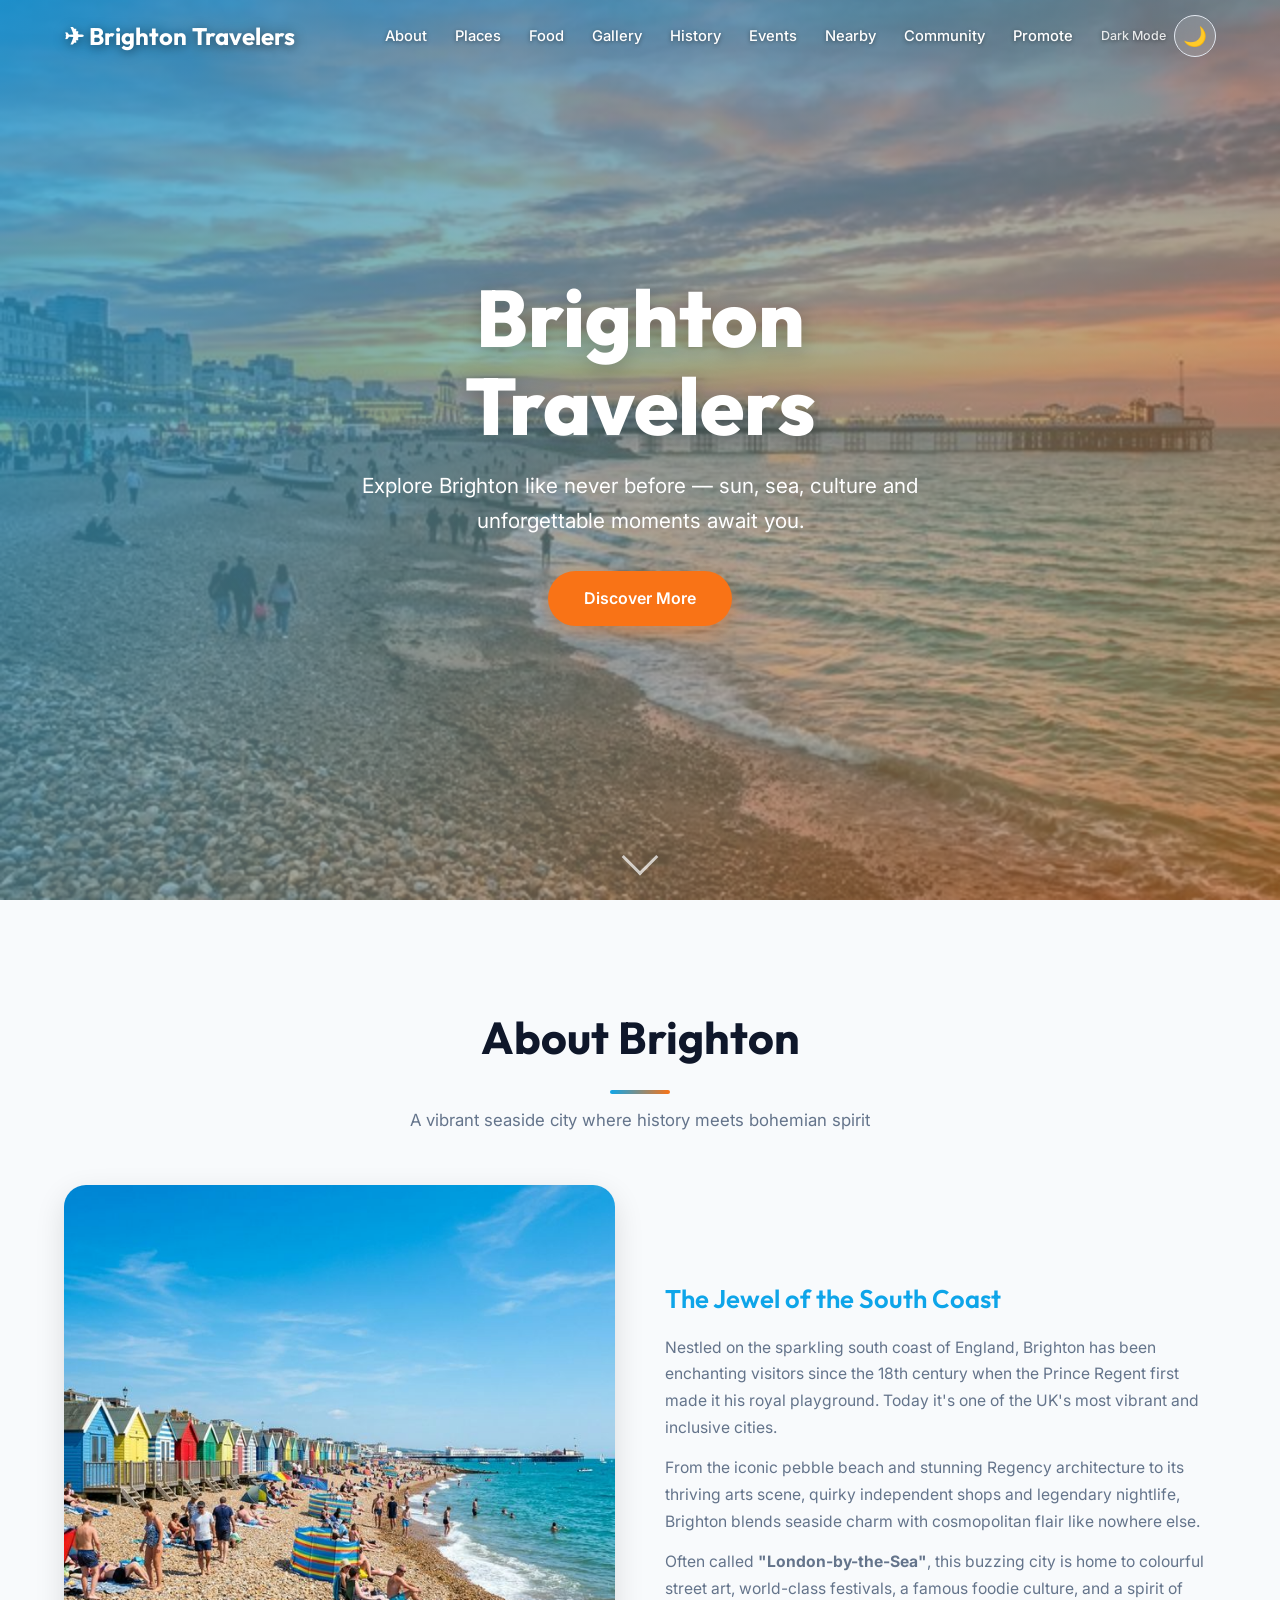
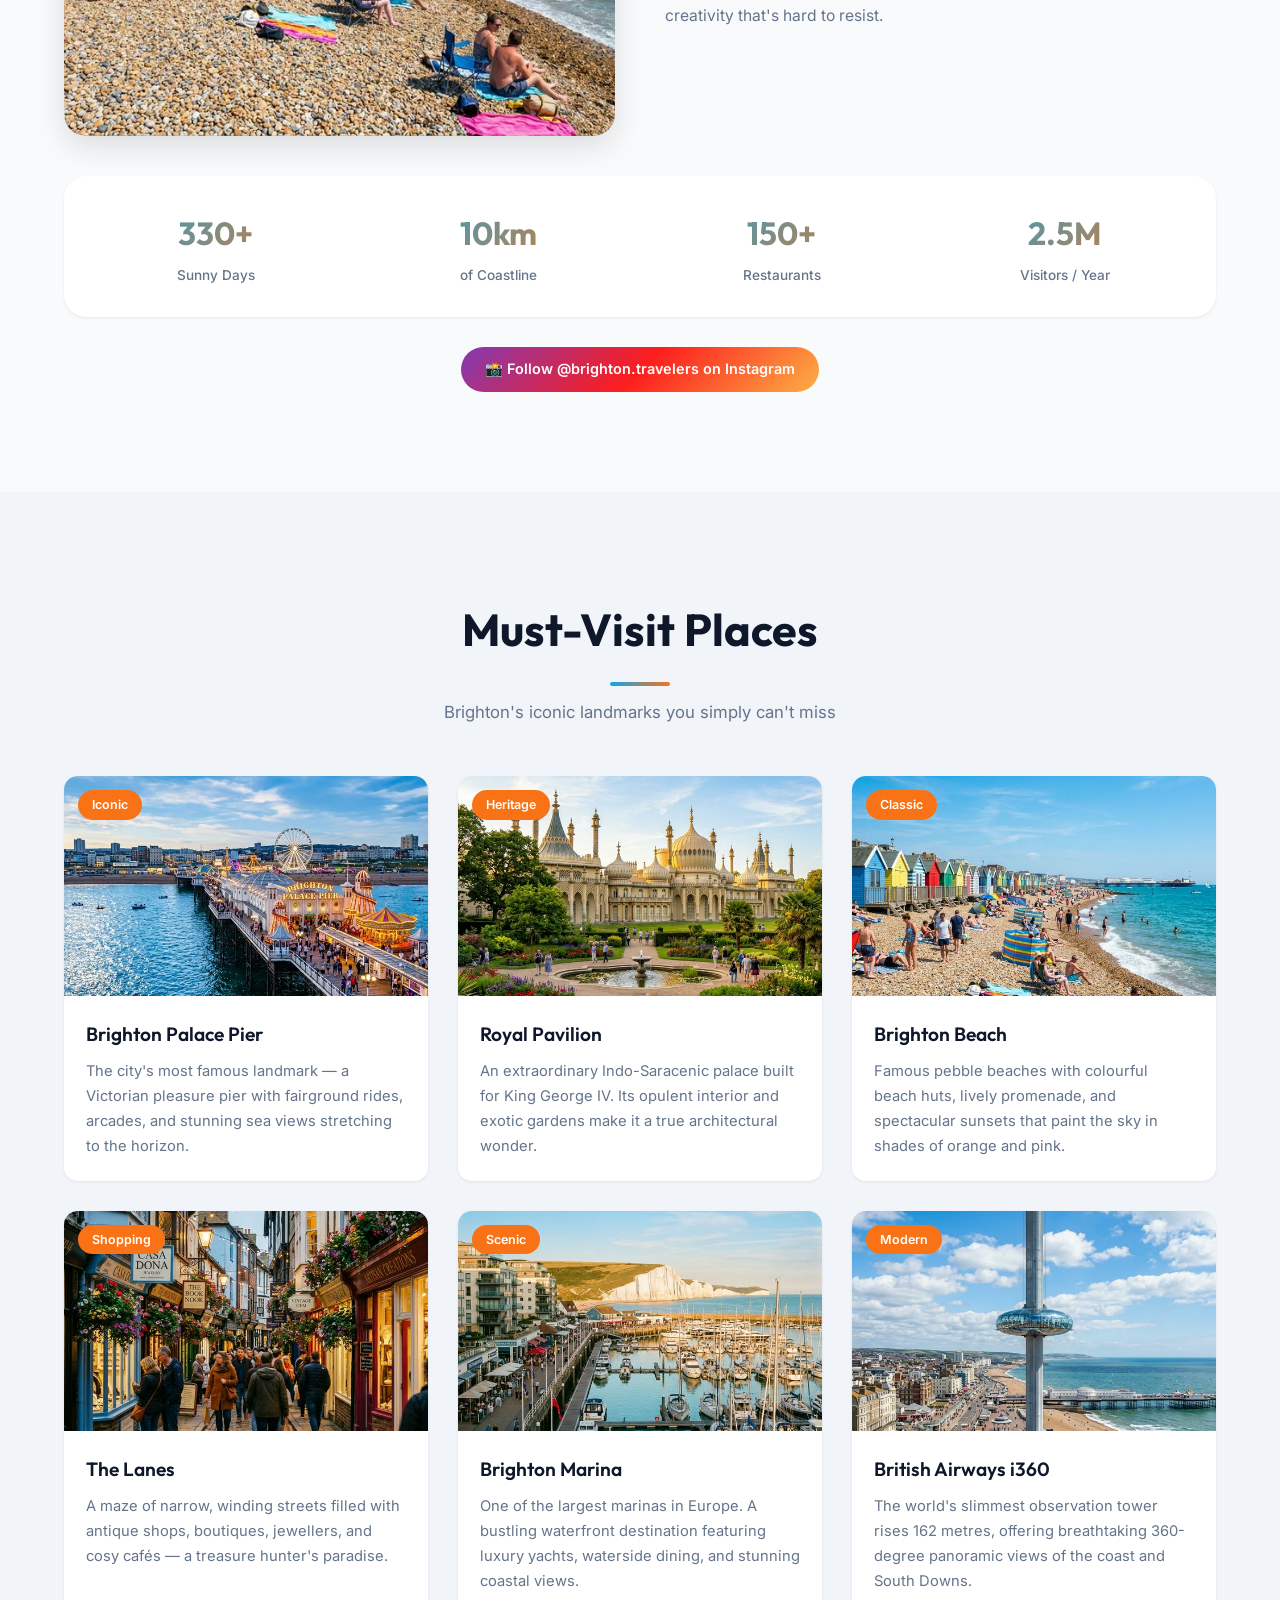
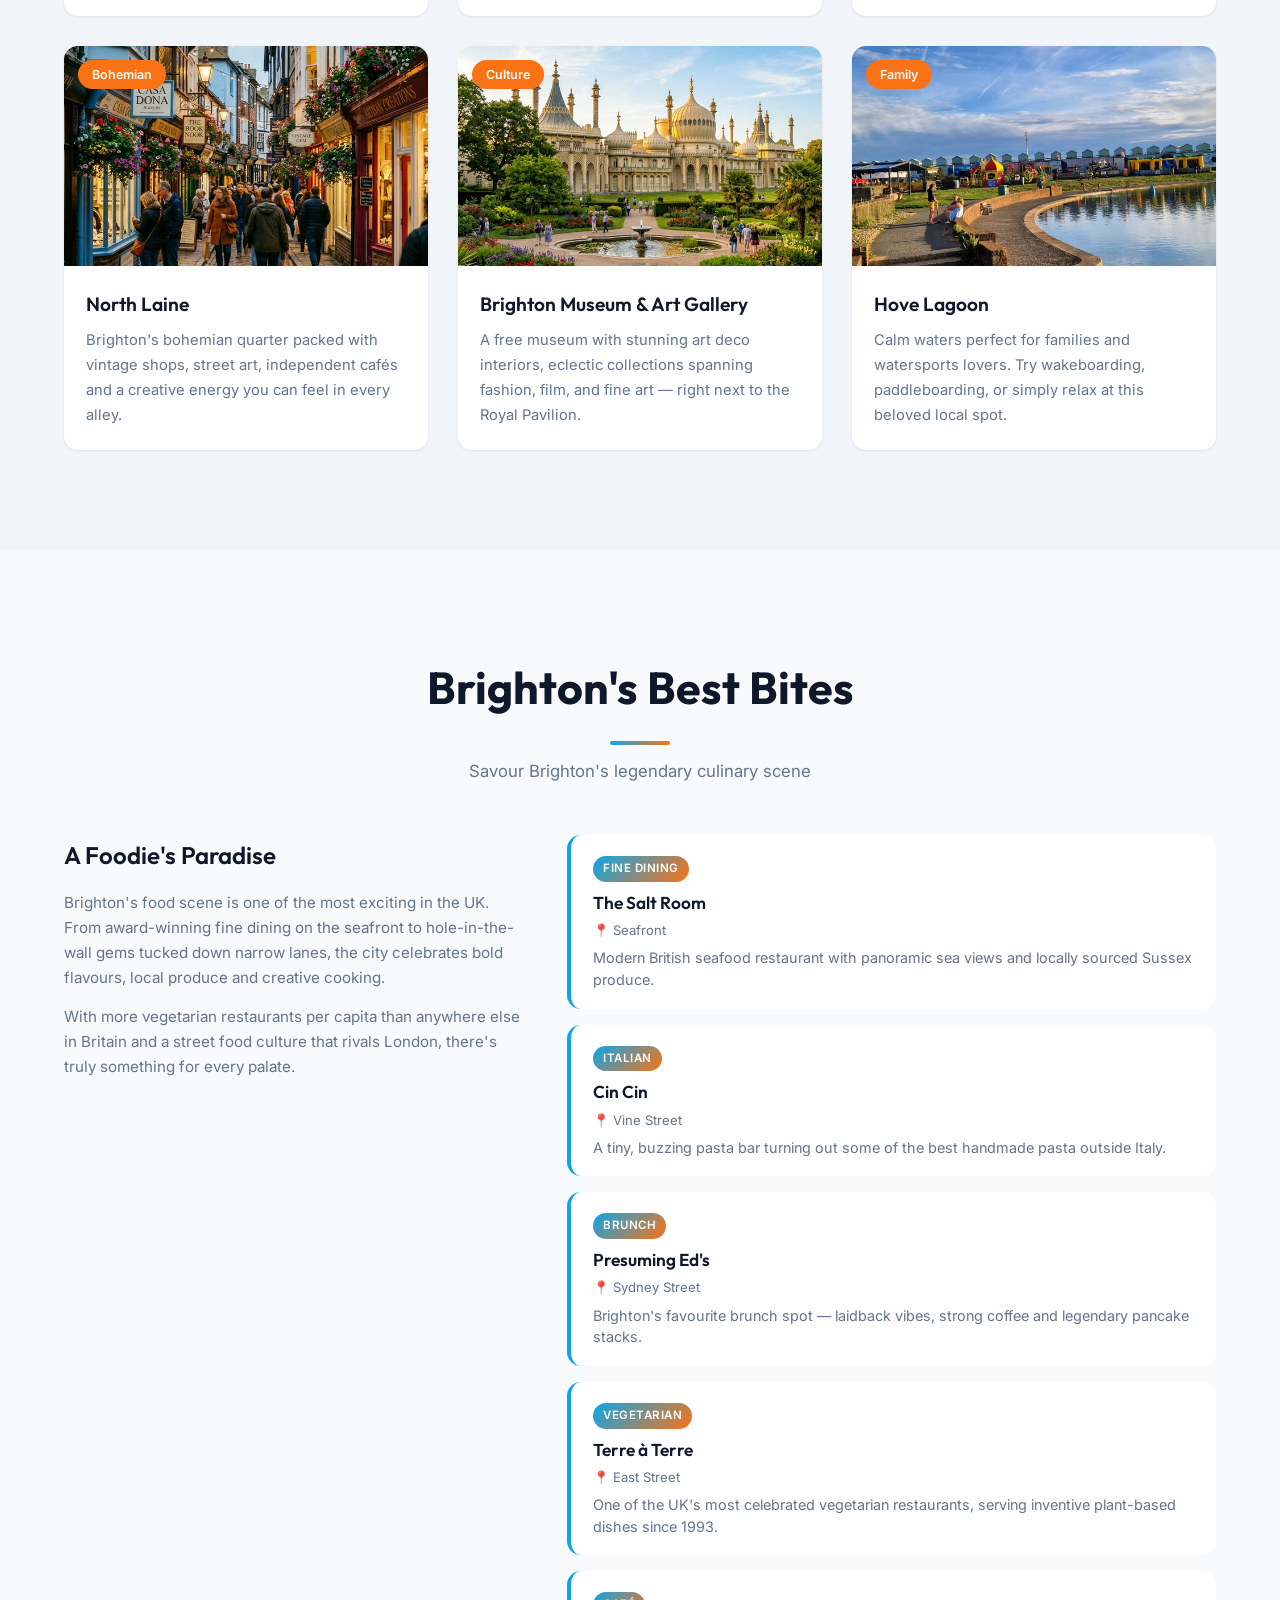
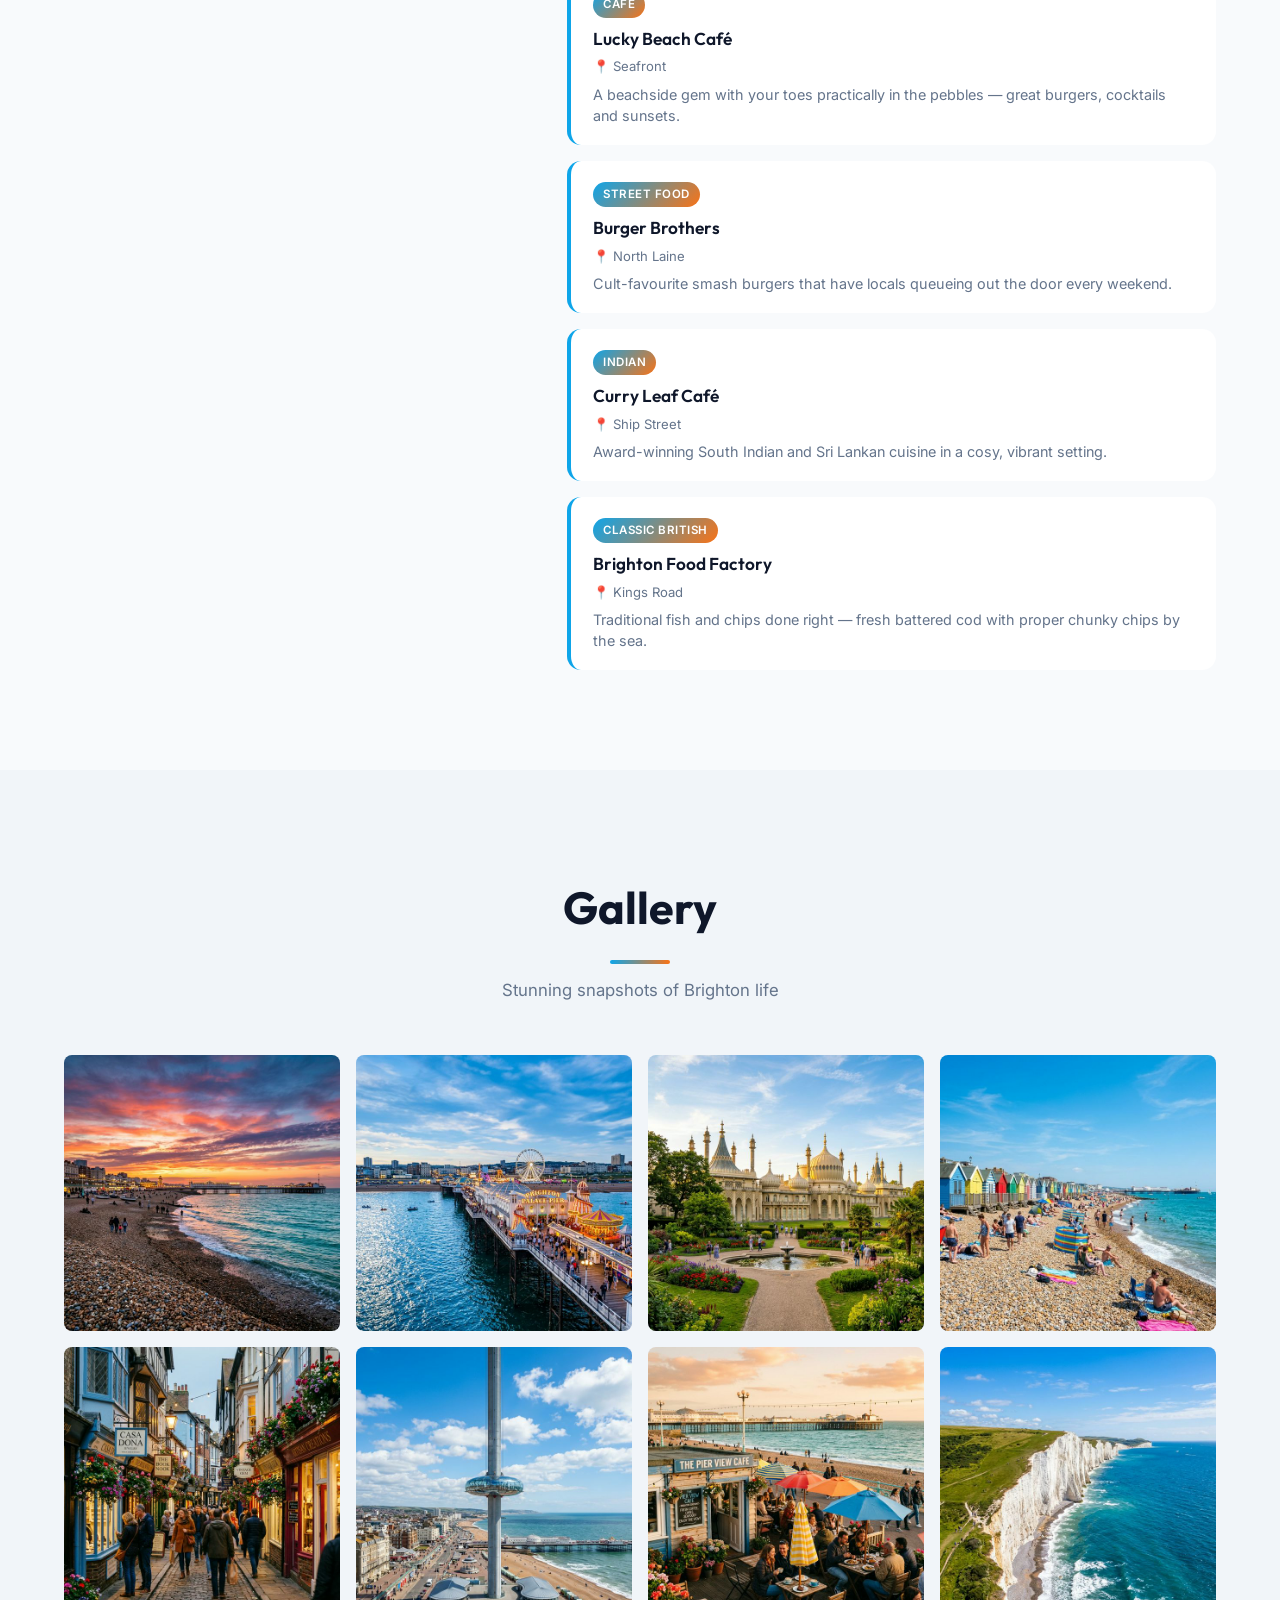
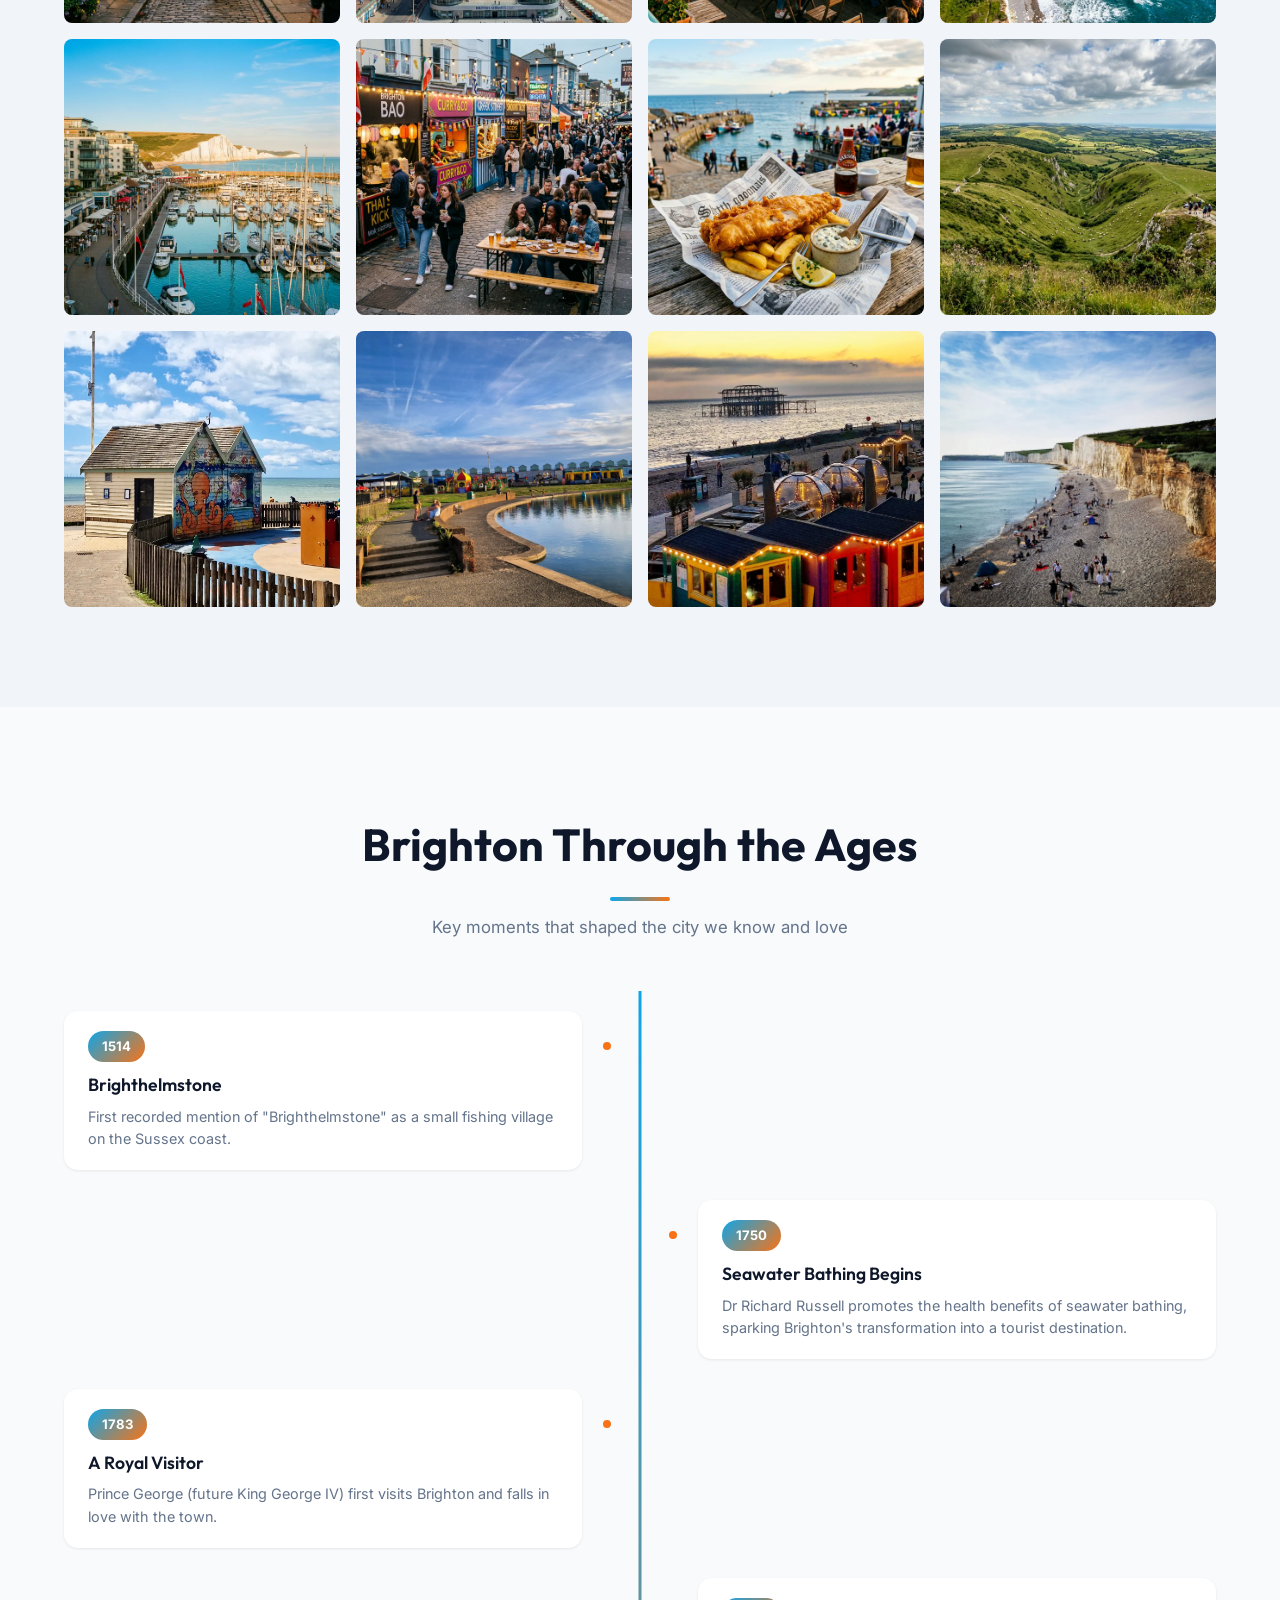
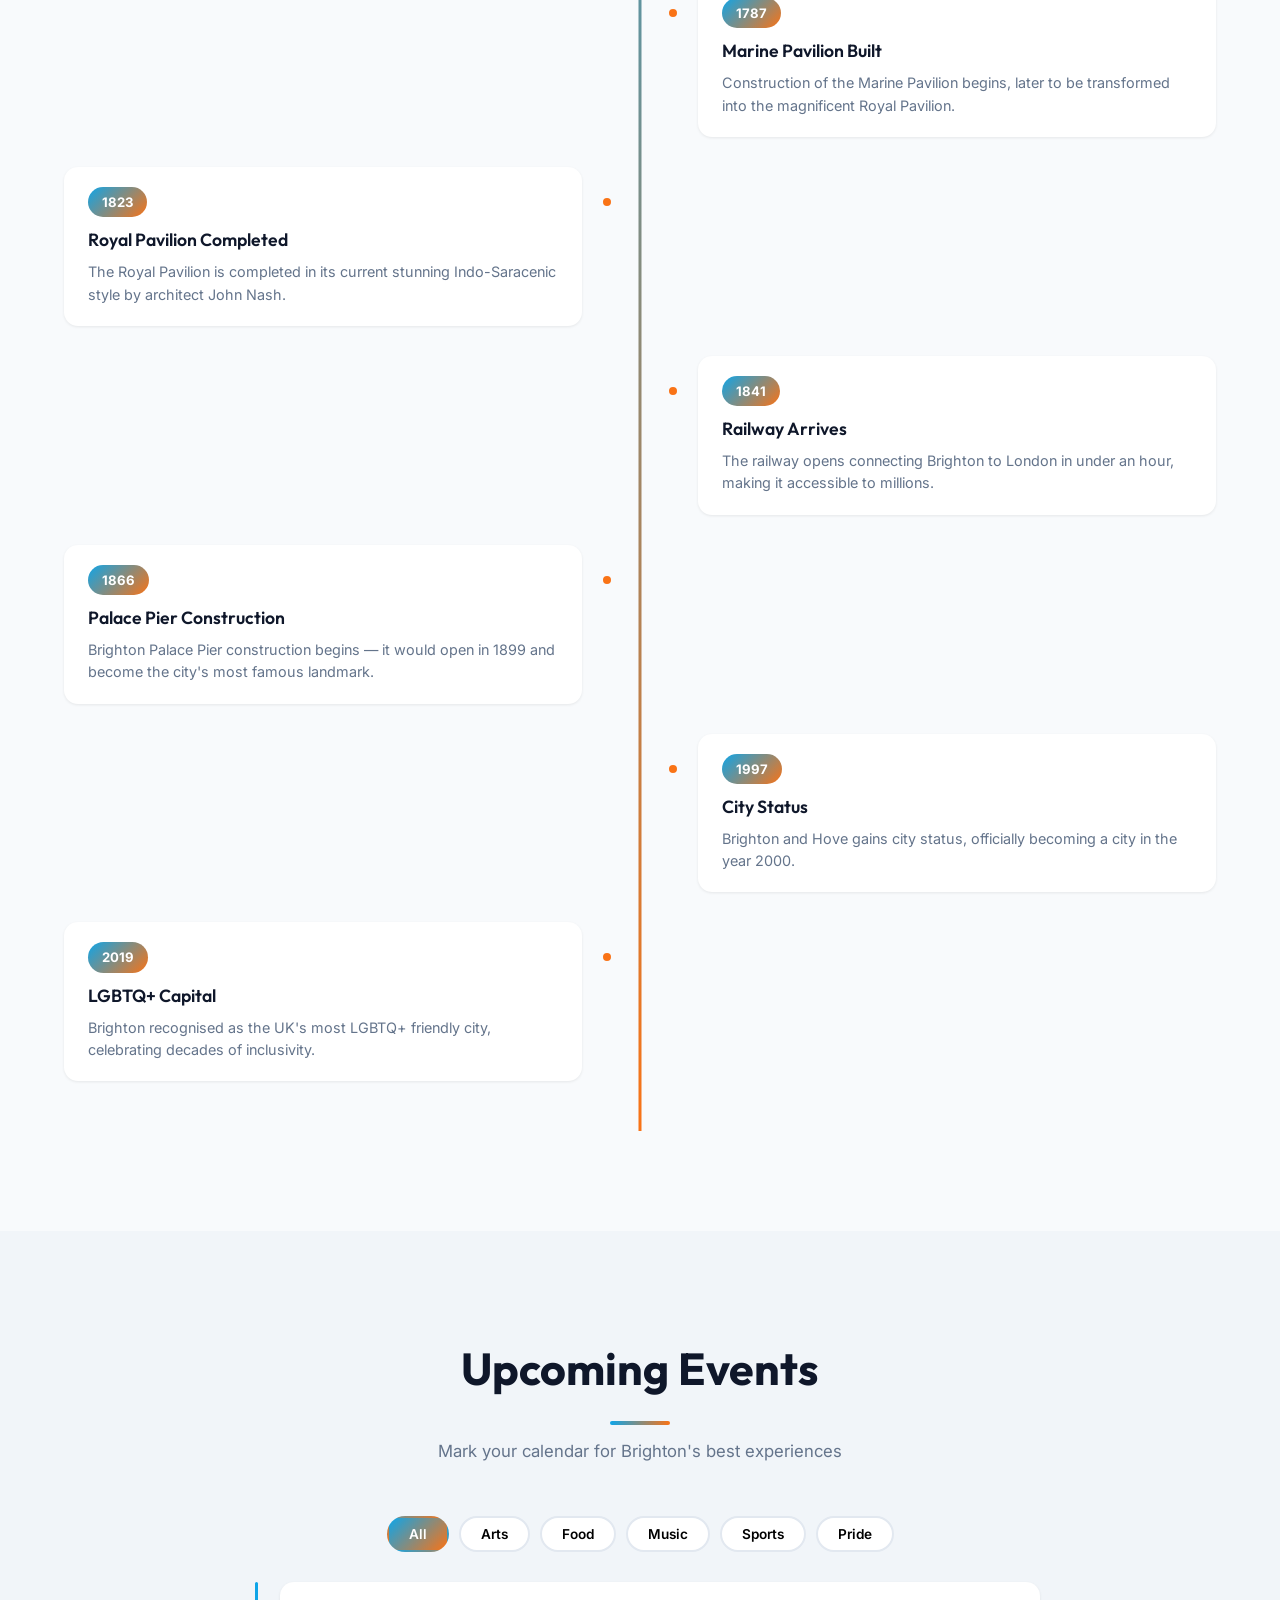
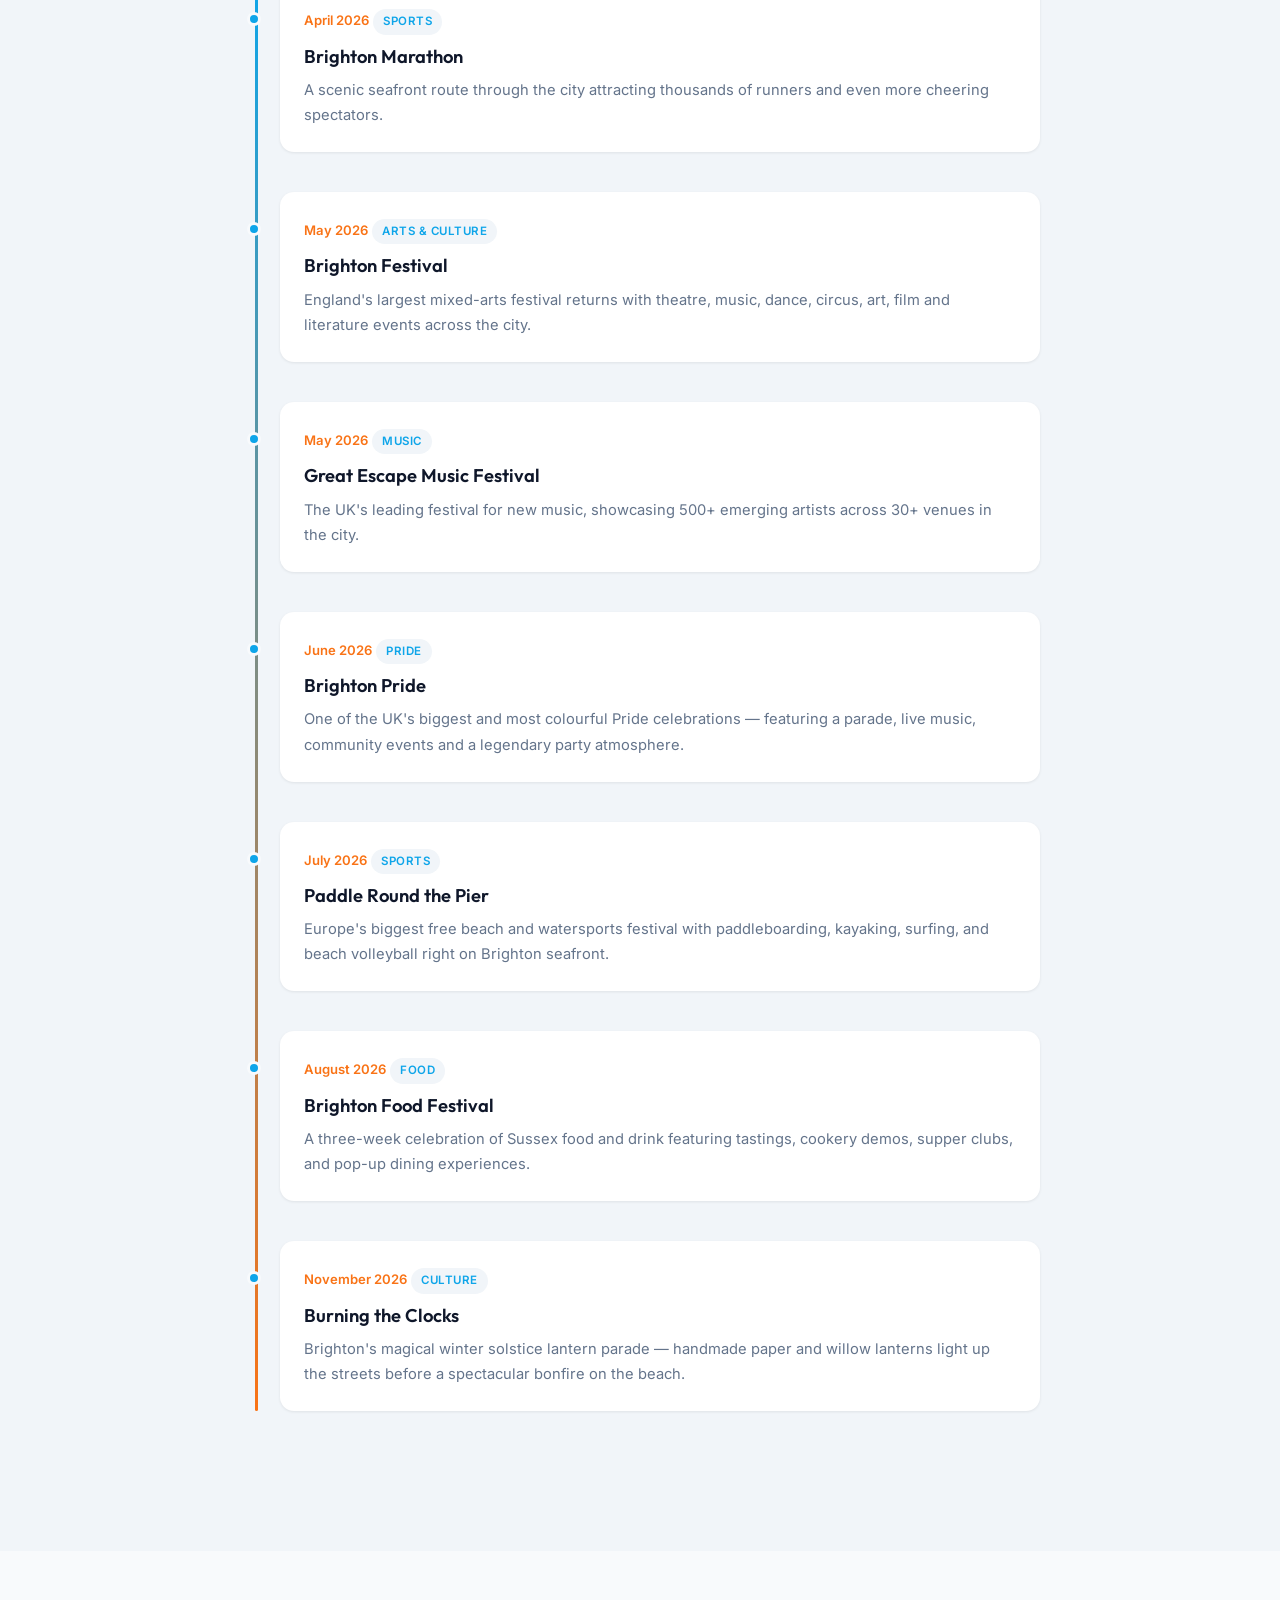
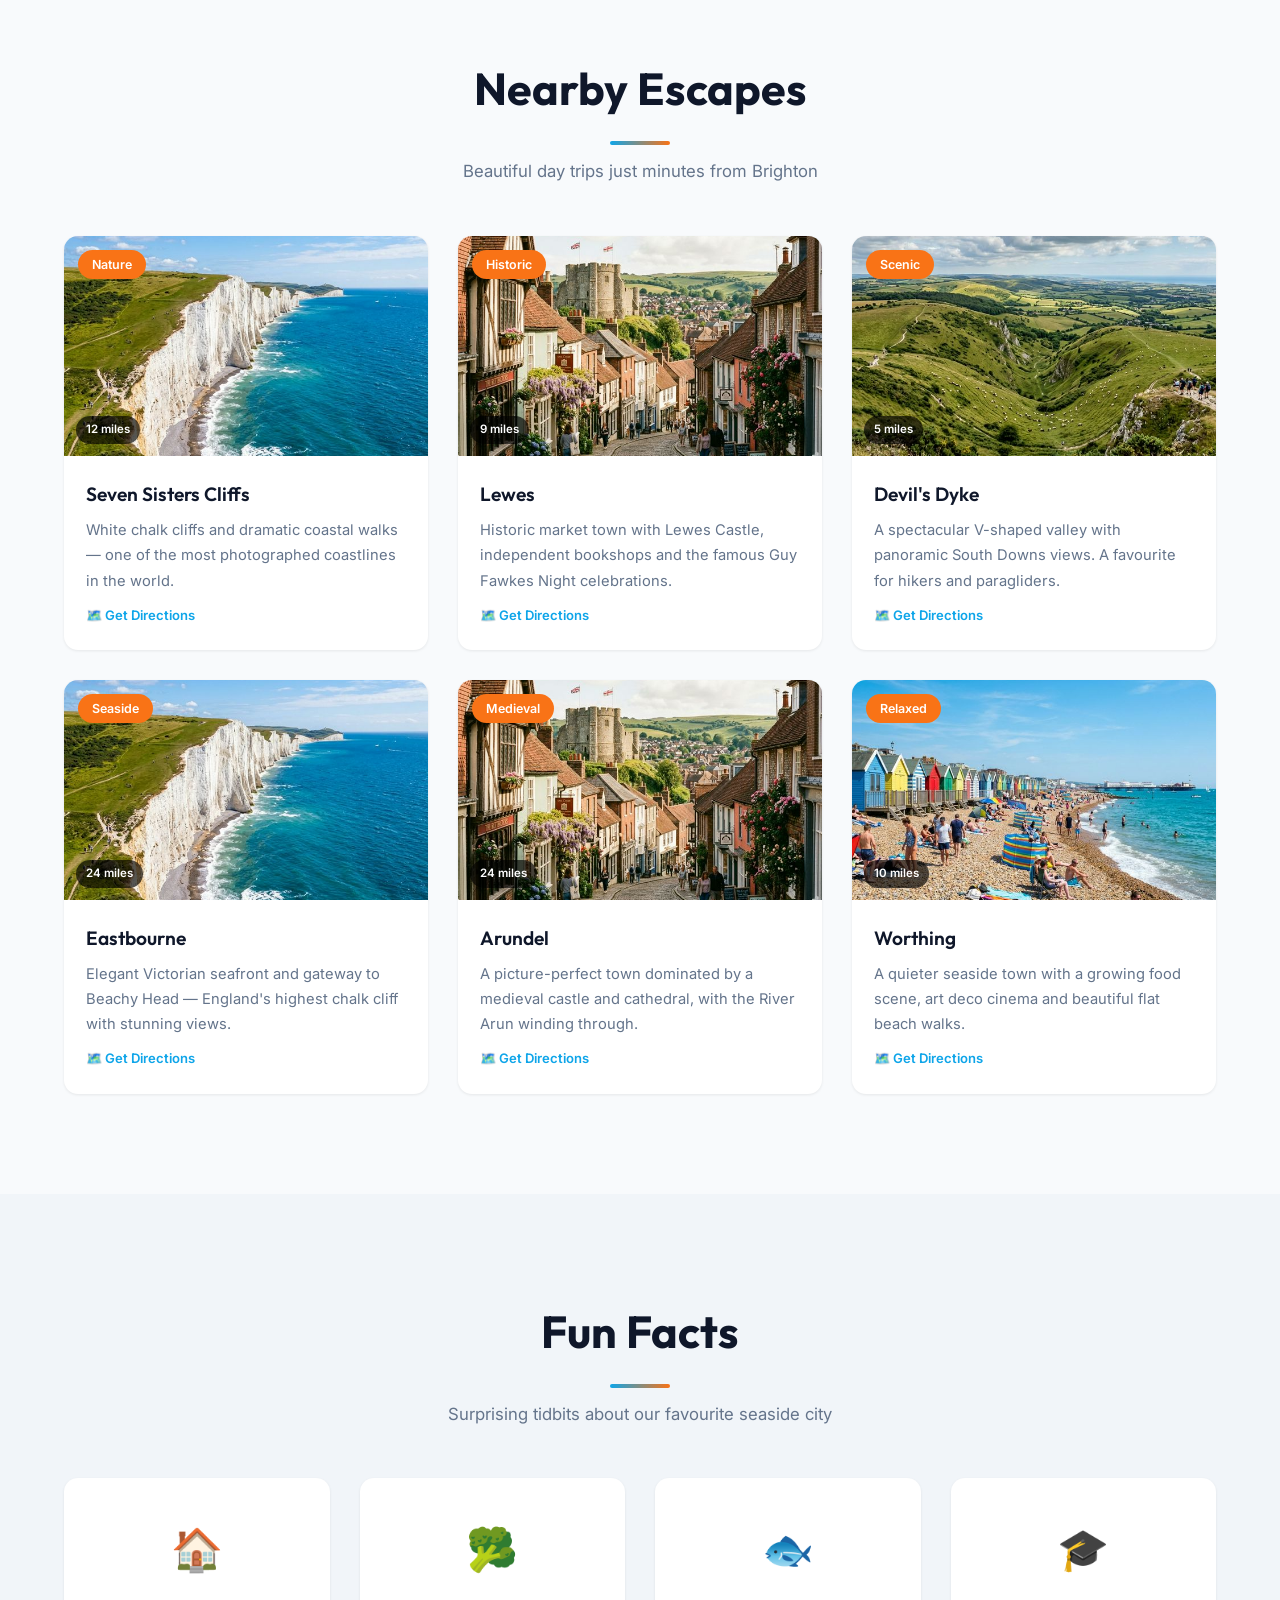
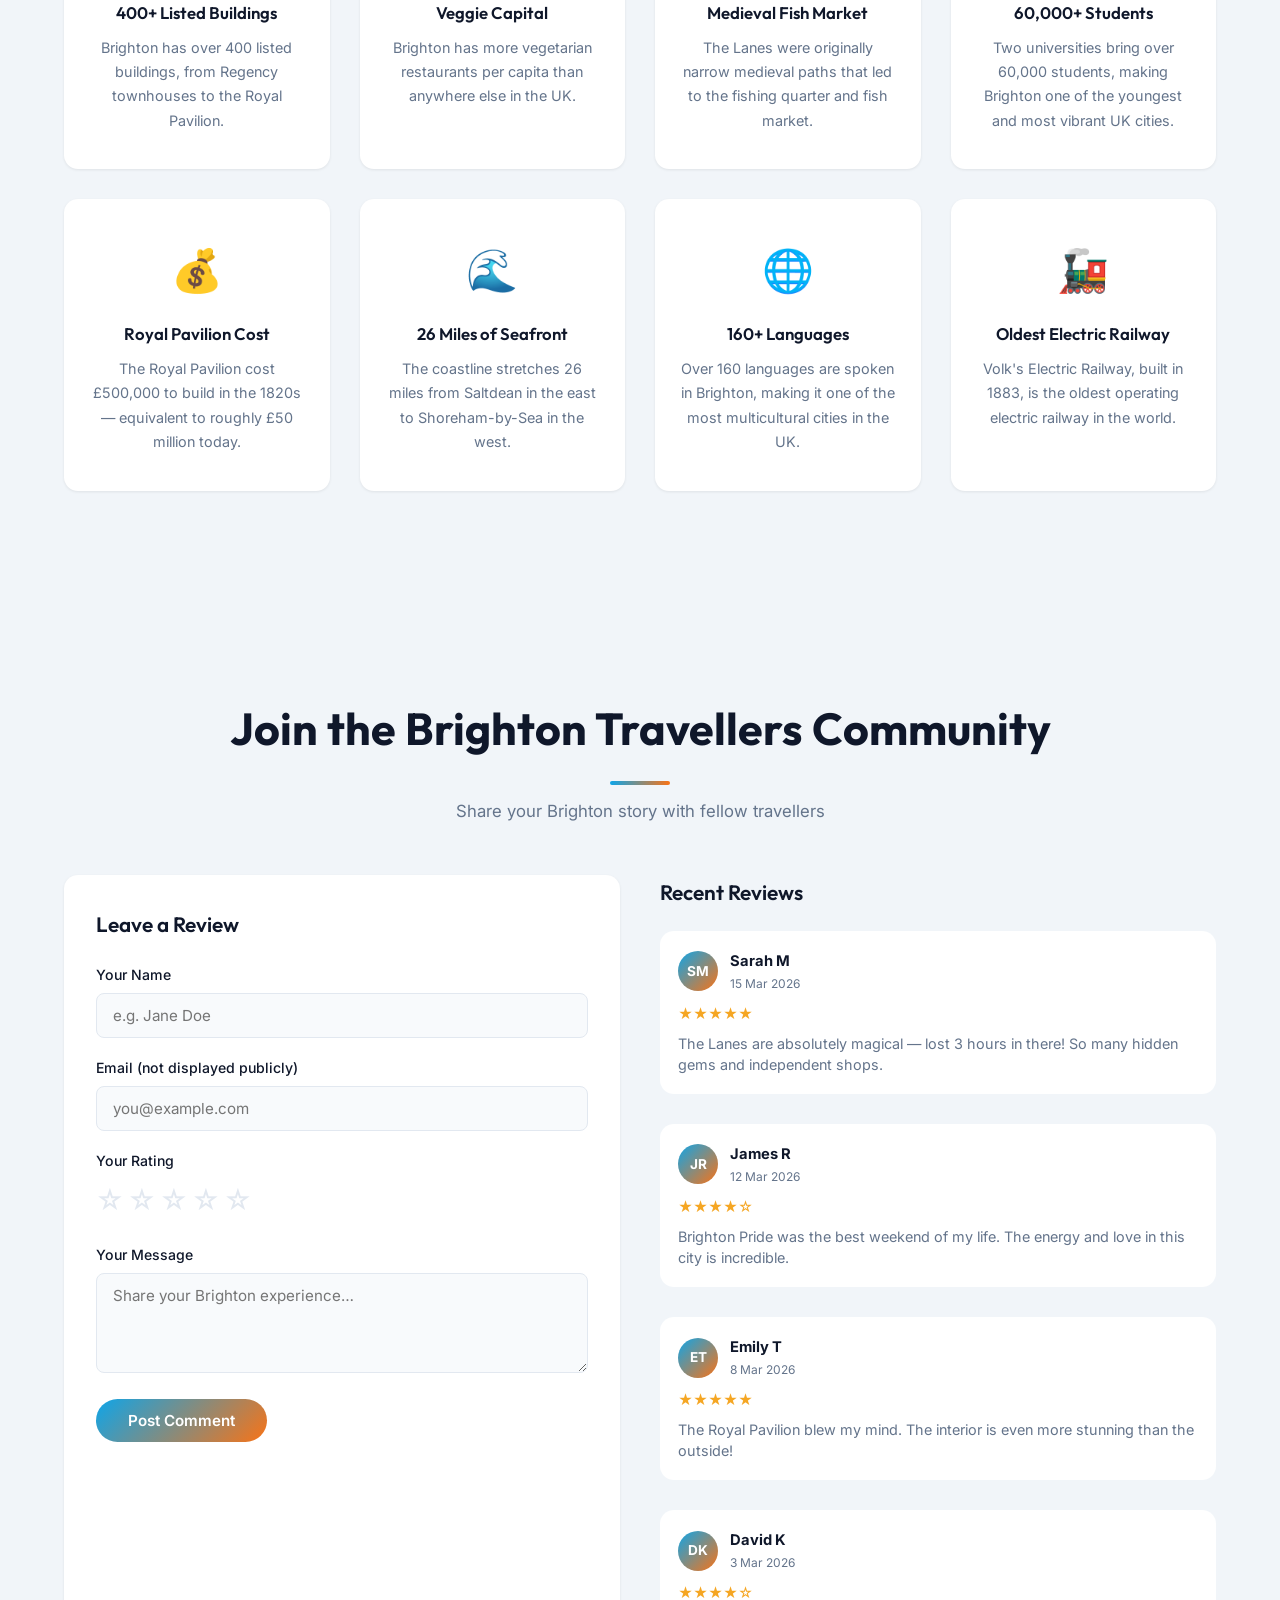
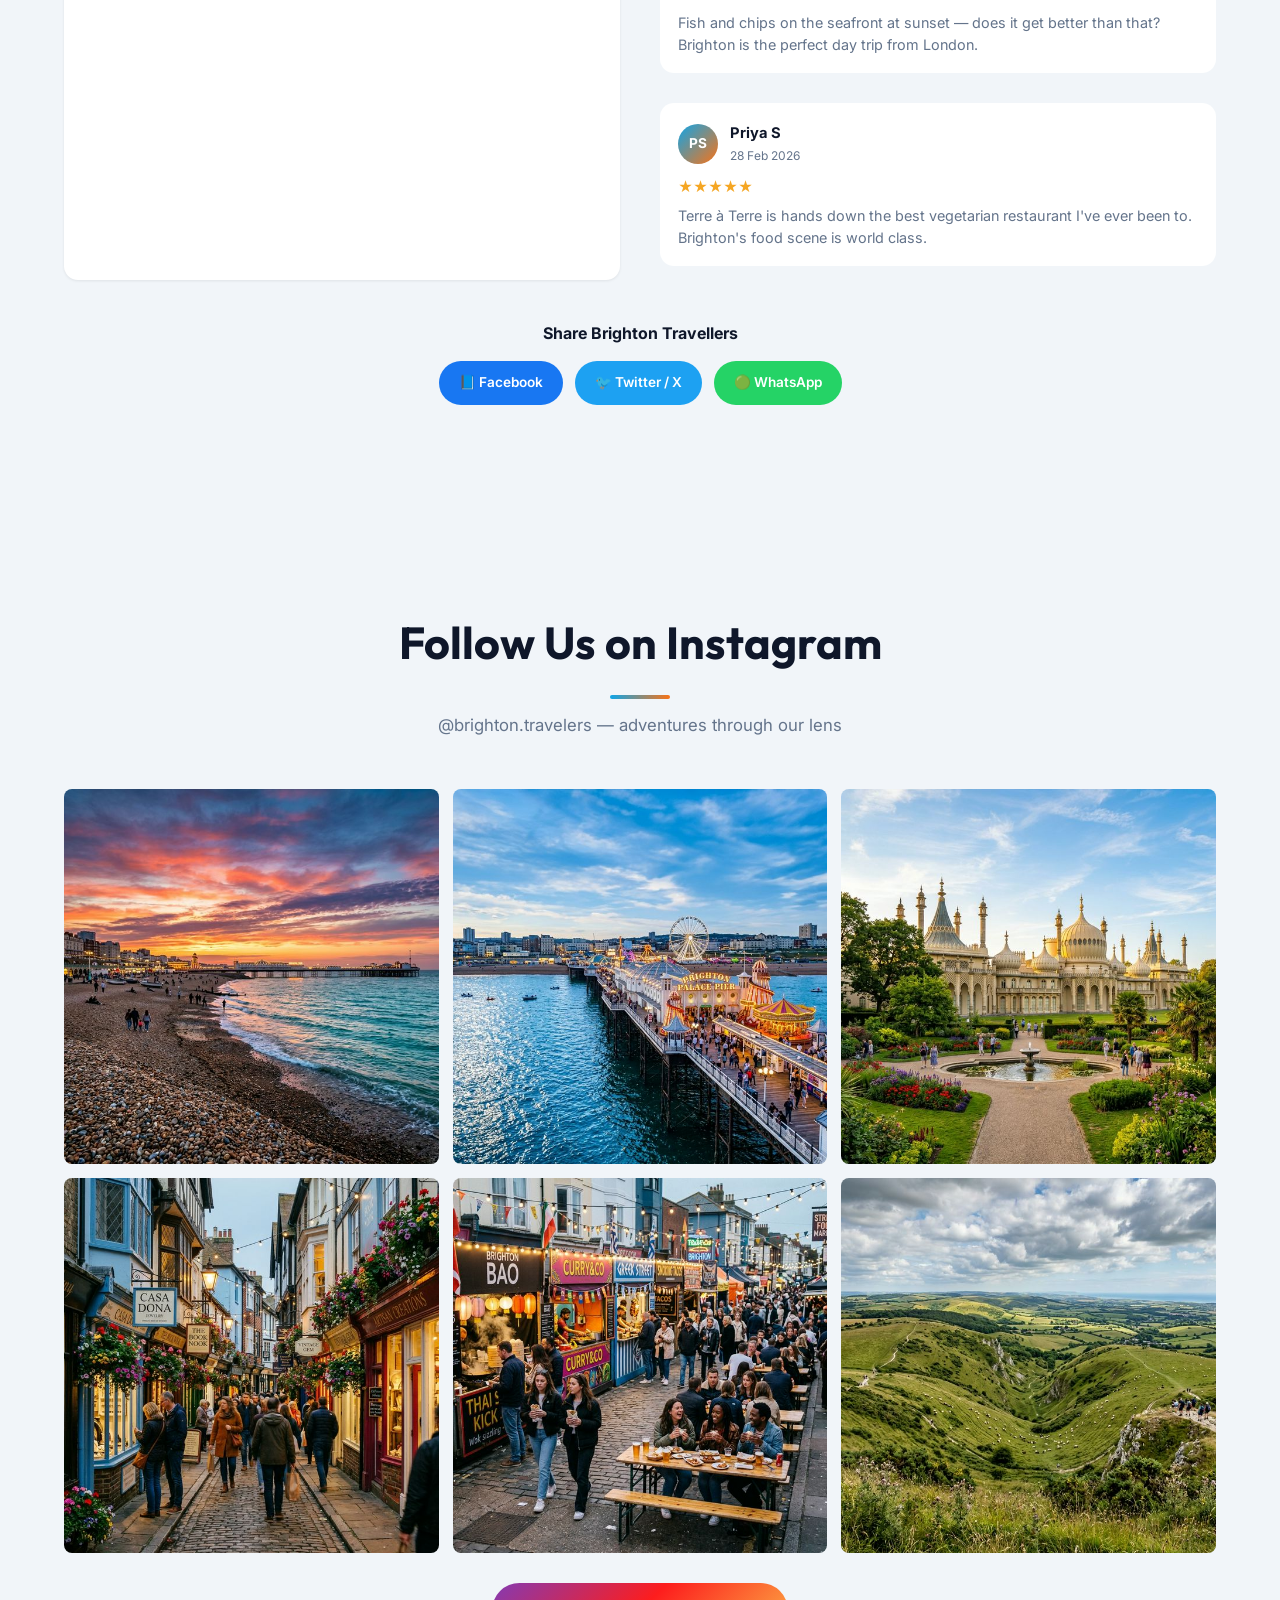
==== index.html @ 4d553f80 "Add remaining features from prompt and fix image grid/badges" ====
<!DOCTYPE html>
<html lang="en" data-theme="light">

<head>
  <meta charset="UTF-8" />
  <meta name="viewport" content="width=device-width, initial-scale=1.0" />

  <!-- SEO Meta -->
  <title>Brighton Travelers — Explore Brighton Like Never Before</title>
  <meta name="description"
    content="Discover Brighton's best destinations, food spots, events and hidden gems with Brighton Travelers. Plan your perfect seaside getaway today." />
  <meta property="og:title" content="Brighton Travelers — Explore Brighton Like Never Before" />
  <meta property="og:description"
    content="Your ultimate guide to Brighton's best places, food, events and hidden gems." />
  <meta property="og:image" content="images/hero.png" />
  <meta property="og:url" content="https://arifkhan1001.github.io/brighton-travelers-website/" />
  <meta property="og:type" content="website" />
  <link rel="icon"
    href="data:image/svg+xml,<svg xmlns='http://www.w3.org/2000/svg' viewBox='0 0 100 100'><text y='.9em' font-size='90'>🌊</text></svg>" />

  <!-- Stylesheet -->
  <link rel="stylesheet" href="style.css" />

  <!-- Google tag (gtag.js) -->
  <script async src="https://www.googletagmanager.com/gtag/js?id=G-B1YFMBLGFS"></script>
  <script>
    window.dataLayer = window.dataLayer || [];
    function gtag() { dataLayer.push(arguments); }
    gtag('js', new Date());

    gtag('config', 'G-B1YFMBLGFS');
  </script>
</head>

<body>

  <!-- ==================== LOADING SCREEN ==================== -->
  <div id="loader">
    <div class="loader-spinner"></div>
    <span class="loader-text">Brighton Travelers</span>
  </div>

  <!-- ==================== NAVBAR ==================== -->
  <nav class="navbar" id="navbar">
    <div class="container">
      <a href="#" class="nav-logo">✈ Brighton Travelers</a>

      <ul class="nav-links" id="navLinks">
        <li><a href="#about">About</a></li>
        <li><a href="#places">Places</a></li>
        <li><a href="#food">Food</a></li>
        <li><a href="#gallery">Gallery</a></li>
        <li><a href="#history">History</a></li>
        <li><a href="#events">Events</a></li>
        <li><a href="#nearby">Nearby</a></li>
        <li><a href="#community">Community</a></li>
        <li><a href="#promote">Promote</a></li>
        <!-- Dark mode toggle inside nav -->
        <li>
          <div class="theme-toggle-wrapper">
            <span class="theme-label" id="themeLabel">Dark Mode</span>
            <button class="theme-toggle" id="themeToggle" aria-label="Toggle dark mode">🌙</button>
          </div>
        </li>
      </ul>

      <!-- Hamburger for mobile -->
      <button class="nav-hamburger" id="hamburger" aria-label="Toggle menu">
        <span></span><span></span><span></span>
      </button>
    </div>
  </nav>

  <!-- ==================== 1. HERO SECTION ==================== -->
  <section class="hero" id="hero">
    <div class="hero-bg"></div>
    <div class="hero-overlay"></div>
    <div class="hero-content">
      <h1>Brighton Travelers</h1>
      <p>Explore Brighton like never before — sun, sea, culture and unforgettable moments await you.</p>
      <a href="#about" class="btn-hero">Discover More</a>
    </div>
    <div class="scroll-indicator"><span></span></div>
  </section>

  <!-- ==================== 2. ABOUT BRIGHTON ==================== -->
  <section class="section" id="about">
    <div class="container">
      <h2 class="section-title reveal">About Brighton</h2>
      <p class="section-subtitle reveal">A vibrant seaside city where history meets bohemian spirit</p>

      <div class="about-grid">
        <div class="about-image reveal">
          <img src="images/brighton-beach.png" alt="Brighton Beach with colourful beach huts" />
        </div>
        <div class="about-text reveal">
          <h3>The Jewel of the South Coast</h3>
          <p>
            Nestled on the sparkling south coast of England, Brighton has been enchanting visitors since the 18th
            century when the Prince Regent first made it his royal playground. Today it's one of the UK's most vibrant
            and inclusive cities.
          </p>
          <p>
            From the iconic pebble beach and stunning Regency architecture to its thriving arts scene, quirky
            independent shops and legendary nightlife, Brighton blends seaside charm with cosmopolitan flair like
            nowhere else.
          </p>
          <p>
            Often called <strong>"London-by-the-Sea"</strong>, this buzzing city is home to colourful street art,
            world-class festivals, a famous foodie culture, and a spirit of creativity that's hard to resist.
          </p>
        </div>
      </div>

      <!-- Stats Bar -->
      <div class="stats-bar reveal">
        <div class="stat-item">
          <span class="stat-number">330+</span>
          <span class="stat-label">Sunny Days</span>
        </div>
        <div class="stat-item">
          <span class="stat-number">10km</span>
          <span class="stat-label">of Coastline</span>
        </div>
        <div class="stat-item">
          <span class="stat-number">150+</span>
          <span class="stat-label">Restaurants</span>
        </div>
        <div class="stat-item">
          <span class="stat-number">2.5M</span>
          <span class="stat-label">Visitors / Year</span>
        </div>
      </div>

      <!-- Instagram follow CTA -->
      <div class="about-insta reveal" style="text-align:center; margin-top:30px;">
        <a href="https://www.instagram.com/brighton.travelers/" target="_blank" rel="noopener" class="btn-insta"
          style="font-size:.9rem; padding:10px 24px;">
          📸 Follow @brighton.travelers on Instagram
        </a>
      </div>
    </div>
  </section>

  <!-- ==================== 3. MUST VISIT PLACES ==================== -->
  <section class="section" id="places" style="background: var(--clr-bg-alt);">
    <div class="container">
      <h2 class="section-title reveal">Must-Visit Places</h2>
      <p class="section-subtitle reveal">Brighton's iconic landmarks you simply can't miss</p>

      <div class="card-grid">
        <!-- Brighton Palace Pier -->
        <div class="card reveal">
          <div class="card-img">
            <img src="images/palace-pier.png" alt="Brighton Palace Pier" />
            <span class="card-badge">Iconic</span>
          </div>
          <div class="card-body">
            <h3>Brighton Palace Pier</h3>
            <p>The city's most famous landmark — a Victorian pleasure pier with fairground rides, arcades, and stunning
              sea views stretching to the horizon.</p>
          </div>
        </div>

        <!-- Royal Pavilion -->
        <div class="card reveal">
          <div class="card-img">
            <img src="images/royal-pavilion.png" alt="Royal Pavilion" />
            <span class="card-badge">Heritage</span>
          </div>
          <div class="card-body">
            <h3>Royal Pavilion</h3>
            <p>An extraordinary Indo-Saracenic palace built for King George IV. Its opulent interior and exotic gardens
              make it a true architectural wonder.</p>
          </div>
        </div>

        <!-- Brighton Beach -->
        <div class="card reveal">
          <div class="card-img">
            <img src="images/brighton-beach.png" alt="Brighton Beach" />
            <span class="card-badge">Classic</span>
          </div>
          <div class="card-body">
            <h3>Brighton Beach</h3>
            <p>Famous pebble beaches with colourful beach huts, lively promenade, and spectacular sunsets that paint the
              sky in shades of orange and pink.</p>
          </div>
        </div>

        <!-- The Lanes -->
        <div class="card reveal">
          <div class="card-img">
            <img src="images/the-lanes.png" alt="The Lanes Brighton" />
            <span class="card-badge">Shopping</span>
          </div>
          <div class="card-body">
            <h3>The Lanes</h3>
            <p>A maze of narrow, winding streets filled with antique shops, boutiques, jewellers, and cosy cafés — a
              treasure hunter's paradise.</p>
          </div>
        </div>

        <!-- Brighton Marina -->
        <div class="card reveal">
          <div class="card-img">
            <img src="images/brighton-marina.png" alt="Brighton Marina" />
            <span class="card-badge">Scenic</span>
          </div>
          <div class="card-body">
            <h3>Brighton Marina</h3>
            <p>One of the largest marinas in Europe. A bustling waterfront destination featuring luxury yachts,
              waterside dining, and stunning coastal views.</p>
          </div>
        </div>

        <!-- British Airways i360 -->
        <div class="card reveal">
          <div class="card-img">
            <img src="images/i360.png" alt="British Airways i360" loading="lazy" />
            <span class="card-badge">Modern</span>
          </div>
          <div class="card-body">
            <h3>British Airways i360</h3>
            <p>The world's slimmest observation tower rises 162 metres, offering breathtaking 360-degree panoramic views
              of the coast and South Downs.</p>
          </div>
        </div>

        <!-- North Laine -->
        <div class="card reveal">
          <div class="card-img">
            <img src="images/the-lanes.png" alt="North Laine Brighton" loading="lazy" />
            <span class="card-badge">Bohemian</span>
          </div>
          <div class="card-body">
            <h3>North Laine</h3>
            <p>Brighton's bohemian quarter packed with vintage shops, street art, independent cafés and a creative
              energy you can feel in every alley.</p>
          </div>
        </div>

        <!-- Brighton Museum & Art Gallery -->
        <div class="card reveal">
          <div class="card-img">
            <img src="images/royal-pavilion.png" alt="Brighton Museum & Art Gallery" loading="lazy" />
            <span class="card-badge">Culture</span>
          </div>
          <div class="card-body">
            <h3>Brighton Museum & Art Gallery</h3>
            <p>A free museum with stunning art deco interiors, eclectic collections spanning fashion, film, and fine art
              — right next to the Royal Pavilion.</p>
          </div>
        </div>

        <!-- Hove Lagoon -->
        <div class="card reveal">
          <div class="card-img">
            <img src="images/hove-lagoon.jpg" alt="Hove Lagoon" loading="lazy" />
            <span class="card-badge">Family</span>
          </div>
          <div class="card-body">
            <h3>Hove Lagoon</h3>
            <p>Calm waters perfect for families and watersports lovers. Try wakeboarding, paddleboarding, or simply
              relax at this beloved local spot.</p>
          </div>
        </div>
      </div>
    </div>
  </section>

  <!-- ==================== 4. FOOD & DRINK SPOTS ==================== -->
  <section class="section" id="food">
    <div class="container">
      <h2 class="section-title reveal">Brighton's Best Bites</h2>
      <p class="section-subtitle reveal">Savour Brighton's legendary culinary scene</p>

      <div class="food-layout reveal">
        <div class="food-intro">
          <h3>A Foodie's Paradise</h3>
          <p>Brighton's food scene is one of the most exciting in the UK. From award-winning fine dining on the seafront
            to hole-in-the-wall gems tucked down narrow lanes, the city celebrates bold flavours, local produce and
            creative cooking.</p>
          <p>With more vegetarian restaurants per capita than anywhere else in Britain and a street food culture that
            rivals London, there's truly something for every palate.</p>
        </div>
        <div class="food-list">
          <div class="food-item reveal">
            <span class="food-badge">Fine Dining</span>
            <h4>The Salt Room</h4>
            <p class="food-location">📍 Seafront</p>
            <p>Modern British seafood restaurant with panoramic sea views and locally sourced Sussex produce.</p>
          </div>
          <div class="food-item reveal">
            <span class="food-badge">Italian</span>
            <h4>Cin Cin</h4>
            <p class="food-location">📍 Vine Street</p>
            <p>A tiny, buzzing pasta bar turning out some of the best handmade pasta outside Italy.</p>
          </div>
          <div class="food-item reveal">
            <span class="food-badge">Brunch</span>
            <h4>Presuming Ed's</h4>
            <p class="food-location">📍 Sydney Street</p>
            <p>Brighton's favourite brunch spot — laidback vibes, strong coffee and legendary pancake stacks.</p>
          </div>
          <div class="food-item reveal">
            <span class="food-badge">Vegetarian</span>
            <h4>Terre à Terre</h4>
            <p class="food-location">📍 East Street</p>
            <p>One of the UK's most celebrated vegetarian restaurants, serving inventive plant-based dishes since 1993.
            </p>
          </div>
          <div class="food-item reveal">
            <span class="food-badge">Café</span>
            <h4>Lucky Beach Café</h4>
            <p class="food-location">📍 Seafront</p>
            <p>A beachside gem with your toes practically in the pebbles — great burgers, cocktails and sunsets.</p>
          </div>
          <div class="food-item reveal">
            <span class="food-badge">Street Food</span>
            <h4>Burger Brothers</h4>
            <p class="food-location">📍 North Laine</p>
            <p>Cult-favourite smash burgers that have locals queueing out the door every weekend.</p>
          </div>
          <div class="food-item reveal">
            <span class="food-badge">Indian</span>
            <h4>Curry Leaf Café</h4>
            <p class="food-location">📍 Ship Street</p>
            <p>Award-winning South Indian and Sri Lankan cuisine in a cosy, vibrant setting.</p>
          </div>
          <div class="food-item reveal">
            <span class="food-badge">Classic British</span>
            <h4>Brighton Food Factory</h4>
            <p class="food-location">📍 Kings Road</p>
            <p>Traditional fish and chips done right — fresh battered cod with proper chunky chips by the sea.</p>
          </div>
        </div>
      </div>
    </div>
  </section>

  <!-- ==================== 5. GALLERY ==================== -->
  <section class="section" id="gallery" style="background: var(--clr-bg-alt);">
    <div class="container">
      <h2 class="section-title reveal">Gallery</h2>
      <p class="section-subtitle reveal">Stunning snapshots of Brighton life</p>

      <div class="gallery-grid reveal">
        <div class="gallery-item" data-full="images/hero.png">
          <img src="images/hero.png" alt="Brighton sunset" loading="lazy" />
          <span class="gallery-caption">Brighton Seafront</span>
        </div>
        <div class="gallery-item" data-full="images/palace-pier.png">
          <img src="images/palace-pier.png" alt="Palace Pier" loading="lazy" />
          <span class="gallery-caption">Palace Pier</span>
        </div>
        <div class="gallery-item" data-full="images/royal-pavilion.png">
          <img src="images/royal-pavilion.png" alt="Royal Pavilion" loading="lazy" />
          <span class="gallery-caption">Royal Pavilion</span>
        </div>
        <div class="gallery-item" data-full="images/brighton-beach.png">
          <img src="images/brighton-beach.png" alt="Brighton Beach" loading="lazy" />
          <span class="gallery-caption">Brighton Beach</span>
        </div>
        <div class="gallery-item" data-full="images/the-lanes.png">
          <img src="images/the-lanes.png" alt="The Lanes" loading="lazy" />
          <span class="gallery-caption">The Lanes</span>
        </div>
        <div class="gallery-item" data-full="images/i360.png">
          <img src="images/i360.png" alt="i360 Tower" loading="lazy" />
          <span class="gallery-caption">British Airways i360</span>
        </div>
        <div class="gallery-item" data-full="images/seafront-cafe.png">
          <img src="images/seafront-cafe.png" alt="Seafront Café" loading="lazy" />
          <span class="gallery-caption">Seafront Cafés</span>
        </div>
        <div class="gallery-item" data-full="images/seven-sisters.png">
          <img src="images/seven-sisters.png" alt="Seven Sisters" loading="lazy" />
          <span class="gallery-caption">Seven Sisters</span>
        </div>
        <div class="gallery-item" data-full="images/brighton-marina.png">
          <img src="images/brighton-marina.png" alt="Brighton Marina" loading="lazy" />
          <span class="gallery-caption">Brighton Marina</span>
        </div>
        <div class="gallery-item" data-full="images/street-food.png">
          <img src="images/street-food.png" alt="Street Food" loading="lazy" />
          <span class="gallery-caption">Street Food Markets</span>
        </div>
        <div class="gallery-item" data-full="images/fish-and-chips.png">
          <img src="images/fish-and-chips.png" alt="Fish and Chips" loading="lazy" />
          <span class="gallery-caption">Fish & Chips</span>
        </div>
        <div class="gallery-item" data-full="images/devils-dyke.png">
          <img src="images/devils-dyke.png" alt="Devil's Dyke" loading="lazy" />
          <span class="gallery-caption">Devil's Dyke</span>
        </div>
        <div class="gallery-item" data-full="images/Brighton-Beach-park.jpg">
          <img src="images/Brighton-Beach-park.jpg" alt="Brighton Beach Park" loading="lazy" />
          <span class="gallery-caption">Brighton Beach Park</span>
        </div>
        <div class="gallery-item" data-full="images/hove-lagoon.jpg">
          <img src="images/hove-lagoon.jpg" alt="Hove Lagoon" loading="lazy" />
          <span class="gallery-caption">Hove Lagoon</span>
        </div>
        <div class="gallery-item" data-full="images/west-pier.png">
          <img src="images/west-pier.png" alt="West Pier" loading="lazy" />
          <span class="gallery-caption">West Pier</span>
        </div>
        <div class="gallery-item" data-full="images/seven-sister.png">
          <img src="images/seven-sister.png" alt="Seven Sisters" loading="lazy" />
          <span class="gallery-caption">Seven Sisters Coastal Walk</span>
        </div>
      </div>
    </div>
  </section>

  <!-- ==================== LIGHTBOX (hidden by default) ==================== -->
  <div class="lightbox" id="lightbox">
    <button class="lightbox-close" id="lightboxClose">&times;</button>
    <img src="" alt="Full-size preview" id="lightboxImg" />
  </div>

  <!-- ==================== HISTORY OF BRIGHTON ==================== -->
  <section class="section" id="history">
    <div class="container">
      <h2 class="section-title reveal">Brighton Through the Ages</h2>
      <p class="section-subtitle reveal">Key moments that shaped the city we know and love</p>

      <div class="history-timeline reveal">
        <div class="history-item">
          <span class="history-year">1514</span>
          <h4>Brighthelmstone</h4>
          <p>First recorded mention of "Brighthelmstone" as a small fishing village on the Sussex coast.</p>
        </div>
        <div class="history-item">
          <span class="history-year">1750</span>
          <h4>Seawater Bathing Begins</h4>
          <p>Dr Richard Russell promotes the health benefits of seawater bathing, sparking Brighton's transformation
            into a tourist destination.</p>
        </div>
        <div class="history-item">
          <span class="history-year">1783</span>
          <h4>A Royal Visitor</h4>
          <p>Prince George (future King George IV) first visits Brighton and falls in love with the town.</p>
        </div>
        <div class="history-item">
          <span class="history-year">1787</span>
          <h4>Marine Pavilion Built</h4>
          <p>Construction of the Marine Pavilion begins, later to be transformed into the magnificent Royal Pavilion.
          </p>
        </div>
        <div class="history-item">
          <span class="history-year">1823</span>
          <h4>Royal Pavilion Completed</h4>
          <p>The Royal Pavilion is completed in its current stunning Indo-Saracenic style by architect John Nash.</p>
        </div>
        <div class="history-item">
          <span class="history-year">1841</span>
          <h4>Railway Arrives</h4>
          <p>The railway opens connecting Brighton to London in under an hour, making it accessible to millions.</p>
        </div>
        <div class="history-item">
          <span class="history-year">1866</span>
          <h4>Palace Pier Construction</h4>
          <p>Brighton Palace Pier construction begins — it would open in 1899 and become the city's most famous
            landmark.</p>
        </div>
        <div class="history-item">
          <span class="history-year">1997</span>
          <h4>City Status</h4>
          <p>Brighton and Hove gains city status, officially becoming a city in the year 2000.</p>
        </div>
        <div class="history-item">
          <span class="history-year">2019</span>
          <h4>LGBTQ+ Capital</h4>
          <p>Brighton recognised as the UK's most LGBTQ+ friendly city, celebrating decades of inclusivity.</p>
        </div>
      </div>
    </div>
  </section>

  <!-- ==================== 6. UPCOMING EVENTS ==================== -->
  <section class="section" id="events" style="background: var(--clr-bg-alt);">
    <div class="container">
      <h2 class="section-title reveal">Upcoming Events</h2>
      <p class="section-subtitle reveal">Mark your calendar for Brighton's best experiences</p>

      <!-- Filter buttons -->
      <div class="event-filters reveal">
        <button class="filter-btn active" data-filter="all">All</button>
        <button class="filter-btn" data-filter="arts">Arts</button>
        <button class="filter-btn" data-filter="food">Food</button>
        <button class="filter-btn" data-filter="music">Music</button>
        <button class="filter-btn" data-filter="sports">Sports</button>
        <button class="filter-btn" data-filter="pride">Pride</button>
      </div>

      <div class="timeline reveal">
        <div class="timeline-item" data-category="sports">
          <span class="timeline-date">April 2026</span>
          <span class="event-tag">Sports</span>
          <h3>Brighton Marathon</h3>
          <p>A scenic seafront route through the city attracting thousands of runners and even more cheering spectators.
          </p>
        </div>
        <div class="timeline-item" data-category="arts">
          <span class="timeline-date">May 2026</span>
          <span class="event-tag">Arts & Culture</span>
          <h3>Brighton Festival</h3>
          <p>England's largest mixed-arts festival returns with theatre, music, dance, circus, art, film and literature
            events across the city.</p>
        </div>
        <div class="timeline-item" data-category="music">
          <span class="timeline-date">May 2026</span>
          <span class="event-tag">Music</span>
          <h3>Great Escape Music Festival</h3>
          <p>The UK's leading festival for new music, showcasing 500+ emerging artists across 30+ venues in the city.
          </p>
        </div>
        <div class="timeline-item" data-category="pride">
          <span class="timeline-date">June 2026</span>
          <span class="event-tag">Pride</span>
          <h3>Brighton Pride</h3>
          <p>One of the UK's biggest and most colourful Pride celebrations — featuring a parade, live music, community
            events and a legendary party atmosphere.</p>
        </div>
        <div class="timeline-item" data-category="sports">
          <span class="timeline-date">July 2026</span>
          <span class="event-tag">Sports</span>
          <h3>Paddle Round the Pier</h3>
          <p>Europe's biggest free beach and watersports festival with paddleboarding, kayaking, surfing, and beach
            volleyball right on Brighton seafront.</p>
        </div>
        <div class="timeline-item" data-category="food">
          <span class="timeline-date">August 2026</span>
          <span class="event-tag">Food</span>
          <h3>Brighton Food Festival</h3>
          <p>A three-week celebration of Sussex food and drink featuring tastings, cookery demos, supper clubs, and
            pop-up dining experiences.</p>
        </div>
        <div class="timeline-item" data-category="arts">
          <span class="timeline-date">November 2026</span>
          <span class="event-tag">Culture</span>
          <h3>Burning the Clocks</h3>
          <p>Brighton's magical winter solstice lantern parade — handmade paper and willow lanterns light up the streets
            before a spectacular bonfire on the beach.</p>
        </div>
      </div>
    </div>
  </section>

  <!-- ==================== 7. NEARBY PLACES ==================== -->
  <section class="section" id="nearby">
    <div class="container">
      <h2 class="section-title reveal">Nearby Escapes</h2>
      <p class="section-subtitle reveal">Beautiful day trips just minutes from Brighton</p>

      <div class="card-grid">
        <!-- Seven Sisters -->
        <div class="card reveal">
          <div class="card-img">
            <img src="images/seven-sisters.png" alt="Seven Sisters Cliffs" loading="lazy" />
            <span class="card-badge">Nature</span>
            <span class="distance-badge">12 miles</span>
          </div>
          <div class="card-body">
            <h3>Seven Sisters Cliffs</h3>
            <p>White chalk cliffs and dramatic coastal walks — one of the most photographed coastlines in the world.</p>
            <a href="https://www.google.com/maps/dir//Seven+Sisters+Country+Park" target="_blank" rel="noopener"
              class="btn-directions">🗺️ Get Directions</a>
          </div>
        </div>

        <!-- Lewes -->
        <div class="card reveal">
          <div class="card-img">
            <img src="images/lewes.png" alt="Lewes Town" loading="lazy" />
            <span class="card-badge">Historic</span>
            <span class="distance-badge">9 miles</span>
          </div>
          <div class="card-body">
            <h3>Lewes</h3>
            <p>Historic market town with Lewes Castle, independent bookshops and the famous Guy Fawkes Night
              celebrations.</p>
            <a href="https://www.google.com/maps/dir//Lewes,+East+Sussex" target="_blank" rel="noopener"
              class="btn-directions">🗺️ Get Directions</a>
          </div>
        </div>

        <!-- Devil's Dyke -->
        <div class="card reveal">
          <div class="card-img">
            <img src="images/devils-dyke.png" alt="Devil's Dyke" loading="lazy" />
            <span class="card-badge">Scenic</span>
            <span class="distance-badge">5 miles</span>
          </div>
          <div class="card-body">
            <h3>Devil's Dyke</h3>
            <p>A spectacular V-shaped valley with panoramic South Downs views. A favourite for hikers and paragliders.
            </p>
            <a href="https://www.google.com/maps/dir//Devil's+Dyke,+Brighton" target="_blank" rel="noopener"
              class="btn-directions">🗺️ Get Directions</a>
          </div>
        </div>

        <!-- Eastbourne -->
        <div class="card reveal">
          <div class="card-img">
            <img src="images/seven-sisters.png" alt="Eastbourne seafront" loading="lazy" />
            <span class="card-badge">Seaside</span>
            <span class="distance-badge">24 miles</span>
          </div>
          <div class="card-body">
            <h3>Eastbourne</h3>
            <p>Elegant Victorian seafront and gateway to Beachy Head — England's highest chalk cliff with stunning
              views.</p>
            <a href="https://www.google.com/maps/dir//Eastbourne,+East+Sussex" target="_blank" rel="noopener"
              class="btn-directions">🗺️ Get Directions</a>
          </div>
        </div>

        <!-- Arundel -->
        <div class="card reveal">
          <div class="card-img">
            <img src="images/lewes.png" alt="Arundel Castle" loading="lazy" />
            <span class="card-badge">Medieval</span>
            <span class="distance-badge">24 miles</span>
          </div>
          <div class="card-body">
            <h3>Arundel</h3>
            <p>A picture-perfect town dominated by a medieval castle and cathedral, with the River Arun winding through.
            </p>
            <a href="https://www.google.com/maps/dir//Arundel,+West+Sussex" target="_blank" rel="noopener"
              class="btn-directions">🗺️ Get Directions</a>
          </div>
        </div>

        <!-- Worthing -->
        <div class="card reveal">
          <div class="card-img">
            <img src="images/brighton-beach.png" alt="Worthing seafront" loading="lazy" />
            <span class="card-badge">Relaxed</span>
            <span class="distance-badge">10 miles</span>
          </div>
          <div class="card-body">
            <h3>Worthing</h3>
            <p>A quieter seaside town with a growing food scene, art deco cinema and beautiful flat beach walks.</p>
            <a href="https://www.google.com/maps/dir//Worthing,+West+Sussex" target="_blank" rel="noopener"
              class="btn-directions">🗺️ Get Directions</a>
          </div>
        </div>
      </div>
    </div>
  </section>

  <!-- ==================== 8. FUN FACTS ==================== -->
  <section class="section" id="facts" style="background: var(--clr-bg-alt);">
    <div class="container">
      <h2 class="section-title reveal">Fun Facts</h2>
      <p class="section-subtitle reveal">Surprising tidbits about our favourite seaside city</p>

      <div class="facts-grid">
        <div class="fact-card reveal">
          <span class="fact-icon">🏠</span>
          <h4>400+ Listed Buildings</h4>
          <p>Brighton has over 400 listed buildings, from Regency townhouses to the Royal Pavilion.</p>
        </div>
        <div class="fact-card reveal">
          <span class="fact-icon">🥦</span>
          <h4>Veggie Capital</h4>
          <p>Brighton has more vegetarian restaurants per capita than anywhere else in the UK.</p>
        </div>
        <div class="fact-card reveal">
          <span class="fact-icon">🐟</span>
          <h4>Medieval Fish Market</h4>
          <p>The Lanes were originally narrow medieval paths that led to the fishing quarter and fish market.</p>
        </div>
        <div class="fact-card reveal">
          <span class="fact-icon">🎓</span>
          <h4>60,000+ Students</h4>
          <p>Two universities bring over 60,000 students, making Brighton one of the youngest and most vibrant UK
            cities.</p>
        </div>
        <div class="fact-card reveal">
          <span class="fact-icon">💰</span>
          <h4>Royal Pavilion Cost</h4>
          <p>The Royal Pavilion cost £500,000 to build in the 1820s — equivalent to roughly £50 million today.</p>
        </div>
        <div class="fact-card reveal">
          <span class="fact-icon">🌊</span>
          <h4>26 Miles of Seafront</h4>
          <p>The coastline stretches 26 miles from Saltdean in the east to Shoreham-by-Sea in the west.</p>
        </div>
        <div class="fact-card reveal">
          <span class="fact-icon">🌐</span>
          <h4>160+ Languages</h4>
          <p>Over 160 languages are spoken in Brighton, making it one of the most multicultural cities in the UK.</p>
        </div>
        <div class="fact-card reveal">
          <span class="fact-icon">🚂</span>
          <h4>Oldest Electric Railway</h4>
          <p>Volk's Electric Railway, built in 1883, is the oldest operating electric railway in the world.</p>
        </div>
      </div>
    </div>
  </section>

  <!-- ==================== 9. COMMUNITY ==================== -->
  <section class="section" id="community" style="background: var(--clr-bg-alt);">
    <div class="container">
      <h2 class="section-title reveal">Join the Brighton Travellers Community</h2>
      <p class="section-subtitle reveal">Share your Brighton story with fellow travellers</p>

      <div class="community-wrapper reveal">
        <!-- Comment Form -->
        <div class="comment-form">
          <h3>Leave a Review</h3>
          <form id="commentForm">
            <div class="form-group">
              <label for="commentName">Your Name</label>
              <input type="text" id="commentName" placeholder="e.g. Jane Doe" required />
            </div>
            <div class="form-group">
              <label for="commentEmail">Email (not displayed publicly)</label>
              <input type="email" id="commentEmail" placeholder="you@example.com" required />
            </div>
            <div class="form-group">
              <label>Your Rating</label>
              <div class="star-rating" id="starRating">
                <span class="star" data-value="1">☆</span>
                <span class="star" data-value="2">☆</span>
                <span class="star" data-value="3">☆</span>
                <span class="star" data-value="4">☆</span>
                <span class="star" data-value="5">☆</span>
              </div>
              <input type="hidden" id="commentRating" value="0" />
            </div>
            <div class="form-group">
              <label for="commentMessage">Your Message</label>
              <textarea id="commentMessage" placeholder="Share your Brighton experience…" required></textarea>
            </div>
            <button type="submit" class="btn-submit">Post Comment</button>
          </form>
        </div>

        <!-- Comments List -->
        <div class="comments-list" id="commentsList">
          <h3>Recent Reviews</h3>
          <p class="no-comments" id="noComments" style="display:none;">No comments yet — be the first! 💬</p>
        </div>
      </div>

      <!-- Social Sharing -->
      <div class="social-sharing reveal" style="text-align:center; margin-top:40px;">
        <h4 style="margin-bottom:14px;">Share Brighton Travellers</h4>
        <div class="share-buttons">
          <a href="https://www.facebook.com/sharer/sharer.php?u=https://arifkhan1001.github.io/brighton-travelers-website/"
            target="_blank" rel="noopener" class="share-btn share-fb" aria-label="Share on Facebook">📘 Facebook</a>
          <a href="https://twitter.com/intent/tweet?url=https://arifkhan1001.github.io/brighton-travelers-website/&text=Check%20out%20Brighton%20Travellers!"
            target="_blank" rel="noopener" class="share-btn share-tw" aria-label="Share on Twitter">🐦 Twitter / X</a>
          <a href="https://wa.me/?text=Check%20out%20Brighton%20Travellers%20https://arifkhan1001.github.io/brighton-travelers-website/"
            target="_blank" rel="noopener" class="share-btn share-wa" aria-label="Share on WhatsApp">🟢 WhatsApp</a>
        </div>
      </div>
    </div>
  </section>


  <!-- ==================== 11. INSTAGRAM ==================== -->
  <section class="section" id="instagram" style="background: var(--clr-bg-alt);">
    <div class="container">
      <h2 class="section-title reveal">Follow Us on Instagram</h2>
      <p class="section-subtitle reveal">@brighton.travelers — adventures through our lens</p>

      <div class="insta-grid reveal">
        <a class="insta-item" href="https://www.instagram.com/brighton.travelers/" target="_blank" rel="noopener">
          <img src="images/hero.png" alt="Brighton sunset" />
        </a>
        <a class="insta-item" href="https://www.instagram.com/brighton.travelers/" target="_blank" rel="noopener">
          <img src="images/palace-pier.png" alt="Palace Pier" />
        </a>
        <a class="insta-item" href="https://www.instagram.com/brighton.travelers/" target="_blank" rel="noopener">
          <img src="images/royal-pavilion.png" alt="Royal Pavilion" />
        </a>
        <a class="insta-item" href="https://www.instagram.com/brighton.travelers/" target="_blank" rel="noopener">
          <img src="images/the-lanes.png" alt="The Lanes" />
        </a>
        <a class="insta-item" href="https://www.instagram.com/brighton.travelers/" target="_blank" rel="noopener">
          <img src="images/street-food.png" alt="Street food" />
        </a>
        <a class="insta-item" href="https://www.instagram.com/brighton.travelers/" target="_blank" rel="noopener">
          <img src="images/devils-dyke.png" alt="Devil's Dyke" />
        </a>
      </div>

      <div class="insta-follow reveal">
        <a href="https://www.instagram.com/brighton.travelers/" target="_blank" rel="noopener" class="btn-insta">
          📸 Follow @brighton.travelers
        </a>
      </div>
    </div>
  </section>

  <!-- ==================== 12. GET FEATURED — Promotion ==================== -->
  <section class="section" id="promote">
    <div class="container">
      <h2 class="section-title reveal">Get Featured</h2>
      <p class="section-subtitle reveal">Grow your Brighton business with a targeted audience that loves to explore</p>

      <!-- Promo hero banner -->
      <div class="promote-hero reveal">
        <h3>🌟 Promote Your Business with Brighton Travelers</h3>
        <p>Reach thousands of locals, tourists and travel enthusiasts. Whether you run a restaurant, tour, shop or event
          — we can put your brand in front of the right people.</p>
      </div>

      <!-- Benefit cards -->
      <div class="promo-cards">
        <div class="promo-card reveal">
          <span class="promo-card-icon">📸</span>
          <h4>Social Media Shoutout</h4>
          <p>Get featured in a dedicated Instagram post or story reaching our growing audience of Brighton explorers.
          </p>
        </div>
        <div class="promo-card reveal">
          <span class="promo-card-icon">🌐</span>
          <h4>Website Feature</h4>
          <p>Your business listed on the Brighton Travelers website with a description, photos and direct link —
            permanent visibility.</p>
        </div>
        <div class="promo-card reveal">
          <span class="promo-card-icon">🎉</span>
          <h4>Event Promotion</h4>
          <p>Launching an event? We'll help spread the word to our community through posts, stories and website
            listings.</p>
        </div>
      </div>

      <!-- Enquiry form -->
      <div class="promo-form-wrapper reveal">
        <h3>Send Us an Enquiry</h3>
        <p>Fill in the form below and we'll get back to you within 48 hours.</p>
        <form id="promoForm">
          <div class="form-group">
            <label for="promoName">Business Name</label>
            <input type="text" id="promoName" placeholder="e.g. The Lanes Bakery" />
            <span class="error-msg" id="promoNameError">Please enter your business name.</span>
          </div>
          <div class="form-group">
            <label for="promoEmail">Your Email</label>
            <input type="email" id="promoEmail" placeholder="hello@yourbusiness.com" />
            <span class="error-msg" id="promoEmailError">Please enter a valid email address.</span>
          </div>
          <div class="form-group">
            <label for="promoWebsite">Website / Instagram (optional)</label>
            <input type="text" id="promoWebsite" placeholder="https://yourbusiness.com or @handle" />
          </div>
          <div class="form-group">
            <label for="promoMsg">Tell Us About Your Business</label>
            <textarea id="promoMsg"
              placeholder="What you offer, what you're looking for, any other details…"></textarea>
            <span class="error-msg" id="promoMsgError">Please include a brief message.</span>
          </div>
          <button type="submit" class="btn-submit">Send Enquiry 🚀</button>
        </form>
      </div>
    </div>
  </section>

  <!-- ==================== 13. FOOTER ==================== -->
  <footer class="footer" id="footer">
    <div class="container">
      <div class="footer-grid">
        <div class="footer-brand">
          <a href="#" class="nav-logo">✈ Brighton Travelers</a>
          <p>Your ultimate guide to exploring Brighton and the stunning Sussex coast. Discover, experience, and share
            the magic.</p>
        </div>
        <div>
          <h4>Quick Links</h4>
          <ul>
            <li><a href="#about">About</a></li>
            <li><a href="#places">Places</a></li>
            <li><a href="#food">Food & Drink</a></li>
            <li><a href="#events">Events</a></li>
          </ul>
        </div>
        <div>
          <h4>Connect</h4>
          <div class="social-links">
            <a href="https://www.instagram.com/brighton.travelers/" target="_blank" rel="noopener"
              aria-label="Instagram">📸</a>
            <a href="#" aria-label="Twitter">🐦</a>
            <a href="#" aria-label="Facebook">📘</a>
            <a href="#" aria-label="YouTube">🎥</a>
          </div>
          <p style="margin-top:14px; font-size:.88rem; color:var(--clr-text-muted);">✉️ <a
              href="mailto:brighton.travelers@gmail.com"
              style="color:var(--clr-primary);">brighton.travelers@gmail.com</a></p>
        </div>
      </div>
      <div class="footer-bottom">
        &copy; 2026 Brighton Travelers. All rights reserved. Made with ❤️ for the love of travel.
      </div>
    </div>
  </footer>

  <!-- ==================== SCROLL-TO-TOP ==================== -->
  <button class="scroll-top" id="scrollTop" aria-label="Scroll to top">↑</button>

  <!-- ==================== SUCCESS TOAST ==================== -->
  <div class="success-toast" id="successToast">✅ Message sent successfully!</div>

  <!-- JavaScript -->
  <script src="script.js"></script>
</body>

</html>
---- style.css ----
/* ==========================================================
   Brighton Travelers — Style Sheet
   Modern, vibrant, travel-focused design with dark mode support
   ========================================================== */

/* ---------- Google Fonts ---------- */
@import url('https://fonts.googleapis.com/css2?family=Outfit:wght@300;400;500;600;700;800&family=Inter:wght@300;400;500;600&display=swap');

/* ==========================================================
   1. CSS CUSTOM PROPERTIES — DESIGN TOKENS
   ========================================================== */
:root {
  /* ---- Colour palette (light mode) ---- */
  --clr-primary: #0ea5e9;
  /* sky-500 */
  --clr-primary-dk: #0284c7;
  --clr-accent: #f97316;
  /* orange-500 */
  --clr-accent-dk: #ea580c;

  --clr-bg: #f8fafc;
  --clr-bg-alt: #f1f5f9;
  --clr-surface: #ffffff;
  --clr-text: #0f172a;
  --clr-text-muted: #64748b;
  --clr-border: #e2e8f0;

  /* Gradient hero overlay */
  --hero-overlay: linear-gradient(135deg,
      rgba(14, 165, 233, .75) 0%,
      rgba(249, 115, 22, .55) 100%);

  /* Glass effect */
  --glass-bg: rgba(255, 255, 255, .15);
  --glass-blur: blur(12px);

  /* Shadows */
  --shadow-sm: 0 1px 3px rgba(0, 0, 0, .08);
  --shadow-md: 0 4px 14px rgba(0, 0, 0, .1);
  --shadow-lg: 0 10px 30px rgba(0, 0, 0, .12);
  --shadow-xl: 0 20px 50px rgba(0, 0, 0, .15);

  /* Typography */
  --font-display: 'Outfit', sans-serif;
  --font-body: 'Inter', sans-serif;

  /* Transitions */
  --ease: cubic-bezier(.4, 0, .2, 1);

  /* Radius */
  --radius-sm: 8px;
  --radius-md: 14px;
  --radius-lg: 22px;
  --radius-full: 9999px;

  /* Navbar height */
  --nav-h: 72px;
}

/* ---- Dark mode tokens ---- */
[data-theme="dark"] {
  --clr-bg: #0f172a;
  --clr-bg-alt: #1e293b;
  --clr-surface: #1e293b;
  --clr-text: #f1f5f9;
  --clr-text-muted: #94a3b8;
  --clr-border: #334155;

  --hero-overlay: linear-gradient(135deg,
      rgba(14, 165, 233, .8) 0%,
      rgba(249, 115, 22, .6) 100%);

  --glass-bg: rgba(30, 41, 59, .45);

  --shadow-sm: 0 1px 3px rgba(0, 0, 0, .3);
  --shadow-md: 0 4px 14px rgba(0, 0, 0, .35);
  --shadow-lg: 0 10px 30px rgba(0, 0, 0, .4);
  --shadow-xl: 0 20px 50px rgba(0, 0, 0, .5);
}

/* ==========================================================
   2. RESET & BASE STYLES
   ========================================================== */
*,
*::before,
*::after {
  box-sizing: border-box;
  margin: 0;
  padding: 0;
}

html {
  scroll-behavior: smooth;
  scroll-padding-top: var(--nav-h);
}

body {
  font-family: var(--font-body);
  background: var(--clr-bg);
  color: var(--clr-text);
  line-height: 1.7;
  transition: background .4s var(--ease), color .4s var(--ease);
  overflow-x: hidden;
}

img {
  max-width: 100%;
  display: block;
}

a {
  text-decoration: none;
  color: inherit;
}

ul {
  list-style: none;
}

button {
  cursor: pointer;
  border: none;
  font-family: inherit;
}

/* Utility */
.container {
  width: 90%;
  max-width: 1200px;
  margin: 0 auto;
}

/* Section base */
.section {
  padding: 100px 0;
}

.section-title {
  font-family: var(--font-display);
  font-size: clamp(2rem, 4vw, 2.8rem);
  font-weight: 700;
  text-align: center;
  margin-bottom: 12px;
  position: relative;
}

.section-subtitle {
  text-align: center;
  color: var(--clr-text-muted);
  font-size: 1.05rem;
  margin-bottom: 50px;
}

.section-title::after {
  content: '';
  display: block;
  width: 60px;
  height: 4px;
  border-radius: var(--radius-full);
  background: linear-gradient(90deg, var(--clr-primary), var(--clr-accent));
  margin: 14px auto 0;
}

/* ==========================================================
   3. LOADING SCREEN
   ========================================================== */
#loader {
  position: fixed;
  inset: 0;
  z-index: 10000;
  background: var(--clr-bg);
  display: flex;
  flex-direction: column;
  align-items: center;
  justify-content: center;
  transition: opacity .6s var(--ease), visibility .6s;
}

#loader.hidden {
  opacity: 0;
  visibility: hidden;
  pointer-events: none;
}

.loader-spinner {
  width: 48px;
  height: 48px;
  border: 4px solid var(--clr-border);
  border-top-color: var(--clr-primary);
  border-radius: 50%;
  animation: spin .8s linear infinite;
}

.loader-text {
  margin-top: 16px;
  font-family: var(--font-display);
  font-weight: 600;
  font-size: 1.1rem;
  background: linear-gradient(90deg, var(--clr-primary), var(--clr-accent));
  -webkit-background-clip: text;
  -webkit-text-fill-color: transparent;
}

@keyframes spin {
  to {
    transform: rotate(360deg);
  }
}

/* ==========================================================
   4. NAVBAR
   ========================================================== */
.navbar {
  position: fixed;
  top: 0;
  left: 0;
  width: 100%;
  height: var(--nav-h);
  display: flex;
  align-items: center;
  z-index: 1000;
  transition: background .35s var(--ease), box-shadow .35s var(--ease);
}

.navbar.scrolled {
  background: var(--clr-surface);
  box-shadow: var(--shadow-md);
}

.navbar .container {
  display: flex;
  align-items: center;
  justify-content: space-between;
}

.nav-logo {
  font-family: var(--font-display);
  font-size: 1.5rem;
  font-weight: 700;
  background: linear-gradient(90deg, var(--clr-primary), var(--clr-accent));
  -webkit-background-clip: text;
  -webkit-text-fill-color: transparent;
  transition: filter .35s var(--ease);
}

/* Hero state: force logo white so it pops against the background photo */
.navbar:not(.scrolled) .nav-logo {
  background: none;
  -webkit-background-clip: unset;
  background-clip: unset;
  -webkit-text-fill-color: #ffffff;
  filter: drop-shadow(0 2px 6px rgba(0, 0, 0, .55));
  color: #ffffff;
}

/* Nav links also white on hero */
.navbar:not(.scrolled) .nav-links a {
  color: #ffffff;
  text-shadow: 0 1px 4px rgba(0, 0, 0, .45);
}

.navbar:not(.scrolled) .nav-links a:hover {
  color: rgba(255, 255, 255, .75);
}

.nav-links {
  display: flex;
  gap: 28px;
  align-items: center;
}

.nav-links a {
  font-size: .92rem;
  font-weight: 500;
  position: relative;
  transition: color .3s var(--ease);
}

.nav-links a::after {
  content: '';
  position: absolute;
  bottom: -4px;
  left: 0;
  width: 0;
  height: 2px;
  background: var(--clr-primary);
  transition: width .3s var(--ease);
}

.nav-links a:hover::after {
  width: 100%;
}

.nav-links a:hover {
  color: var(--clr-primary);
}

/* Dark mode toggle in nav */
.theme-toggle {
  background: var(--glass-bg);
  backdrop-filter: var(--glass-blur);
  border: 1px solid var(--clr-border);
  width: 42px;
  height: 42px;
  border-radius: 50%;
  display: flex;
  align-items: center;
  justify-content: center;
  font-size: 1.2rem;
  transition: transform .3s var(--ease), background .3s;
}

.theme-toggle:hover {
  transform: rotate(30deg) scale(1.1);
}

.theme-toggle-wrapper {
  display: flex;
  align-items: center;
  gap: 8px;
}

.theme-label {
  font-size: .78rem;
  font-weight: 500;
  color: var(--clr-text-muted);
  white-space: nowrap;
  transition: color .3s var(--ease);
}

.navbar:not(.scrolled) .theme-label {
  color: rgba(255, 255, 255, .85);
  text-shadow: 0 1px 4px rgba(0, 0, 0, .45);
}

/* Hamburger */
.nav-hamburger {
  display: none;
  flex-direction: column;
  gap: 5px;
  background: none;
  padding: 4px;
}

.nav-hamburger span {
  display: block;
  width: 24px;
  height: 2.5px;
  background: var(--clr-text);
  border-radius: 2px;
  transition: transform .3s var(--ease), opacity .3s;
}

.nav-hamburger.open span:nth-child(1) {
  transform: translateY(7.5px) rotate(45deg);
}

.nav-hamburger.open span:nth-child(2) {
  opacity: 0;
}

.nav-hamburger.open span:nth-child(3) {
  transform: translateY(-7.5px) rotate(-45deg);
}

/* ==========================================================
   5. HERO
   ========================================================== */
.hero {
  position: relative;
  height: 100vh;
  min-height: 600px;
  display: flex;
  align-items: center;
  justify-content: center;
  text-align: center;
  color: #fff;
  overflow: hidden;
}

.hero-bg {
  position: absolute;
  inset: 0;
  background: url('images/hero.png') center/cover no-repeat;
  transform: scale(1.05);
  transition: transform 8s ease-out;
}

.hero.loaded .hero-bg {
  transform: scale(1);
}

.hero-overlay {
  position: absolute;
  inset: 0;
  background: var(--hero-overlay);
}

.hero-content {
  position: relative;
  z-index: 2;
  max-width: 700px;
  padding: 0 20px;
}

.hero-content h1 {
  font-family: var(--font-display);
  font-size: clamp(2.8rem, 7vw, 5rem);
  font-weight: 800;
  line-height: 1.1;
  margin-bottom: 18px;
  text-shadow: 0 4px 20px rgba(0, 0, 0, .25);
  animation: fadeUp .8s var(--ease) both;
}

.hero-content p {
  font-size: clamp(1.05rem, 2.5vw, 1.3rem);
  margin-bottom: 32px;
  opacity: .92;
  animation: fadeUp .8s .2s var(--ease) both;
}

.btn-hero {
  display: inline-block;
  padding: 14px 36px;
  background: var(--clr-accent);
  color: #fff;
  font-weight: 600;
  font-size: 1rem;
  border-radius: var(--radius-full);
  box-shadow: 0 6px 20px rgba(249, 115, 22, .4);
  transition: transform .3s var(--ease), box-shadow .3s;
  animation: fadeUp .8s .4s var(--ease) both;
}

.btn-hero:hover {
  transform: translateY(-3px);
  box-shadow: 0 10px 30px rgba(249, 115, 22, .5);
}

/* Scroll indicator */
.scroll-indicator {
  position: absolute;
  bottom: 30px;
  left: 50%;
  transform: translateX(-50%);
  z-index: 2;
  animation: bounce 2s infinite;
}

.scroll-indicator span {
  display: block;
  width: 26px;
  height: 26px;
  border-right: 3px solid #fff;
  border-bottom: 3px solid #fff;
  transform: rotate(45deg);
  opacity: .7;
}

@keyframes bounce {

  0%,
  20%,
  50%,
  80%,
  100% {
    transform: translateX(-50%) translateY(0);
  }

  40% {
    transform: translateX(-50%) translateY(-12px);
  }

  60% {
    transform: translateX(-50%) translateY(-6px);
  }
}

@keyframes fadeUp {
  from {
    opacity: 0;
    transform: translateY(30px);
  }

  to {
    opacity: 1;
    transform: translateY(0);
  }
}

/* ==========================================================
   6. ABOUT SECTION
   ========================================================== */
.about-grid {
  display: grid;
  grid-template-columns: 1fr 1fr;
  gap: 50px;
  align-items: center;
}

.about-image {
  border-radius: var(--radius-lg);
  overflow: hidden;
  box-shadow: var(--shadow-lg);
}

.about-image img {
  width: 100%;
  height: 100%;
  object-fit: cover;
  transition: transform .6s var(--ease);
}

.about-image:hover img {
  transform: scale(1.05);
}

.about-text h3 {
  font-family: var(--font-display);
  font-size: 1.6rem;
  font-weight: 600;
  margin-bottom: 14px;
  color: var(--clr-primary);
}

.about-text p {
  color: var(--clr-text-muted);
  margin-bottom: 14px;
  font-size: .98rem;
}

/* ==========================================================
   7. CARDS — Places / Food / Nearby / Events
   ========================================================== */
.card-grid {
  display: grid;
  grid-template-columns: repeat(auto-fill, minmax(280px, 1fr));
  gap: 30px;
}

.card {
  background: var(--clr-surface);
  border-radius: var(--radius-md);
  overflow: hidden;
  box-shadow: var(--shadow-sm);
  transition: transform .35s var(--ease), box-shadow .35s var(--ease);
}

.card:hover {
  transform: translateY(-8px);
  box-shadow: var(--shadow-lg);
}

.card-img {
  position: relative;
  height: 220px;
  overflow: hidden;
}

.card-img img {
  width: 100%;
  height: 100%;
  object-fit: cover;
  transition: transform .5s var(--ease);
}

.card:hover .card-img img {
  transform: scale(1.1);
}

.card-img .card-badge {
  position: absolute;
  top: 14px;
  left: 14px;
  padding: 4px 14px;
  background: var(--clr-accent);
  color: #fff;
  font-size: .78rem;
  font-weight: 600;
  border-radius: var(--radius-full);
}

.card-body {
  padding: 22px;
}

.card-body h3 {
  font-family: var(--font-display);
  font-size: 1.2rem;
  font-weight: 600;
  margin-bottom: 8px;
}

.card-body p {
  color: var(--clr-text-muted);
  font-size: .92rem;
}

/* ==========================================================
   8. GALLERY
   ========================================================== */
.gallery-grid {
  display: grid;
  grid-template-columns: repeat(4, 1fr);
  gap: 16px;
}

.gallery-item {
  position: relative;
  border-radius: var(--radius-sm);
  overflow: hidden;
  cursor: pointer;
  aspect-ratio: 1 / 1;
}

.gallery-item img {
  width: 100%;
  height: 100%;
  object-fit: cover;
  transition: transform .5s var(--ease);
}

.gallery-item:hover img {
  transform: scale(1.12);
}

.gallery-item::after {
  content: '🔍';
  position: absolute;
  inset: 0;
  display: flex;
  align-items: center;
  justify-content: center;
  font-size: 2rem;
  background: rgba(0, 0, 0, .35);
  opacity: 0;
  transition: opacity .35s var(--ease);
}

.gallery-item:hover::after {
  opacity: 1;
}

/* Lightbox */
.lightbox {
  position: fixed;
  inset: 0;
  z-index: 9999;
  background: rgba(0, 0, 0, .88);
  display: flex;
  align-items: center;
  justify-content: center;
  opacity: 0;
  visibility: hidden;
  transition: opacity .35s var(--ease), visibility .35s;
}

.lightbox.active {
  opacity: 1;
  visibility: visible;
}

.lightbox img {
  max-width: 90%;
  max-height: 85vh;
  border-radius: var(--radius-md);
  box-shadow: 0 0 40px rgba(0, 0, 0, .5);
  animation: zoomIn .35s var(--ease) both;
}

.lightbox-close {
  position: absolute;
  top: 20px;
  right: 30px;
  background: none;
  color: #fff;
  font-size: 2.2rem;
  font-weight: 300;
}

@keyframes zoomIn {
  from {
    transform: scale(.85);
    opacity: 0;
  }

  to {
    transform: scale(1);
    opacity: 1;
  }
}

/* ==========================================================
   9. EVENTS TIMELINE
   ========================================================== */
.timeline {
  position: relative;
  max-width: 800px;
  margin: 0 auto;
  padding-left: 40px;
}

.timeline::before {
  content: '';
  position: absolute;
  top: 0;
  bottom: 0;
  left: 15px;
  width: 3px;
  background: linear-gradient(180deg, var(--clr-primary), var(--clr-accent));
  border-radius: var(--radius-full);
}

.timeline-item {
  position: relative;
  margin-bottom: 40px;
  padding: 24px;
  background: var(--clr-surface);
  border-radius: var(--radius-md);
  box-shadow: var(--shadow-sm);
  transition: transform .35s var(--ease), box-shadow .35s;
}

.timeline-item:hover {
  transform: translateX(6px);
  box-shadow: var(--shadow-md);
}

.timeline-item::before {
  content: '';
  position: absolute;
  top: 30px;
  left: -33px;
  width: 14px;
  height: 14px;
  background: var(--clr-primary);
  border: 3px solid var(--clr-bg);
  border-radius: 50%;
}

.timeline-date {
  font-size: .82rem;
  font-weight: 600;
  color: var(--clr-accent);
  margin-bottom: 6px;
}

.timeline-item h3 {
  font-family: var(--font-display);
  font-size: 1.15rem;
  font-weight: 600;
  margin-bottom: 6px;
}

.timeline-item p {
  color: var(--clr-text-muted);
  font-size: .92rem;
}

/* ==========================================================
   10. FUN FACTS
   ========================================================== */
.facts-grid {
  display: grid;
  grid-template-columns: repeat(auto-fill, minmax(260px, 1fr));
  gap: 30px;
}

.fact-card {
  text-align: center;
  padding: 36px 24px;
  background: var(--clr-surface);
  border-radius: var(--radius-md);
  box-shadow: var(--shadow-sm);
  transition: transform .35s var(--ease), box-shadow .35s;
}

.fact-card:hover {
  transform: translateY(-6px);
  box-shadow: var(--shadow-md);
}

.fact-icon {
  font-size: 2.6rem;
  margin-bottom: 14px;
  display: inline-block;
  animation: float 3s ease-in-out infinite;
}

.fact-card h4 {
  font-family: var(--font-display);
  font-size: 1.05rem;
  font-weight: 600;
  margin-bottom: 8px;
}

.fact-card p {
  color: var(--clr-text-muted);
  font-size: .9rem;
}

@keyframes float {

  0%,
  100% {
    transform: translateY(0);
  }

  50% {
    transform: translateY(-8px);
  }
}

/* ==========================================================
   11. COMMUNITY
   ========================================================== */
.community-wrapper {
  display: grid;
  grid-template-columns: 1fr 1fr;
  gap: 40px;
}

.comment-form {
  background: var(--clr-surface);
  padding: 32px;
  border-radius: var(--radius-md);
  box-shadow: var(--shadow-sm);
}

.comment-form h3 {
  font-family: var(--font-display);
  font-size: 1.3rem;
  font-weight: 600;
  margin-bottom: 20px;
}

.form-group {
  margin-bottom: 18px;
}

.form-group label {
  display: block;
  font-size: .88rem;
  font-weight: 500;
  margin-bottom: 6px;
}

.form-group input,
.form-group textarea {
  width: 100%;
  padding: 12px 16px;
  border: 1.5px solid var(--clr-border);
  border-radius: var(--radius-sm);
  background: var(--clr-bg);
  color: var(--clr-text);
  font-family: var(--font-body);
  font-size: .95rem;
  transition: border-color .3s var(--ease), box-shadow .3s;
}

.form-group input:focus,
.form-group textarea:focus {
  outline: none;
  border-color: var(--clr-primary);
  box-shadow: 0 0 0 3px rgba(14, 165, 233, .15);
}

.form-group textarea {
  resize: vertical;
  min-height: 100px;
}

.btn-submit {
  display: inline-block;
  padding: 12px 32px;
  background: linear-gradient(135deg, var(--clr-primary), var(--clr-accent));
  color: #fff;
  font-weight: 600;
  font-size: .95rem;
  border-radius: var(--radius-full);
  transition: transform .3s var(--ease), box-shadow .3s;
}

.btn-submit:hover {
  transform: translateY(-2px);
  box-shadow: 0 6px 20px rgba(14, 165, 233, .35);
}

.comments-list {
  display: flex;
  flex-direction: column;
  gap: 16px;
}

.comments-list h3 {
  font-family: var(--font-display);
  font-size: 1.3rem;
  font-weight: 600;
  margin-bottom: 4px;
}

.comment-bubble {
  background: var(--clr-surface);
  padding: 18px 22px;
  border-radius: var(--radius-md);
  box-shadow: var(--shadow-sm);
  border-left: 4px solid var(--clr-primary);
  animation: fadeUp .4s var(--ease) both;
}

.comment-bubble .comment-name {
  font-weight: 600;
  font-size: .92rem;
  color: var(--clr-primary);
  margin-bottom: 4px;
}

.comment-bubble .comment-text {
  color: var(--clr-text-muted);
  font-size: .9rem;
}

.comment-bubble .comment-time {
  font-size: .76rem;
  color: var(--clr-text-muted);
  margin-top: 6px;
  opacity: .7;
}

.no-comments {
  color: var(--clr-text-muted);
  font-style: italic;
  font-size: .92rem;
}

/* ==========================================================
   12. CONTACT FORM
   ========================================================== */
.contact-wrapper {
  max-width: 620px;
  margin: 0 auto;
  background: var(--clr-surface);
  padding: 40px;
  border-radius: var(--radius-lg);
  box-shadow: var(--shadow-md);
}

.contact-wrapper .form-group input.error,
.contact-wrapper .form-group textarea.error {
  border-color: #ef4444;
  box-shadow: 0 0 0 3px rgba(239, 68, 68, .15);
}

.error-msg {
  color: #ef4444;
  font-size: .8rem;
  margin-top: 4px;
  display: none;
}

.error-msg.show {
  display: block;
}

.success-toast {
  position: fixed;
  bottom: 30px;
  right: 30px;
  padding: 16px 28px;
  background: linear-gradient(135deg, var(--clr-primary), var(--clr-accent));
  color: #fff;
  font-weight: 600;
  border-radius: var(--radius-md);
  box-shadow: var(--shadow-lg);
  transform: translateY(100px);
  opacity: 0;
  transition: transform .4s var(--ease), opacity .4s;
  z-index: 9000;
}

.success-toast.show {
  transform: translateY(0);
  opacity: 1;
}

/* ==========================================================
   13. PROMOTION SECTION — Get Featured
   ========================================================== */
.promote-hero {
  text-align: center;
  padding: 60px 20px 40px;
  background: linear-gradient(135deg, var(--clr-primary) 0%, var(--clr-accent) 100%);
  border-radius: var(--radius-lg);
  color: #fff;
  margin-bottom: 50px;
}

.promote-hero h3 {
  font-family: var(--font-display);
  font-size: clamp(1.6rem, 3.5vw, 2.2rem);
  font-weight: 700;
  margin-bottom: 12px;
}

.promote-hero p {
  font-size: 1.05rem;
  opacity: .92;
  max-width: 560px;
  margin: 0 auto;
}

.promo-cards {
  display: grid;
  grid-template-columns: repeat(3, 1fr);
  gap: 28px;
  margin-bottom: 50px;
}

.promo-card {
  background: var(--clr-surface);
  border-radius: var(--radius-md);
  padding: 32px 26px;
  text-align: center;
  box-shadow: var(--shadow-sm);
  transition: transform .35s var(--ease), box-shadow .35s;
  border-top: 4px solid transparent;
  border-image: linear-gradient(90deg, var(--clr-primary), var(--clr-accent)) 1;
}

.promo-card:hover {
  transform: translateY(-6px);
  box-shadow: var(--shadow-md);
}

.promo-card-icon {
  font-size: 2.4rem;
  margin-bottom: 14px;
  display: inline-block;
}

.promo-card h4 {
  font-family: var(--font-display);
  font-size: 1.15rem;
  font-weight: 600;
  margin-bottom: 10px;
}

.promo-card p {
  color: var(--clr-text-muted);
  font-size: .92rem;
}

.promo-form-wrapper {
  max-width: 640px;
  margin: 0 auto;
  background: var(--clr-surface);
  padding: 40px;
  border-radius: var(--radius-lg);
  box-shadow: var(--shadow-md);
}

.promo-form-wrapper h3 {
  font-family: var(--font-display);
  font-size: 1.4rem;
  font-weight: 600;
  margin-bottom: 6px;
}

.promo-form-wrapper>p {
  color: var(--clr-text-muted);
  font-size: .93rem;
  margin-bottom: 24px;
}

/* ==========================================================
   13b. INSTAGRAM SECTION
   ========================================================== */
.insta-grid {
  display: grid;
  grid-template-columns: repeat(3, 1fr);
  gap: 14px;
  margin-bottom: 30px;
}

.insta-item {
  position: relative;
  border-radius: var(--radius-sm);
  overflow: hidden;
  aspect-ratio: 1;
  cursor: pointer;
}

.insta-item img {
  width: 100%;
  height: 100%;
  object-fit: cover;
  transition: transform .5s var(--ease), filter .5s;
}

.insta-item:hover img {
  transform: scale(1.08);
  filter: brightness(1.1);
}

.insta-item::after {
  content: '❤️';
  position: absolute;
  inset: 0;
  display: flex;
  align-items: center;
  justify-content: center;
  font-size: 1.6rem;
  background: rgba(0, 0, 0, .3);
  opacity: 0;
  transition: opacity .35s var(--ease);
}

.insta-item:hover::after {
  opacity: 1;
}

.insta-follow {
  text-align: center;
}

.btn-insta {
  display: inline-flex;
  align-items: center;
  gap: 10px;
  padding: 14px 32px;
  background: linear-gradient(135deg, #833ab4, #fd1d1d, #fcb045);
  color: #fff;
  font-weight: 600;
  font-size: 1rem;
  border-radius: var(--radius-full);
  transition: transform .3s var(--ease), box-shadow .3s;
}

.btn-insta:hover {
  transform: translateY(-3px);
  box-shadow: 0 8px 24px rgba(131, 58, 180, .4);
}

/* ==========================================================
   14. FOOTER
   ========================================================== */
.footer {
  background: var(--clr-bg-alt);
  padding: 50px 0 30px;
  border-top: 1px solid var(--clr-border);
}

.footer-grid {
  display: grid;
  grid-template-columns: 2fr 1fr 1fr;
  gap: 40px;
  margin-bottom: 30px;
}

.footer-brand .nav-logo {
  margin-bottom: 12px;
  display: inline-block;
}

.footer-brand p {
  color: var(--clr-text-muted);
  font-size: .9rem;
  max-width: 320px;
}

.footer h4 {
  font-family: var(--font-display);
  font-size: 1rem;
  font-weight: 600;
  margin-bottom: 14px;
}

.footer ul li {
  margin-bottom: 8px;
}

.footer ul a {
  color: var(--clr-text-muted);
  font-size: .9rem;
  transition: color .3s var(--ease);
}

.footer ul a:hover {
  color: var(--clr-primary);
}

.social-links {
  display: flex;
  gap: 12px;
}

.social-links a {
  width: 40px;
  height: 40px;
  display: flex;
  align-items: center;
  justify-content: center;
  background: var(--clr-surface);
  border-radius: 50%;
  font-size: 1.1rem;
  box-shadow: var(--shadow-sm);
  transition: transform .3s var(--ease), background .3s;
}

.social-links a:hover {
  transform: translateY(-3px);
  background: var(--clr-primary);
  color: #fff;
}

.footer-bottom {
  text-align: center;
  padding-top: 20px;
  border-top: 1px solid var(--clr-border);
  color: var(--clr-text-muted);
  font-size: .85rem;
}

/* ==========================================================
   15. SCROLL-TO-TOP BUTTON
   ========================================================== */
.scroll-top {
  position: fixed;
  bottom: 30px;
  right: 30px;
  width: 48px;
  height: 48px;
  background: linear-gradient(135deg, var(--clr-primary), var(--clr-accent));
  color: #fff;
  border-radius: 50%;
  display: flex;
  align-items: center;
  justify-content: center;
  font-size: 1.3rem;
  box-shadow: var(--shadow-md);
  opacity: 0;
  transform: translateY(20px);
  transition: opacity .35s var(--ease), transform .35s;
  z-index: 900;
}

.scroll-top.show {
  opacity: 1;
  transform: translateY(0);
}

.scroll-top:hover {
  transform: translateY(-3px);
}

/* ==========================================================
   16. SCROLL REVEAL ANIMATIONS
   ========================================================== */
.reveal {
  opacity: 0;
  transform: translateY(40px);
  transition: opacity .7s var(--ease), transform .7s var(--ease);
}

.reveal.visible {
  opacity: 1;
  transform: translateY(0);
}

/* ==========================================================
   17. RESPONSIVE
   ========================================================== */
@media (max-width: 992px) {
  .about-grid {
    grid-template-columns: 1fr;
  }

  .community-wrapper {
    grid-template-columns: 1fr;
  }

  .footer-grid {
    grid-template-columns: 1fr 1fr;
  }
}

@media (max-width: 768px) {

  /* Mobile nav */
  .nav-links {
    position: fixed;
    top: 0;
    right: -100%;
    width: 280px;
    height: 100vh;
    flex-direction: column;
    background: var(--clr-surface);
    padding: 100px 40px 40px;
    box-shadow: var(--shadow-xl);
    transition: right .4s var(--ease);
    gap: 22px;
  }

  .nav-links.open {
    right: 0;
  }

  .nav-hamburger {
    display: flex;
  }

  .section {
    padding: 70px 0;
  }

  .card-grid {
    grid-template-columns: 1fr 1fr;
  }

  .gallery-grid {
    grid-template-columns: 1fr 1fr;
  }

  .insta-grid {
    grid-template-columns: 1fr 1fr 1fr;
  }

  .footer-grid {
    grid-template-columns: 1fr;
  }

  .timeline {
    padding-left: 30px;
  }
}

@media (max-width: 480px) {
  .card-grid {
    grid-template-columns: 1fr;
  }

  .gallery-grid {
    grid-template-columns: 1fr 1fr;
  }

  .insta-grid {
    grid-template-columns: 1fr 1fr;
  }

  .facts-grid {
    grid-template-columns: 1fr;
  }

  .contact-wrapper {
    padding: 24px;
  }

  .food-layout {
    grid-template-columns: 1fr;
  }

  .history-timeline::before {
    left: 18px;
  }

  .history-item {
    padding-left: 50px;
  }

  .history-item::before {
    left: 7px;
  }

  .history-year {
    position: relative;
    top: 0;
    left: 0;
    margin-bottom: 6px;
  }

  .event-filters {
    flex-wrap: wrap;
  }

  .share-buttons {
    flex-direction: column;
    align-items: center;
  }
}

/* ==========================================================
   STATS BAR
   ========================================================== */
.stats-bar {
  display: grid;
  grid-template-columns: repeat(4, 1fr);
  gap: 20px;
  margin-top: 40px;
  padding: 30px 20px;
  background: var(--clr-surface);
  border-radius: var(--radius-lg);
  box-shadow: var(--shadow-sm);
  text-align: center;
}

.stat-item {
  display: flex;
  flex-direction: column;
  gap: 4px;
}

.stat-number {
  font-family: var(--font-display);
  font-size: 2rem;
  font-weight: 700;
  background: linear-gradient(135deg, var(--clr-primary), var(--clr-accent));
  -webkit-background-clip: text;
  background-clip: text;
  -webkit-text-fill-color: transparent;
}

.stat-label {
  font-size: .85rem;
  color: var(--clr-text-muted);
  font-weight: 500;
}

@media (max-width: 600px) {
  .stats-bar {
    grid-template-columns: 1fr 1fr;
  }
}

/* ==========================================================
   FOOD LAYOUT — two-column with restaurant list
   ========================================================== */
.food-layout {
  display: grid;
  grid-template-columns: 1fr 1.4fr;
  gap: 40px;
  align-items: start;
}

.food-intro h3 {
  font-family: var(--font-display);
  font-size: 1.5rem;
  font-weight: 600;
  margin-bottom: 14px;
}

.food-intro p {
  color: var(--clr-text-muted);
  font-size: .95rem;
  line-height: 1.65;
  margin-bottom: 14px;
}

.food-list {
  display: flex;
  flex-direction: column;
  gap: 16px;
}

.food-item {
  background: var(--clr-surface);
  border-radius: var(--radius-md);
  padding: 18px 22px;
  box-shadow: var(--shadow-xs);
  transition: transform .3s var(--ease), box-shadow .3s;
  border-left: 4px solid var(--clr-primary);
}

.food-item:hover {
  transform: translateX(6px);
  box-shadow: var(--shadow-sm);
}

.food-badge {
  display: inline-block;
  background: linear-gradient(135deg, var(--clr-primary), var(--clr-accent));
  color: #fff;
  font-size: .72rem;
  font-weight: 600;
  padding: 3px 10px;
  border-radius: var(--radius-full);
  text-transform: uppercase;
  letter-spacing: .5px;
  margin-bottom: 6px;
}

.food-item h4 {
  font-family: var(--font-display);
  font-size: 1.08rem;
  font-weight: 600;
  margin-bottom: 2px;
}

.food-location {
  font-size: .82rem;
  color: var(--clr-text-muted);
  margin-bottom: 6px;
}

.food-item>p:last-child {
  font-size: .9rem;
  color: var(--clr-text-muted);
  line-height: 1.5;
}

/* ==========================================================
   HISTORY TIMELINE
   ========================================================== */
.history-timeline {
  position: relative;
  padding: 20px 0;
}

.history-timeline::before {
  content: '';
  position: absolute;
  left: 50%;
  top: 0;
  bottom: 0;
  width: 3px;
  background: linear-gradient(to bottom, var(--clr-primary), var(--clr-accent));
  transform: translateX(-50%);
}

.history-item {
  position: relative;
  width: 45%;
  padding: 20px 24px;
  background: var(--clr-surface);
  border-radius: var(--radius-md);
  box-shadow: var(--shadow-sm);
  margin-bottom: 30px;
  transition: transform .3s var(--ease);
}

.history-item:hover {
  transform: translateY(-4px);
}

.history-item:nth-child(odd) {
  margin-left: 0;
}

.history-item:nth-child(even) {
  margin-left: auto;
}

.history-item::before {
  content: '';
  position: absolute;
  top: 28px;
  width: 14px;
  height: 14px;
  background: var(--clr-accent);
  border-radius: 50%;
  border: 3px solid var(--clr-bg);
}

.history-item:nth-child(odd)::before {
  right: -32px;
}

.history-item:nth-child(even)::before {
  left: -32px;
}

.history-year {
  display: inline-block;
  background: linear-gradient(135deg, var(--clr-primary), var(--clr-accent));
  color: #fff;
  font-size: .82rem;
  font-weight: 700;
  padding: 4px 14px;
  border-radius: var(--radius-full);
  margin-bottom: 8px;
}

.history-item h4 {
  font-family: var(--font-display);
  font-size: 1.1rem;
  font-weight: 600;
  margin-bottom: 6px;
}

.history-item p {
  color: var(--clr-text-muted);
  font-size: .9rem;
  line-height: 1.55;
}

@media (max-width: 768px) {
  .history-timeline::before {
    left: 18px;
  }

  .history-item {
    width: calc(100% - 50px);
    margin-left: 50px !important;
    padding-left: 20px;
  }

  .history-item::before {
    left: -38px !important;
    right: auto !important;
  }
}

/* ==========================================================
   EVENT FILTERS & TAGS
   ========================================================== */
.event-filters {
  display: flex;
  gap: 10px;
  justify-content: center;
  margin-bottom: 30px;
  flex-wrap: wrap;
}

.filter-btn {
  padding: 8px 20px;
  border-radius: var(--radius-full);
  border: 2px solid var(--clr-border);
  background: var(--clr-surface);
  font-size: .85rem;
  font-weight: 600;
  cursor: pointer;
  transition: all .3s var(--ease);
}

.filter-btn:hover,
.filter-btn.active {
  background: linear-gradient(135deg, var(--clr-primary), var(--clr-accent));
  color: #fff;
  border-color: transparent;
}

.event-tag {
  display: inline-block;
  background: var(--clr-bg-alt);
  color: var(--clr-primary);
  font-size: .72rem;
  font-weight: 600;
  padding: 3px 10px;
  border-radius: var(--radius-full);
  text-transform: uppercase;
  letter-spacing: .5px;
  margin-bottom: 6px;
}

/* ==========================================================
   DISTANCE BADGE & DIRECTIONS BUTTON
   ========================================================== */
.distance-badge {
  position: absolute;
  bottom: 12px;
  left: 12px;
  background: rgba(0, 0, 0, .65);
  color: #fff;
  font-size: .72rem;
  font-weight: 600;
  padding: 4px 10px;
  border-radius: var(--radius-full);
  z-index: 2;
}

.btn-directions {
  display: inline-block;
  margin-top: 10px;
  font-size: .82rem;
  font-weight: 600;
  color: var(--clr-primary);
  text-decoration: none;
  transition: color .3s;
}

.btn-directions:hover {
  color: var(--clr-accent);
}

/* ==========================================================
   GALLERY CAPTIONS
   ========================================================== */
.gallery-caption {
  display: block;
  text-align: center;
  font-size: .78rem;
  color: var(--clr-text-muted);
  padding: 6px 0;
  font-weight: 500;
}

/* ==========================================================
   STAR RATING
   ========================================================== */
.star-rating {
  display: flex;
  gap: 4px;
}

.star-rating .star {
  font-size: 1.7rem;
  cursor: pointer;
  color: var(--clr-border);
  transition: color .2s, transform .2s;
  user-select: none;
}

.star-rating .star:hover,
.star-rating .star.active {
  color: #f5a623;
  transform: scale(1.15);
}

/* ==========================================================
   SOCIAL SHARING BUTTONS
   ========================================================== */
.share-buttons {
  display: flex;
  gap: 12px;
  justify-content: center;
  flex-wrap: wrap;
}

.share-btn {
  display: inline-flex;
  align-items: center;
  gap: 6px;
  padding: 10px 20px;
  border-radius: var(--radius-full);
  font-size: .85rem;
  font-weight: 600;
  text-decoration: none;
  color: #fff;
  transition: transform .3s var(--ease), box-shadow .3s;
}

.share-btn:hover {
  transform: translateY(-2px);
  box-shadow: var(--shadow-md);
}

.share-fb {
  background: #1877f2;
}

.share-tw {
  background: #1da1f2;
}

.share-wa {
  background: #25d366;
}

/* ==========================================================
   COMMUNITY POST CARD (for seeded & new comments)
   ========================================================== */
.comment-card {
  background: var(--clr-surface);
  border-radius: var(--radius-md);
  padding: 18px;
  margin-bottom: 14px;
  box-shadow: var(--shadow-xs);
}

.comment-header {
  display: flex;
  align-items: center;
  gap: 12px;
  margin-bottom: 8px;
}

.comment-avatar {
  width: 40px;
  height: 40px;
  border-radius: 50%;
  background: linear-gradient(135deg, var(--clr-primary), var(--clr-accent));
  color: #fff;
  display: flex;
  align-items: center;
  justify-content: center;
  font-weight: 700;
  font-size: .85rem;
  flex-shrink: 0;
}

.comment-meta {
  display: flex;
  flex-direction: column;
}

.comment-meta strong {
  font-size: .92rem;
}

.comment-meta small {
  font-size: .75rem;
  color: var(--clr-text-muted);
}

.comment-stars {
  color: #f5a623;
  font-size: .9rem;
  margin-bottom: 6px;
}

.comment-card p:last-child {
  color: var(--clr-text-muted);
  font-size: .9rem;
  line-height: 1.5;
}
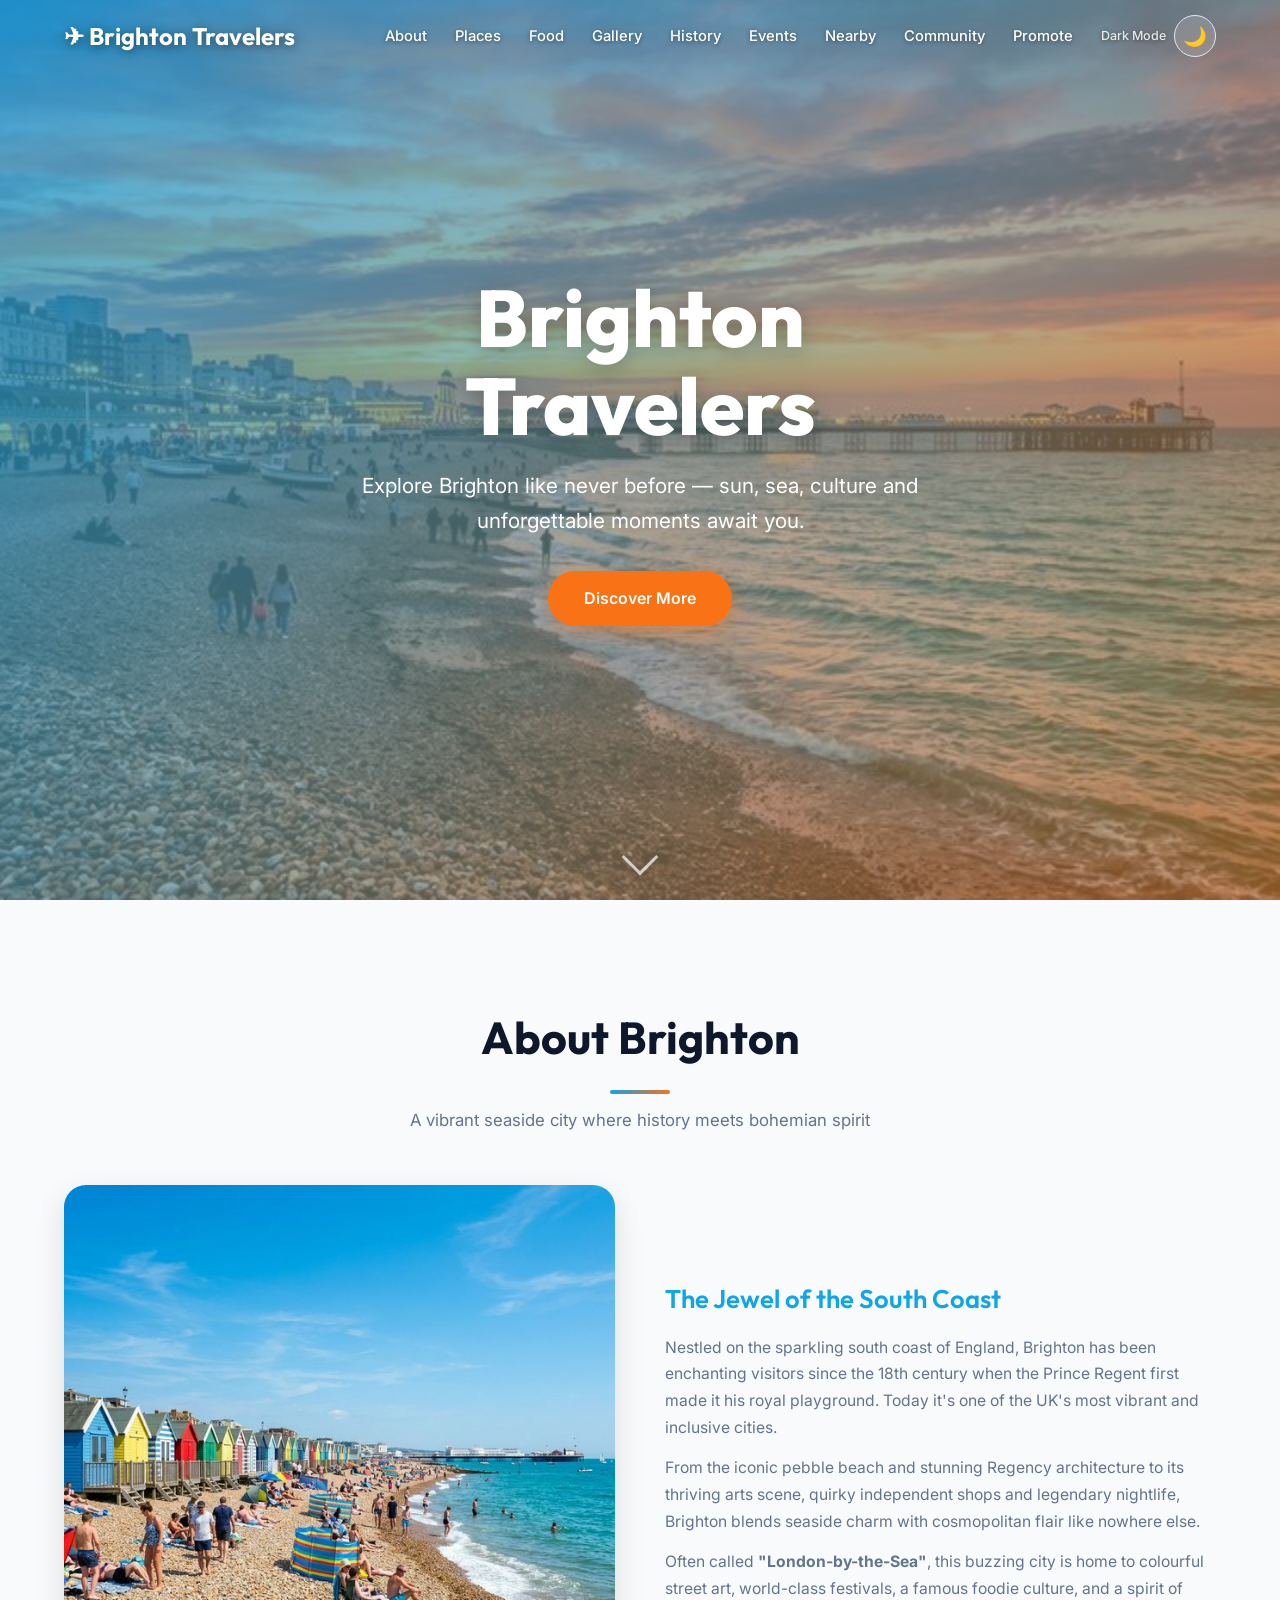
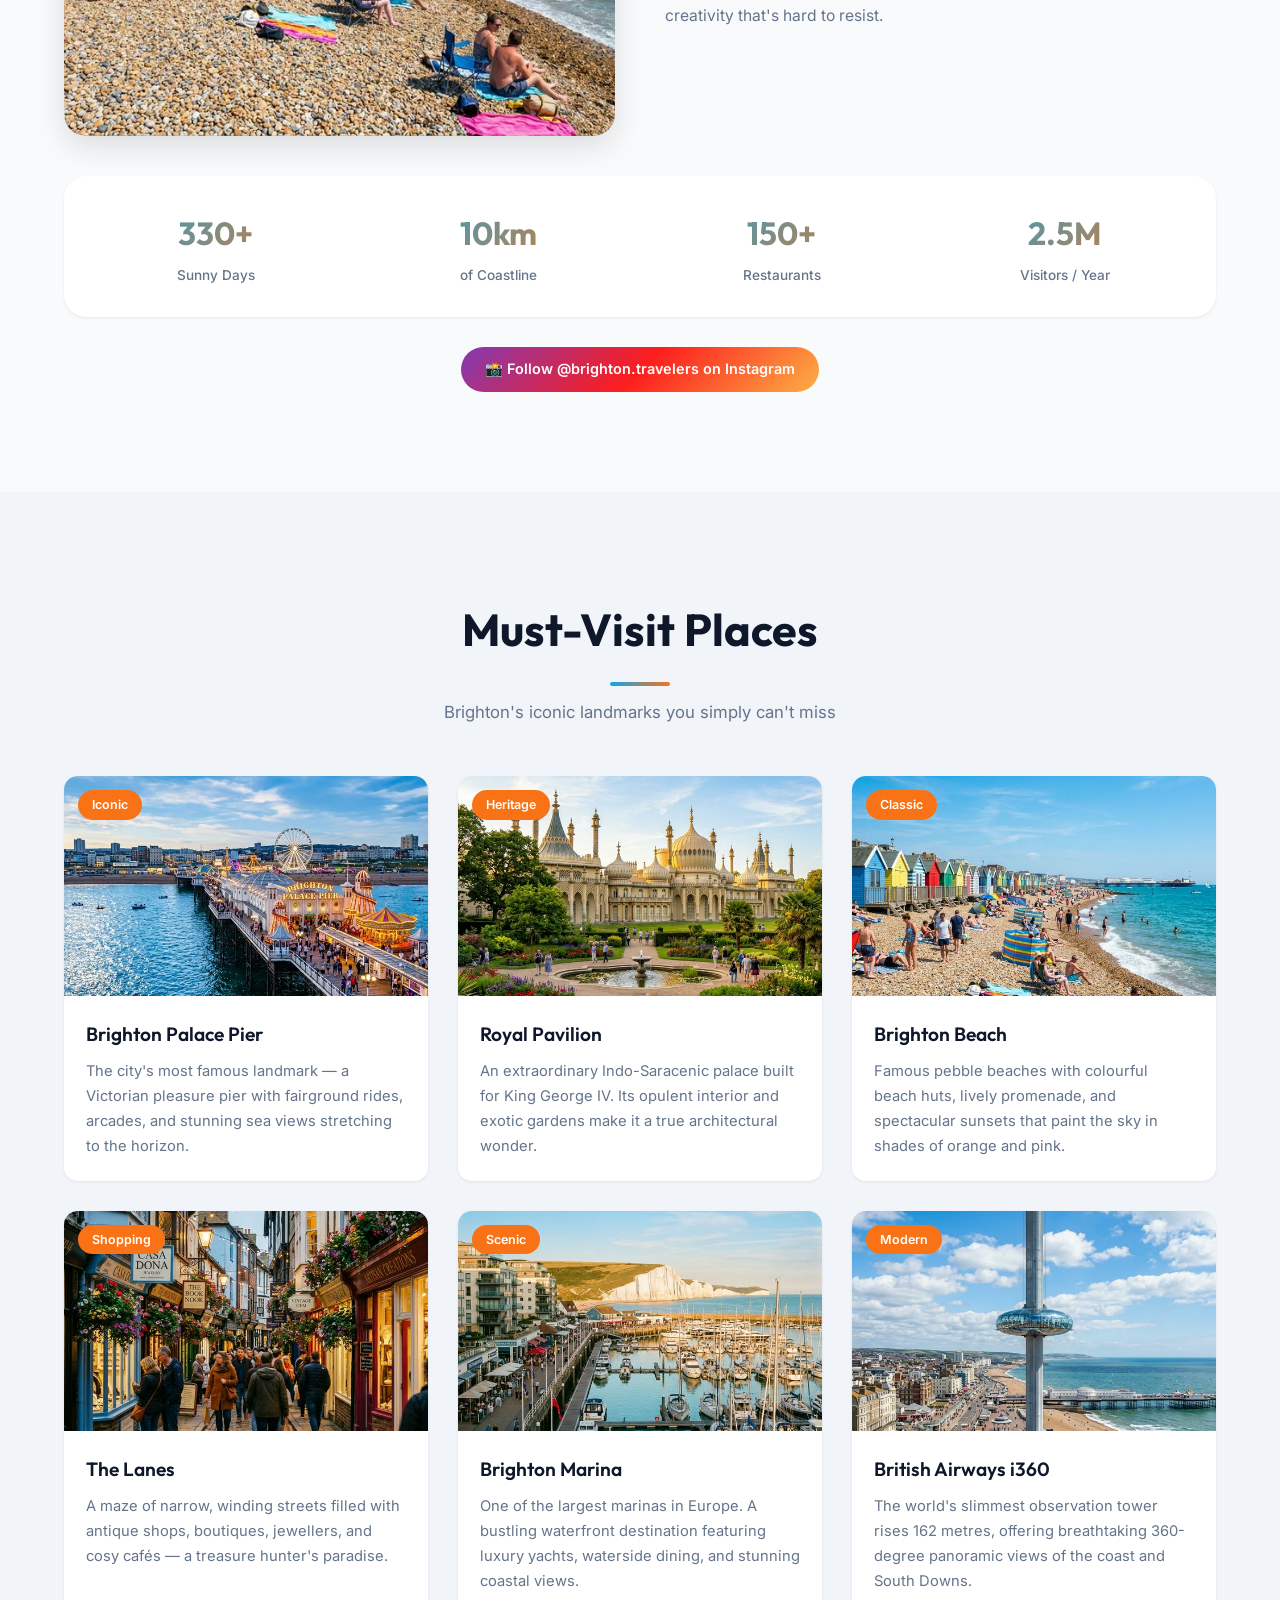
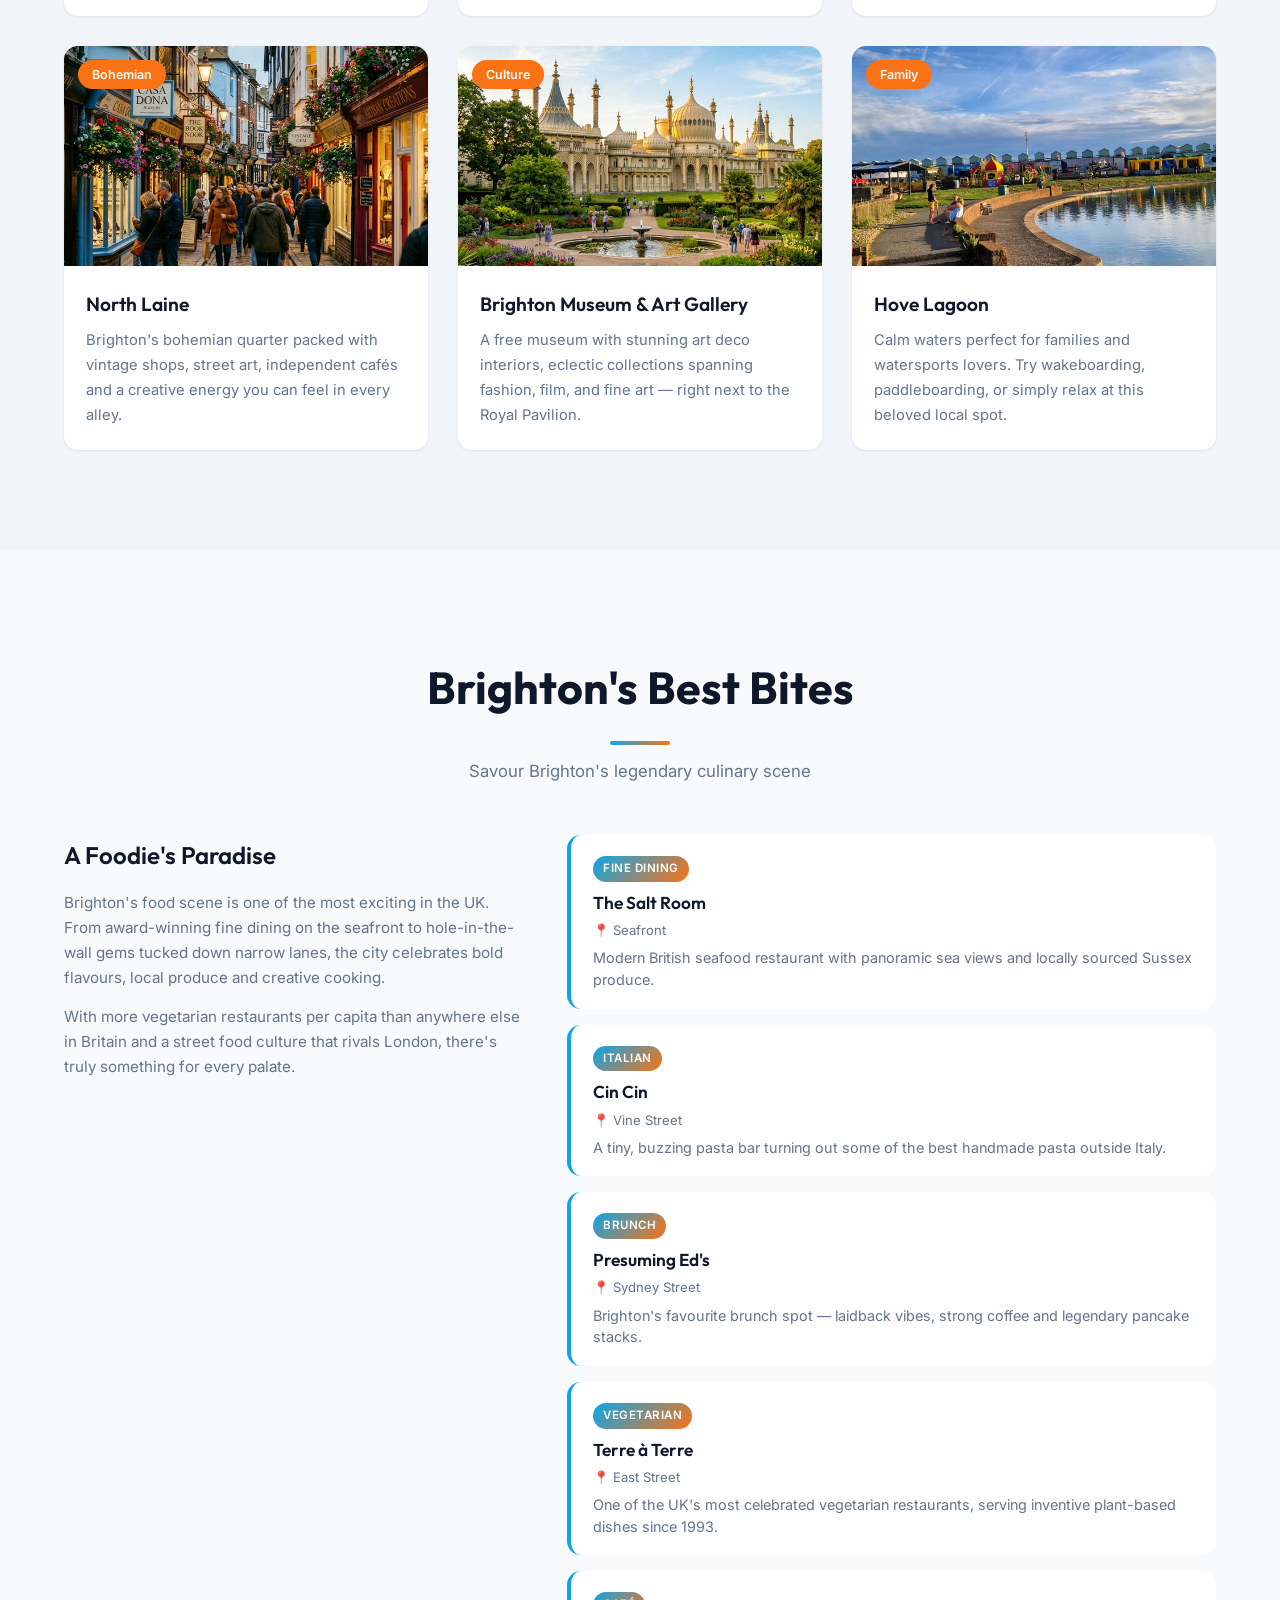
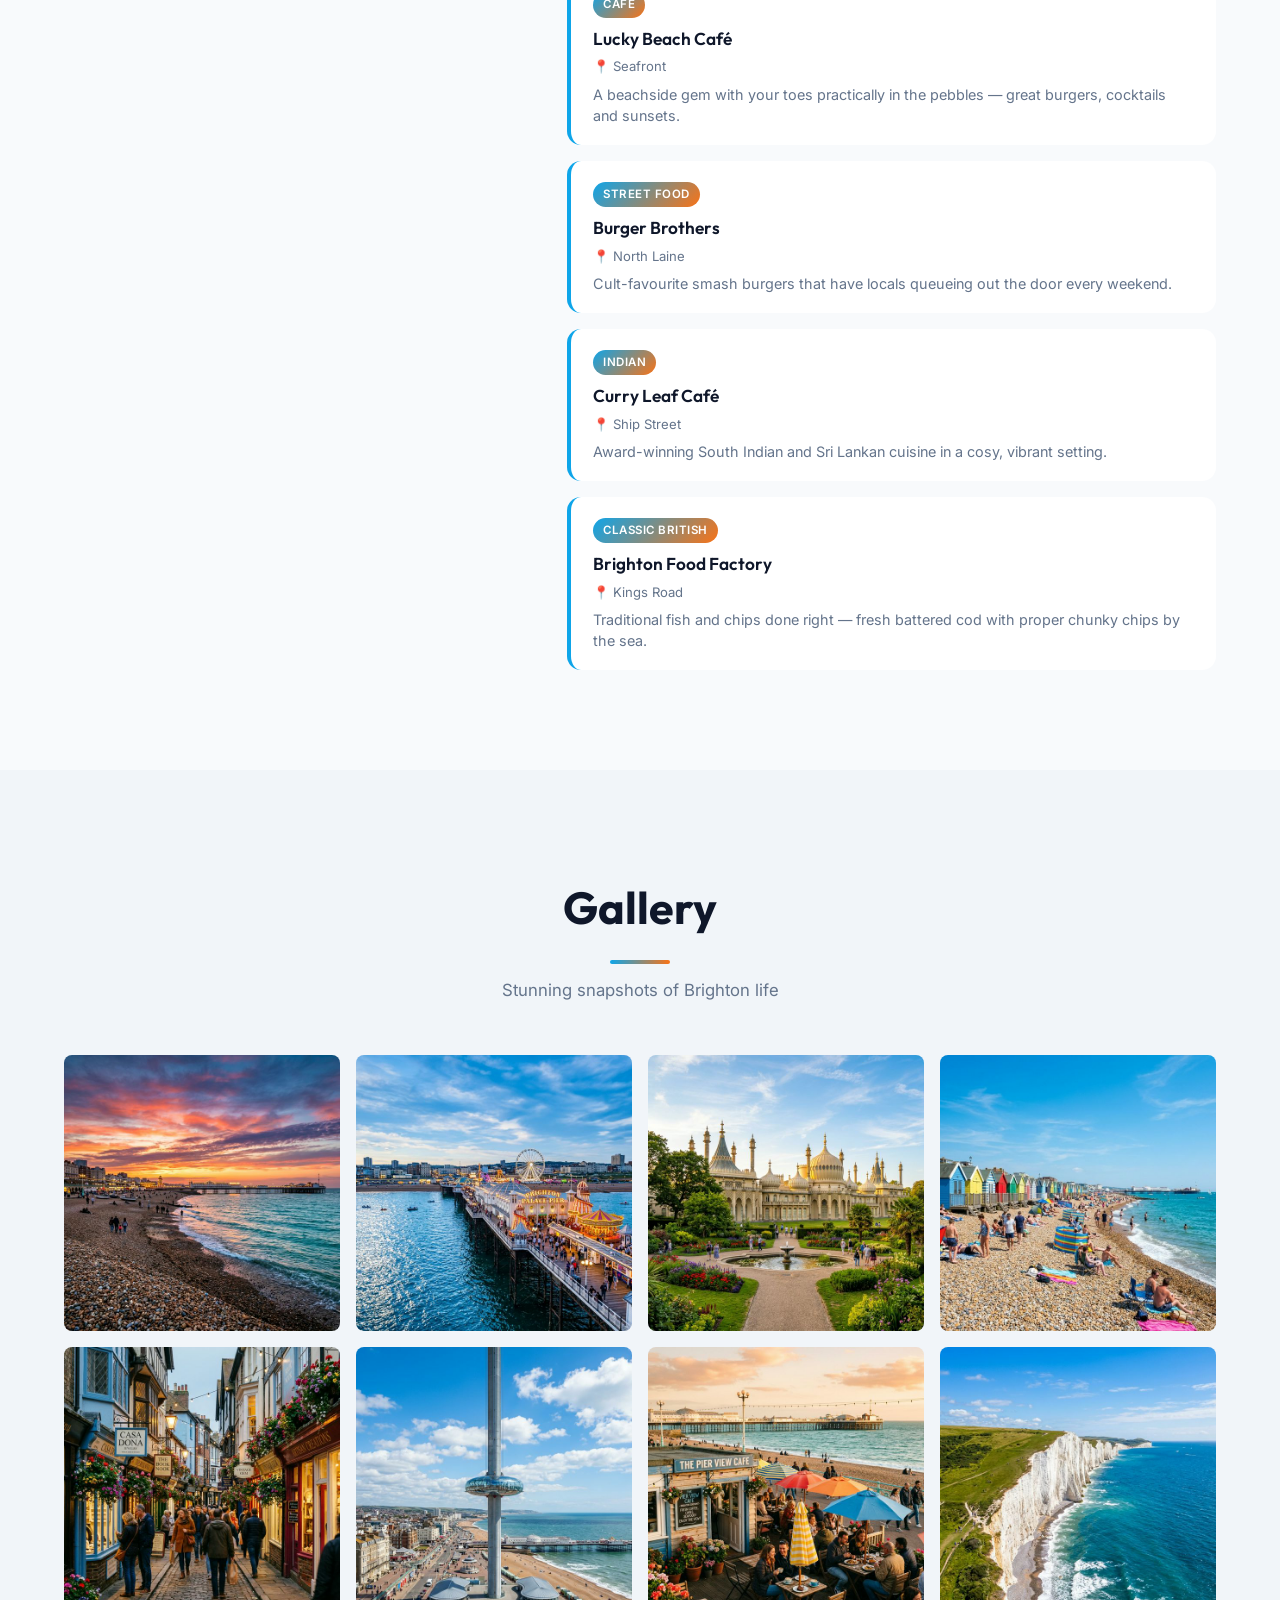
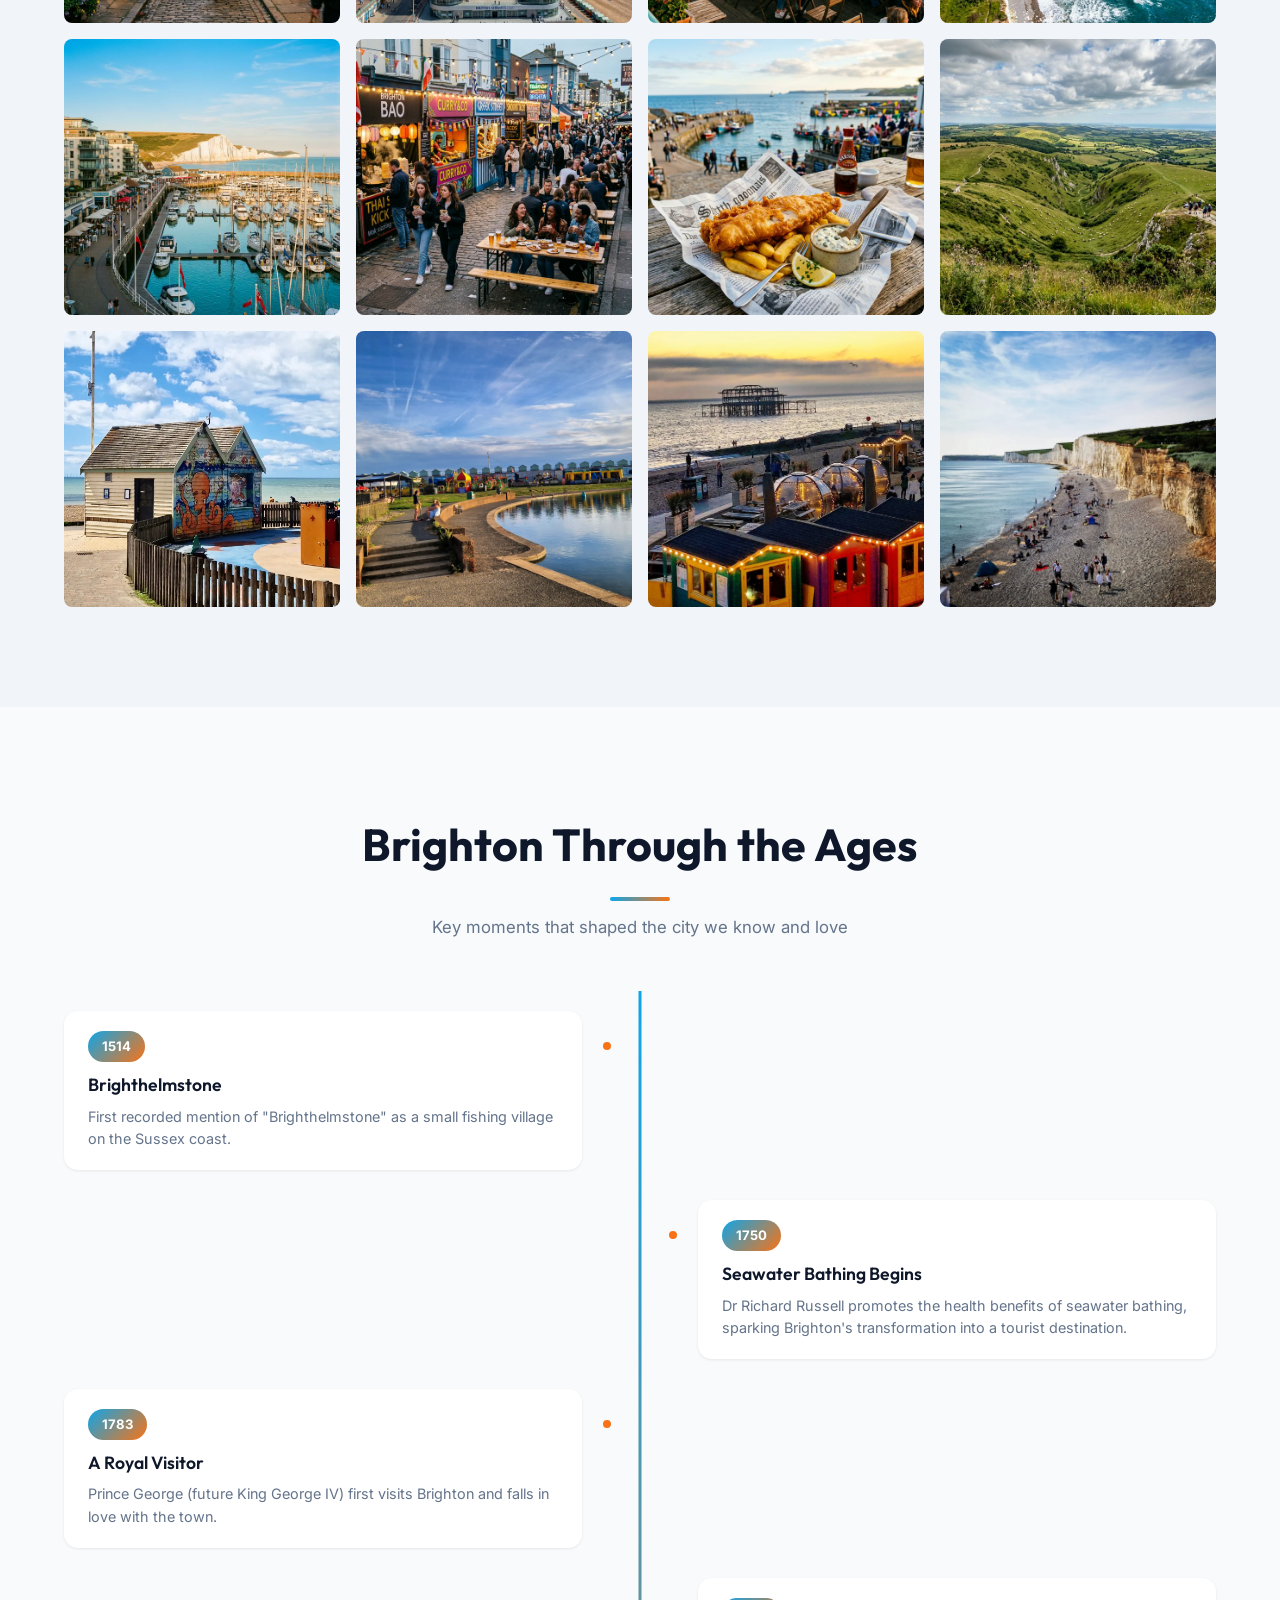
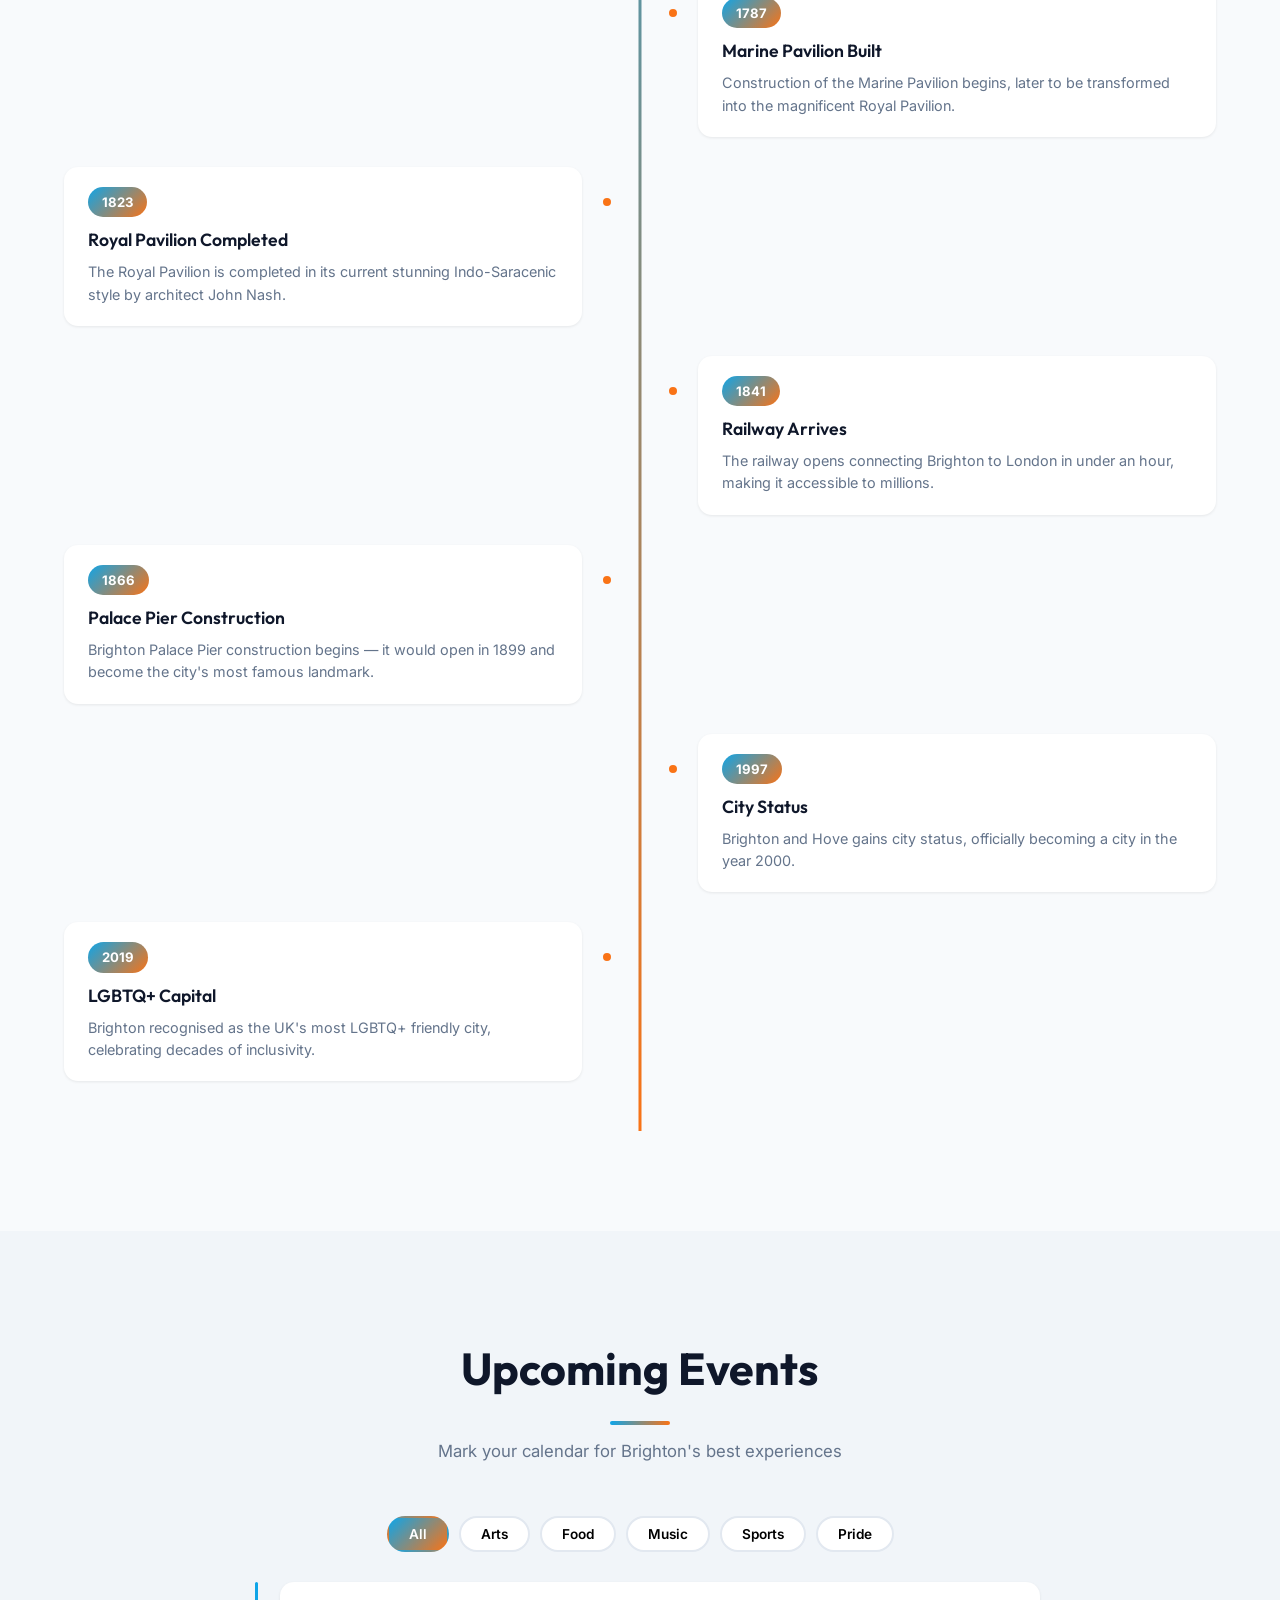
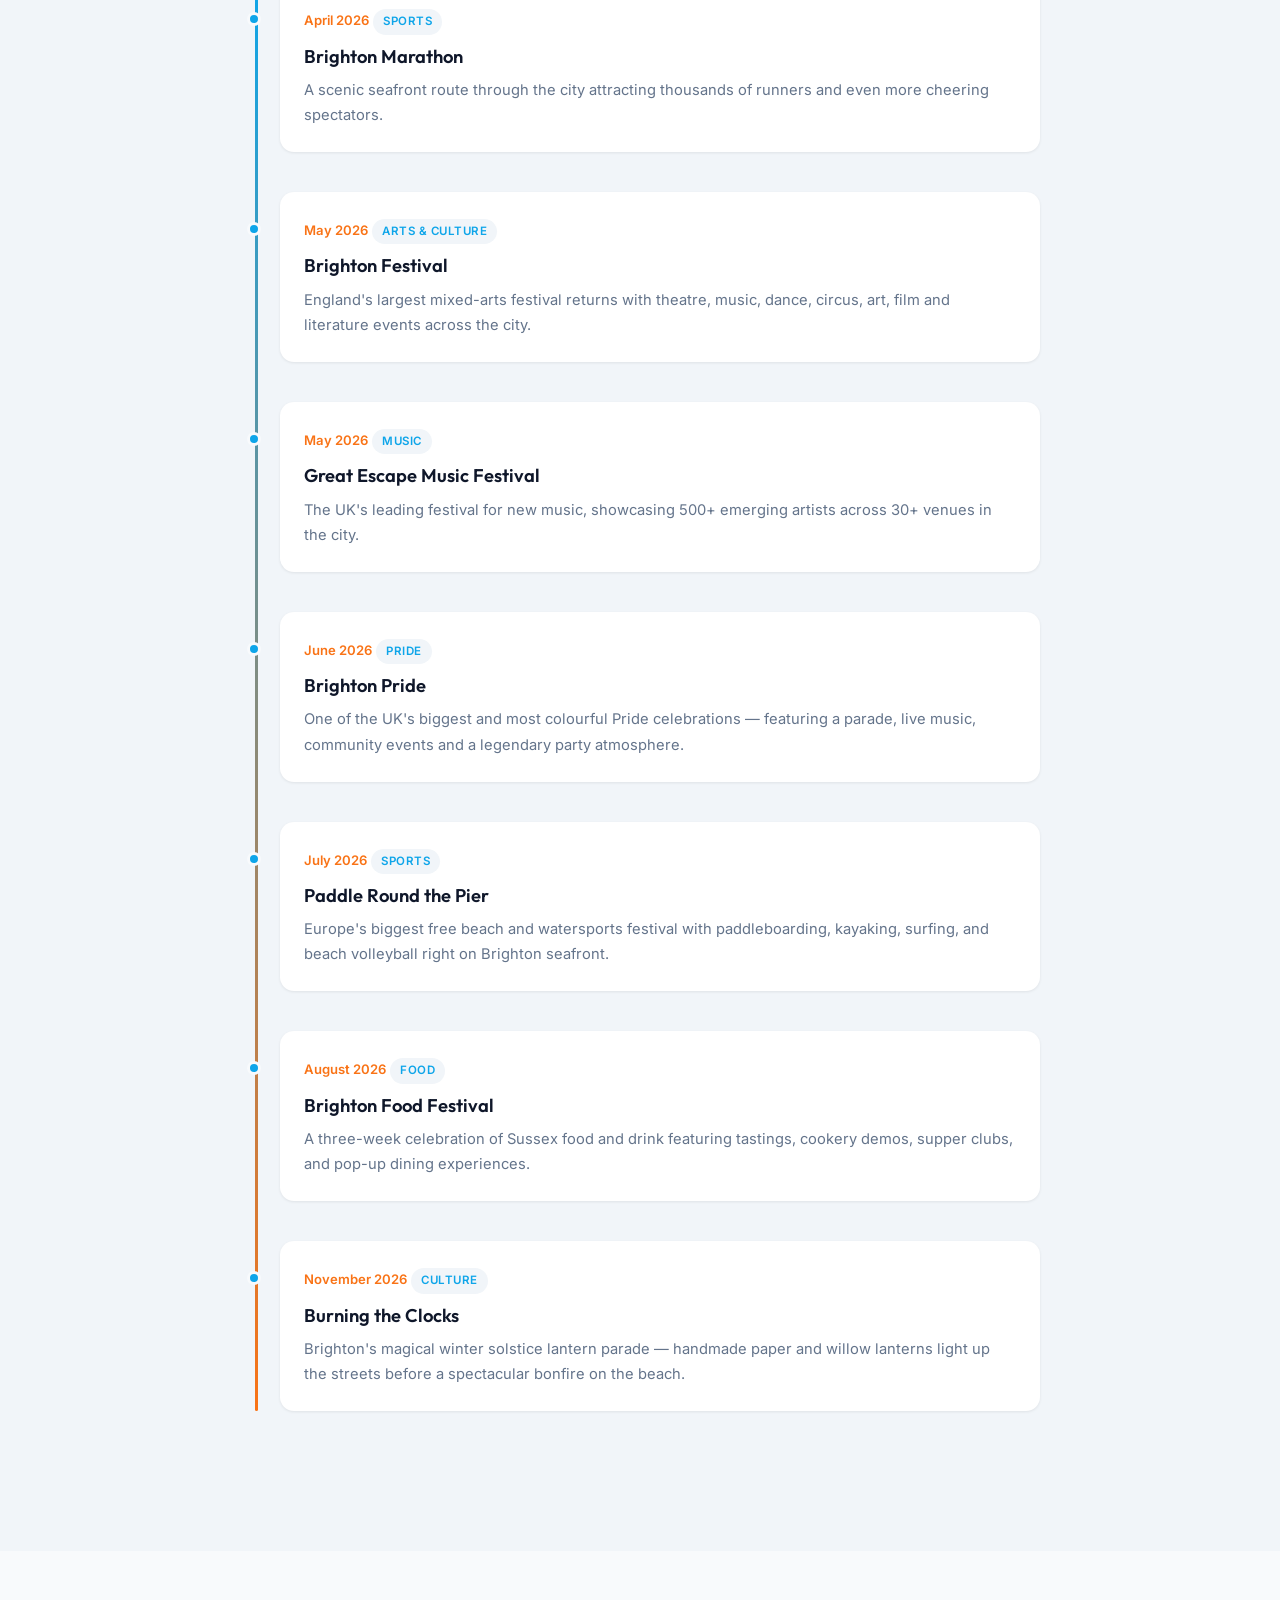
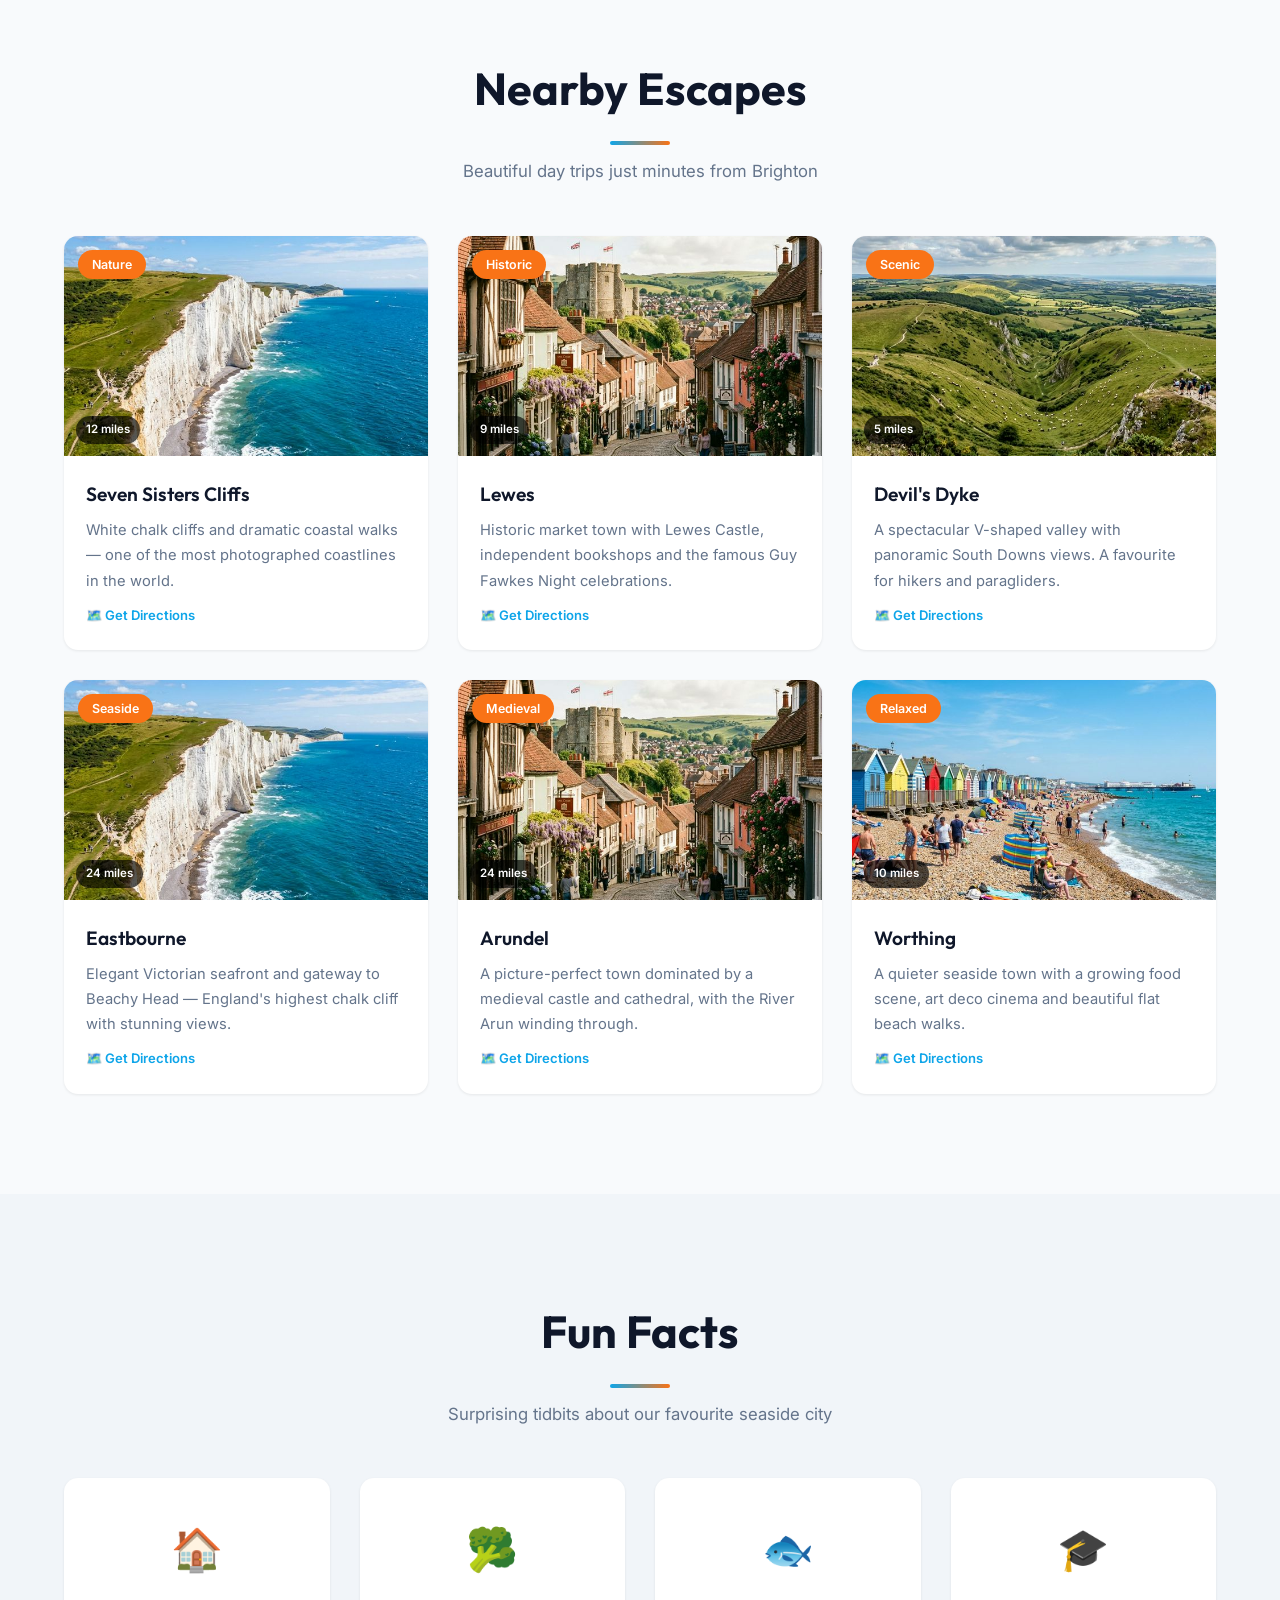
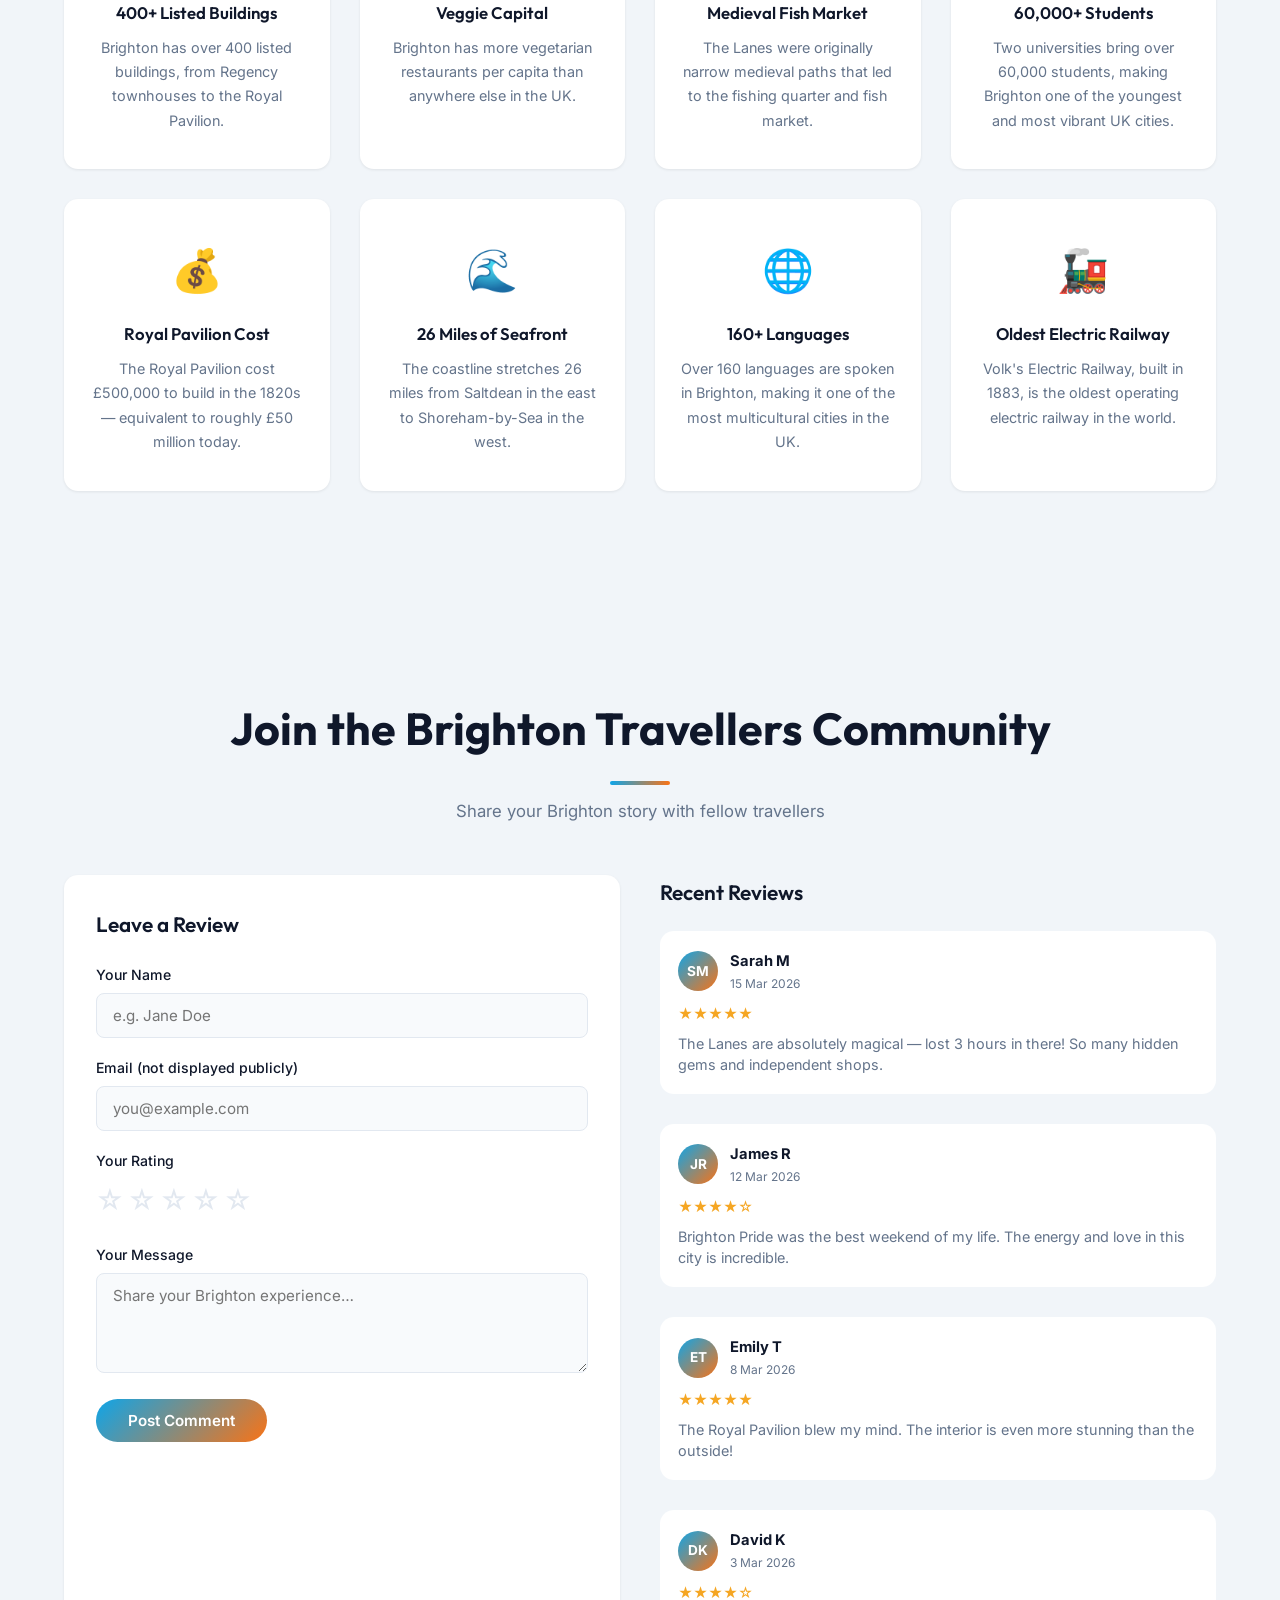
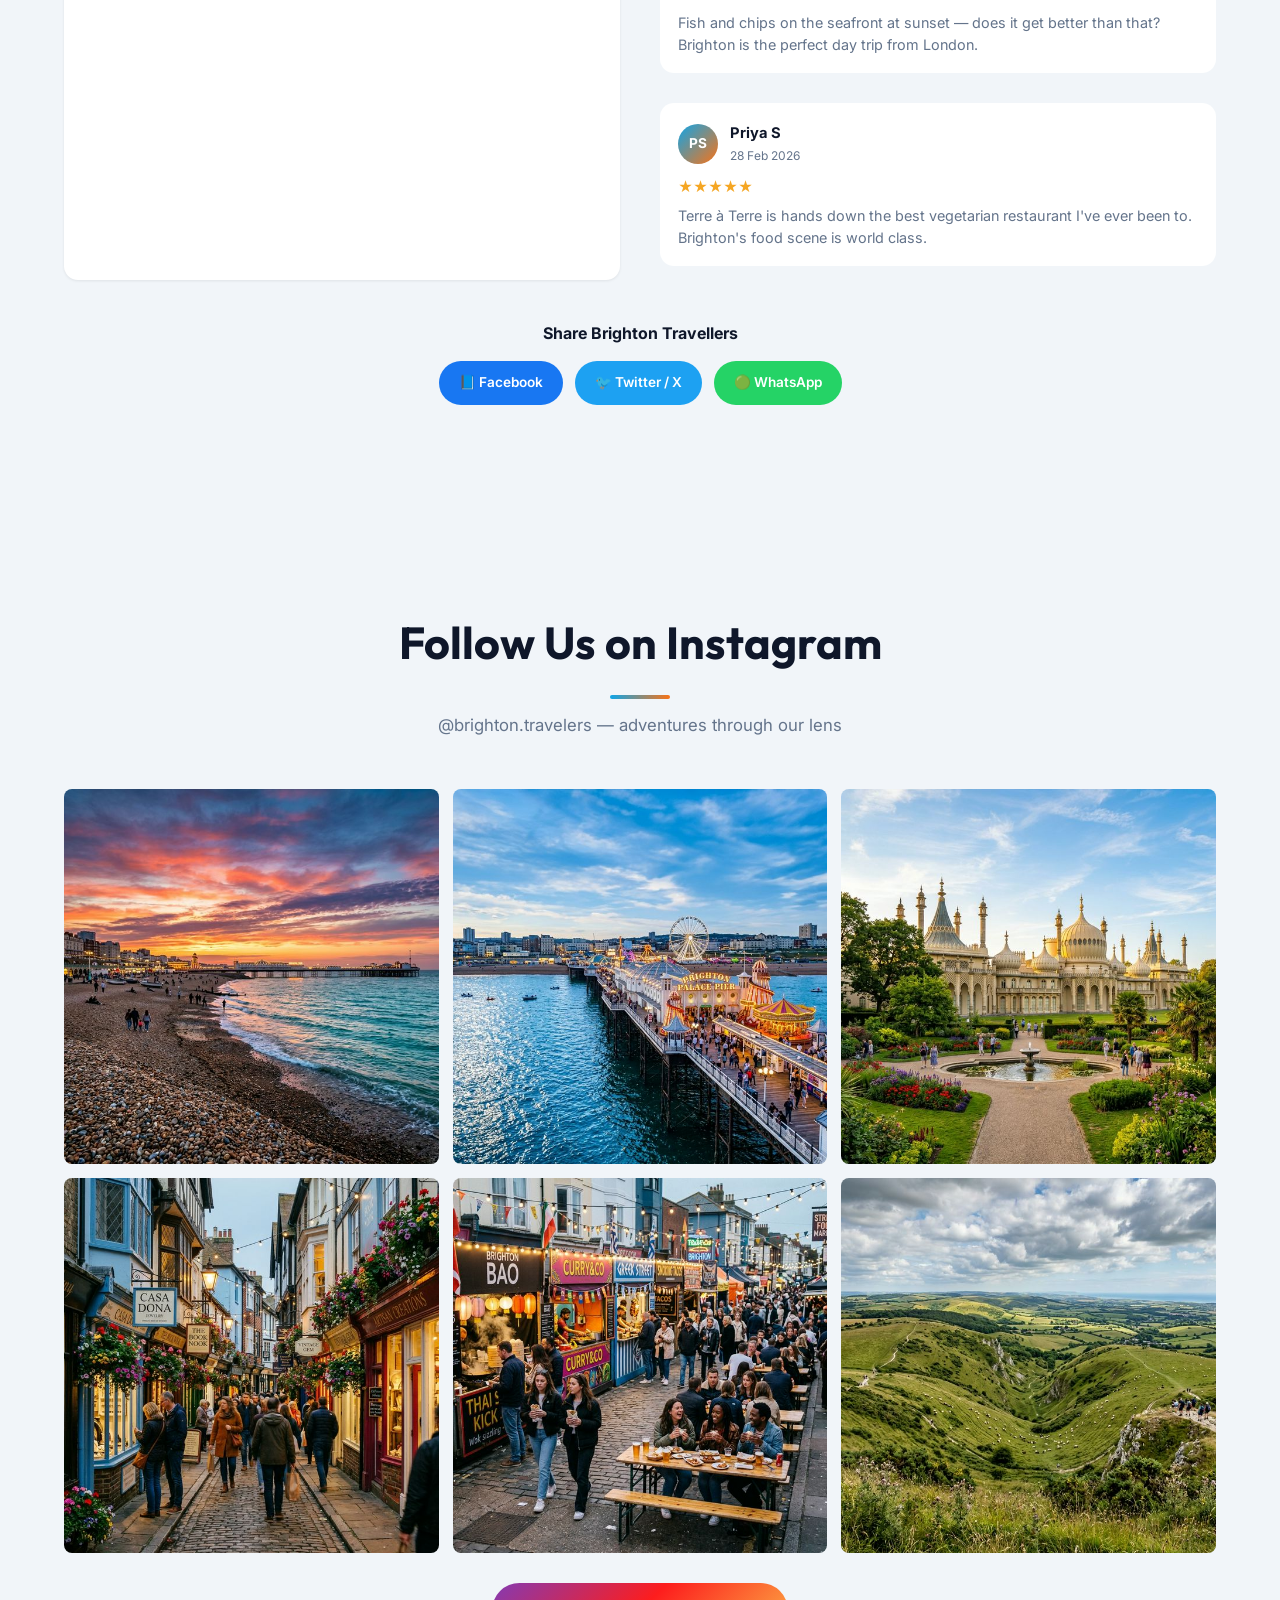
==== commit 49012de8: "feat: add visitor counter with 'Ripples' label" ====
--- a/index.html
+++ b/index.html
@@ -900,7 +900,12 @@
         </div>
       </div>
       <div class="footer-bottom">
-        &copy; 2026 Brighton Travelers. All rights reserved. Made with ❤️ for the love of travel.
+        <div class="visitor-counter" style="margin-bottom: 12px;">
+          <img src="https://img.shields.io/endpoint?url=https://hits.dwyl.com/arifkhan1001/brighton-travelers-website.json&label=Ripples&color=0ea5e9&style=flat-square" alt="Ripples Visitor Counter">
+        </div>
+        &copy; 2026 Brighton Travelers. All rights reserved. Made with ❤️ for the love of travel.<br>
+        Developed by <strong>Zayntic Labs</strong>. Email: <a href="mailto:zaynticlabs@gmail.com"
+          style="color:var(--clr-primary);">zaynticlabs@gmail.com</a>
       </div>
     </div>
   </footer>
--- a/style.css
+++ b/style.css
@@ -1220,6 +1220,18 @@
   border-top: 1px solid var(--clr-border);
   color: var(--clr-text-muted);
   font-size: .85rem;
+}
+
+/* Visitor counter badge */
+.visitor-counter {
+  display: flex;
+  justify-content: center;
+  align-items: center;
+  margin-bottom: 12px;
+}
+
+.visitor-counter img {
+  border-radius: 4px;
 }
 
 /* ==========================================================
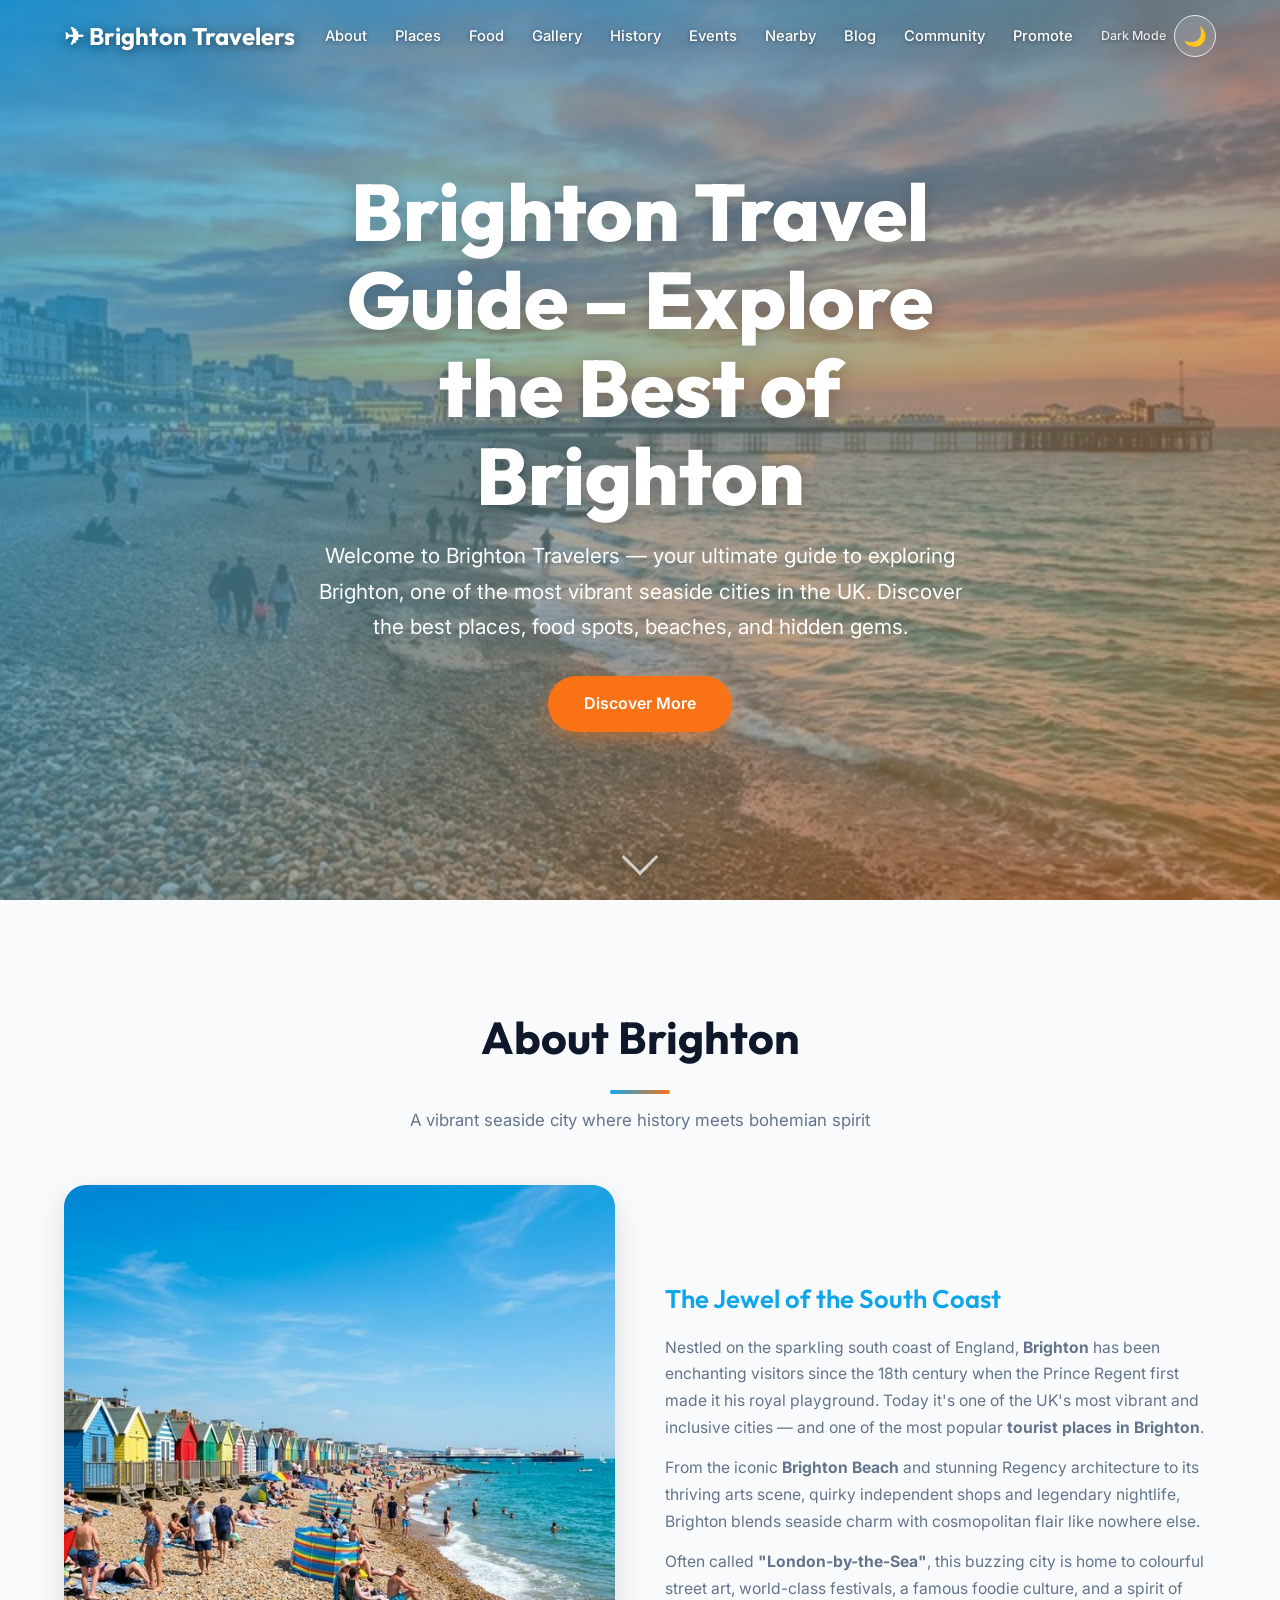
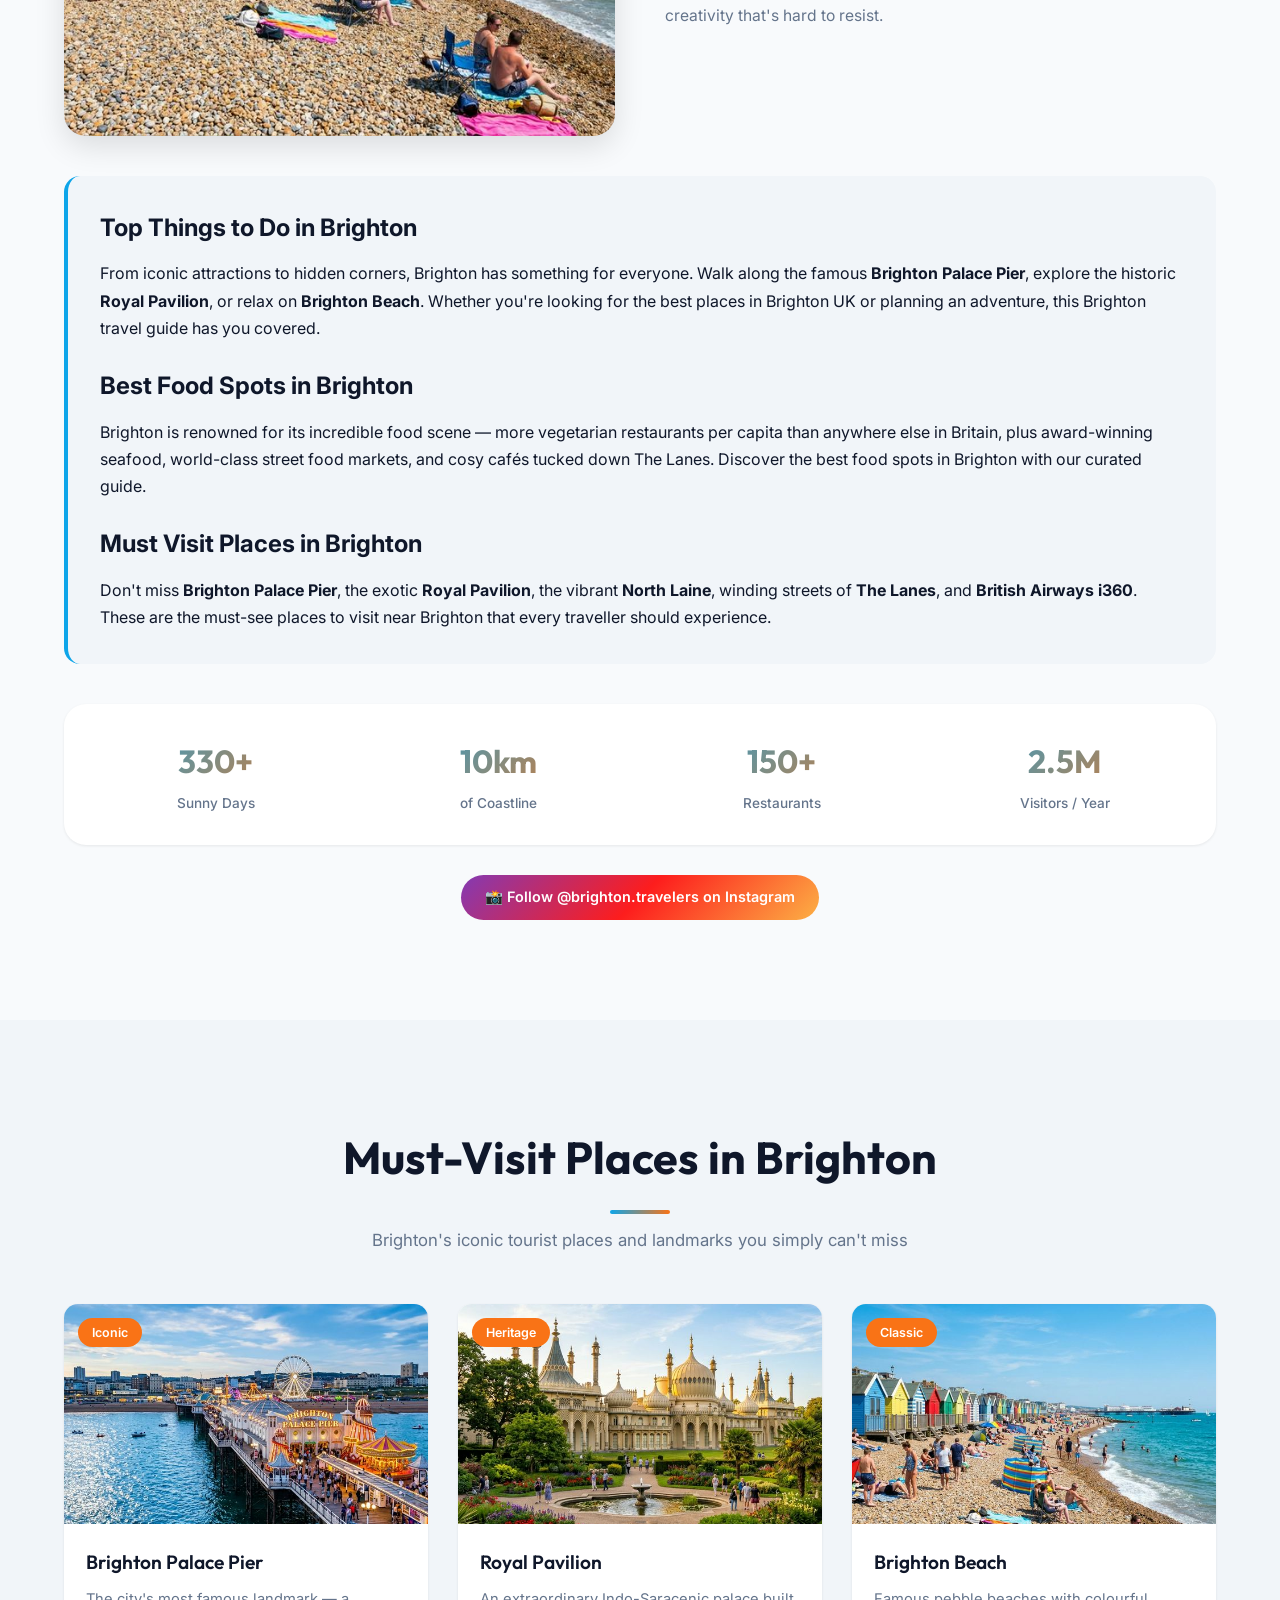
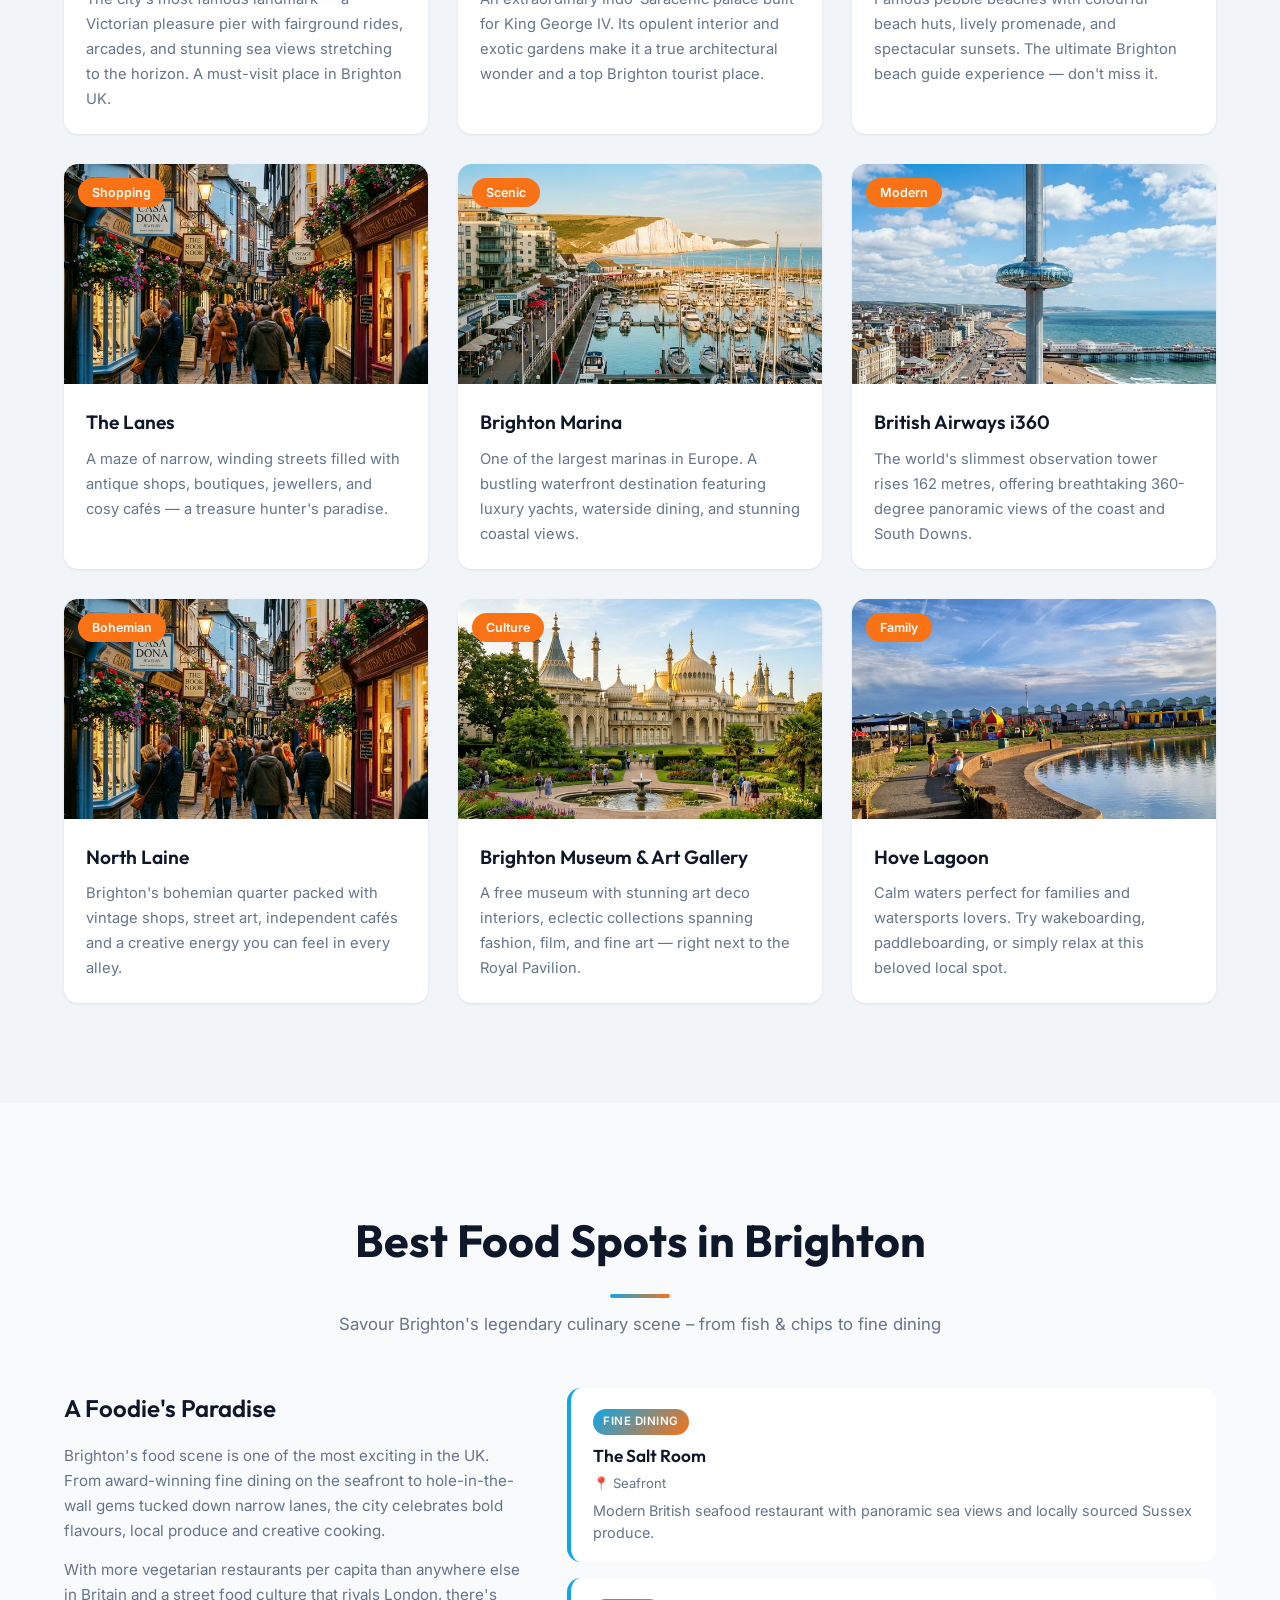
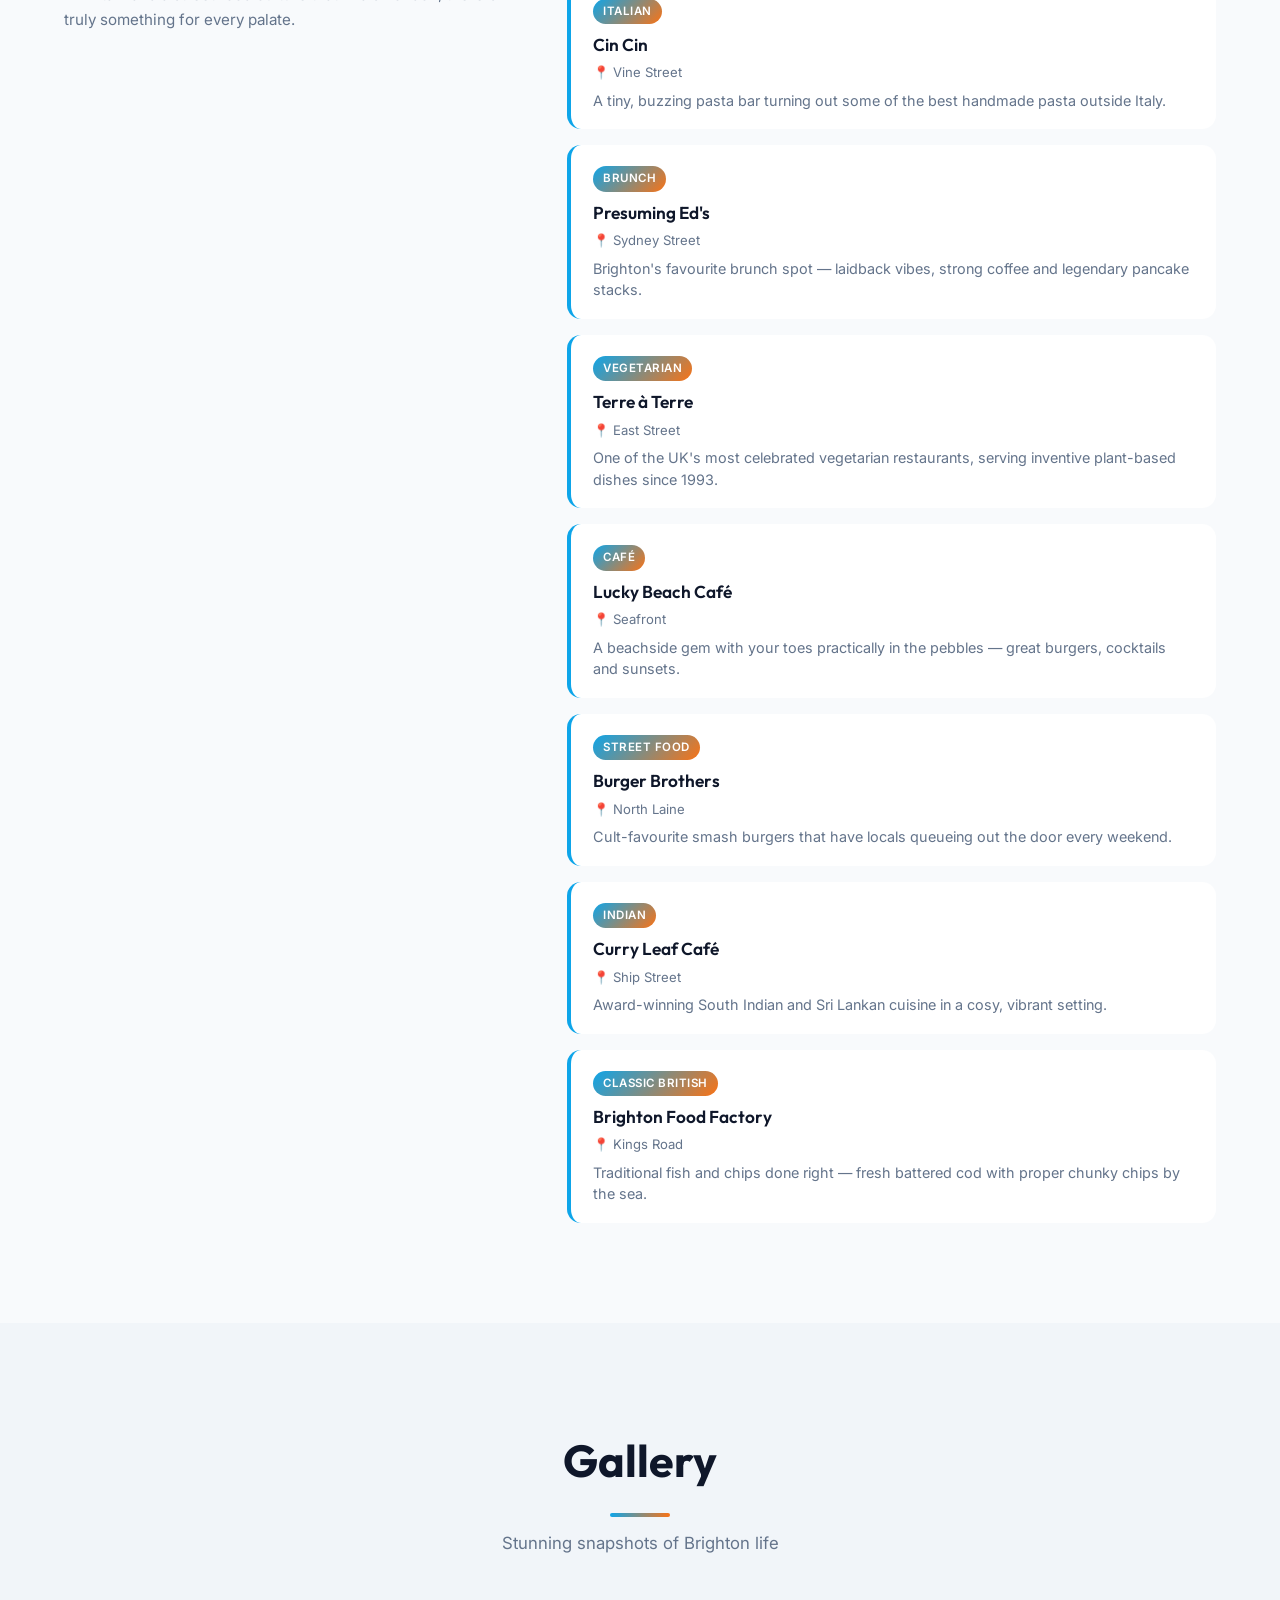
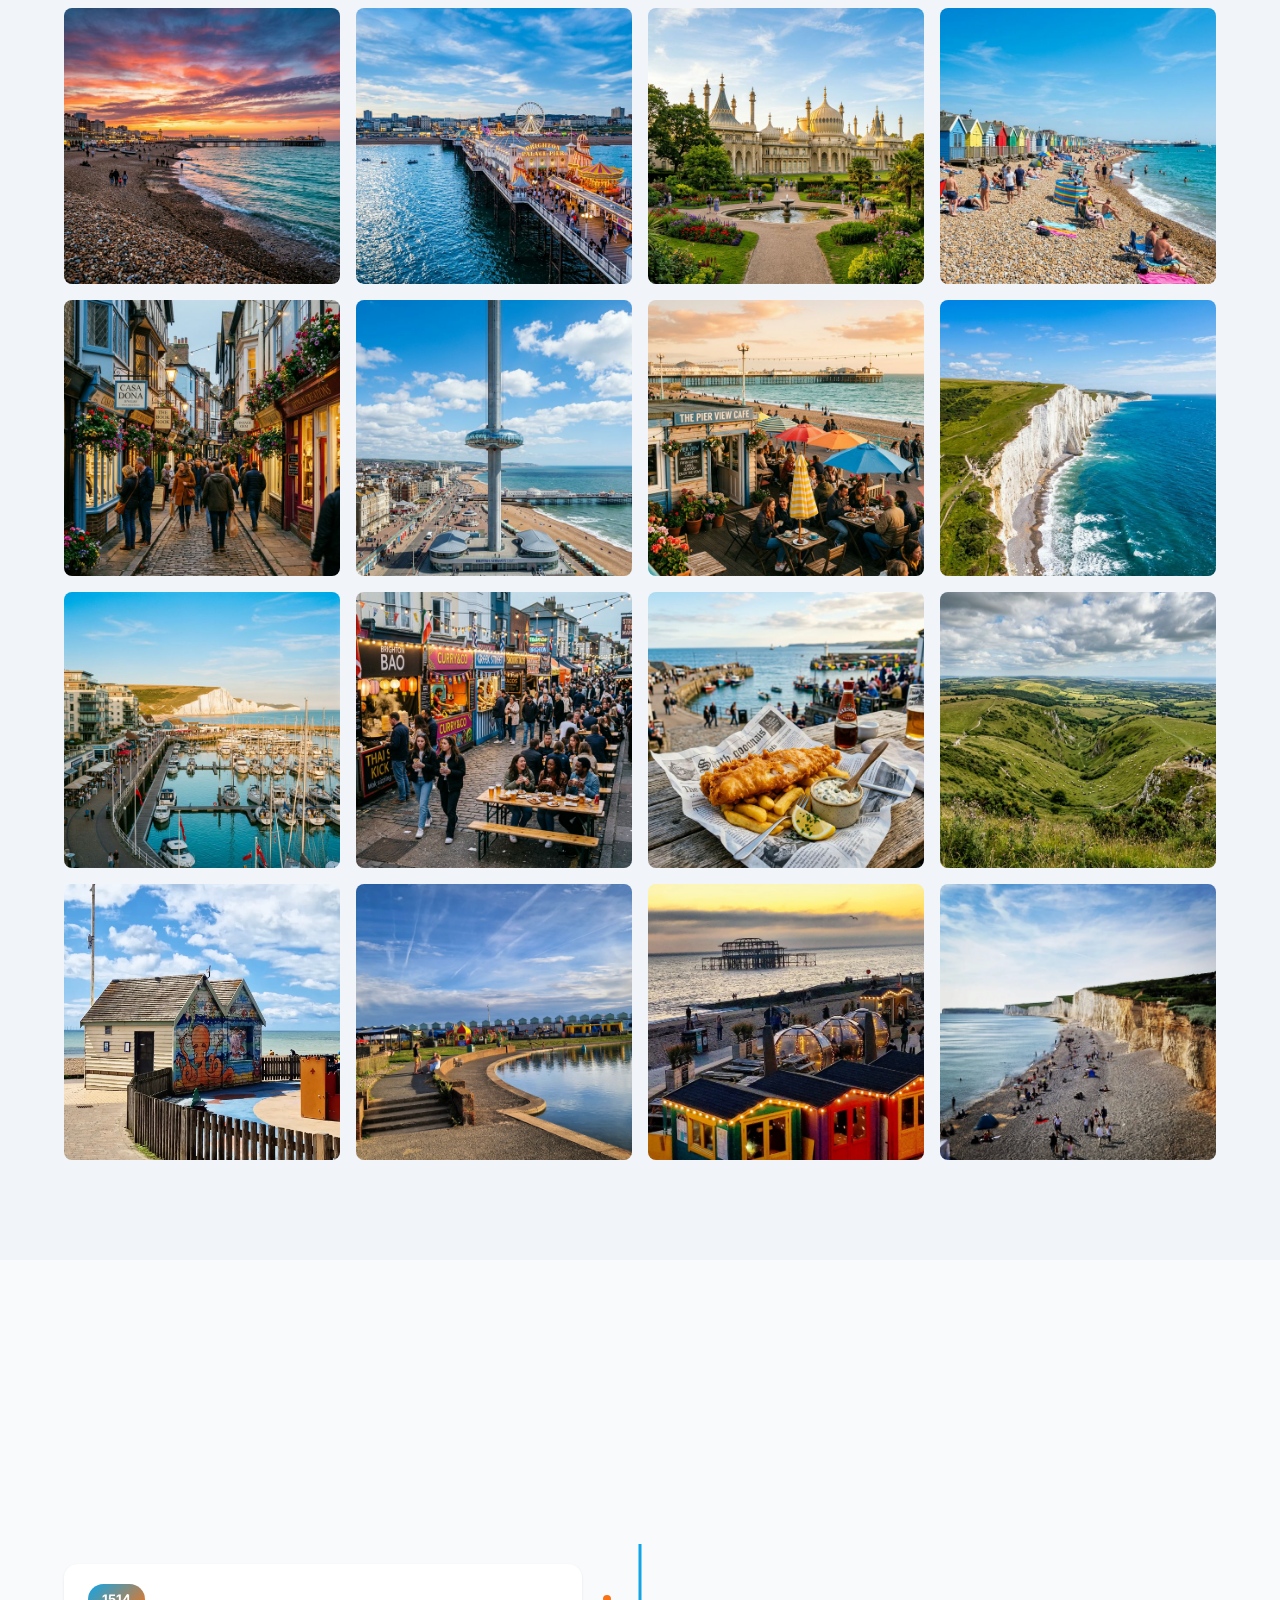
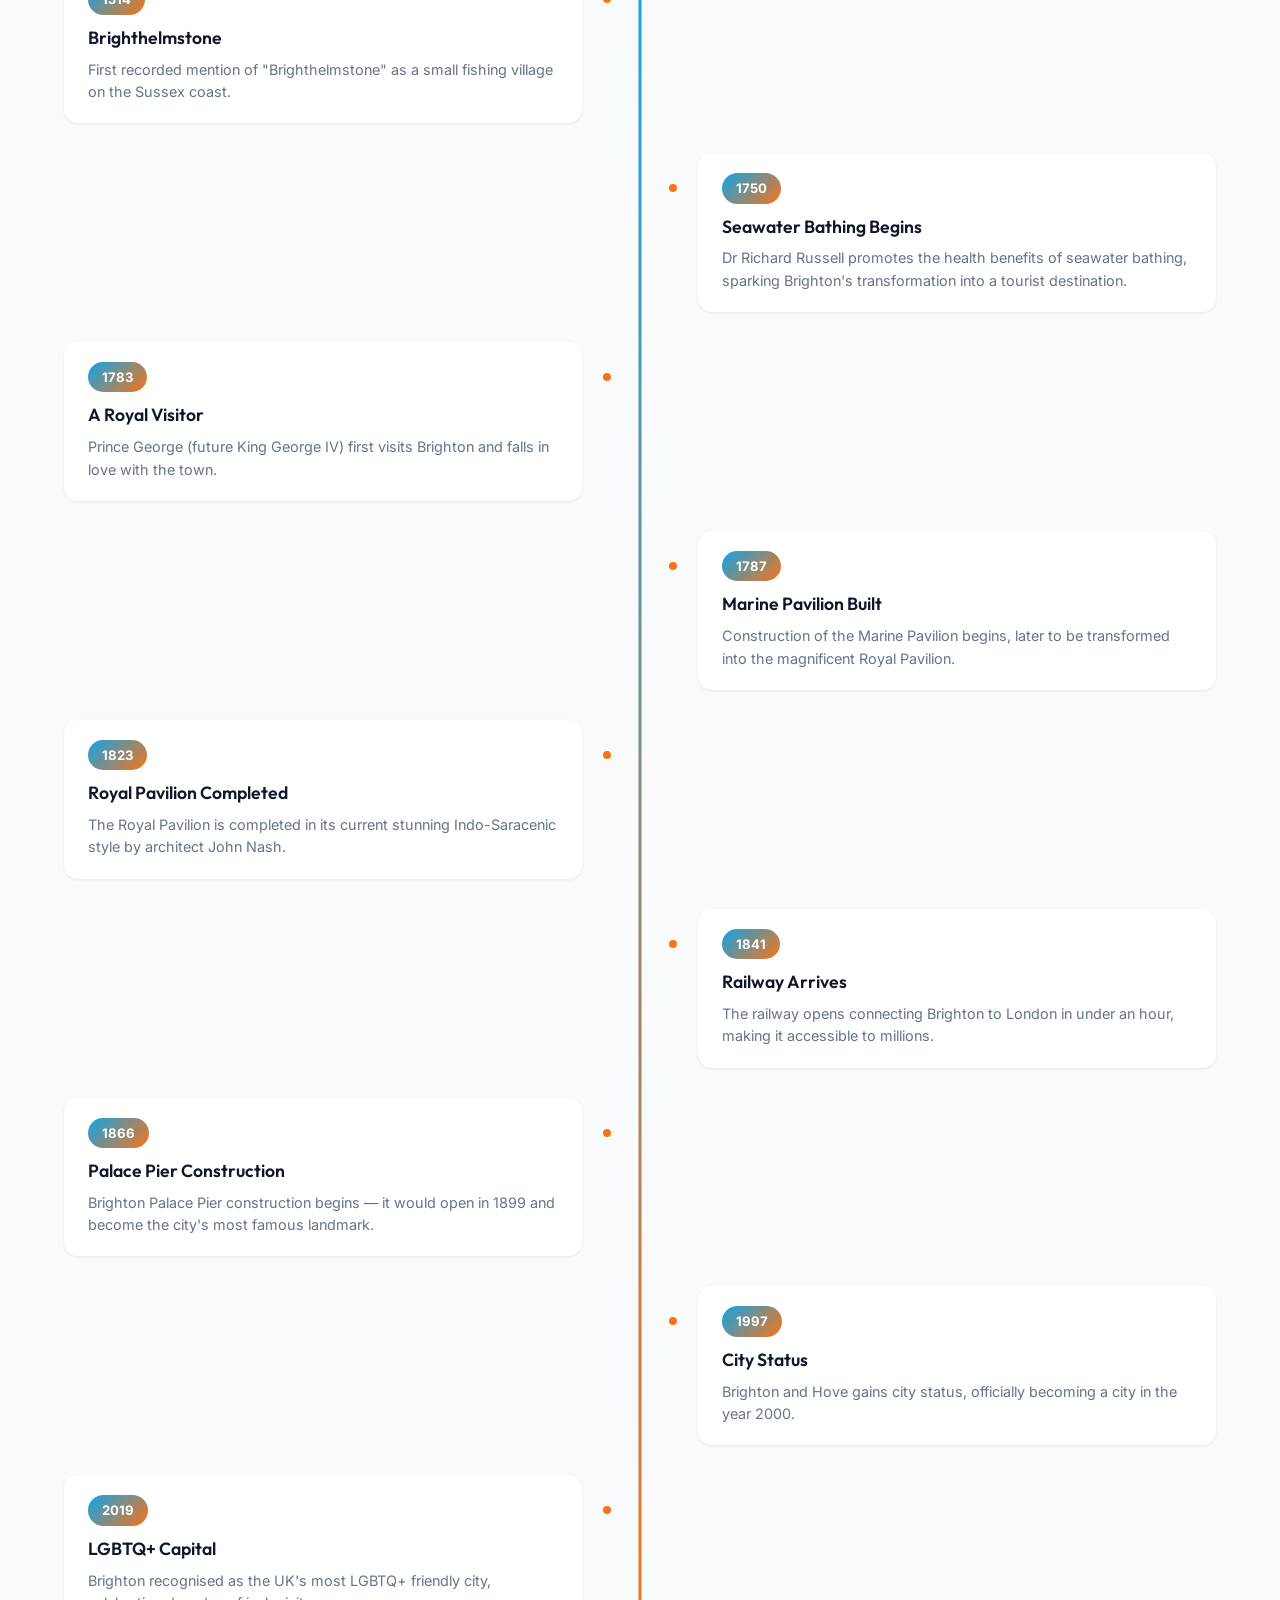
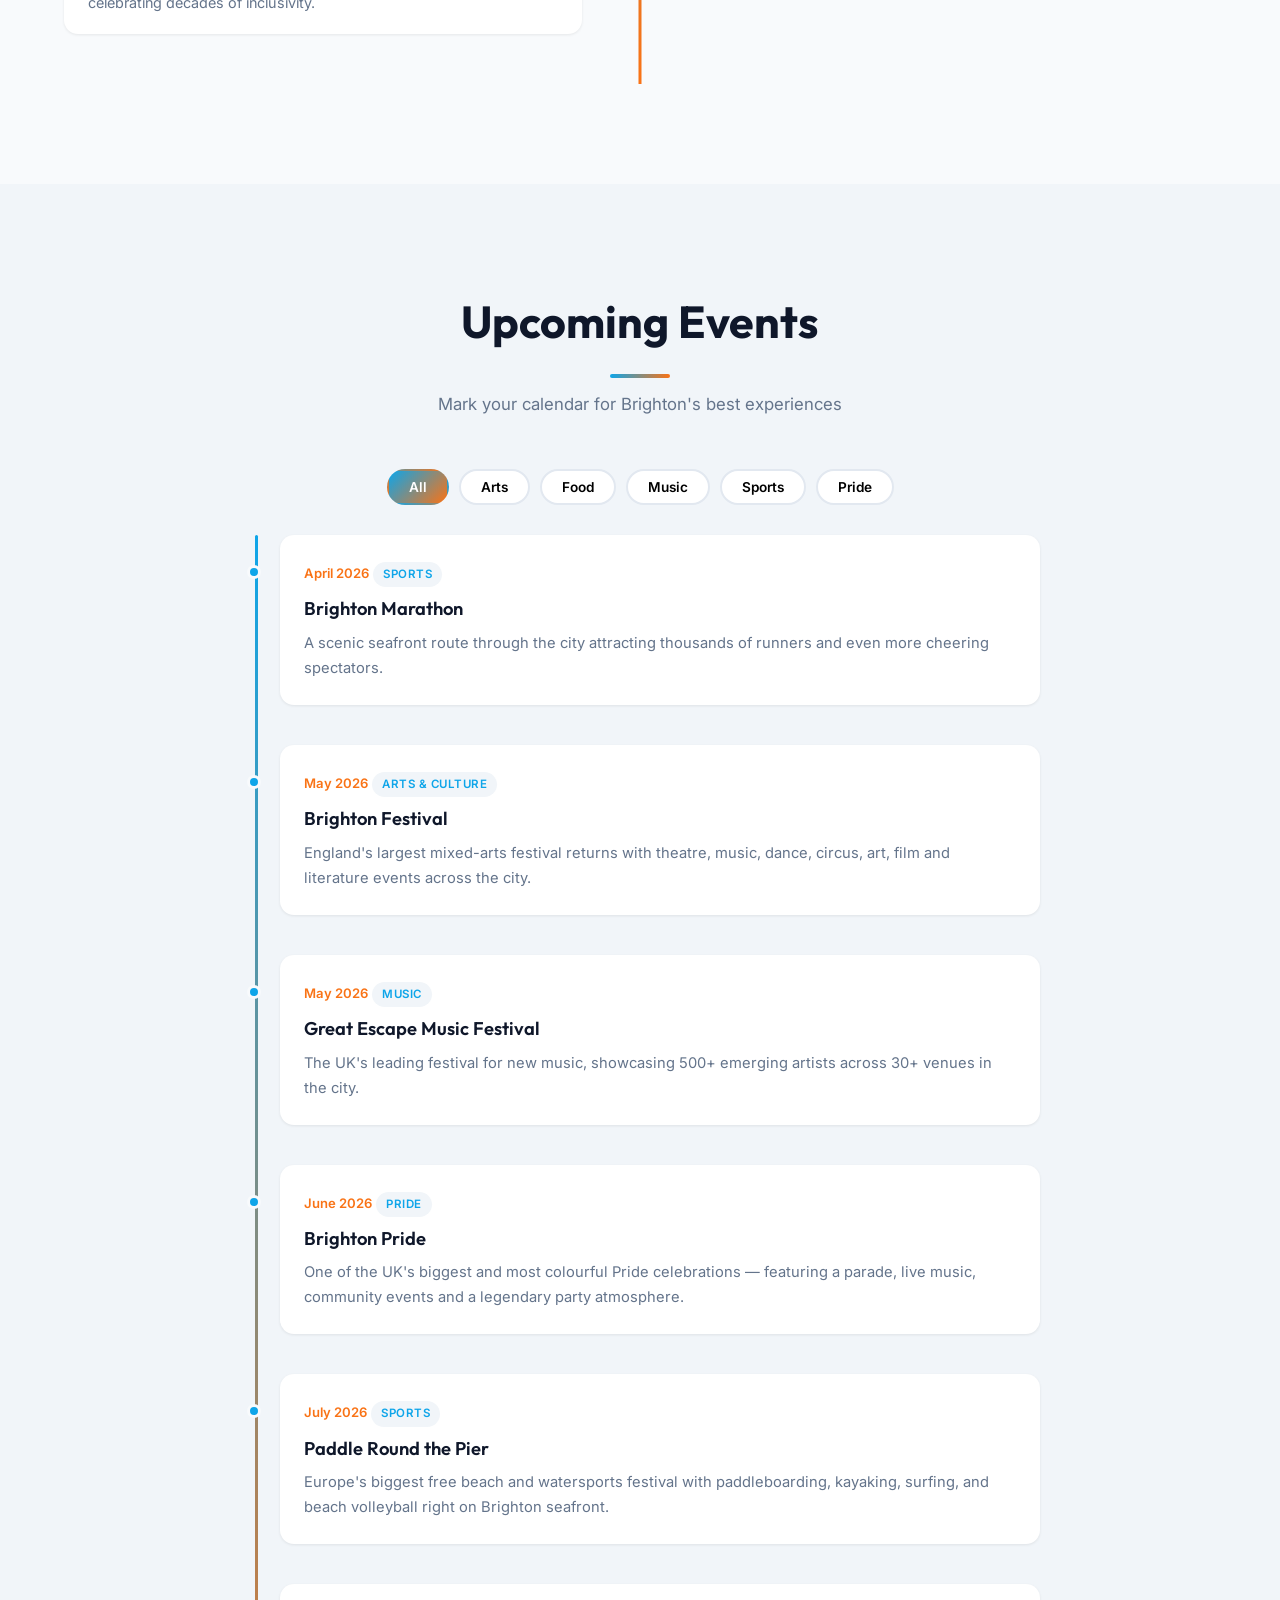
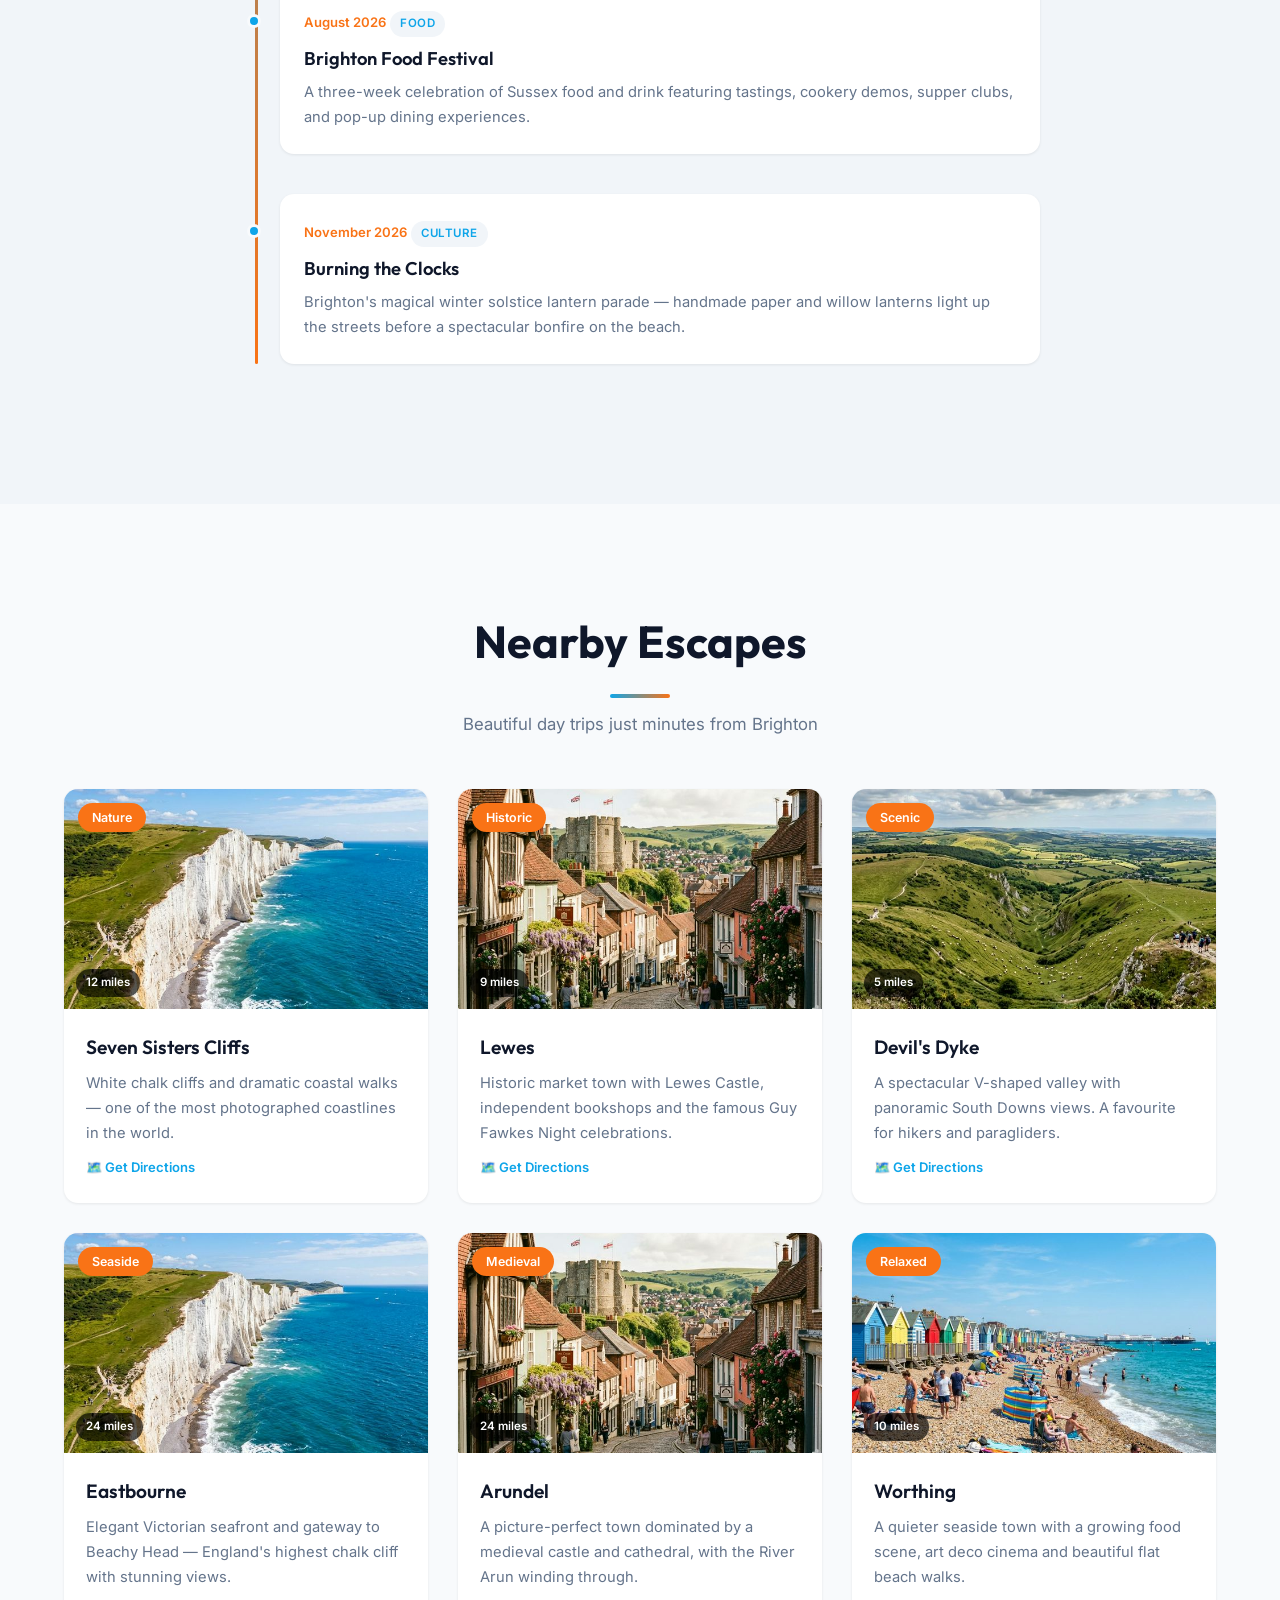
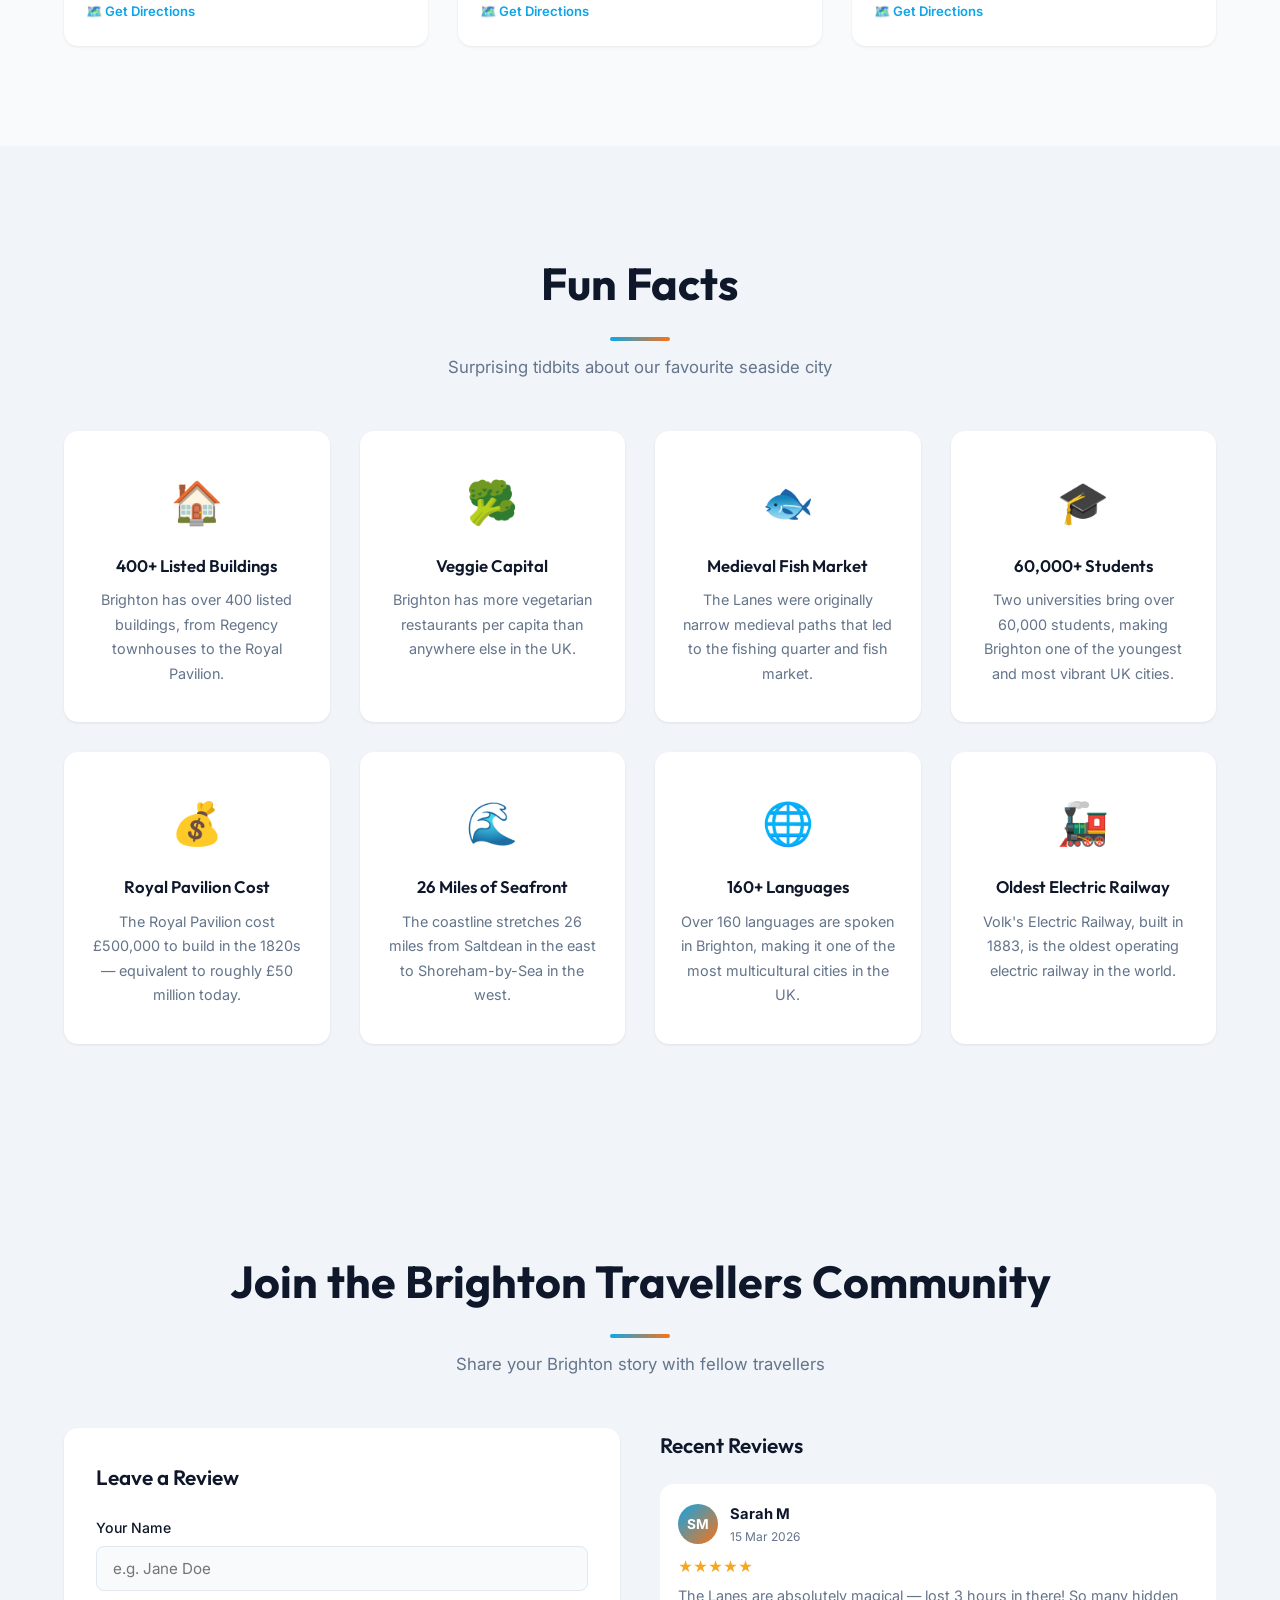
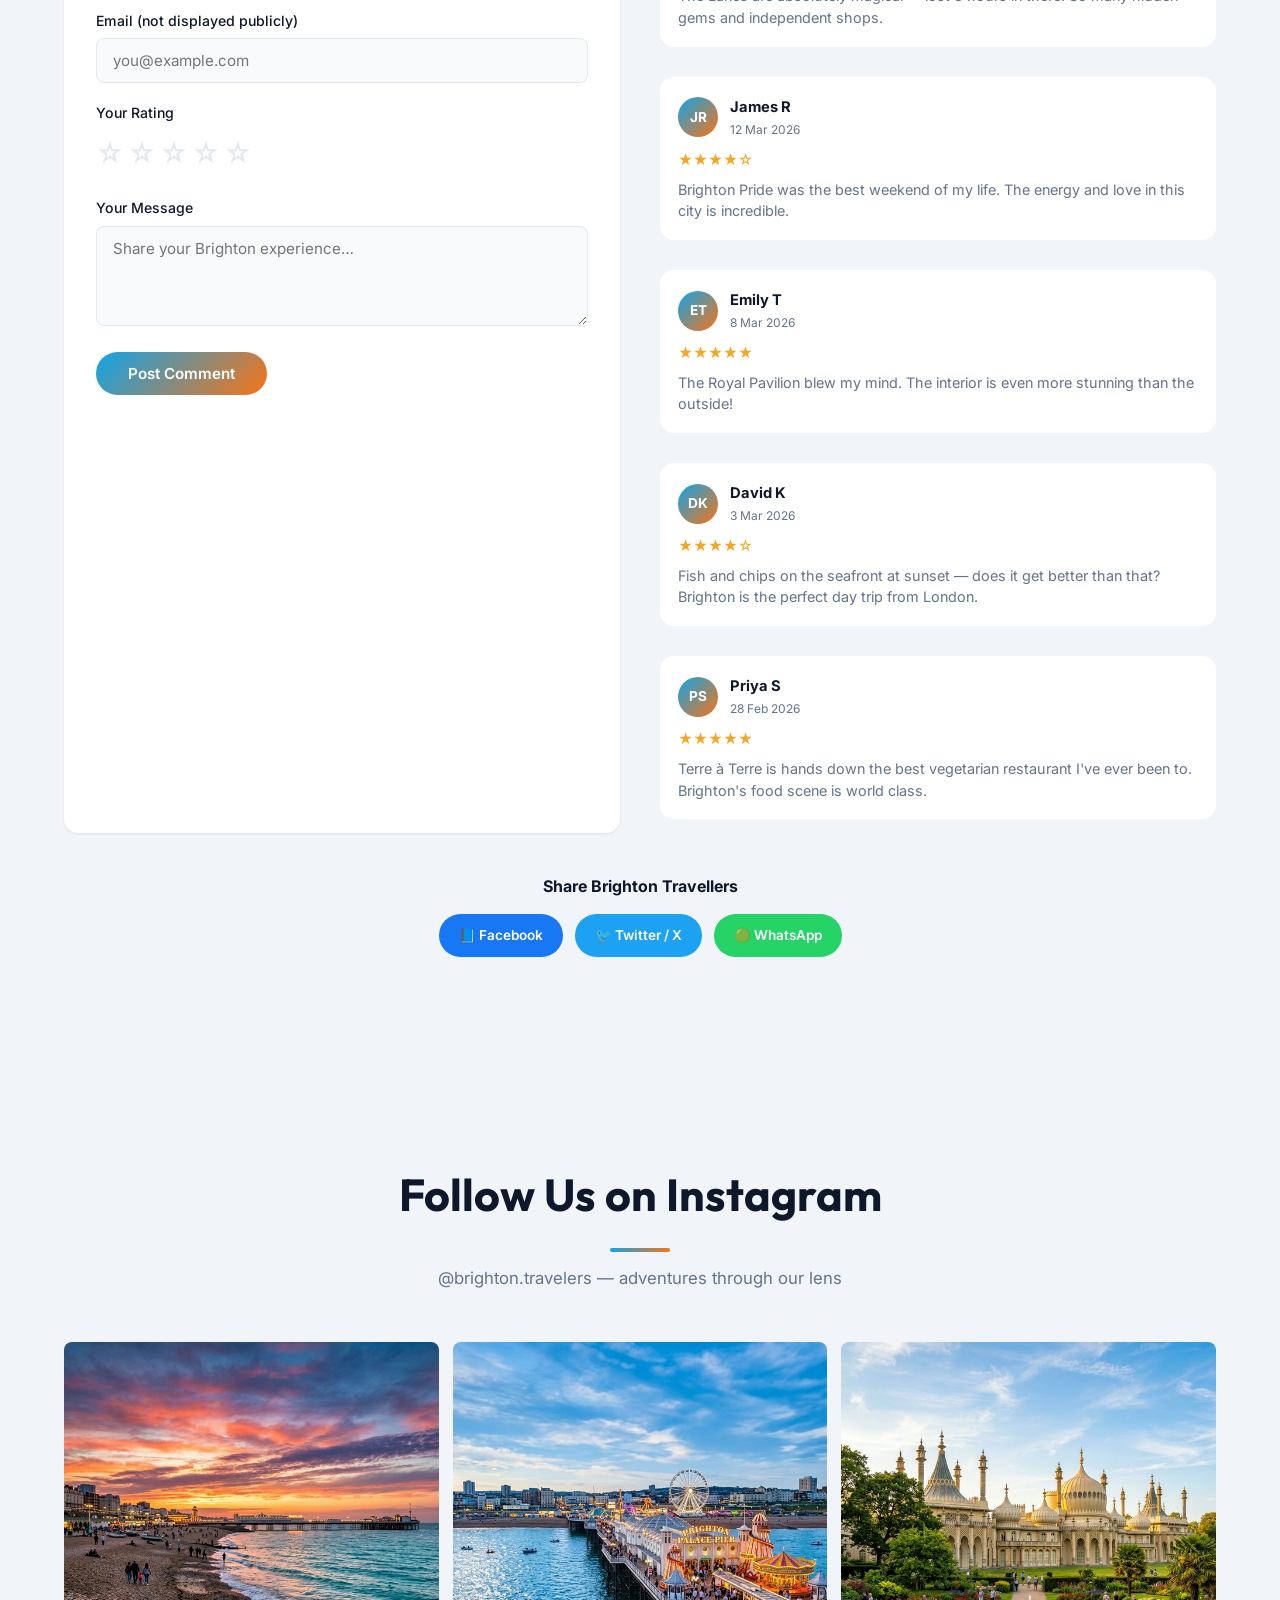
==== commit ad37a4ba: "SEO: Google verification, sitemap.xml, 3 blog pages, comprehensive on-page SEO - Add google8b5c5c6ae" ====
--- a/index.html
+++ b/index.html
@@ -6,15 +6,48 @@
   <meta name="viewport" content="width=device-width, initial-scale=1.0" />
 
   <!-- SEO Meta -->
-  <title>Brighton Travelers — Explore Brighton Like Never Before</title>
+  <title>Brighton Travel Guide | Best Places, Food &amp; Things to Do in Brighton</title>
   <meta name="description"
-    content="Discover Brighton's best destinations, food spots, events and hidden gems with Brighton Travelers. Plan your perfect seaside getaway today." />
-  <meta property="og:title" content="Brighton Travelers — Explore Brighton Like Never Before" />
+    content="Explore Brighton with our complete travel guide. Discover the best places, food spots, beaches, and hidden gems in Brighton, UK. Plan your perfect seaside getaway today." />
+  <meta name="keywords"
+    content="Brighton travel guide, things to do in Brighton, Brighton food spots, Brighton beach, places to visit Brighton UK, Brighton tourist places, best places in Brighton UK" />
+  <meta name="robots" content="index, follow" />
+  <link rel="canonical" href="https://brightontravelers.co.uk/" />
+  <link rel="sitemap" type="application/xml" title="Sitemap" href="/sitemap.xml" />
+
+  <!-- Open Graph -->
+  <meta property="og:title" content="Brighton Travel Guide | Best Places, Food &amp; Things to Do in Brighton" />
   <meta property="og:description"
-    content="Your ultimate guide to Brighton's best places, food, events and hidden gems." />
-  <meta property="og:image" content="images/hero.png" />
-  <meta property="og:url" content="https://arifkhan1001.github.io/brighton-travelers-website/" />
+    content="Explore Brighton with our complete travel guide. Discover the best places, food spots, beaches, and hidden gems in Brighton, UK." />
+  <meta property="og:image" content="https://brightontravelers.co.uk/images/hero.png" />
+  <meta property="og:url" content="https://brightontravelers.co.uk/" />
   <meta property="og:type" content="website" />
+  <meta property="og:site_name" content="Brighton Travelers" />
+
+  <!-- Twitter Card -->
+  <meta name="twitter:card" content="summary_large_image" />
+  <meta name="twitter:title" content="Brighton Travel Guide | Best Places, Food &amp; Things to Do in Brighton" />
+  <meta name="twitter:description" content="Explore Brighton with our complete travel guide. Discover the best places, food spots, beaches, and hidden gems in Brighton, UK." />
+  <meta name="twitter:image" content="https://brightontravelers.co.uk/images/hero.png" />
+
+  <!-- Structured Data -->
+  <script type="application/ld+json">
+  {
+    "@context": "https://schema.org",
+    "@type": "TouristDestination",
+    "name": "Brighton, UK",
+    "description": "Brighton is a vibrant seaside city on the south coast of England, famous for its Palace Pier, Royal Pavilion, eclectic food scene, and beautiful beaches.",
+    "url": "https://brightontravelers.co.uk/",
+    "touristType": ["Beach", "Culture", "Food", "History", "Nature"],
+    "publisher": {
+      "@type": "Organization",
+      "name": "Brighton Travelers",
+      "url": "https://brightontravelers.co.uk/",
+      "sameAs": ["https://www.instagram.com/brighton.travelers/"]
+    }
+  }
+  </script>
+
   <link rel="icon"
     href="data:image/svg+xml,<svg xmlns='http://www.w3.org/2000/svg' viewBox='0 0 100 100'><text y='.9em' font-size='90'>🌊</text></svg>" />
 
@@ -53,6 +86,7 @@
         <li><a href="#history">History</a></li>
         <li><a href="#events">Events</a></li>
         <li><a href="#nearby">Nearby</a></li>
+        <li><a href="#blog">Blog</a></li>
         <li><a href="#community">Community</a></li>
         <li><a href="#promote">Promote</a></li>
         <!-- Dark mode toggle inside nav -->
@@ -76,8 +110,8 @@
     <div class="hero-bg"></div>
     <div class="hero-overlay"></div>
     <div class="hero-content">
-      <h1>Brighton Travelers</h1>
-      <p>Explore Brighton like never before — sun, sea, culture and unforgettable moments await you.</p>
+      <h1>Brighton Travel Guide – Explore the Best of Brighton</h1>
+      <p>Welcome to Brighton Travelers — your ultimate guide to exploring Brighton, one of the most vibrant seaside cities in the UK. Discover the best places, food spots, beaches, and hidden gems.</p>
       <a href="#about" class="btn-hero">Discover More</a>
     </div>
     <div class="scroll-indicator"><span></span></div>
@@ -91,17 +125,17 @@
 
       <div class="about-grid">
         <div class="about-image reveal">
-          <img src="images/brighton-beach.png" alt="Brighton Beach with colourful beach huts" />
+          <img src="images/brighton-beach.png" alt="Brighton Beach with colourful beach huts and pebble shore UK" />
         </div>
         <div class="about-text reveal">
           <h3>The Jewel of the South Coast</h3>
           <p>
-            Nestled on the sparkling south coast of England, Brighton has been enchanting visitors since the 18th
+            Nestled on the sparkling south coast of England, <strong>Brighton</strong> has been enchanting visitors since the 18th
             century when the Prince Regent first made it his royal playground. Today it's one of the UK's most vibrant
-            and inclusive cities.
+            and inclusive cities — and one of the most popular <strong>tourist places in Brighton</strong>.
           </p>
           <p>
-            From the iconic pebble beach and stunning Regency architecture to its thriving arts scene, quirky
+            From the iconic <strong>Brighton Beach</strong> and stunning Regency architecture to its thriving arts scene, quirky
             independent shops and legendary nightlife, Brighton blends seaside charm with cosmopolitan flair like
             nowhere else.
           </p>
@@ -112,6 +146,18 @@
         </div>
       </div>
 
+      <!-- SEO Content Block -->
+      <div class="seo-intro reveal" style="margin-top:40px; padding:32px; background:var(--clr-bg-alt); border-radius:16px; border-left:4px solid var(--clr-primary);">
+        <h2 style="margin-bottom:12px;">Top Things to Do in Brighton</h2>
+        <p>From iconic attractions to hidden corners, Brighton has something for everyone. Walk along the famous <strong>Brighton Palace Pier</strong>, explore the historic <strong>Royal Pavilion</strong>, or relax on <strong>Brighton Beach</strong>. Whether you're looking for the best places in Brighton UK or planning an adventure, this Brighton travel guide has you covered.</p>
+
+        <h2 style="margin:24px 0 12px;">Best Food Spots in Brighton</h2>
+        <p>Brighton is renowned for its incredible food scene — more vegetarian restaurants per capita than anywhere else in Britain, plus award-winning seafood, world-class street food markets, and cosy cafés tucked down The Lanes. Discover the best food spots in Brighton with our curated guide.</p>
+
+        <h2 style="margin:24px 0 12px;">Must Visit Places in Brighton</h2>
+        <p>Don't miss <strong>Brighton Palace Pier</strong>, the exotic <strong>Royal Pavilion</strong>, the vibrant <strong>North Laine</strong>, winding streets of <strong>The Lanes</strong>, and <strong>British Airways i360</strong>. These are the must-see places to visit near Brighton that every traveller should experience.</p>
+      </div>
+
       <!-- Stats Bar -->
       <div class="stats-bar reveal">
         <div class="stat-item">
@@ -145,46 +191,45 @@
   <!-- ==================== 3. MUST VISIT PLACES ==================== -->
   <section class="section" id="places" style="background: var(--clr-bg-alt);">
     <div class="container">
-      <h2 class="section-title reveal">Must-Visit Places</h2>
-      <p class="section-subtitle reveal">Brighton's iconic landmarks you simply can't miss</p>
+      <h2 class="section-title reveal">Must-Visit Places in Brighton</h2>
+      <p class="section-subtitle reveal">Brighton's iconic tourist places and landmarks you simply can't miss</p>
 
       <div class="card-grid">
         <!-- Brighton Palace Pier -->
         <div class="card reveal">
           <div class="card-img">
-            <img src="images/palace-pier.png" alt="Brighton Palace Pier" />
+            <img src="images/palace-pier.png" alt="Brighton Palace Pier at sunset UK – iconic Victorian pleasure pier" />
             <span class="card-badge">Iconic</span>
           </div>
           <div class="card-body">
             <h3>Brighton Palace Pier</h3>
             <p>The city's most famous landmark — a Victorian pleasure pier with fairground rides, arcades, and stunning
-              sea views stretching to the horizon.</p>
+              sea views stretching to the horizon. A must-visit place in Brighton UK.</p>
           </div>
         </div>
 
         <!-- Royal Pavilion -->
         <div class="card reveal">
           <div class="card-img">
-            <img src="images/royal-pavilion.png" alt="Royal Pavilion" />
+            <img src="images/royal-pavilion.png" alt="Royal Pavilion Brighton – exotic Indo-Saracenic palace built for King George IV" />
             <span class="card-badge">Heritage</span>
           </div>
           <div class="card-body">
             <h3>Royal Pavilion</h3>
             <p>An extraordinary Indo-Saracenic palace built for King George IV. Its opulent interior and exotic gardens
-              make it a true architectural wonder.</p>
+              make it a true architectural wonder and a top Brighton tourist place.</p>
           </div>
         </div>
 
         <!-- Brighton Beach -->
         <div class="card reveal">
           <div class="card-img">
-            <img src="images/brighton-beach.png" alt="Brighton Beach" />
+            <img src="images/brighton-beach.png" alt="Brighton Beach guide – famous pebble shore with colourful beach huts UK" />
             <span class="card-badge">Classic</span>
           </div>
           <div class="card-body">
             <h3>Brighton Beach</h3>
-            <p>Famous pebble beaches with colourful beach huts, lively promenade, and spectacular sunsets that paint the
-              sky in shades of orange and pink.</p>
+            <p>Famous pebble beaches with colourful beach huts, lively promenade, and spectacular sunsets. The ultimate Brighton beach guide experience — don't miss it.</p>
           </div>
         </div>
 
@@ -272,8 +317,8 @@
   <!-- ==================== 4. FOOD & DRINK SPOTS ==================== -->
   <section class="section" id="food">
     <div class="container">
-      <h2 class="section-title reveal">Brighton's Best Bites</h2>
-      <p class="section-subtitle reveal">Savour Brighton's legendary culinary scene</p>
+      <h2 class="section-title reveal">Best Food Spots in Brighton</h2>
+      <p class="section-subtitle reveal">Savour Brighton's legendary culinary scene – from fish &amp; chips to fine dining</p>
 
       <div class="food-layout reveal">
         <div class="food-intro">
@@ -867,6 +912,66 @@
     </div>
   </section>
 
+  <!-- ==================== BLOG SECTION ==================== -->
+  <section class="section" id="blog">
+    <div class="container">
+      <h2 class="section-title reveal">Brighton Travel Blog</h2>
+      <p class="section-subtitle reveal">In-depth guides to help you get the most out of Brighton</p>
+
+      <div class="card-grid reveal">
+        <!-- Blog 1 -->
+        <div class="card">
+          <div class="card-img">
+            <img src="images/palace-pier.png" alt="Top 10 things to do in Brighton UK – Brighton Palace Pier" loading="lazy" />
+            <span class="card-badge">Guide</span>
+          </div>
+          <div class="card-body">
+            <h3>Top 10 Things to Do in Brighton</h3>
+            <p>From riding the Palace Pier to exploring the Royal Pavilion — your complete list of must-do activities in Brighton, UK.</p>
+            <a href="things-to-do.html" class="btn-directions" style="margin-top:12px; display:inline-block;">Read Guide →</a>
+          </div>
+        </div>
+
+        <!-- Blog 2 -->
+        <div class="card">
+          <div class="card-img">
+            <img src="images/street-food.png" alt="Best food spots in Brighton – street food markets and fish and chips" loading="lazy" />
+            <span class="card-badge">Food</span>
+          </div>
+          <div class="card-body">
+            <h3>Best Food Spots in Brighton</h3>
+            <p>Fish &amp; chips by the sea, vegan restaurants, street food markets and more — discover Brighton's incredible food scene.</p>
+            <a href="food-spots.html" class="btn-directions" style="margin-top:12px; display:inline-block;">Read Guide →</a>
+          </div>
+        </div>
+
+        <!-- Blog 3 -->
+        <div class="card">
+          <div class="card-img">
+            <img src="images/royal-pavilion.png" alt="One day Brighton itinerary – morning beach walk to Royal Pavilion sunset" loading="lazy" />
+            <span class="card-badge">Itinerary</span>
+          </div>
+          <div class="card-body">
+            <h3>One Day Brighton Itinerary</h3>
+            <p>Only 24 hours in Brighton? Make every moment count with our perfectly planned one-day itinerary for this stunning seaside city.</p>
+            <a href="one-day-itinerary.html" class="btn-directions" style="margin-top:12px; display:inline-block;">Read Guide →</a>
+          </div>
+        </div>
+      </div>
+    </div>
+  </section>
+
+  <!-- ==================== AGENCY CTA ==================== -->
+  <section class="section" id="agency" style="background: var(--clr-bg-alt);">
+    <div class="container">
+      <div class="promote-hero reveal" style="text-align:center;">
+        <h2 style="margin-bottom:12px;">Want a Website Like This?</h2>
+        <p style="max-width:600px; margin:0 auto 24px;">This Brighton travel website was built by <strong>Zayntic Labs</strong> — a modern web design agency creating stunning websites for businesses across the UK. Whether you need a travel site, restaurant website, or business landing page, we've got you covered.</p>
+        <a href="https://www.zaynticlabs.co.uk" target="_blank" rel="noopener" class="btn-hero" style="font-size:1rem;">🚀 Visit Zayntic Labs</a>
+      </div>
+    </div>
+  </section>
+
   <!-- ==================== 13. FOOTER ==================== -->
   <footer class="footer" id="footer">
     <div class="container">
@@ -879,10 +984,13 @@
         <div>
           <h4>Quick Links</h4>
           <ul>
-            <li><a href="#about">About</a></li>
-            <li><a href="#places">Places</a></li>
-            <li><a href="#food">Food & Drink</a></li>
+            <li><a href="#about">About Brighton</a></li>
+            <li><a href="#places">Must-Visit Places</a></li>
+            <li><a href="#food">Best Food Spots</a></li>
             <li><a href="#events">Events</a></li>
+            <li><a href="things-to-do.html">Top 10 Things To Do</a></li>
+            <li><a href="food-spots.html">Brighton Food Guide</a></li>
+            <li><a href="one-day-itinerary.html">1 Day Itinerary</a></li>
           </ul>
         </div>
         <div>
@@ -904,7 +1012,7 @@
           <img src="https://img.shields.io/endpoint?url=https://hits.dwyl.com/arifkhan1001/brighton-travelers-website.json&label=Ripples&color=0ea5e9&style=flat-square" alt="Ripples Visitor Counter">
         </div>
         &copy; 2026 Brighton Travelers. All rights reserved. Made with ❤️ for the love of travel.<br>
-        Developed by <strong>Zayntic Labs</strong>. Email: <a href="mailto:zaynticlabs@gmail.com"
+        Developed by <strong><a href="https://www.zaynticlabs.co.uk/" target="_blank" rel="noopener" style="color:var(--clr-text); text-decoration: underline; text-underline-offset: 3px;">Zayntic Labs</a></strong>. Email: <a href="mailto:zaynticlabs@gmail.com"
           style="color:var(--clr-primary);">zaynticlabs@gmail.com</a>
       </div>
     </div>
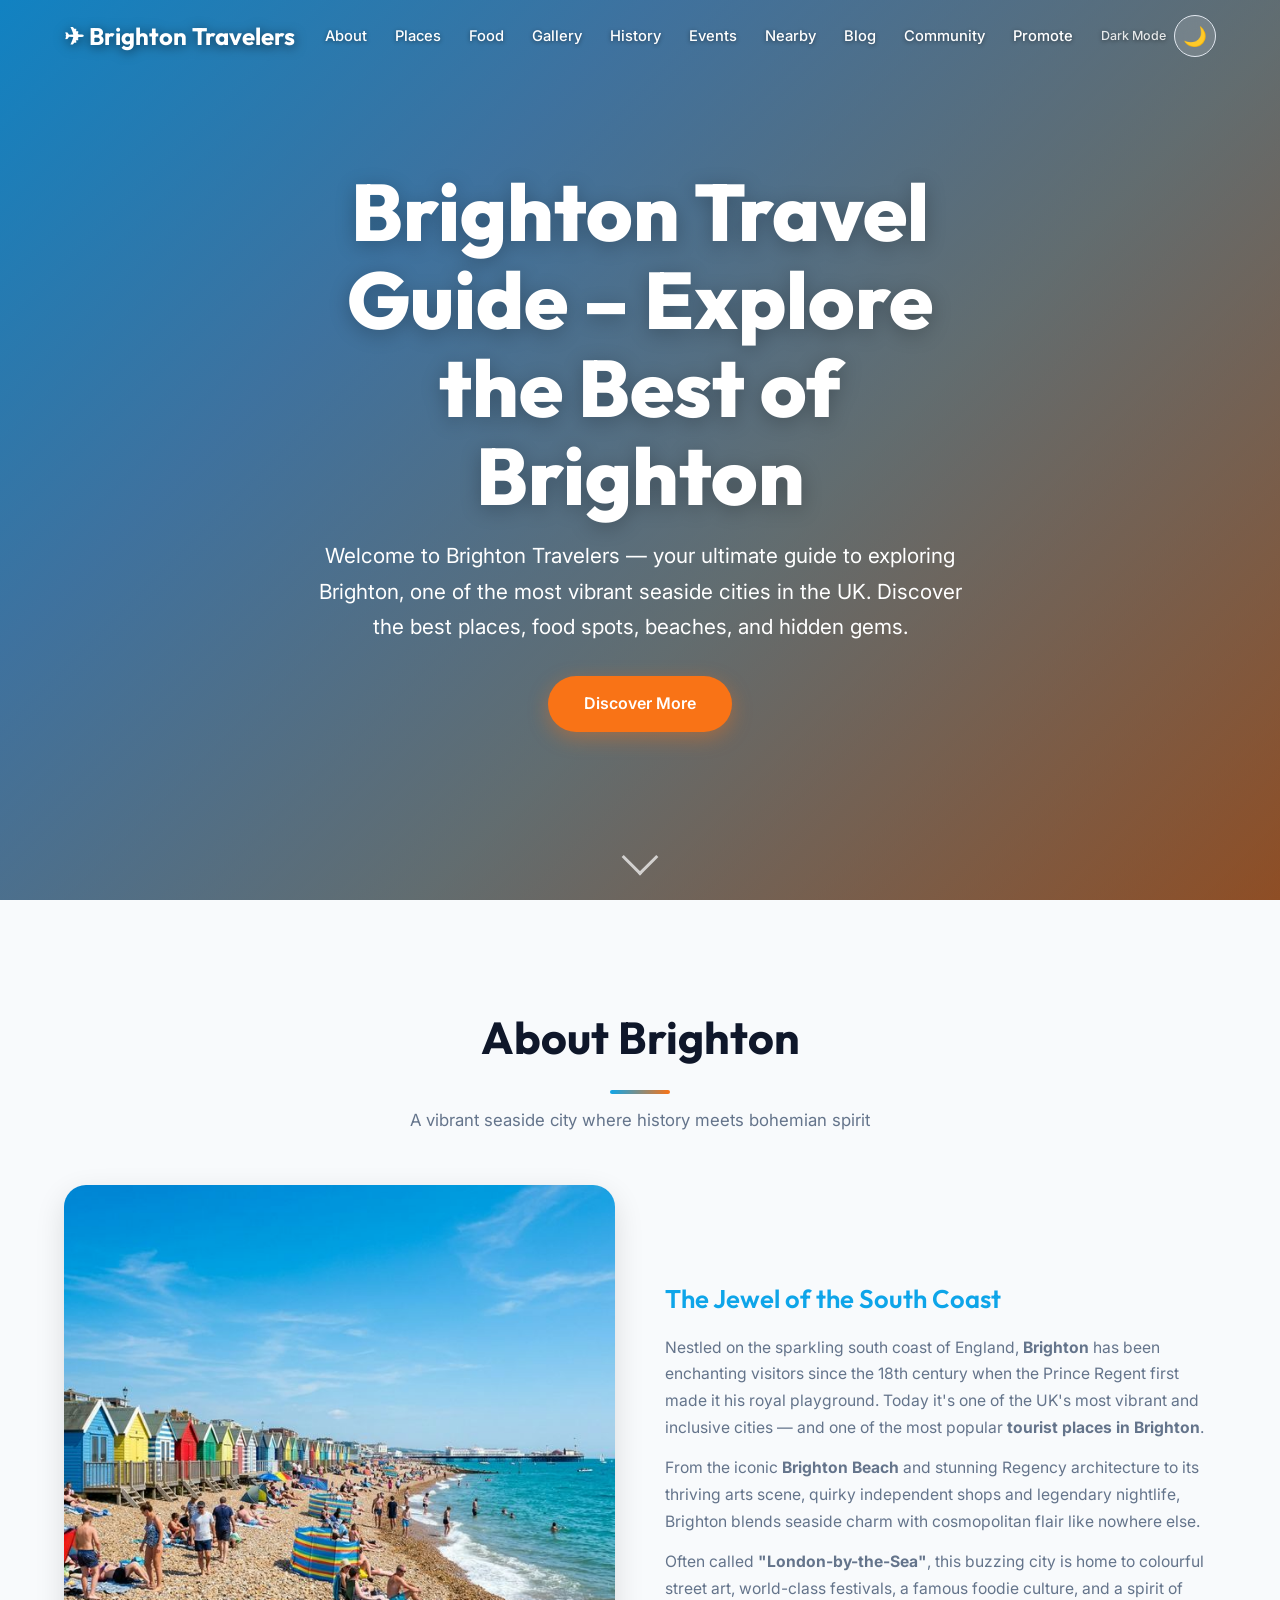
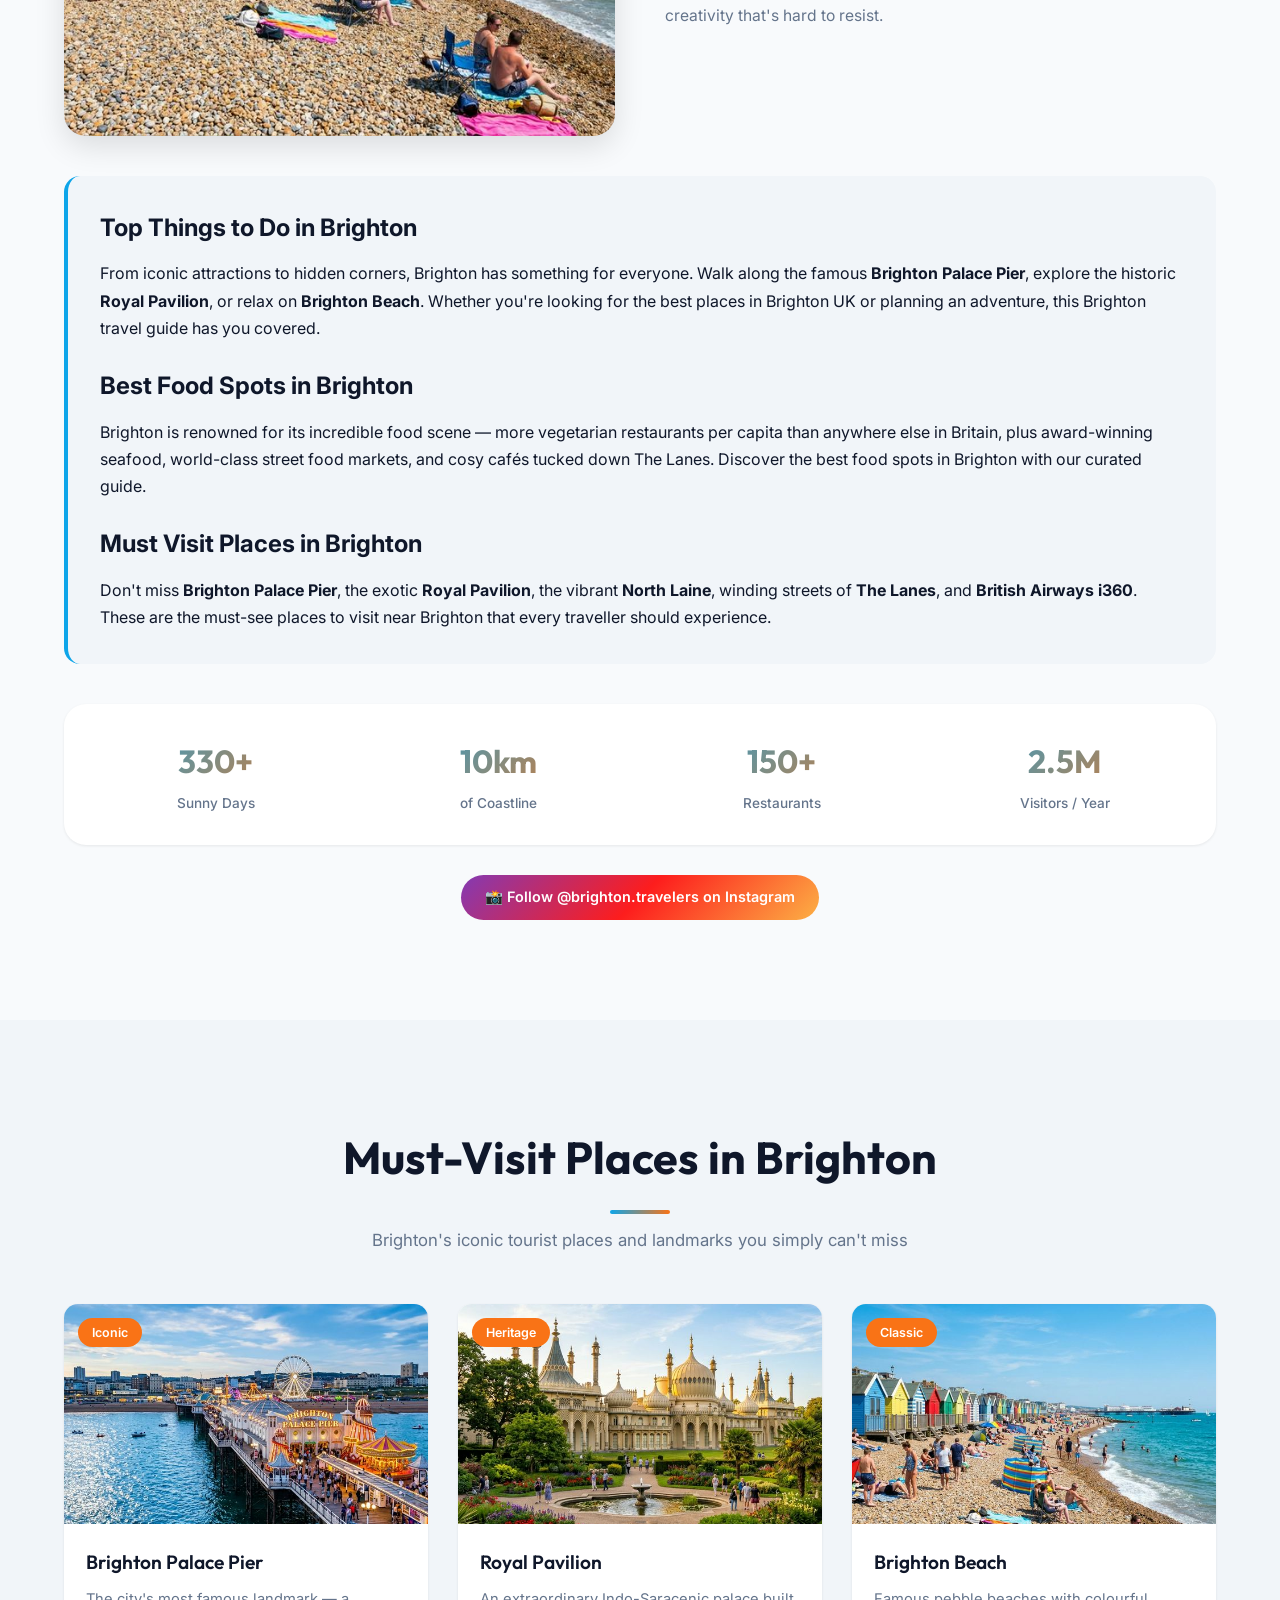
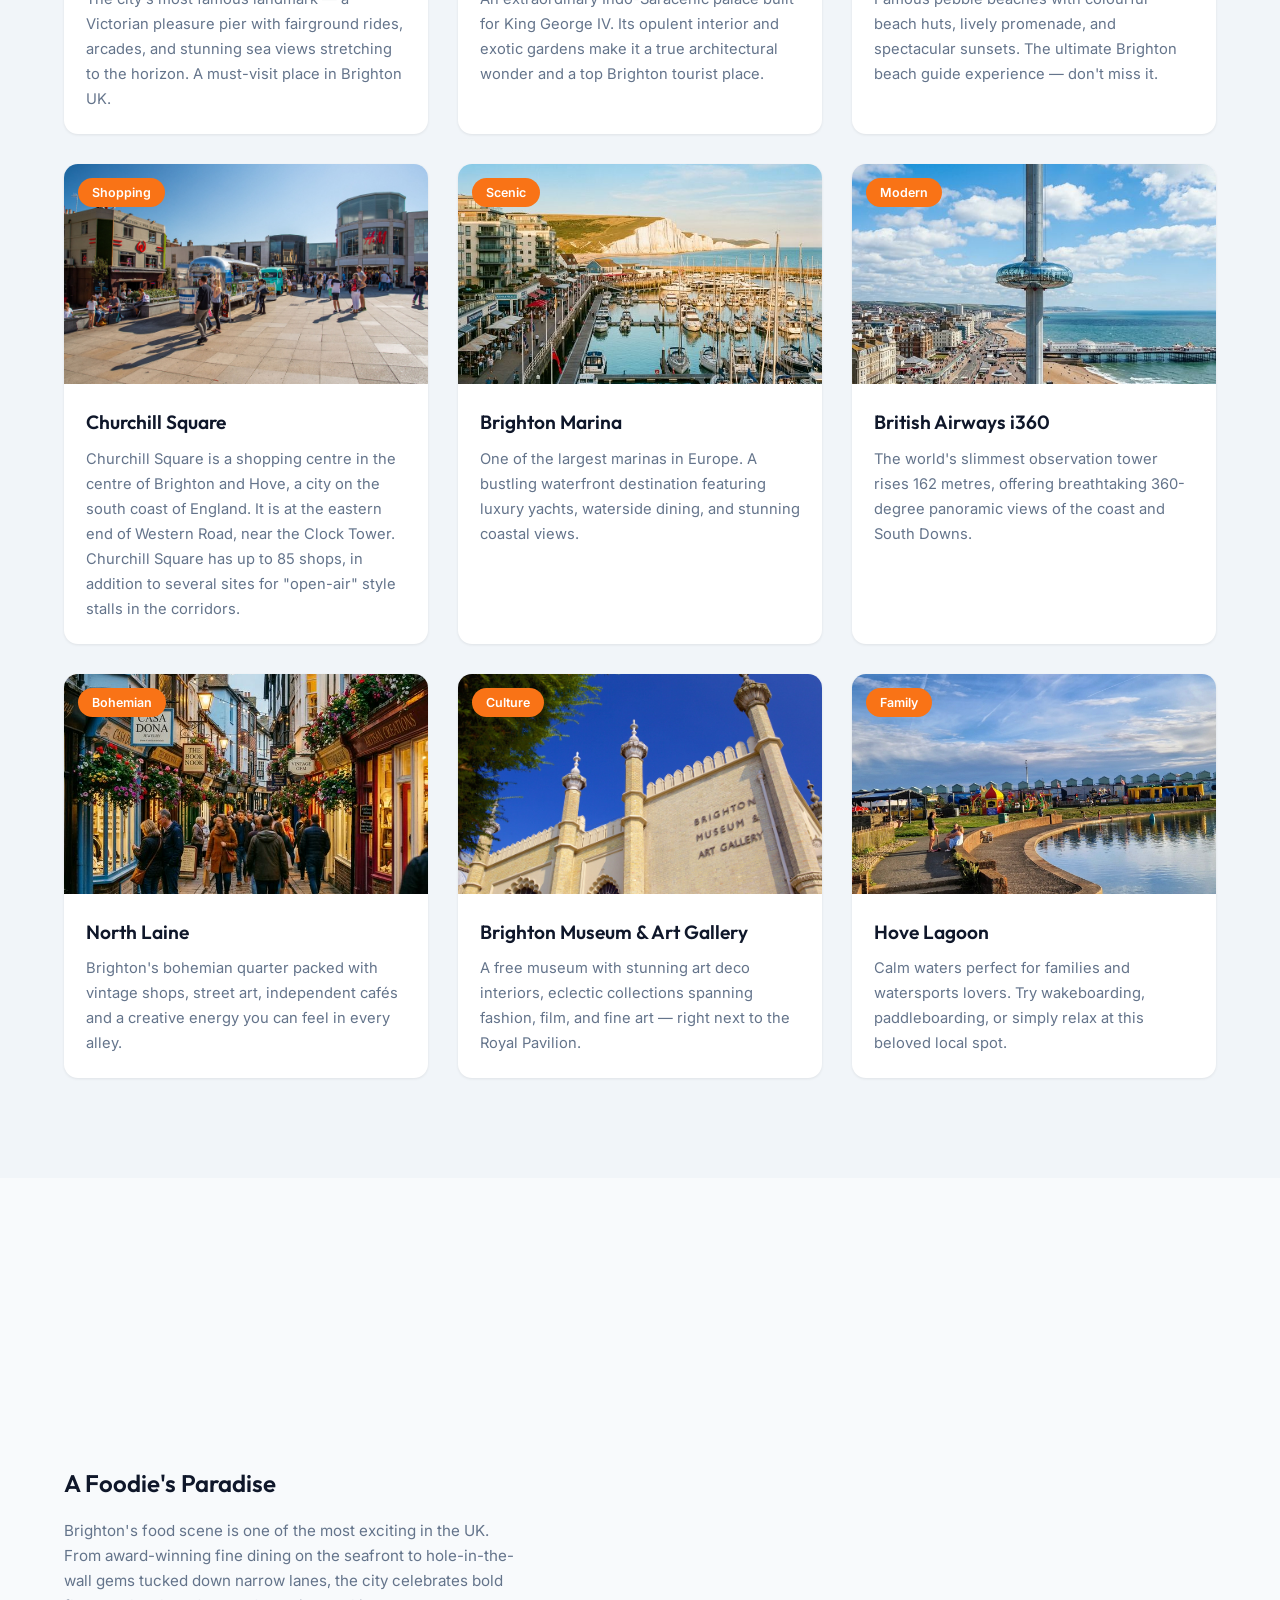
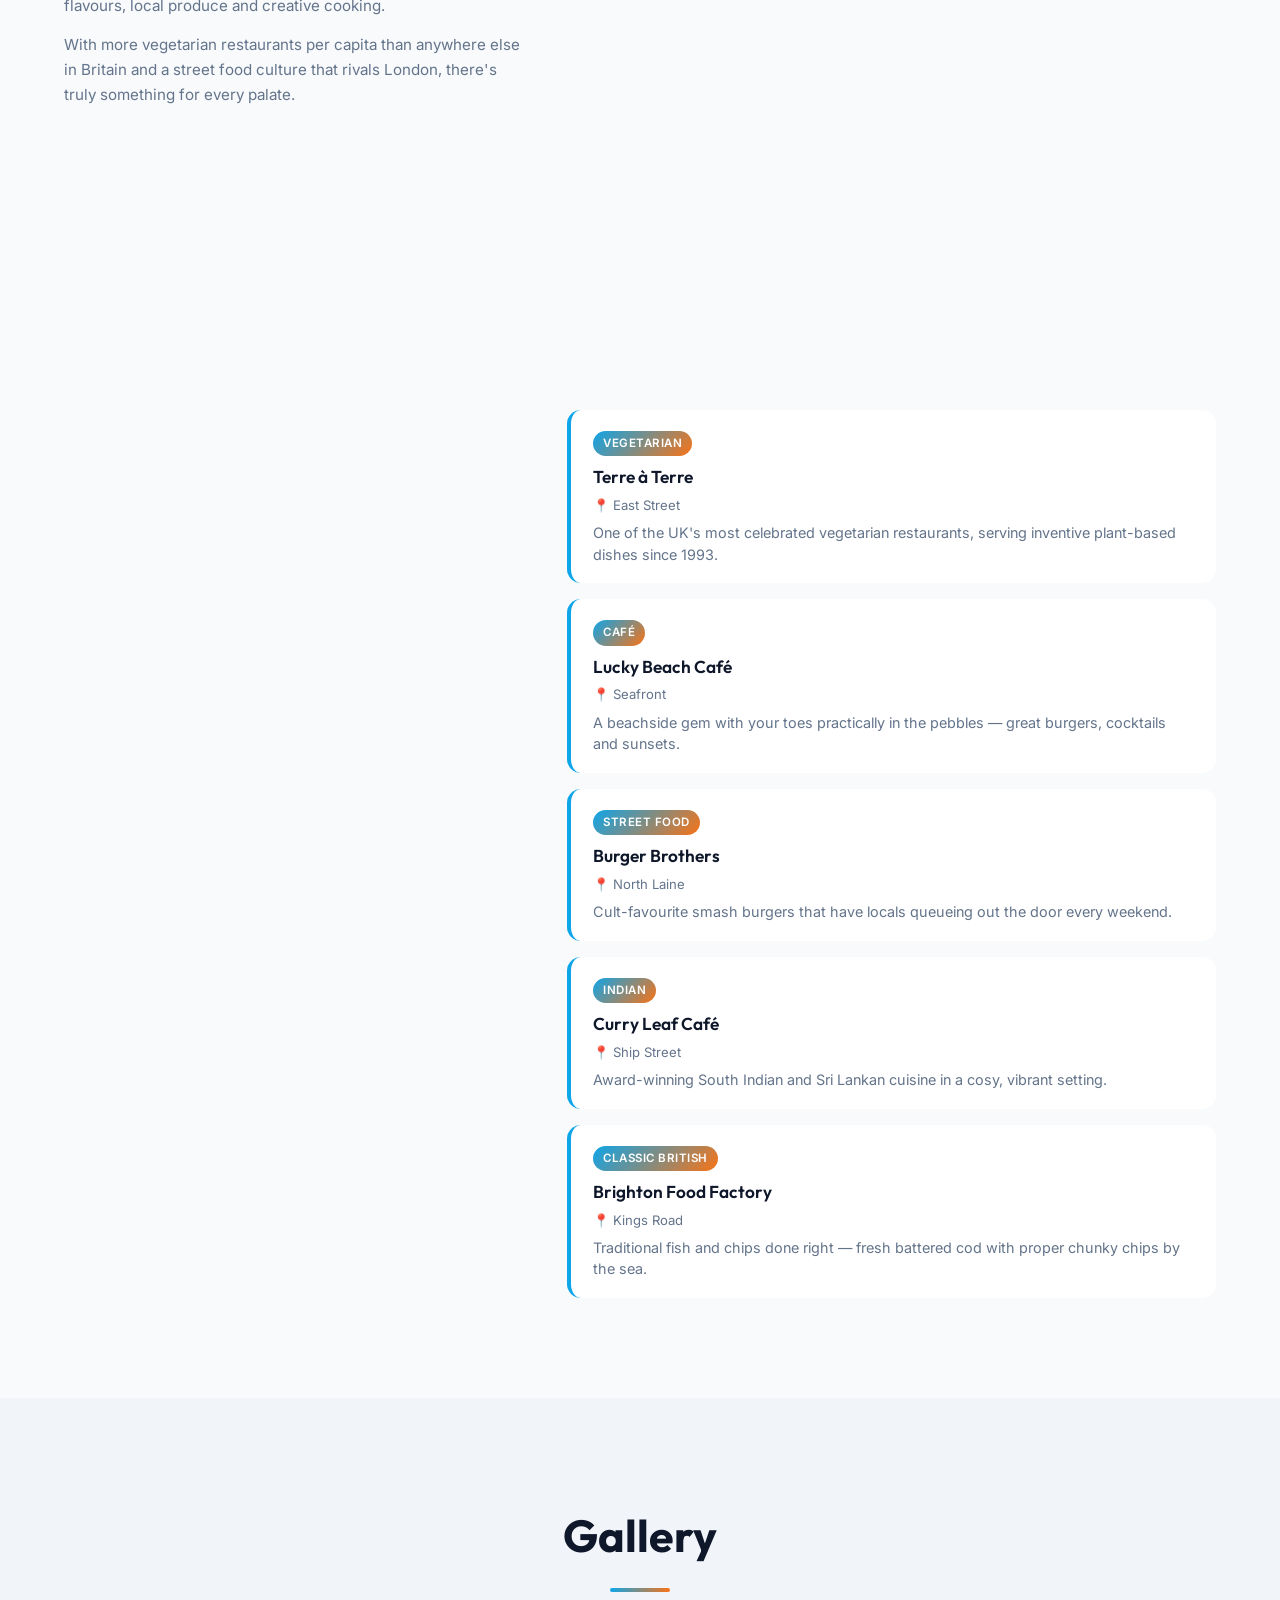
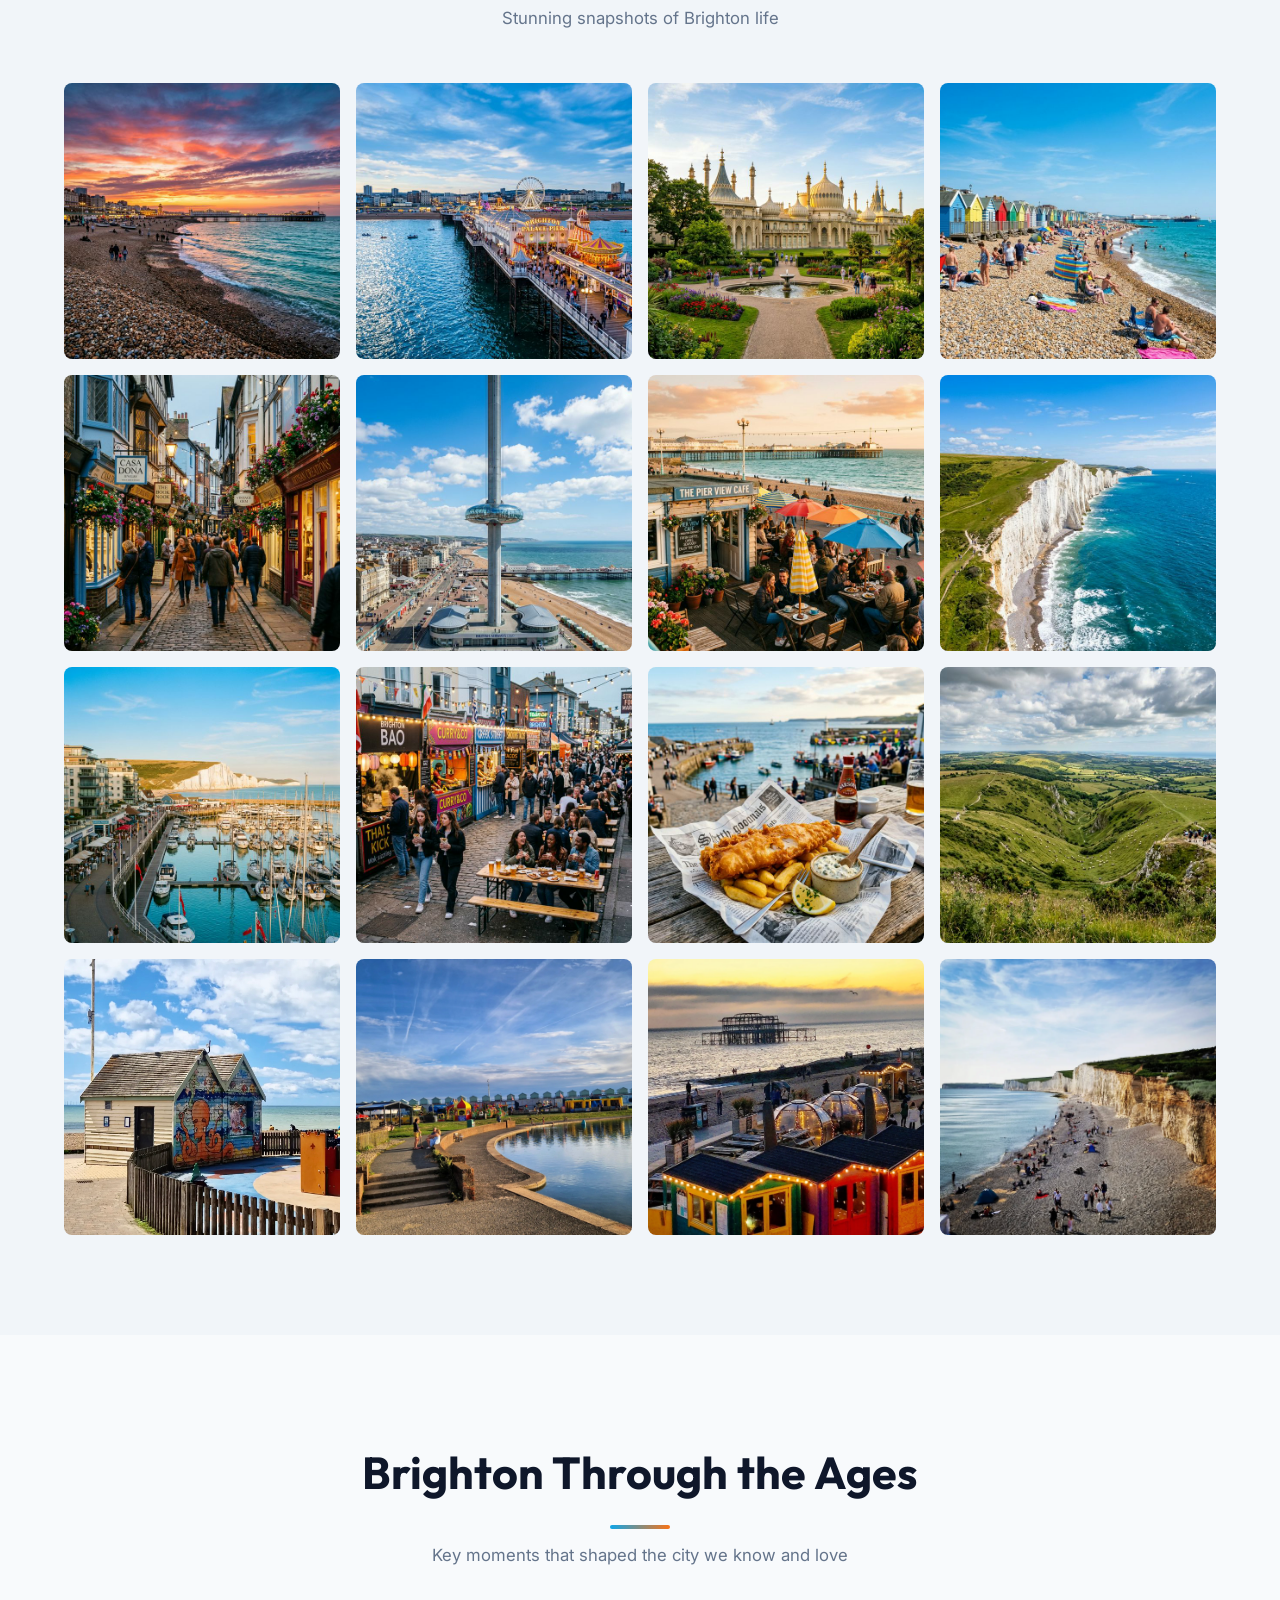
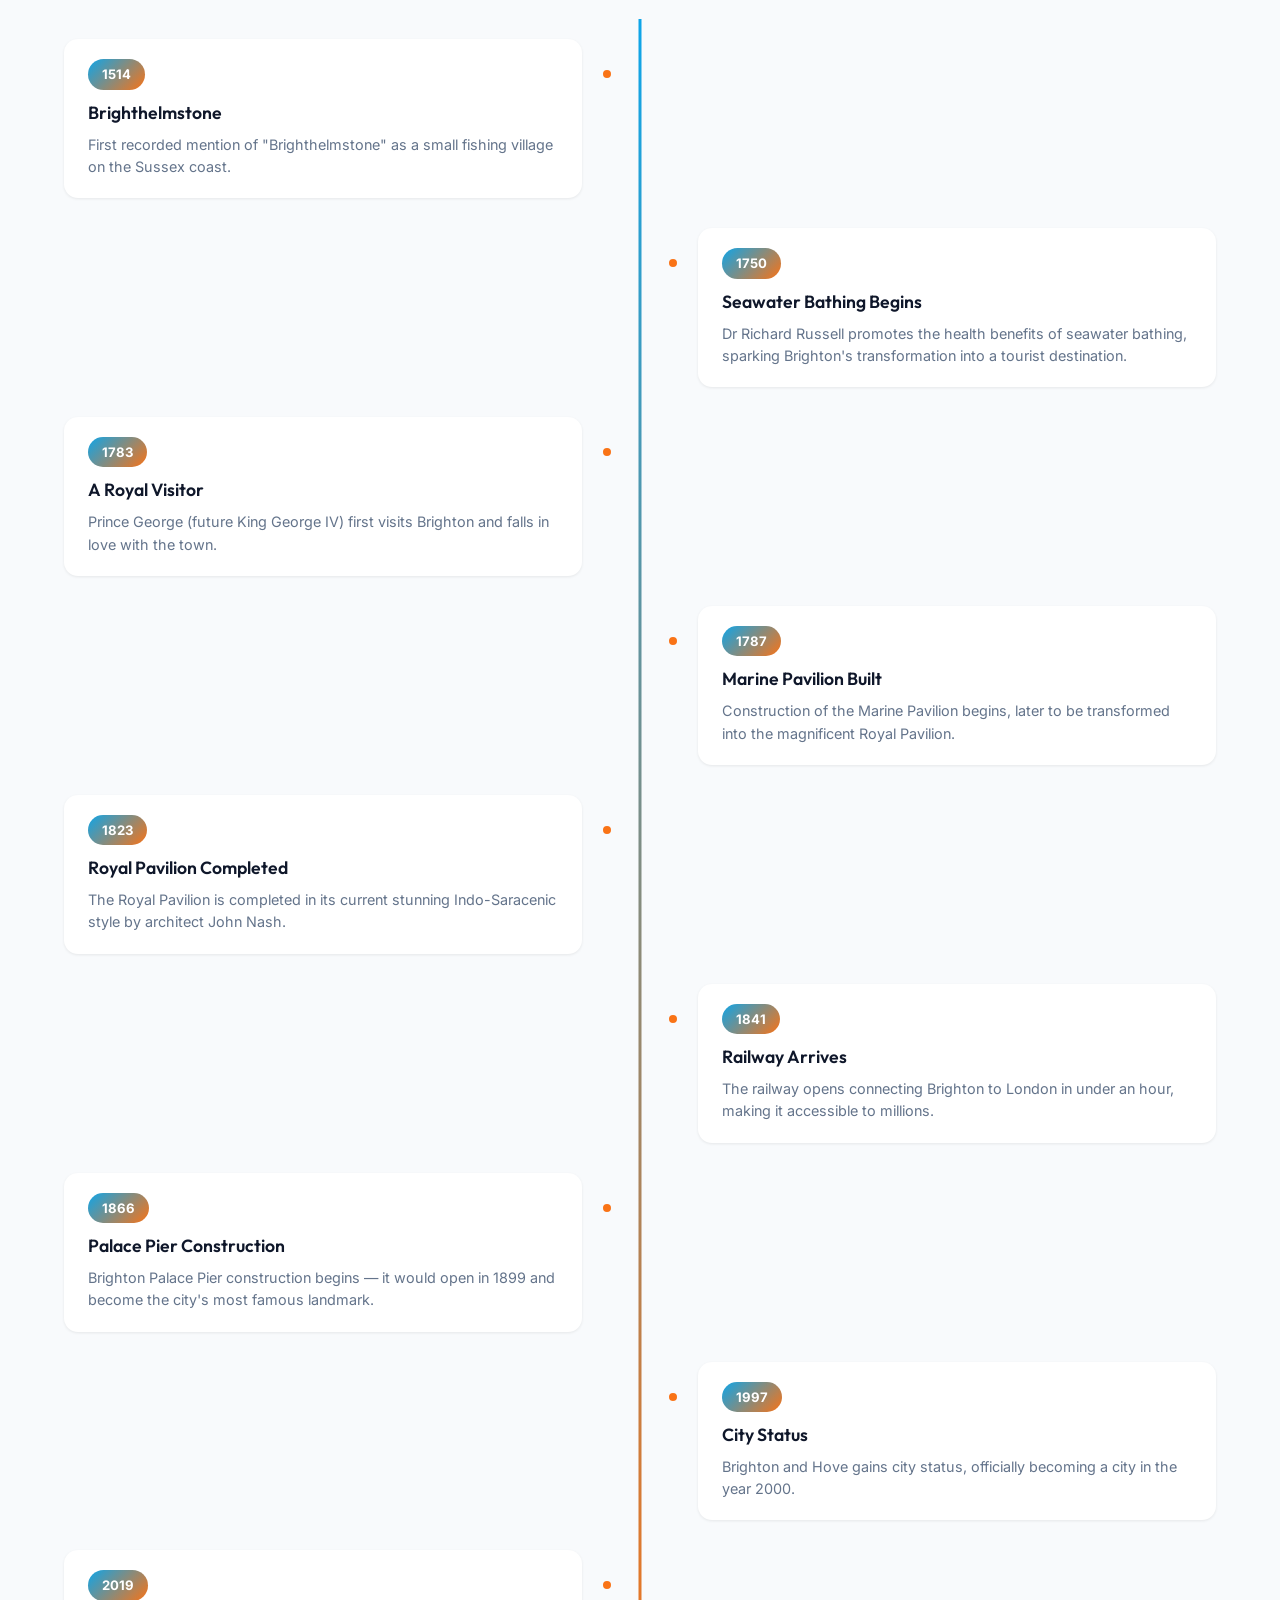
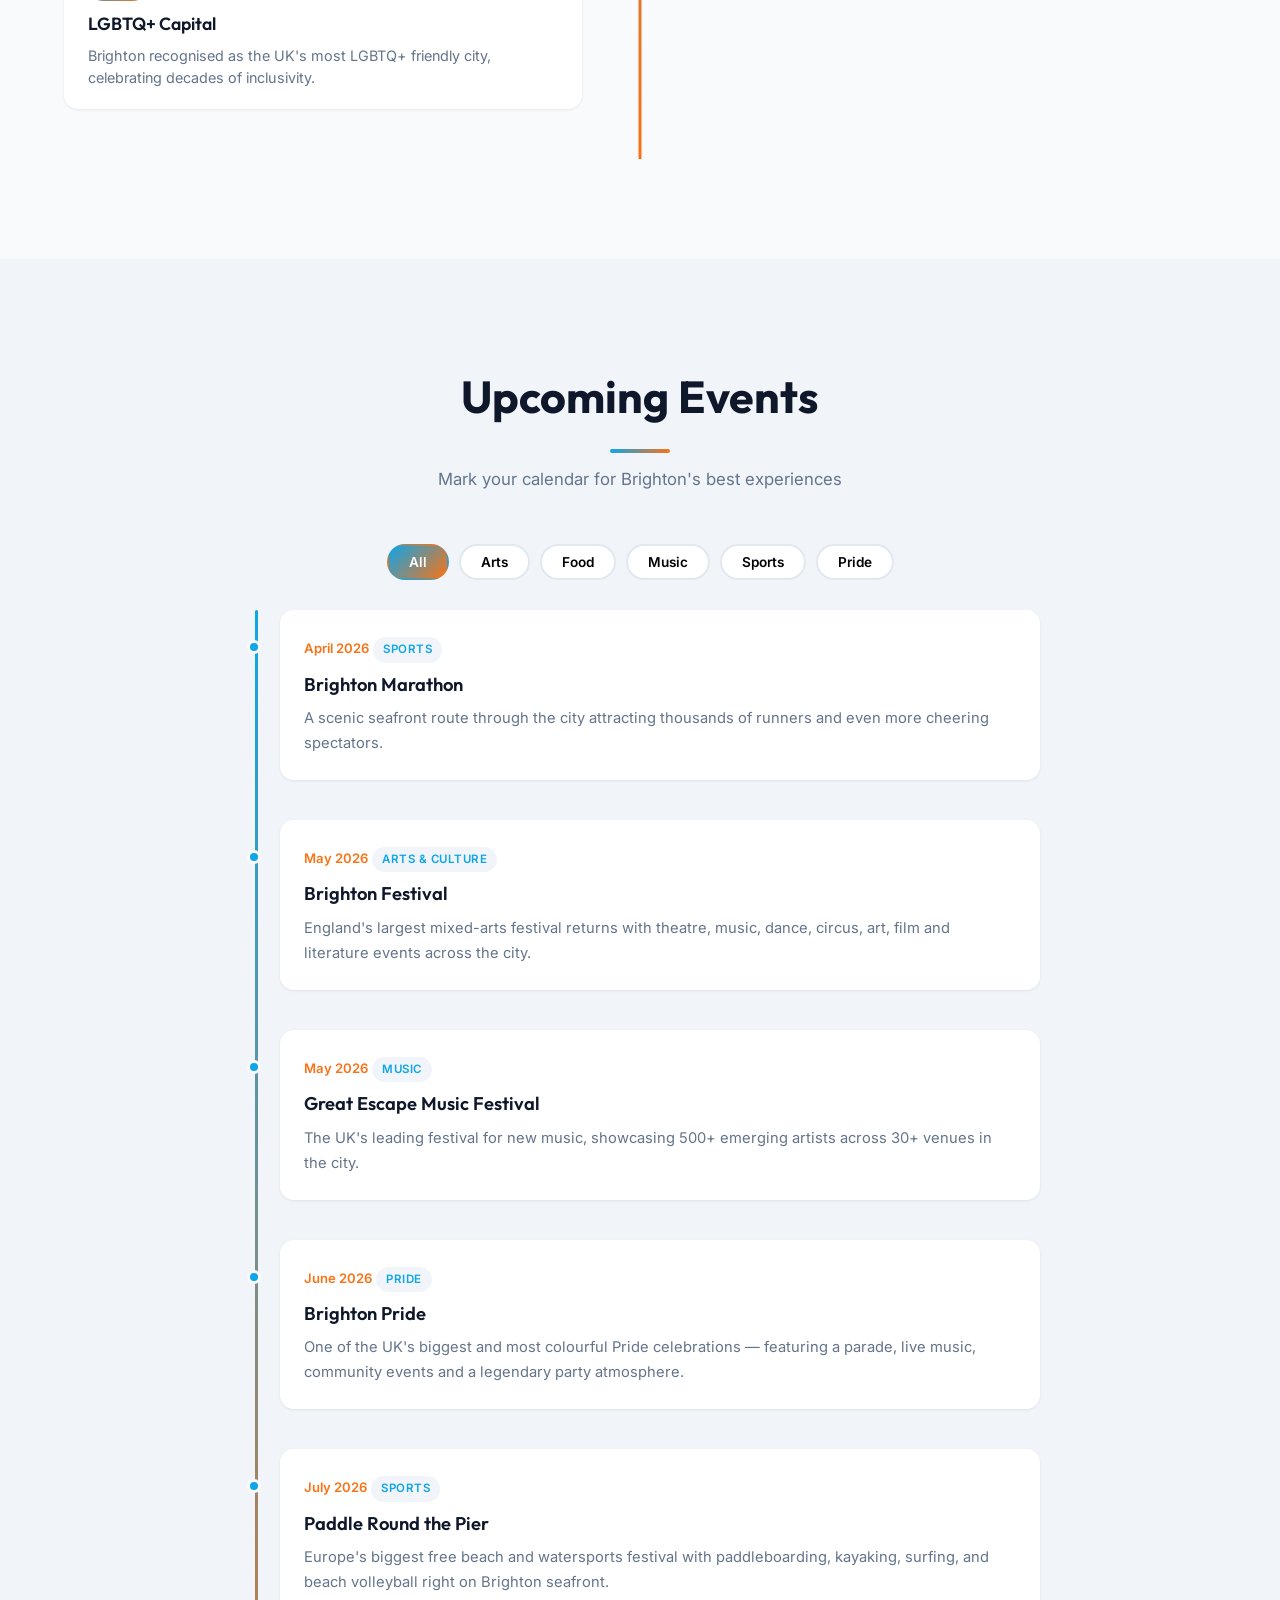
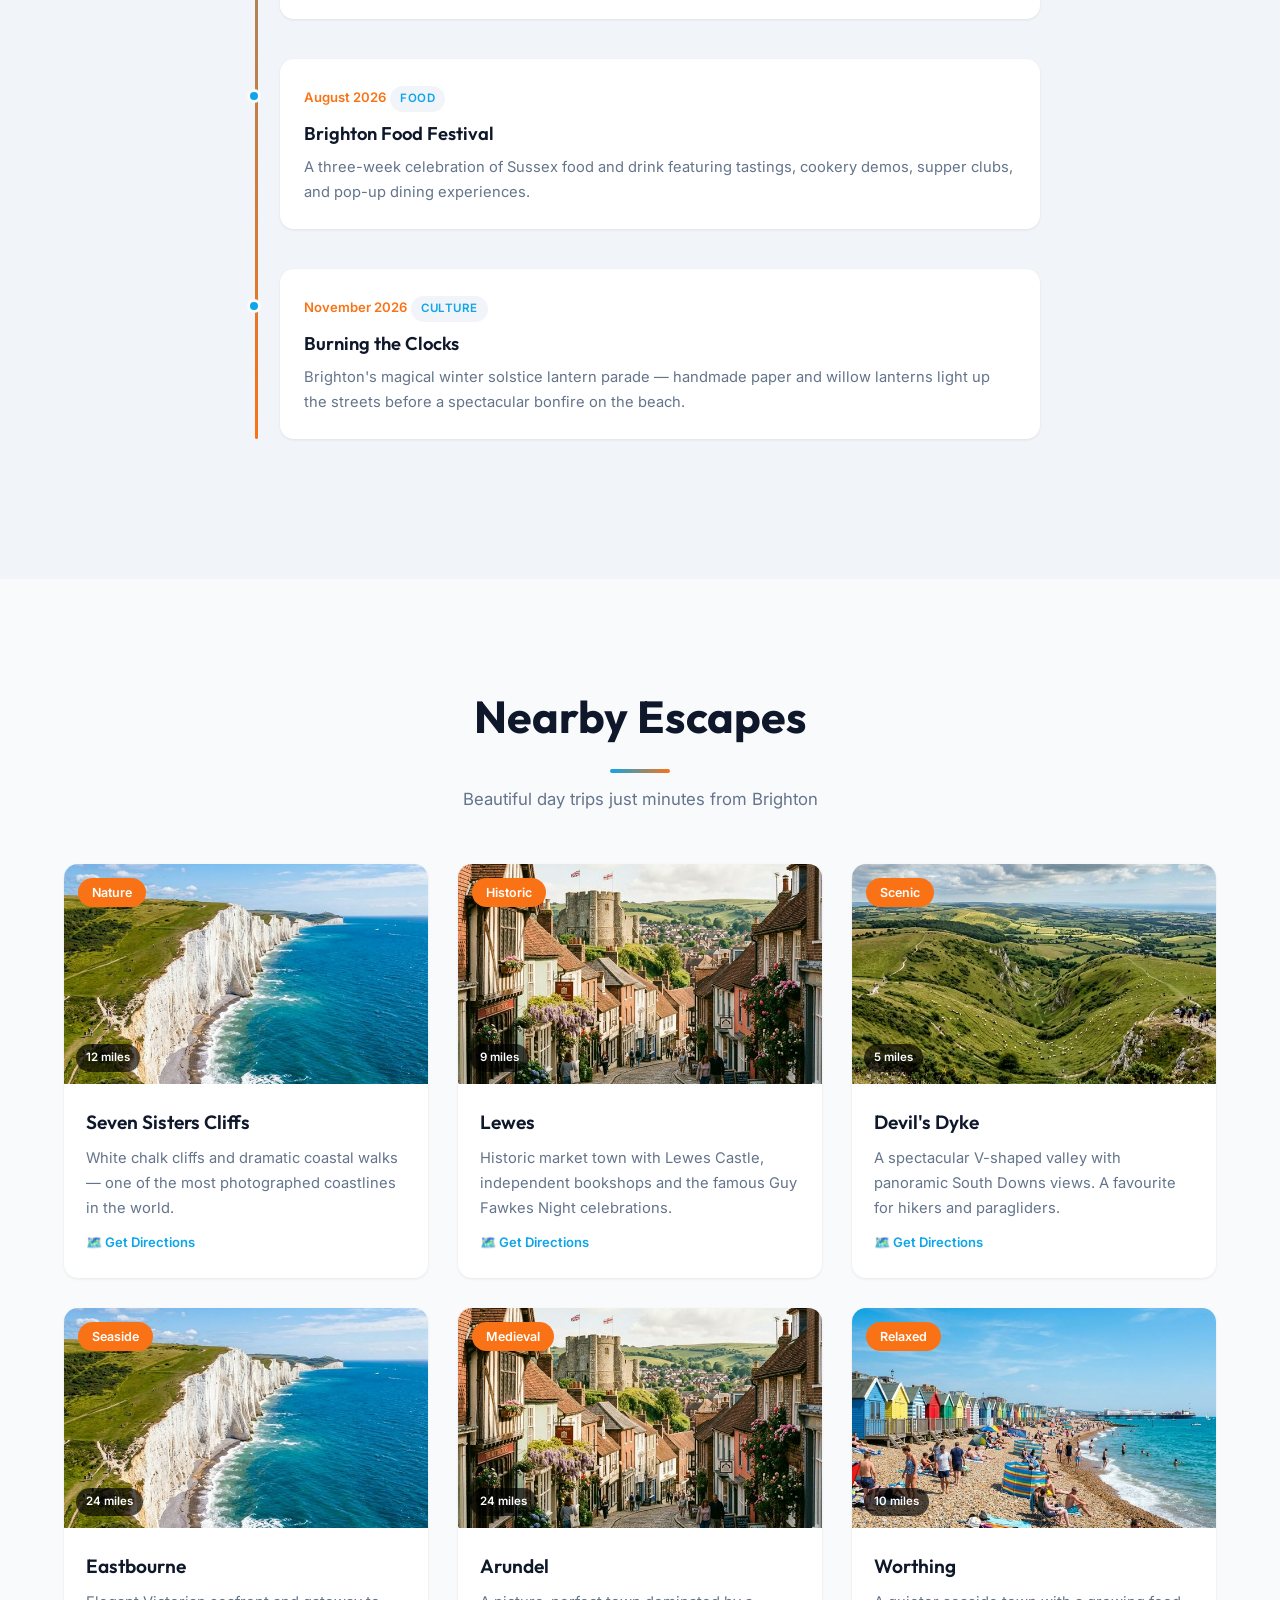
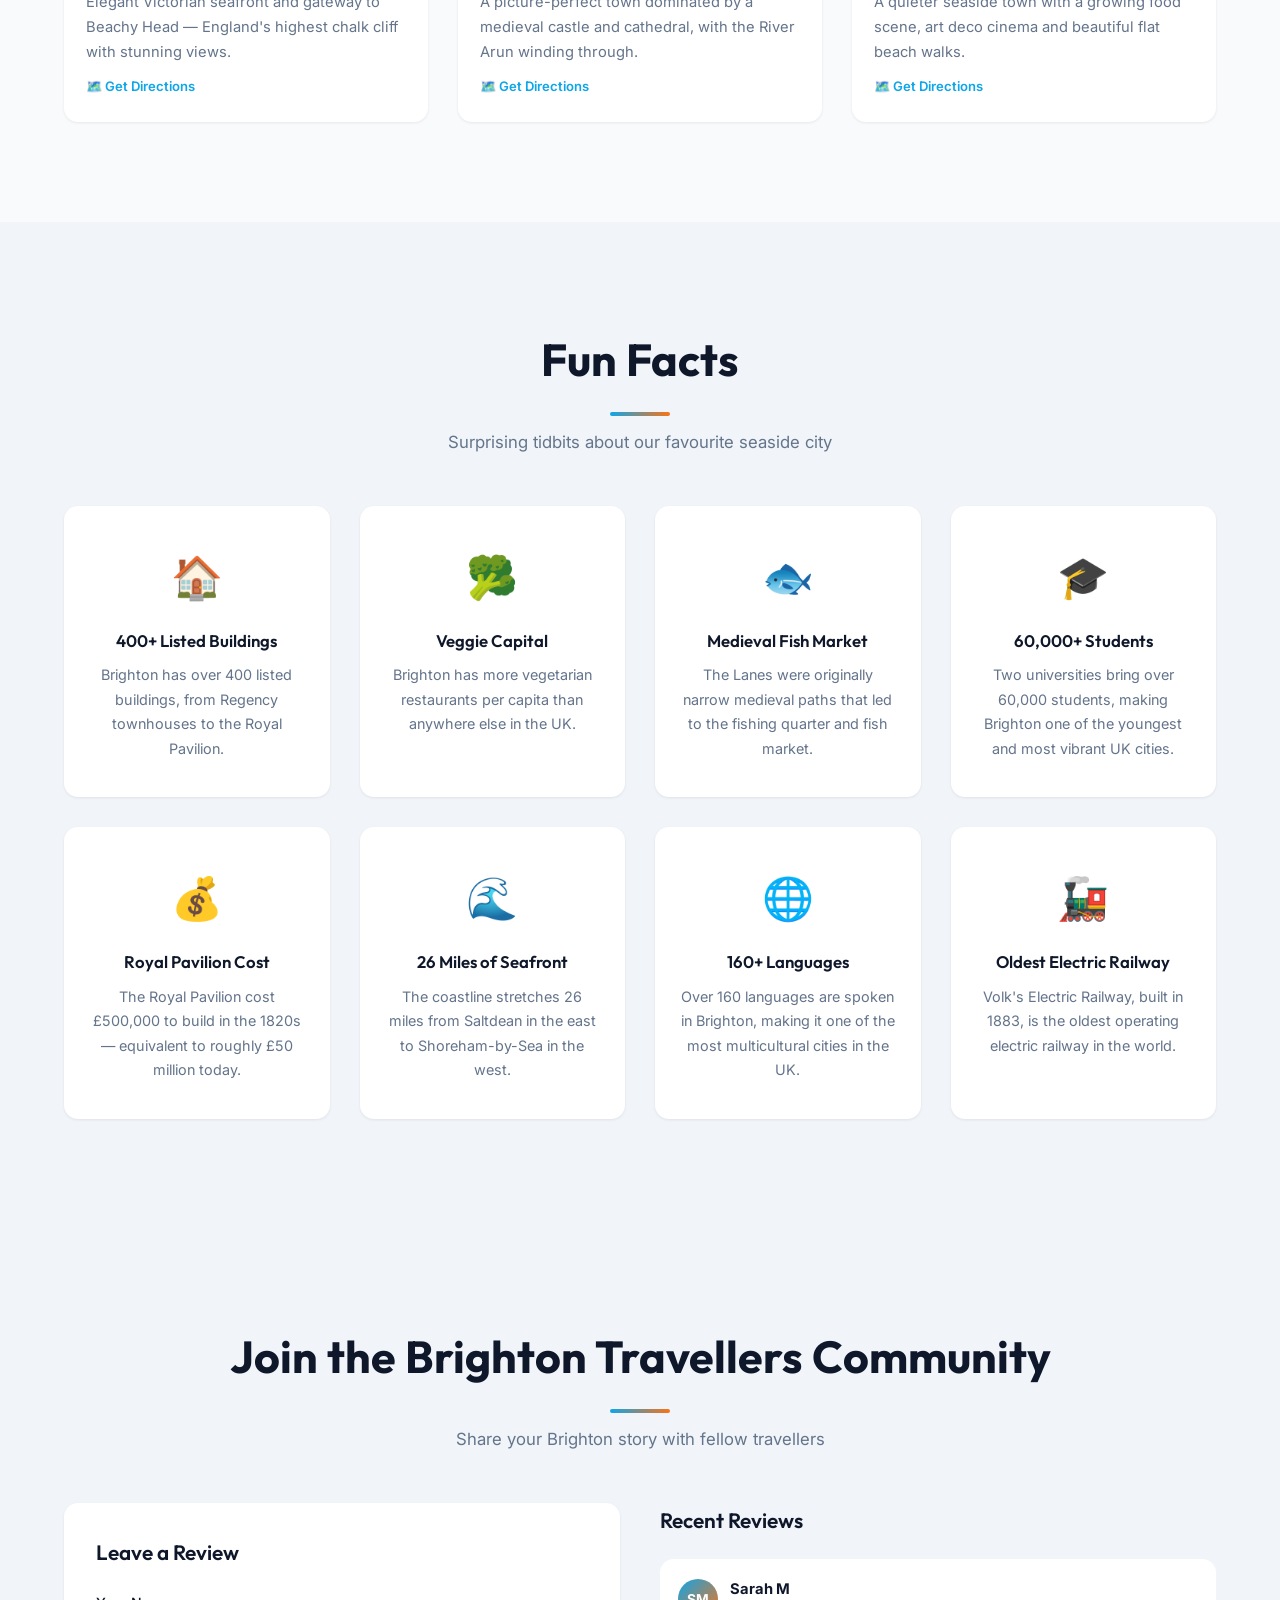
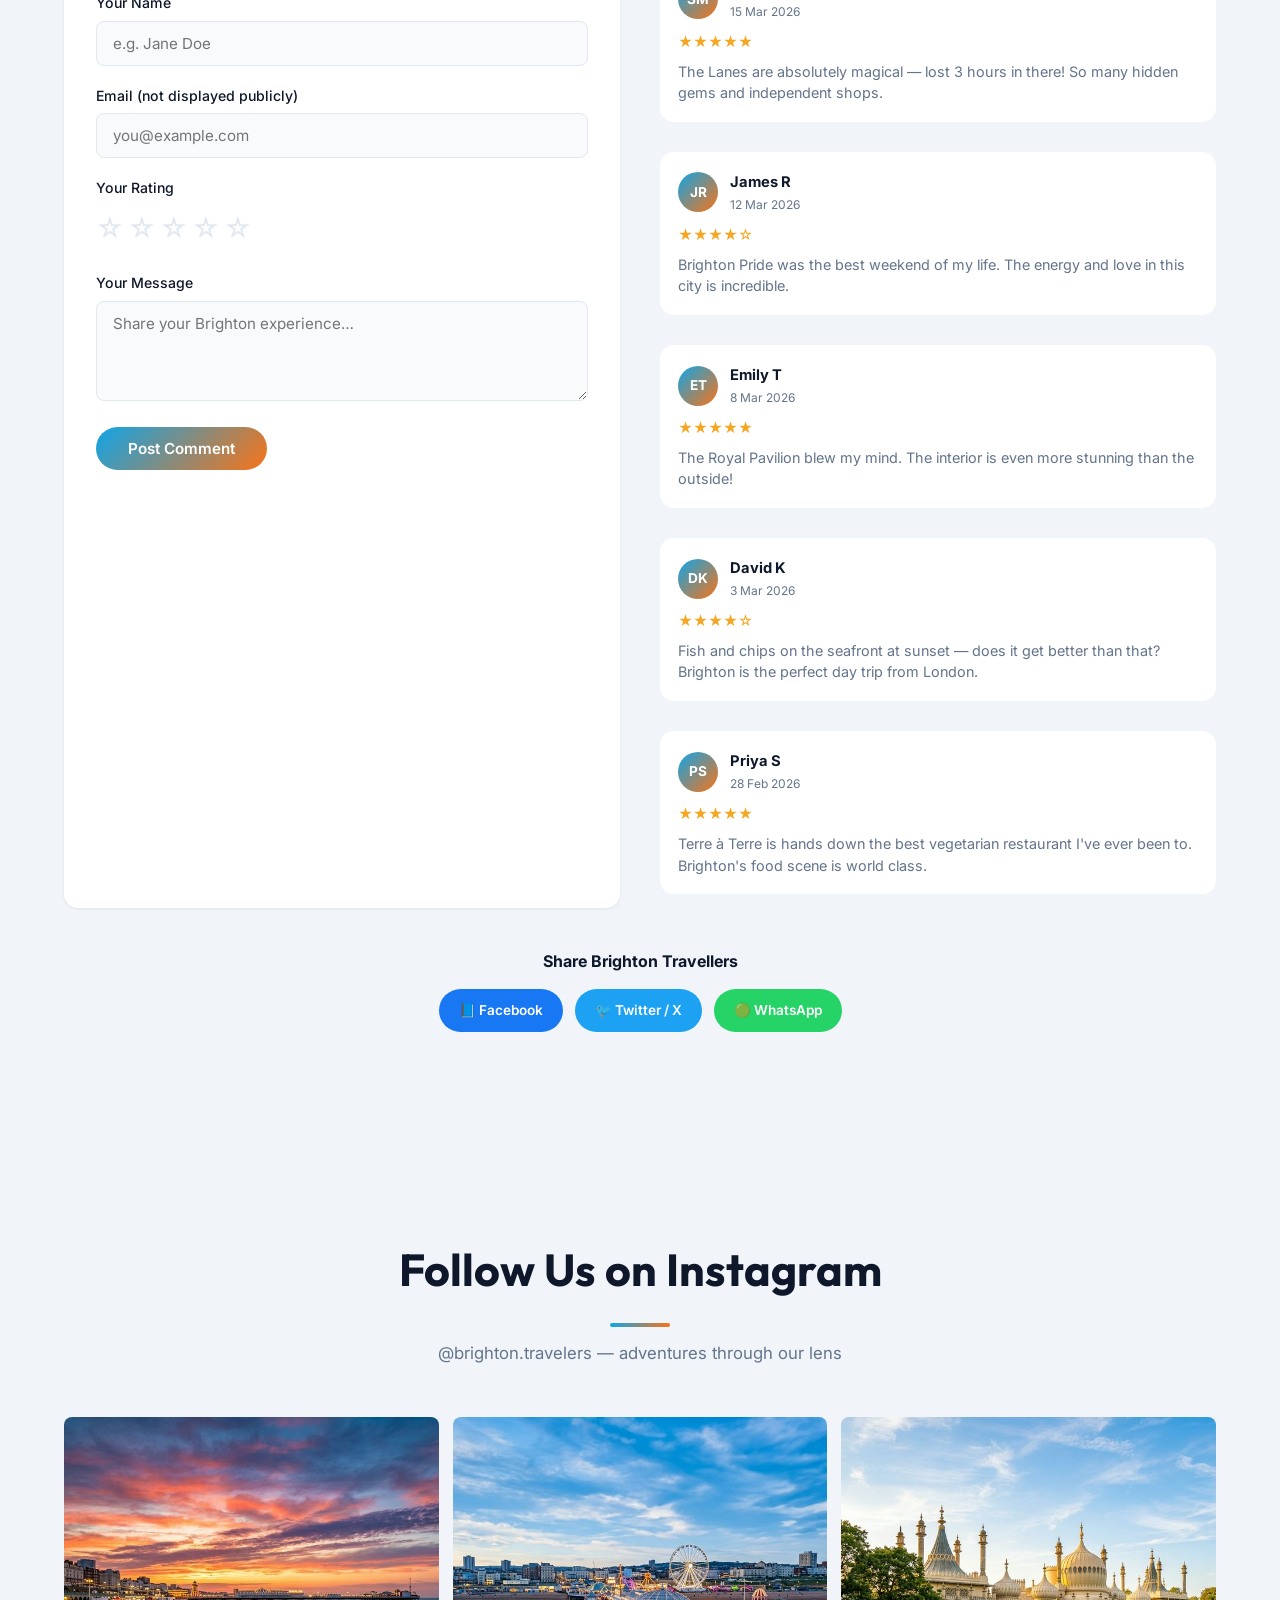
==== commit 34fa2d92: "Replace hero background with MP4 video, update Churchill Square & Museum images - Replaced static he" ====
--- a/index.html
+++ b/index.html
@@ -27,7 +27,8 @@
   <!-- Twitter Card -->
   <meta name="twitter:card" content="summary_large_image" />
   <meta name="twitter:title" content="Brighton Travel Guide | Best Places, Food &amp; Things to Do in Brighton" />
-  <meta name="twitter:description" content="Explore Brighton with our complete travel guide. Discover the best places, food spots, beaches, and hidden gems in Brighton, UK." />
+  <meta name="twitter:description"
+    content="Explore Brighton with our complete travel guide. Discover the best places, food spots, beaches, and hidden gems in Brighton, UK." />
   <meta name="twitter:image" content="https://brightontravelers.co.uk/images/hero.png" />
 
   <!-- Structured Data -->
@@ -107,11 +108,14 @@
 
   <!-- ==================== 1. HERO SECTION ==================== -->
   <section class="hero" id="hero">
-    <div class="hero-bg"></div>
+    <video id="hero-video" autoplay muted loop playsinline preload="auto" aria-hidden="true">
+      <source src="images/Brighton Sunset.mp4" type="video/mp4">
+    </video>
     <div class="hero-overlay"></div>
     <div class="hero-content">
       <h1>Brighton Travel Guide – Explore the Best of Brighton</h1>
-      <p>Welcome to Brighton Travelers — your ultimate guide to exploring Brighton, one of the most vibrant seaside cities in the UK. Discover the best places, food spots, beaches, and hidden gems.</p>
+      <p>Welcome to Brighton Travelers — your ultimate guide to exploring Brighton, one of the most vibrant seaside
+        cities in the UK. Discover the best places, food spots, beaches, and hidden gems.</p>
       <a href="#about" class="btn-hero">Discover More</a>
     </div>
     <div class="scroll-indicator"><span></span></div>
@@ -130,12 +134,14 @@
         <div class="about-text reveal">
           <h3>The Jewel of the South Coast</h3>
           <p>
-            Nestled on the sparkling south coast of England, <strong>Brighton</strong> has been enchanting visitors since the 18th
+            Nestled on the sparkling south coast of England, <strong>Brighton</strong> has been enchanting visitors
+            since the 18th
             century when the Prince Regent first made it his royal playground. Today it's one of the UK's most vibrant
             and inclusive cities — and one of the most popular <strong>tourist places in Brighton</strong>.
           </p>
           <p>
-            From the iconic <strong>Brighton Beach</strong> and stunning Regency architecture to its thriving arts scene, quirky
+            From the iconic <strong>Brighton Beach</strong> and stunning Regency architecture to its thriving arts
+            scene, quirky
             independent shops and legendary nightlife, Brighton blends seaside charm with cosmopolitan flair like
             nowhere else.
           </p>
@@ -147,15 +153,25 @@
       </div>
 
       <!-- SEO Content Block -->
-      <div class="seo-intro reveal" style="margin-top:40px; padding:32px; background:var(--clr-bg-alt); border-radius:16px; border-left:4px solid var(--clr-primary);">
+      <div class="seo-intro reveal"
+        style="margin-top:40px; padding:32px; background:var(--clr-bg-alt); border-radius:16px; border-left:4px solid var(--clr-primary);">
         <h2 style="margin-bottom:12px;">Top Things to Do in Brighton</h2>
-        <p>From iconic attractions to hidden corners, Brighton has something for everyone. Walk along the famous <strong>Brighton Palace Pier</strong>, explore the historic <strong>Royal Pavilion</strong>, or relax on <strong>Brighton Beach</strong>. Whether you're looking for the best places in Brighton UK or planning an adventure, this Brighton travel guide has you covered.</p>
+        <p>From iconic attractions to hidden corners, Brighton has something for everyone. Walk along the famous
+          <strong>Brighton Palace Pier</strong>, explore the historic <strong>Royal Pavilion</strong>, or relax on
+          <strong>Brighton Beach</strong>. Whether you're looking for the best places in Brighton UK or planning an
+          adventure, this Brighton travel guide has you covered.
+        </p>
 
         <h2 style="margin:24px 0 12px;">Best Food Spots in Brighton</h2>
-        <p>Brighton is renowned for its incredible food scene — more vegetarian restaurants per capita than anywhere else in Britain, plus award-winning seafood, world-class street food markets, and cosy cafés tucked down The Lanes. Discover the best food spots in Brighton with our curated guide.</p>
+        <p>Brighton is renowned for its incredible food scene — more vegetarian restaurants per capita than anywhere
+          else in Britain, plus award-winning seafood, world-class street food markets, and cosy cafés tucked down The
+          Lanes. Discover the best food spots in Brighton with our curated guide.</p>
 
         <h2 style="margin:24px 0 12px;">Must Visit Places in Brighton</h2>
-        <p>Don't miss <strong>Brighton Palace Pier</strong>, the exotic <strong>Royal Pavilion</strong>, the vibrant <strong>North Laine</strong>, winding streets of <strong>The Lanes</strong>, and <strong>British Airways i360</strong>. These are the must-see places to visit near Brighton that every traveller should experience.</p>
+        <p>Don't miss <strong>Brighton Palace Pier</strong>, the exotic <strong>Royal Pavilion</strong>, the vibrant
+          <strong>North Laine</strong>, winding streets of <strong>The Lanes</strong>, and <strong>British Airways
+            i360</strong>. These are the must-see places to visit near Brighton that every traveller should experience.
+        </p>
       </div>
 
       <!-- Stats Bar -->
@@ -198,7 +214,8 @@
         <!-- Brighton Palace Pier -->
         <div class="card reveal">
           <div class="card-img">
-            <img src="images/palace-pier.png" alt="Brighton Palace Pier at sunset UK – iconic Victorian pleasure pier" />
+            <img src="images/palace-pier.png"
+              alt="Brighton Palace Pier at sunset UK – iconic Victorian pleasure pier" />
             <span class="card-badge">Iconic</span>
           </div>
           <div class="card-body">
@@ -211,7 +228,8 @@
         <!-- Royal Pavilion -->
         <div class="card reveal">
           <div class="card-img">
-            <img src="images/royal-pavilion.png" alt="Royal Pavilion Brighton – exotic Indo-Saracenic palace built for King George IV" />
+            <img src="images/royal-pavilion.png"
+              alt="Royal Pavilion Brighton – exotic Indo-Saracenic palace built for King George IV" />
             <span class="card-badge">Heritage</span>
           </div>
           <div class="card-body">
@@ -224,25 +242,28 @@
         <!-- Brighton Beach -->
         <div class="card reveal">
           <div class="card-img">
-            <img src="images/brighton-beach.png" alt="Brighton Beach guide – famous pebble shore with colourful beach huts UK" />
+            <img src="images/brighton-beach.png"
+              alt="Brighton Beach guide – famous pebble shore with colourful beach huts UK" />
             <span class="card-badge">Classic</span>
           </div>
           <div class="card-body">
             <h3>Brighton Beach</h3>
-            <p>Famous pebble beaches with colourful beach huts, lively promenade, and spectacular sunsets. The ultimate Brighton beach guide experience — don't miss it.</p>
-          </div>
-        </div>
-
-        <!-- The Lanes -->
-        <div class="card reveal">
-          <div class="card-img">
-            <img src="images/the-lanes.png" alt="The Lanes Brighton" />
+            <p>Famous pebble beaches with colourful beach huts, lively promenade, and spectacular sunsets. The ultimate
+              Brighton beach guide experience — don't miss it.</p>
+          </div>
+        </div>
+
+        <!-- The Lane -->
+        <div class="card reveal">
+          <div class="card-img">
+            <img src="images/CS.jpg" alt="Churchill Square Brighton" />
             <span class="card-badge">Shopping</span>
           </div>
           <div class="card-body">
-            <h3>The Lanes</h3>
-            <p>A maze of narrow, winding streets filled with antique shops, boutiques, jewellers, and cosy cafés — a
-              treasure hunter's paradise.</p>
+            <h3>Churchill Square</h3>
+            <p>Churchill Square is a shopping centre in the centre of Brighton and Hove, a city on the south coast of
+              England. It is at the eastern end of Western Road, near the Clock Tower. Churchill Square has up to 85
+              shops, in addition to several sites for "open-air" style stalls in the corridors.</p>
           </div>
         </div>
 
@@ -288,7 +309,7 @@
         <!-- Brighton Museum & Art Gallery -->
         <div class="card reveal">
           <div class="card-img">
-            <img src="images/royal-pavilion.png" alt="Brighton Museum & Art Gallery" loading="lazy" />
+            <img src="images/Bm.jpg" alt="Brighton Museum & Art Gallery" loading="lazy" />
             <span class="card-badge">Culture</span>
           </div>
           <div class="card-body">
@@ -318,7 +339,8 @@
   <section class="section" id="food">
     <div class="container">
       <h2 class="section-title reveal">Best Food Spots in Brighton</h2>
-      <p class="section-subtitle reveal">Savour Brighton's legendary culinary scene – from fish &amp; chips to fine dining</p>
+      <p class="section-subtitle reveal">Savour Brighton's legendary culinary scene – from fish &amp; chips to fine
+        dining</p>
 
       <div class="food-layout reveal">
         <div class="food-intro">
@@ -922,39 +944,48 @@
         <!-- Blog 1 -->
         <div class="card">
           <div class="card-img">
-            <img src="images/palace-pier.png" alt="Top 10 things to do in Brighton UK – Brighton Palace Pier" loading="lazy" />
+            <img src="images/palace-pier.png" alt="Top 10 things to do in Brighton UK – Brighton Palace Pier"
+              loading="lazy" />
             <span class="card-badge">Guide</span>
           </div>
           <div class="card-body">
             <h3>Top 10 Things to Do in Brighton</h3>
-            <p>From riding the Palace Pier to exploring the Royal Pavilion — your complete list of must-do activities in Brighton, UK.</p>
-            <a href="things-to-do.html" class="btn-directions" style="margin-top:12px; display:inline-block;">Read Guide →</a>
+            <p>From riding the Palace Pier to exploring the Royal Pavilion — your complete list of must-do activities in
+              Brighton, UK.</p>
+            <a href="things-to-do.html" class="btn-directions" style="margin-top:12px; display:inline-block;">Read Guide
+              →</a>
           </div>
         </div>
 
         <!-- Blog 2 -->
         <div class="card">
           <div class="card-img">
-            <img src="images/street-food.png" alt="Best food spots in Brighton – street food markets and fish and chips" loading="lazy" />
+            <img src="images/street-food.png" alt="Best food spots in Brighton – street food markets and fish and chips"
+              loading="lazy" />
             <span class="card-badge">Food</span>
           </div>
           <div class="card-body">
             <h3>Best Food Spots in Brighton</h3>
-            <p>Fish &amp; chips by the sea, vegan restaurants, street food markets and more — discover Brighton's incredible food scene.</p>
-            <a href="food-spots.html" class="btn-directions" style="margin-top:12px; display:inline-block;">Read Guide →</a>
+            <p>Fish &amp; chips by the sea, vegan restaurants, street food markets and more — discover Brighton's
+              incredible food scene.</p>
+            <a href="food-spots.html" class="btn-directions" style="margin-top:12px; display:inline-block;">Read Guide
+              →</a>
           </div>
         </div>
 
         <!-- Blog 3 -->
         <div class="card">
           <div class="card-img">
-            <img src="images/royal-pavilion.png" alt="One day Brighton itinerary – morning beach walk to Royal Pavilion sunset" loading="lazy" />
+            <img src="images/royal-pavilion.png"
+              alt="One day Brighton itinerary – morning beach walk to Royal Pavilion sunset" loading="lazy" />
             <span class="card-badge">Itinerary</span>
           </div>
           <div class="card-body">
             <h3>One Day Brighton Itinerary</h3>
-            <p>Only 24 hours in Brighton? Make every moment count with our perfectly planned one-day itinerary for this stunning seaside city.</p>
-            <a href="one-day-itinerary.html" class="btn-directions" style="margin-top:12px; display:inline-block;">Read Guide →</a>
+            <p>Only 24 hours in Brighton? Make every moment count with our perfectly planned one-day itinerary for this
+              stunning seaside city.</p>
+            <a href="one-day-itinerary.html" class="btn-directions" style="margin-top:12px; display:inline-block;">Read
+              Guide →</a>
           </div>
         </div>
       </div>
@@ -966,8 +997,11 @@
     <div class="container">
       <div class="promote-hero reveal" style="text-align:center;">
         <h2 style="margin-bottom:12px;">Want a Website Like This?</h2>
-        <p style="max-width:600px; margin:0 auto 24px;">This Brighton travel website was built by <strong>Zayntic Labs</strong> — a modern web design agency creating stunning websites for businesses across the UK. Whether you need a travel site, restaurant website, or business landing page, we've got you covered.</p>
-        <a href="https://www.zaynticlabs.co.uk" target="_blank" rel="noopener" class="btn-hero" style="font-size:1rem;">🚀 Visit Zayntic Labs</a>
+        <p style="max-width:600px; margin:0 auto 24px;">This Brighton travel website was built by <strong>Zayntic
+            Labs</strong> — a modern web design agency creating stunning websites for businesses across the UK. Whether
+          you need a travel site, restaurant website, or business landing page, we've got you covered.</p>
+        <a href="https://www.zaynticlabs.co.uk" target="_blank" rel="noopener" class="btn-hero"
+          style="font-size:1rem;">🚀 Visit Zayntic Labs</a>
       </div>
     </div>
   </section>
@@ -1009,10 +1043,14 @@
       </div>
       <div class="footer-bottom">
         <div class="visitor-counter" style="margin-bottom: 12px;">
-          <img src="https://img.shields.io/endpoint?url=https://hits.dwyl.com/arifkhan1001/brighton-travelers-website.json&label=Ripples&color=0ea5e9&style=flat-square" alt="Ripples Visitor Counter">
+          <img
+            src="https://img.shields.io/endpoint?url=https://hits.dwyl.com/arifkhan1001/brighton-travelers-website.json&label=Ripples&color=0ea5e9&style=flat-square"
+            alt="Ripples Visitor Counter">
         </div>
         &copy; 2026 Brighton Travelers. All rights reserved. Made with ❤️ for the love of travel.<br>
-        Developed by <strong><a href="https://www.zaynticlabs.co.uk/" target="_blank" rel="noopener" style="color:var(--clr-text); text-decoration: underline; text-underline-offset: 3px;">Zayntic Labs</a></strong>. Email: <a href="mailto:zaynticlabs@gmail.com"
+        Developed by <strong><a href="https://www.zaynticlabs.co.uk/" target="_blank" rel="noopener"
+            style="color:var(--clr-text); text-decoration: underline; text-underline-offset: 3px;">Zayntic
+            Labs</a></strong>. Email: <a href="mailto:zaynticlabs@gmail.com"
           style="color:var(--clr-primary);">zaynticlabs@gmail.com</a>
       </div>
     </div>
--- a/style.css
+++ b/style.css
@@ -376,18 +376,25 @@
   text-align: center;
   color: #fff;
   overflow: hidden;
-}
-
-.hero-bg {
+  background: linear-gradient(
+    135deg,
+    #1a1a4e 0%,
+    #2d1b69 30%,
+    #1e3a5f 60%,
+    #0d2137 100%
+  );
+}
+
+#hero-video {
   position: absolute;
-  inset: 0;
-  background: url('images/hero.png') center/cover no-repeat;
-  transform: scale(1.05);
-  transition: transform 8s ease-out;
-}
-
-.hero.loaded .hero-bg {
-  transform: scale(1);
+  top: 0;
+  left: 0;
+  width: 100%;
+  height: 100%;
+  object-fit: cover;
+  object-position: center center;
+  z-index: 0;
+  pointer-events: none;
 }
 
 .hero-overlay {
@@ -1345,6 +1352,10 @@
   .timeline {
     padding-left: 30px;
   }
+
+  #hero-video {
+    object-position: 60% center;
+  }
 }
 
 @media (max-width: 480px) {
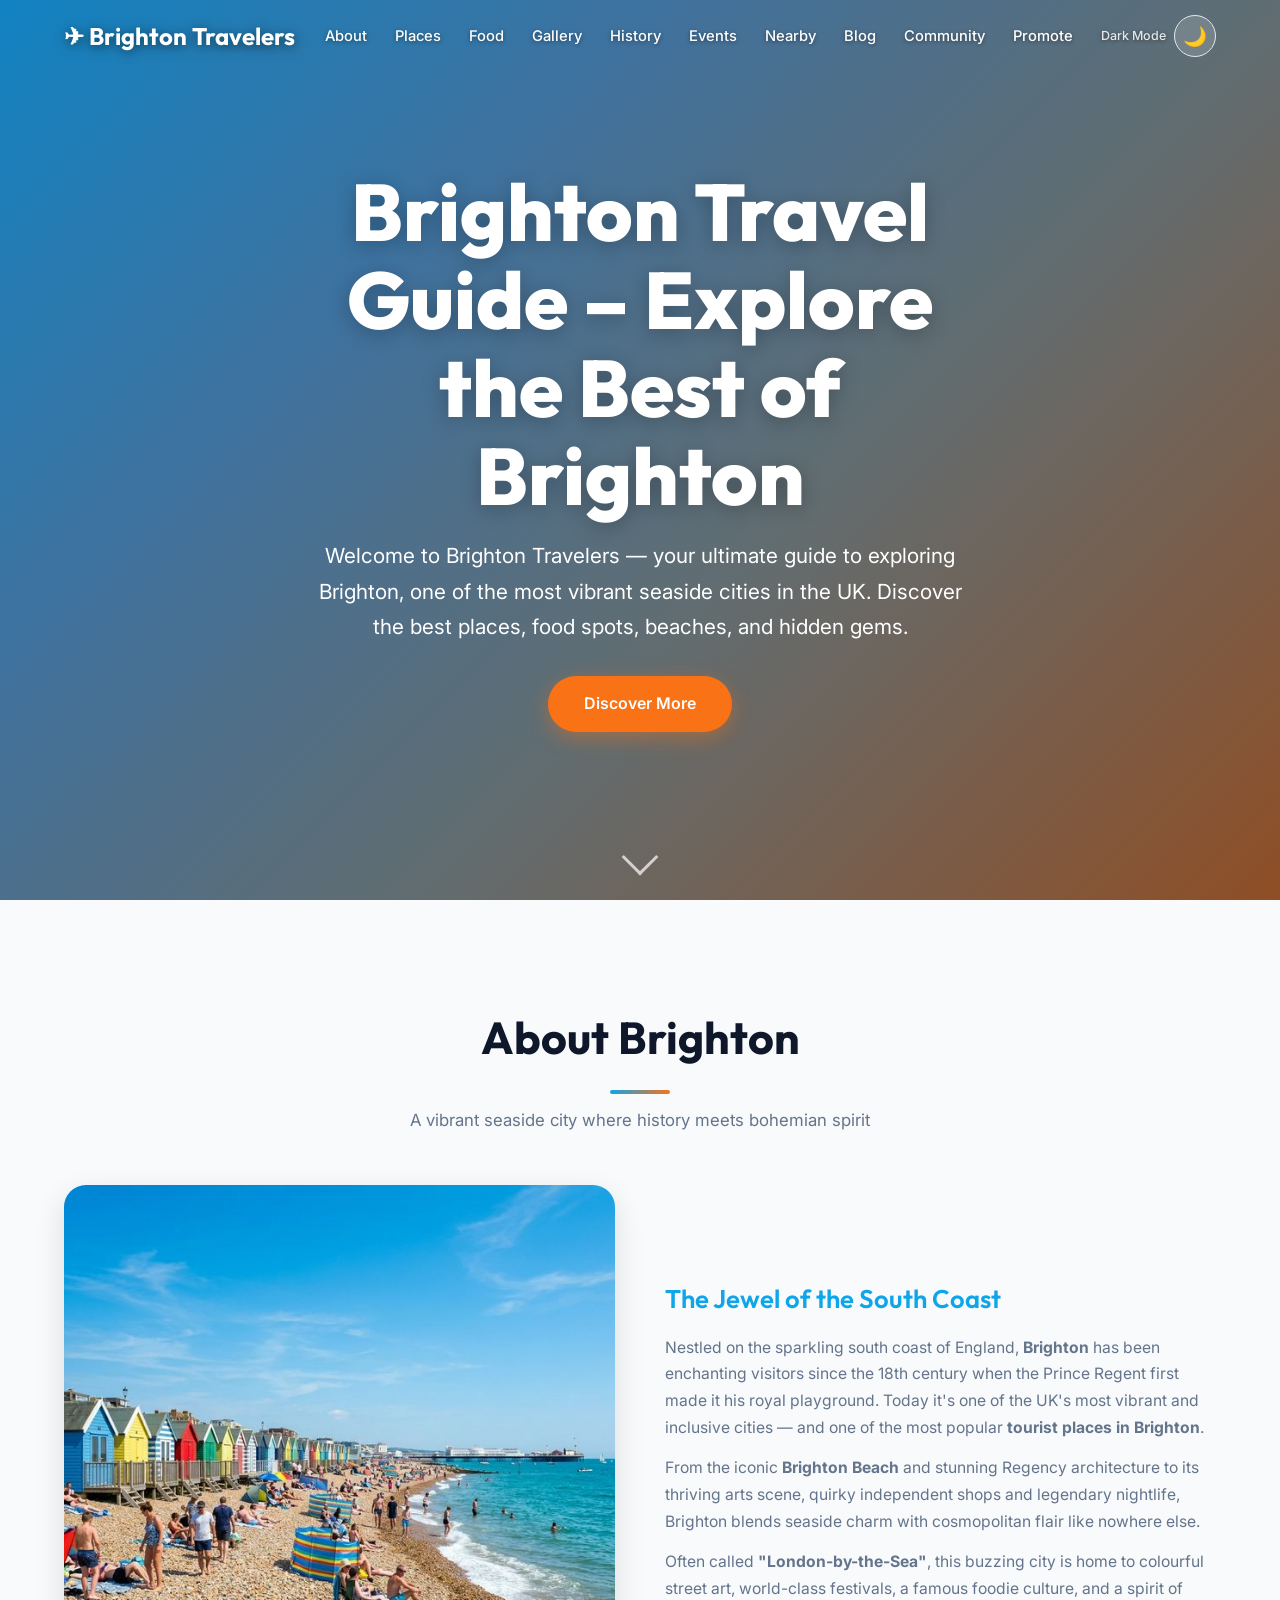
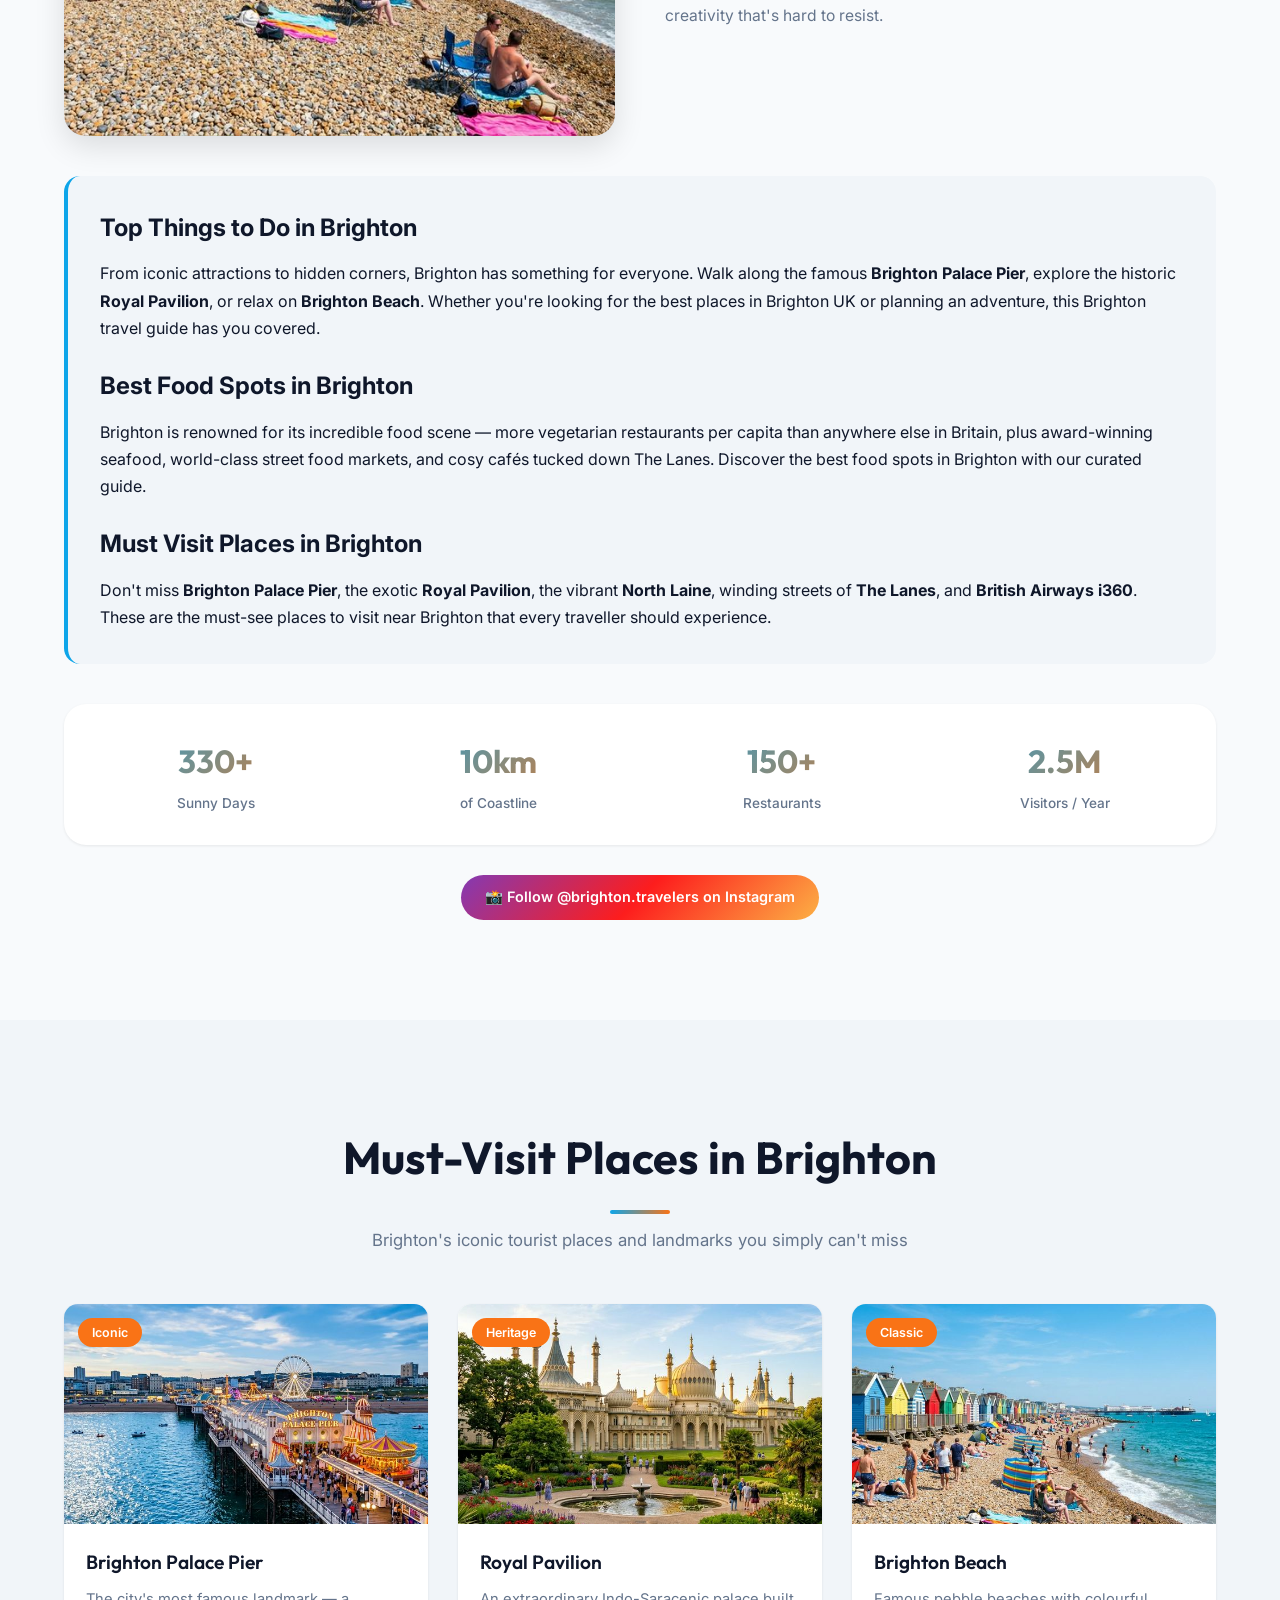
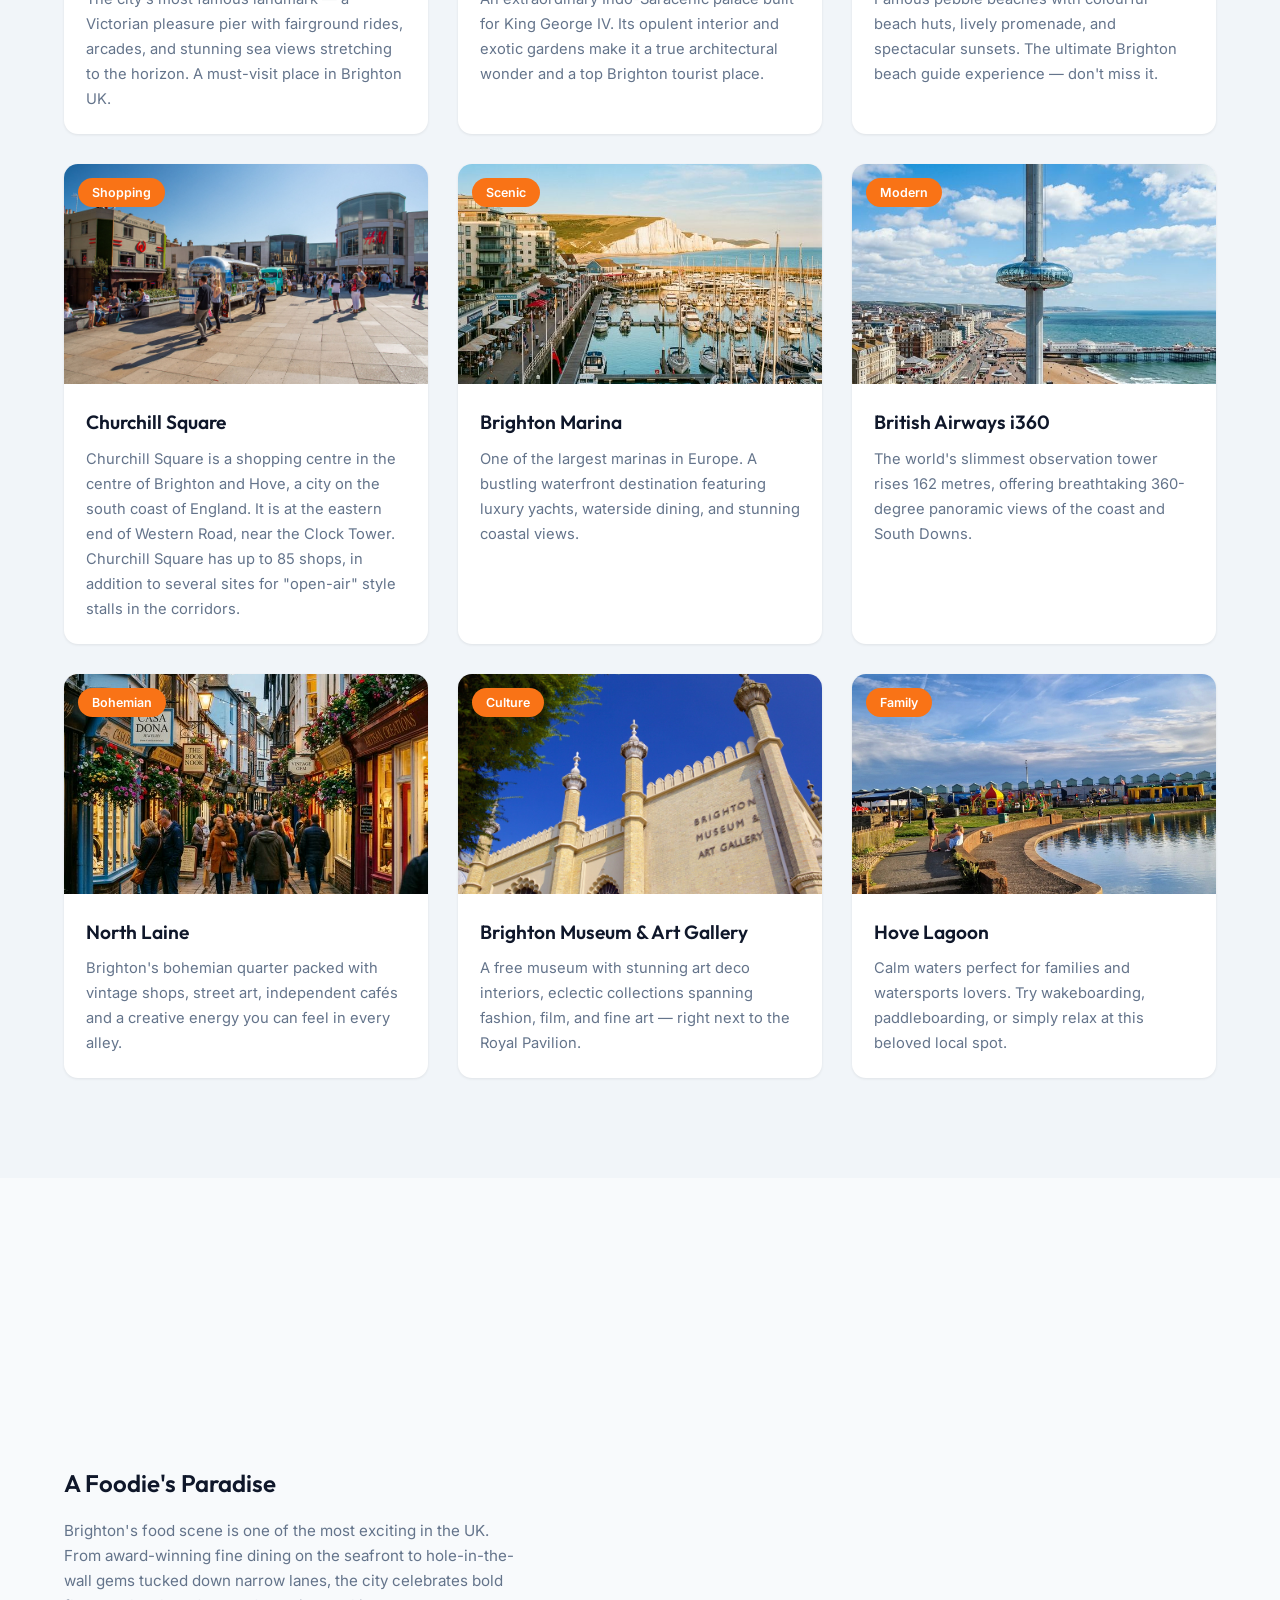
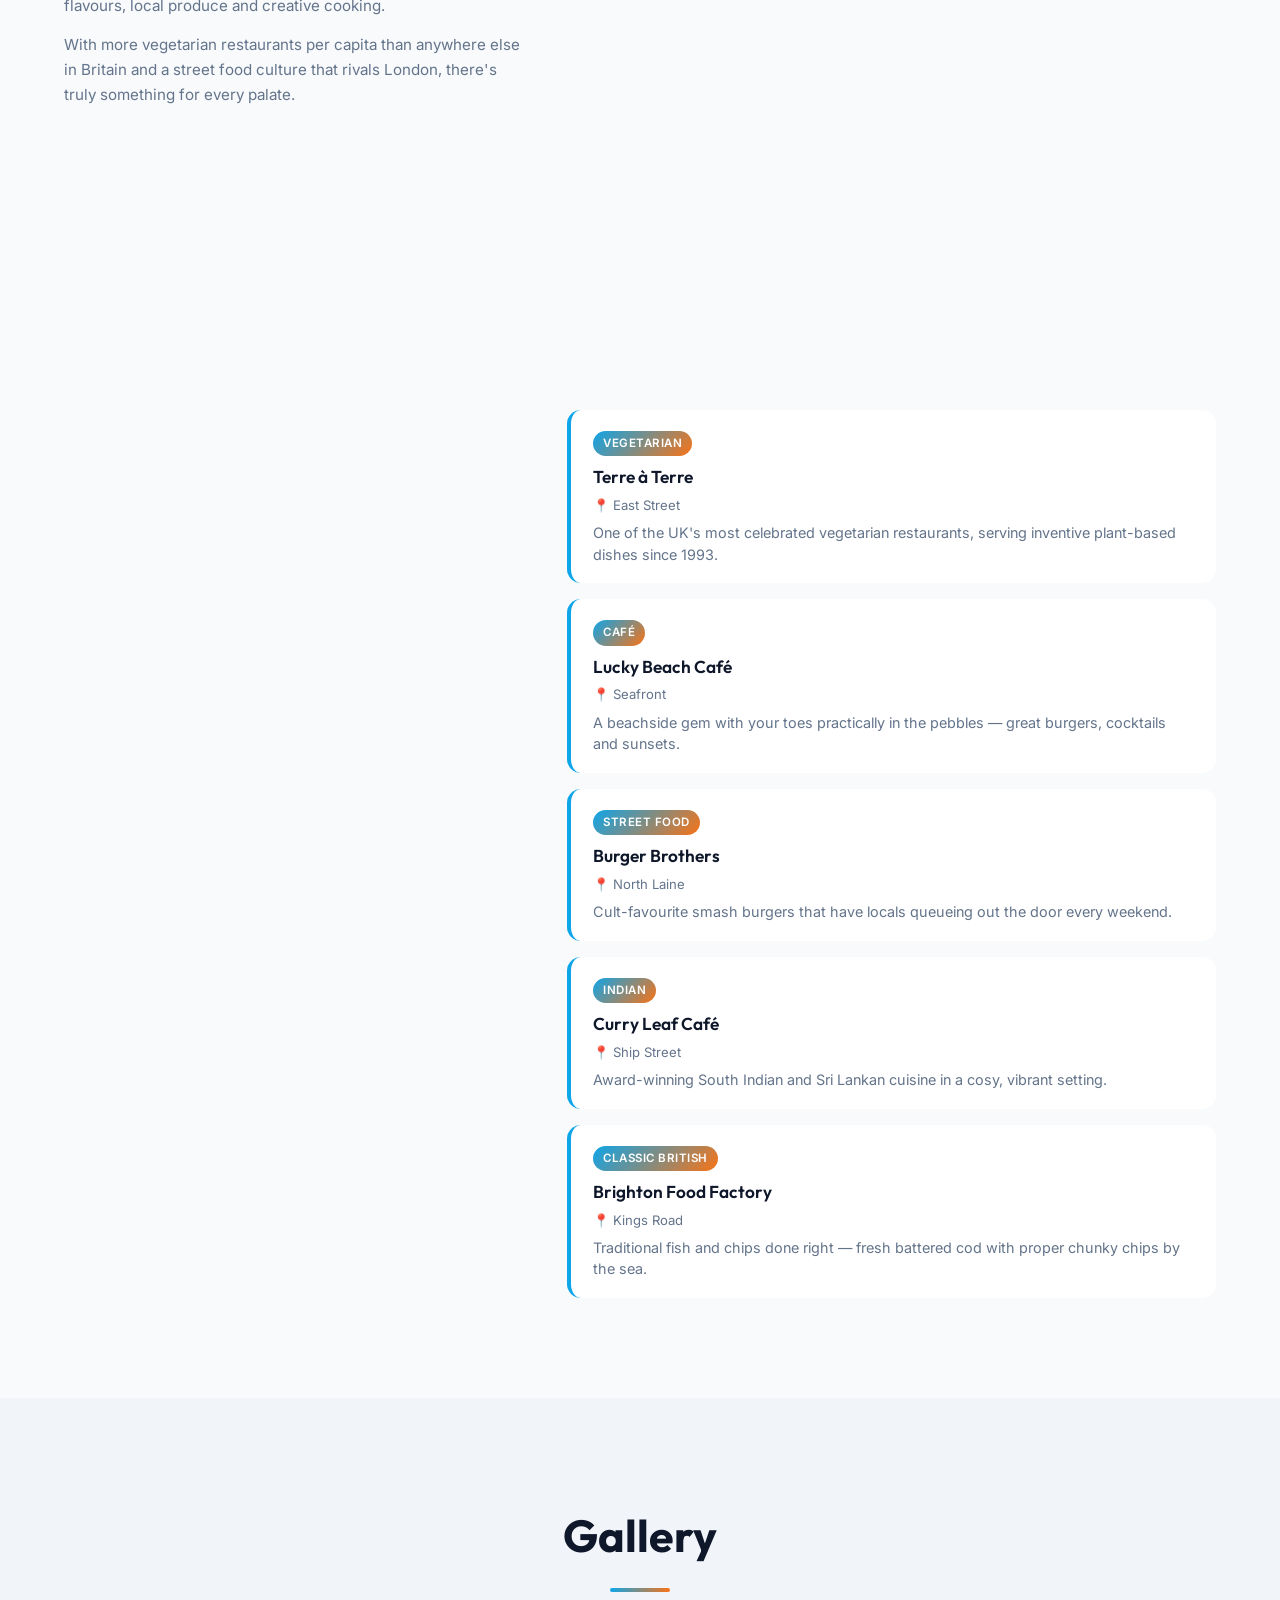
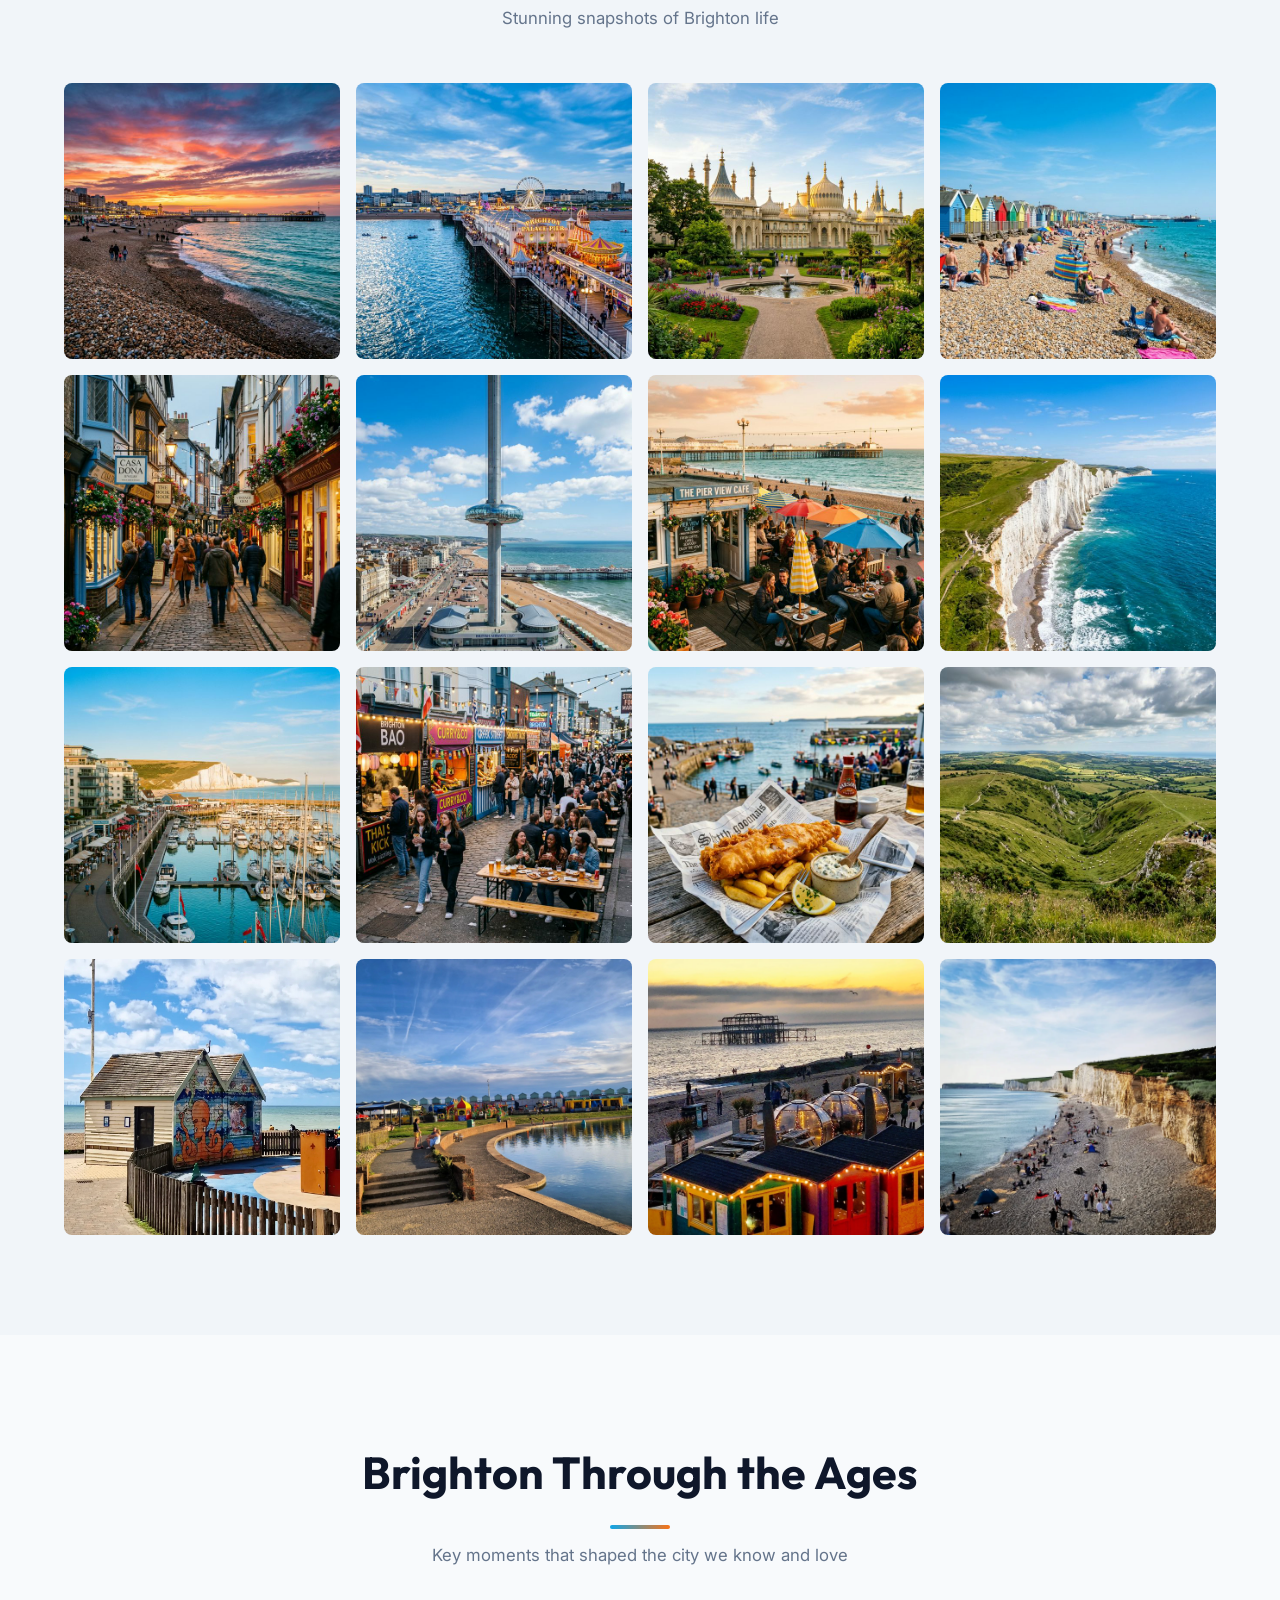
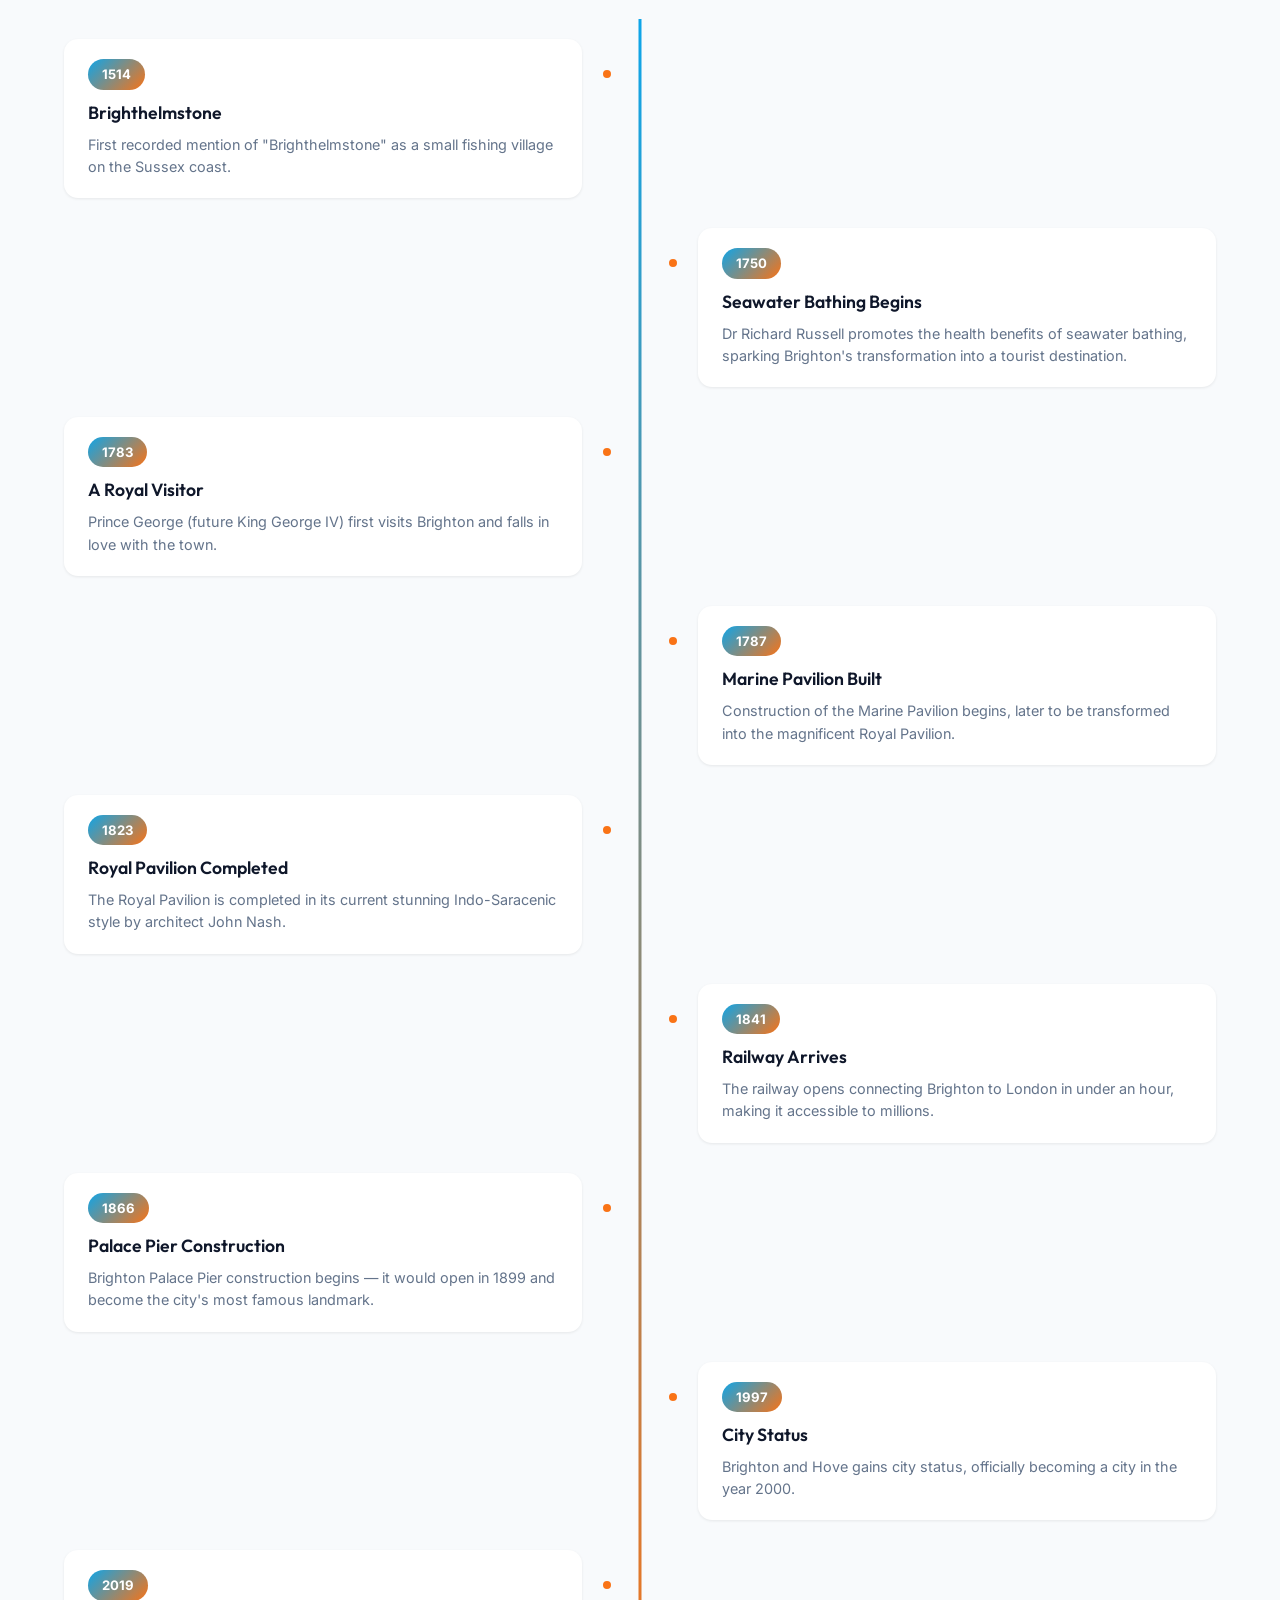
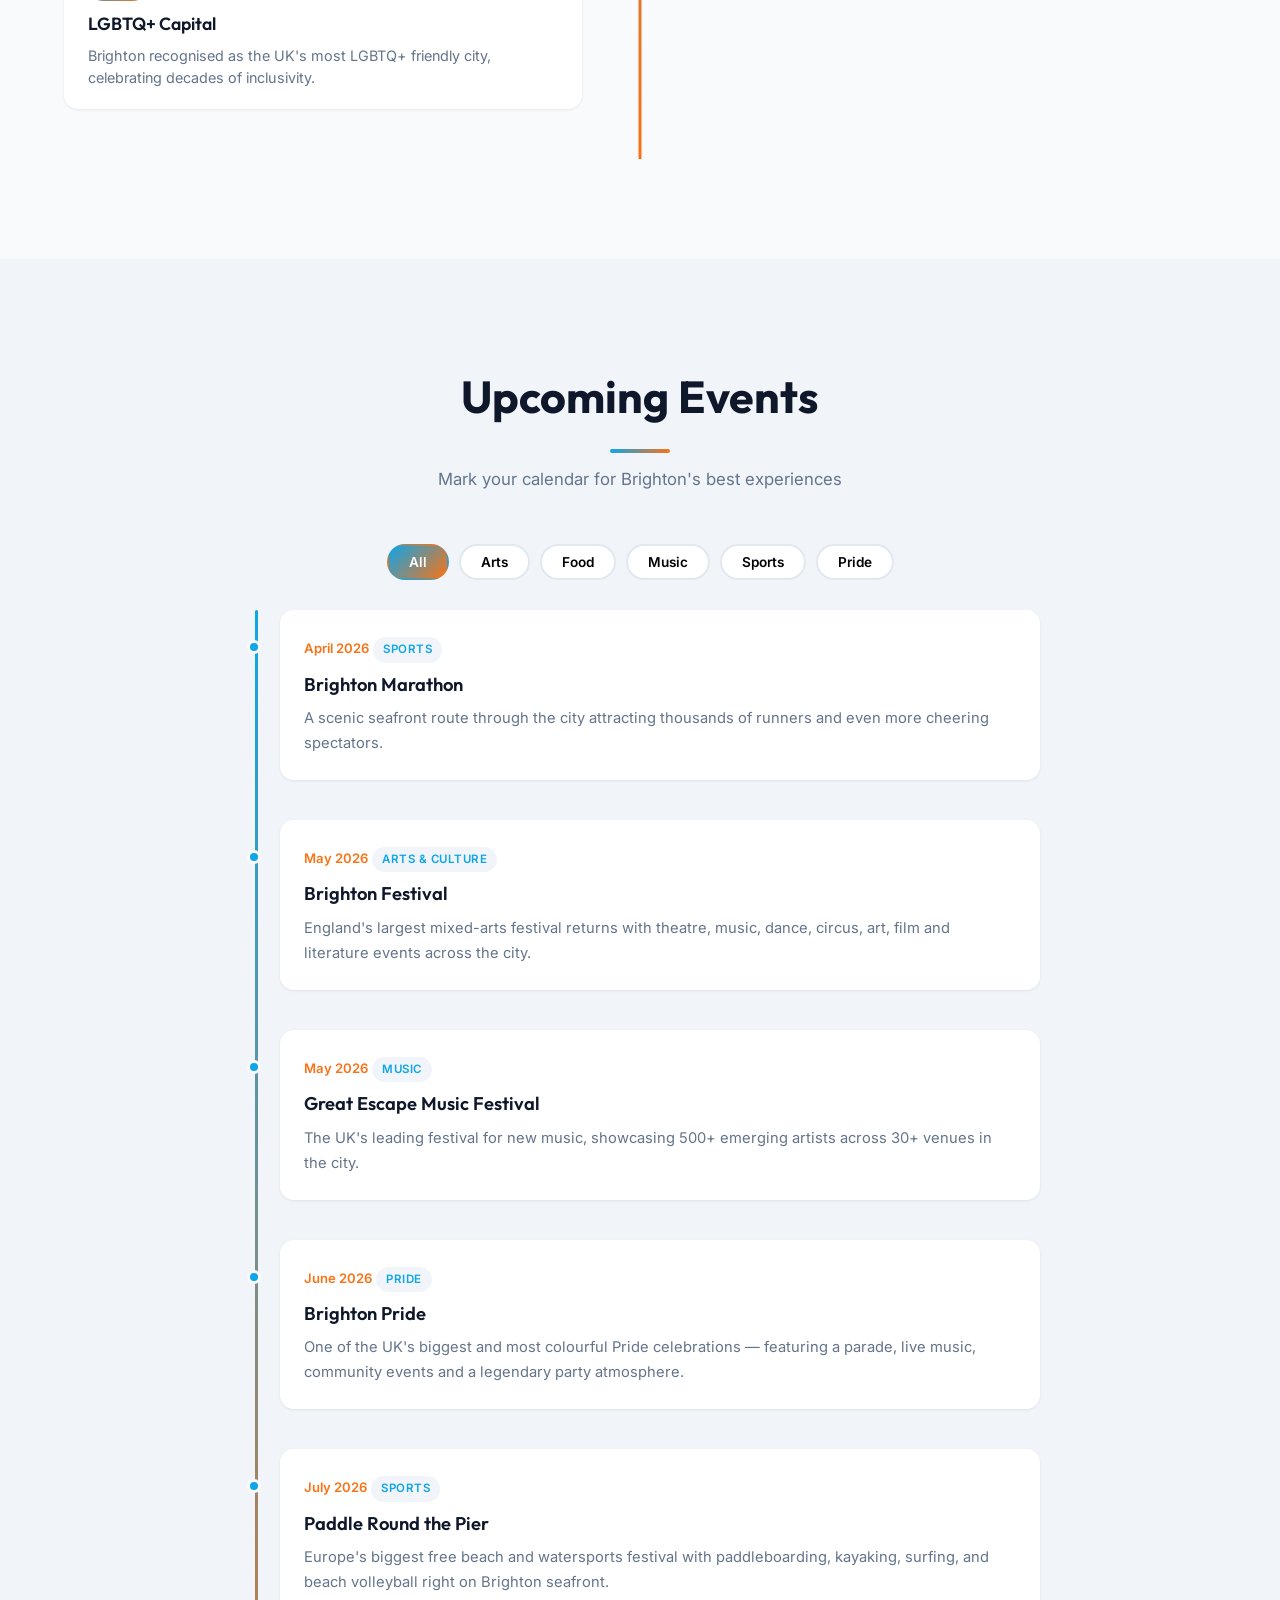
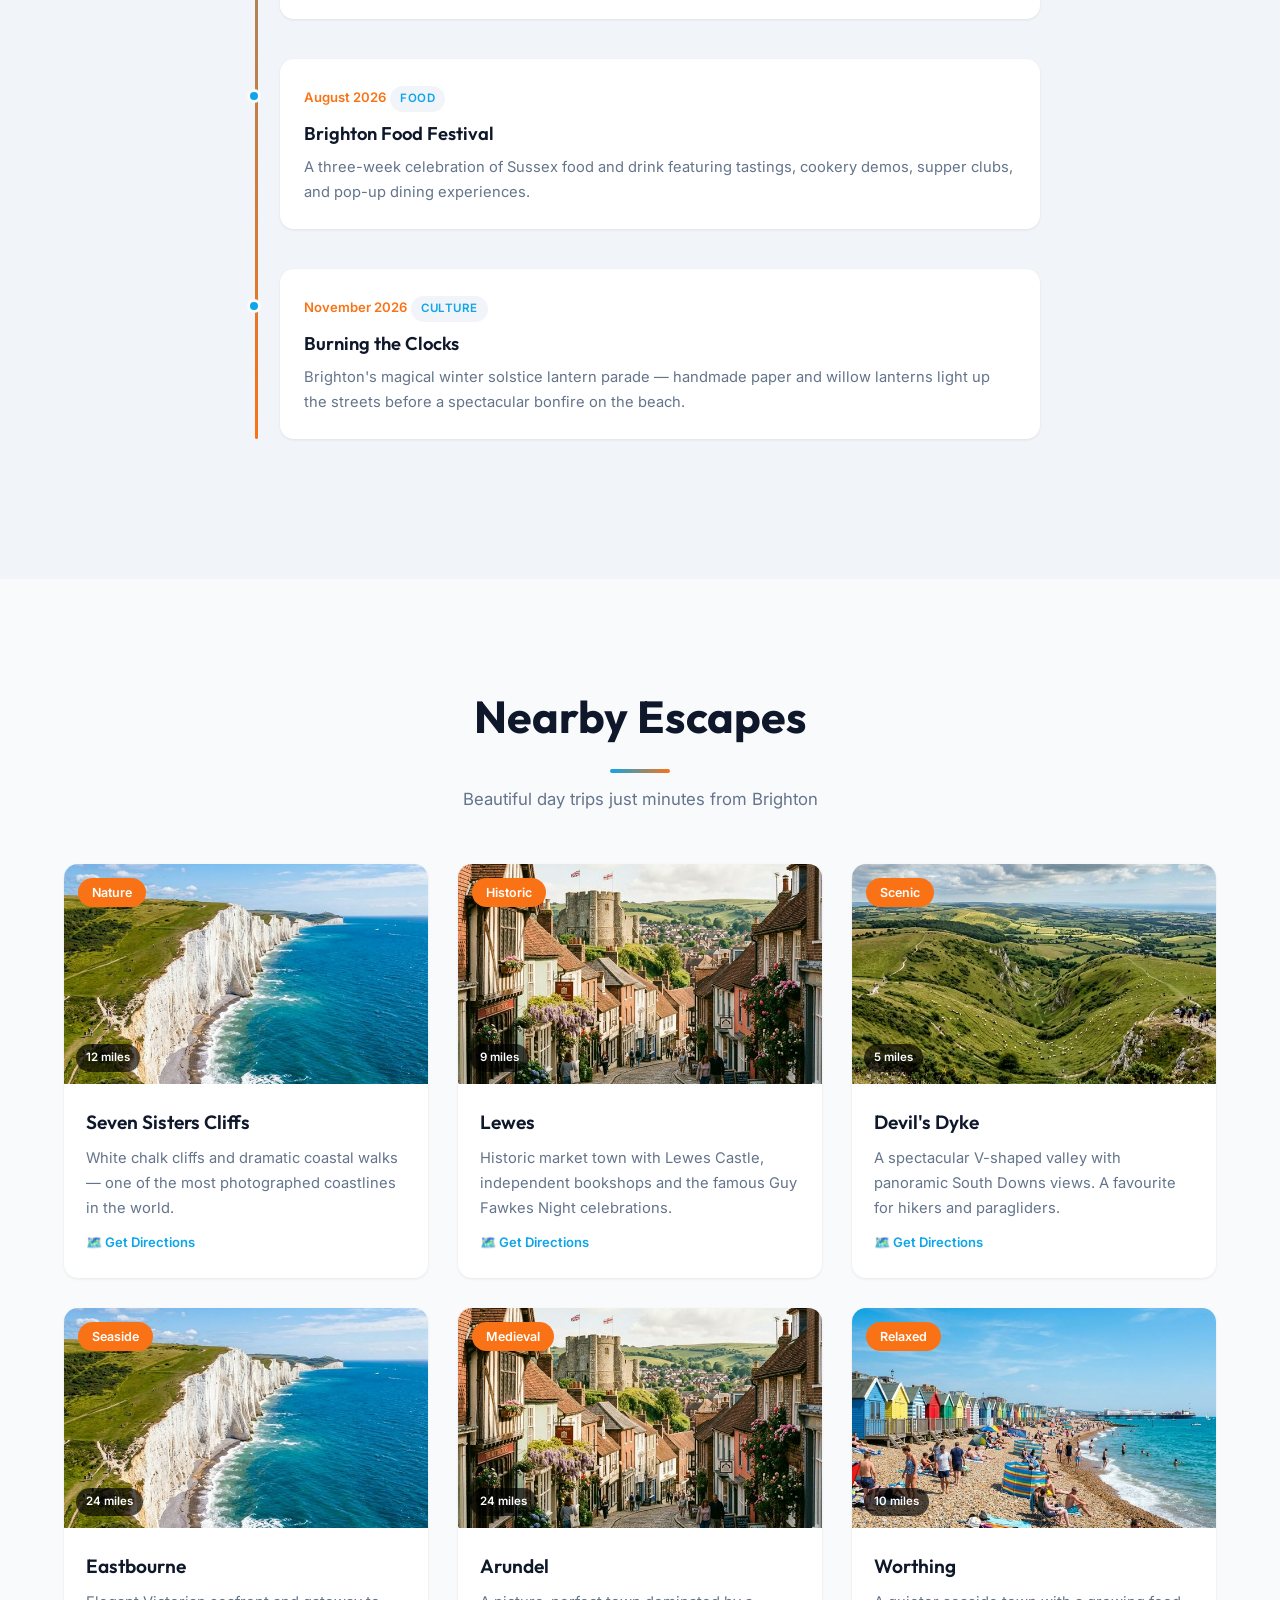
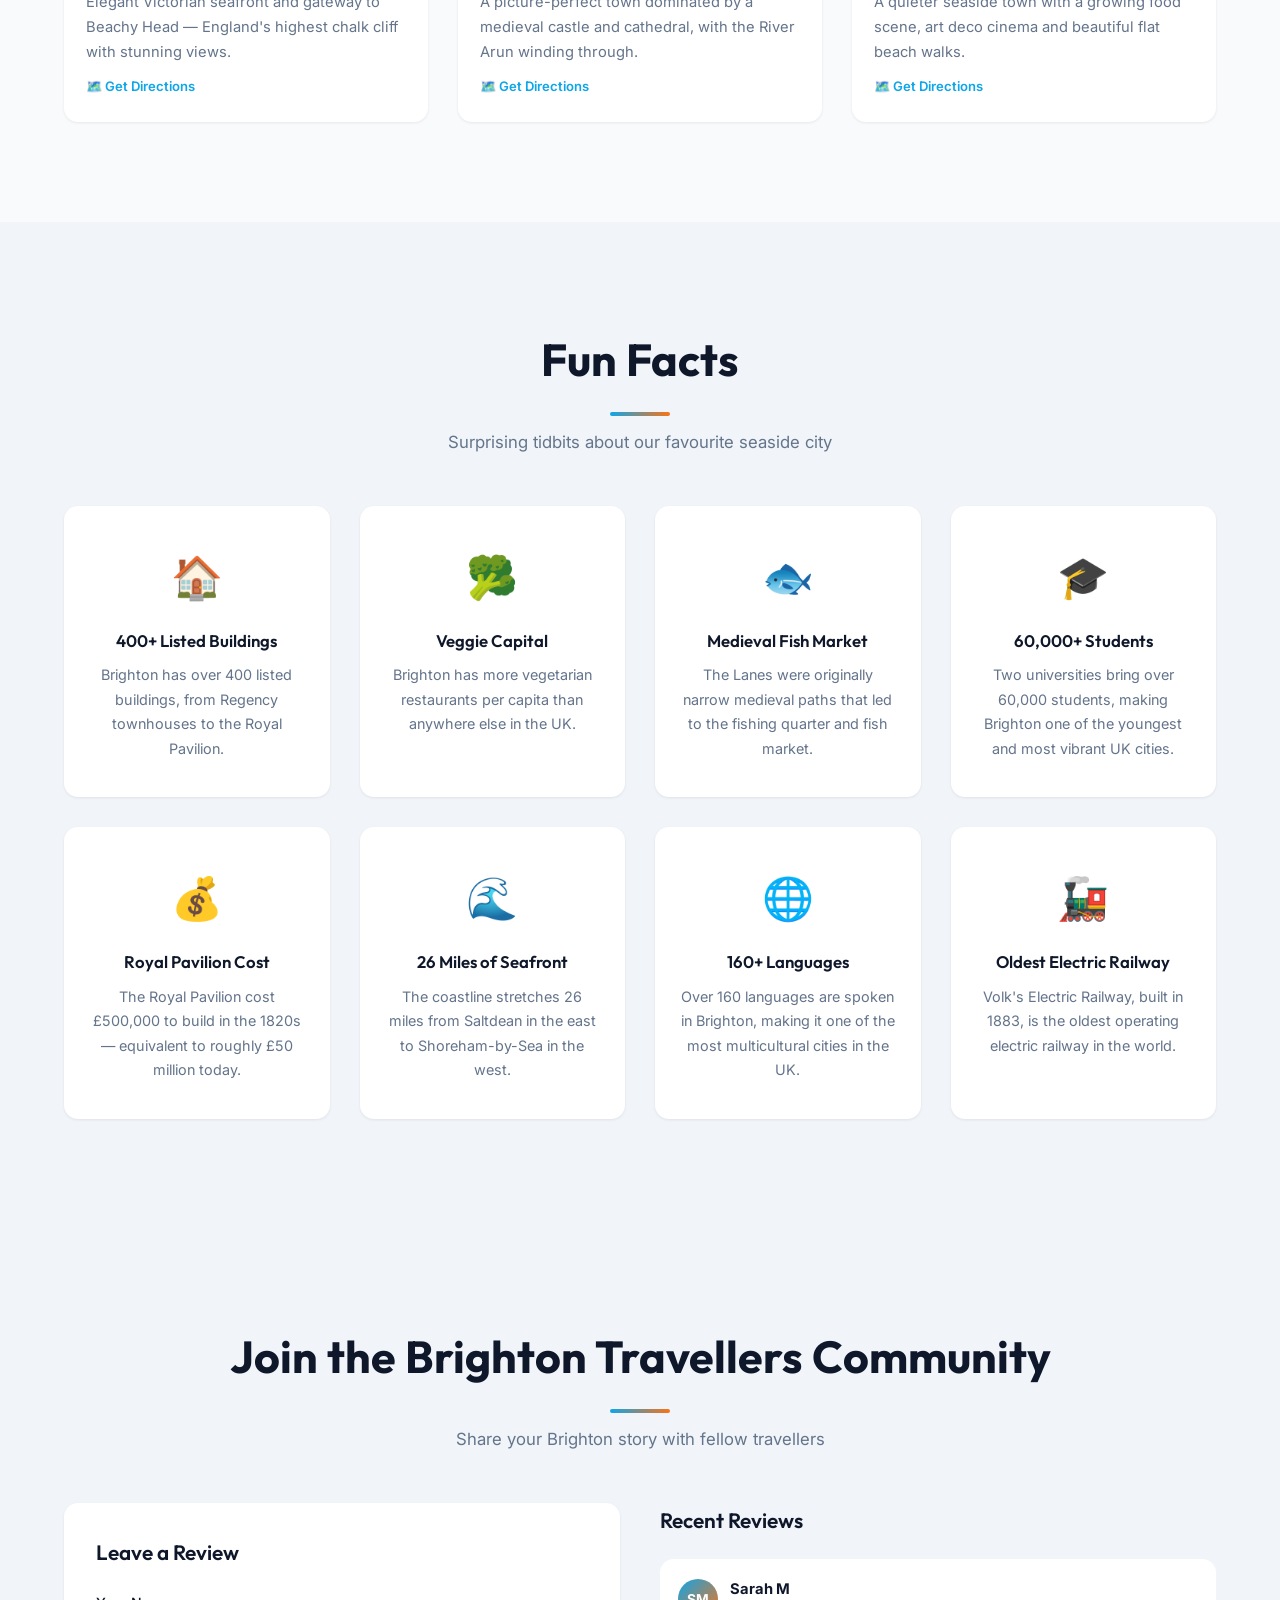
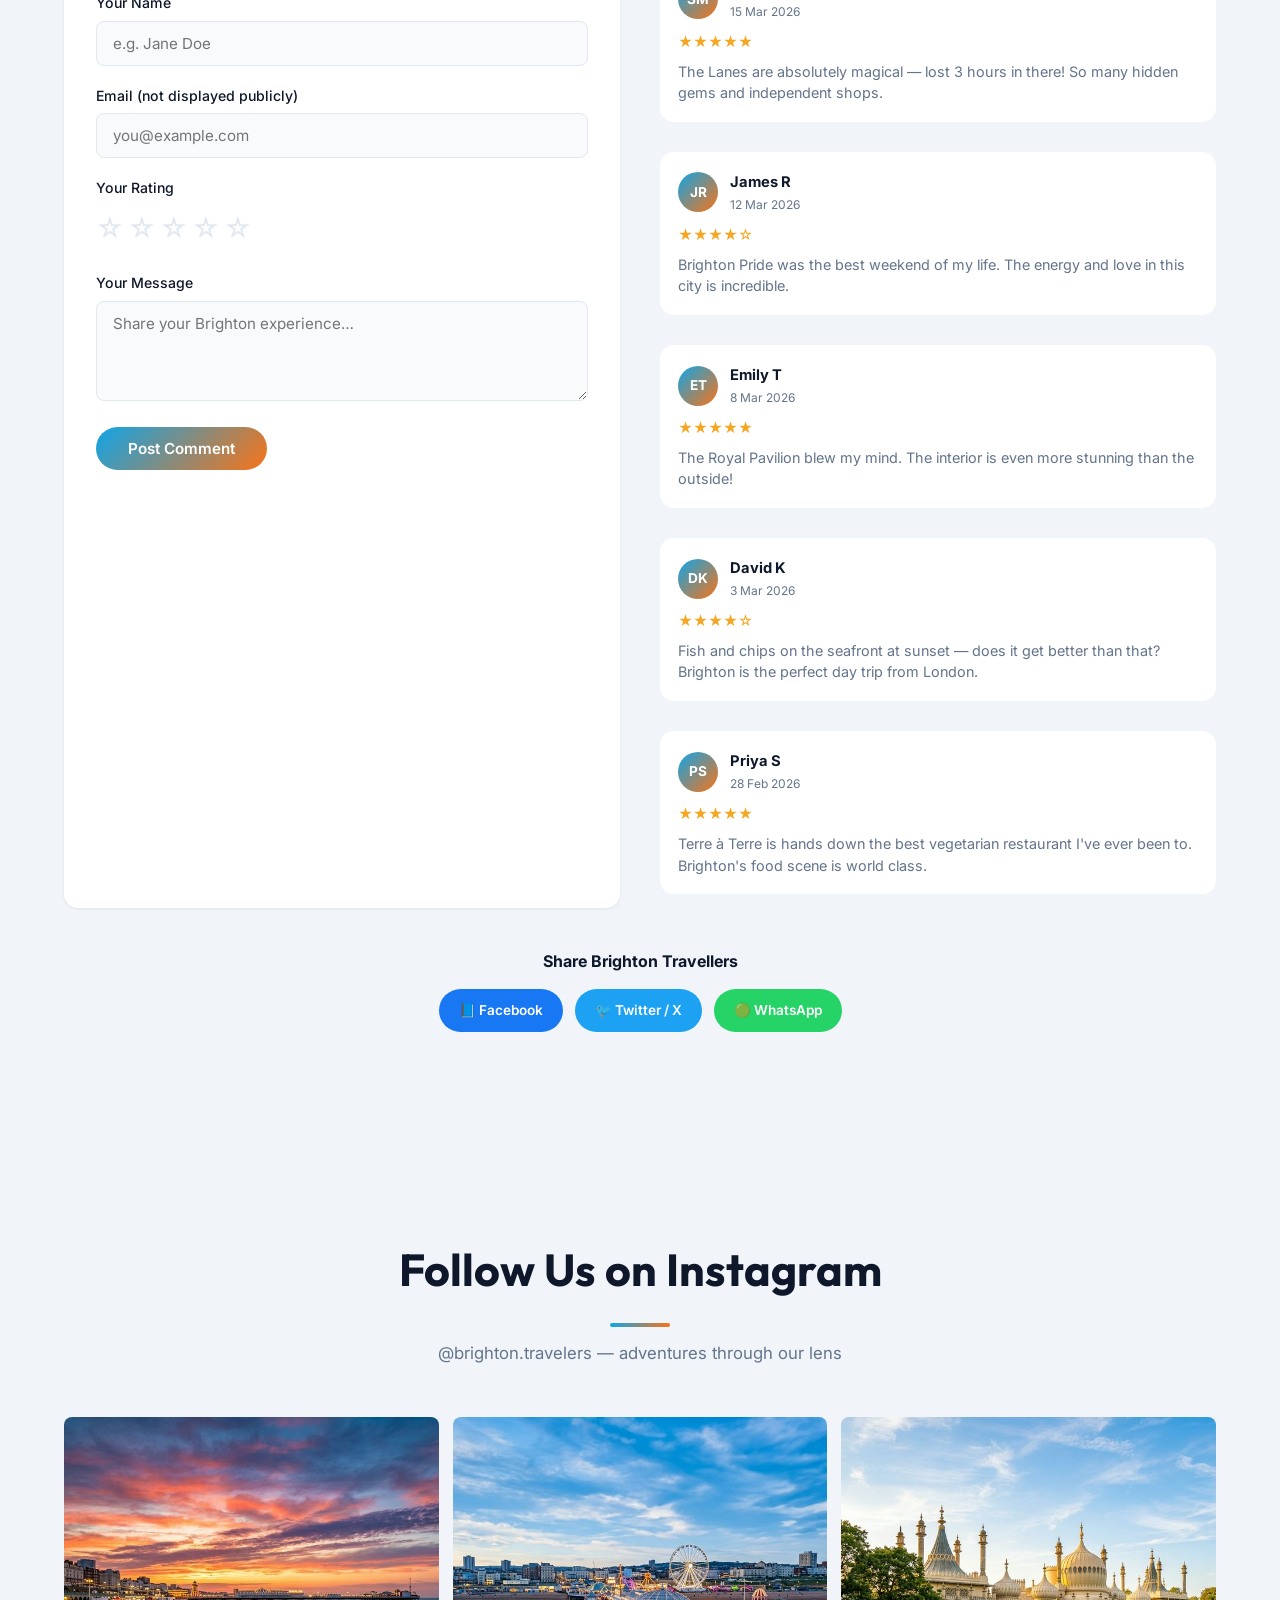
==== commit dc478780: "Replace hits.dwyl.com visitor counter with Firebase Realtime Database counter - Removed unreliable h" ====
--- a/index.html
+++ b/index.html
@@ -63,6 +63,60 @@
     gtag('js', new Date());
 
     gtag('config', 'G-B1YFMBLGFS');
+  </script>
+
+  <!-- Firebase Visitor Counter -->
+  <script type="module">
+    import { initializeApp } from "https://www.gstatic.com/firebasejs/12.12.1/firebase-app.js";
+    import { getAnalytics } from "https://www.gstatic.com/firebasejs/12.12.1/firebase-analytics.js";
+    import { getDatabase, ref, onValue, runTransaction } from "https://www.gstatic.com/firebasejs/12.12.1/firebase-database.js";
+
+    const firebaseConfig = {
+      apiKey: "AIzaSyBJ3BSPUwxjuSCNxSVM4yyxH1Zn7YNqY2w",
+      authDomain: "zayntic-visitor-counter.firebaseapp.com",
+      databaseURL: "https://zayntic-visitor-counter-default-rtdb.europe-west1.firebasedatabase.app",
+      projectId: "zayntic-visitor-counter",
+      storageBucket: "zayntic-visitor-counter.firebasestorage.app",
+      messagingSenderId: "842390090860",
+      appId: "1:842390090860:web:b4fb880dffa85cfeecd449",
+      measurementId: "G-TYTXGB0X5D"
+    };
+    const SITE_KEY = "brighton-travellers";
+
+    const app = initializeApp(firebaseConfig);
+    const db = getDatabase(app);
+    const counterRef = ref(db, 'visitors/' + SITE_KEY);
+
+    // Increment count on each visit (once per session)
+    const sessionKey = 'visited_' + SITE_KEY;
+    if (!sessionStorage.getItem(sessionKey)) {
+      sessionStorage.setItem(sessionKey, 'true');
+      runTransaction(counterRef, (current) => {
+        return (current || 0) + 1;
+      });
+    }
+
+    // Listen for real-time count updates and display it
+    onValue(counterRef, (snapshot) => {
+      const count = snapshot.val() || 0;
+      const el = document.getElementById('visitor-count-number');
+      if (el) {
+        animateCount(el, parseInt(el.textContent) || 0, count);
+      }
+    });
+
+    function animateCount(el, from, to) {
+      const duration = 1500;
+      const start = performance.now();
+      function step(now) {
+        const progress = Math.min((now - start) / duration, 1);
+        const ease = 1 - Math.pow(1 - progress, 3); // easeOutCubic
+        el.textContent = Math.floor(from + (to - from) * ease)
+                             .toLocaleString();
+        if (progress < 1) requestAnimationFrame(step);
+      }
+      requestAnimationFrame(step);
+    }
   </script>
 </head>
 
@@ -1042,10 +1096,22 @@
         </div>
       </div>
       <div class="footer-bottom">
-        <div class="visitor-counter" style="margin-bottom: 12px;">
-          <img
-            src="https://img.shields.io/endpoint?url=https://hits.dwyl.com/arifkhan1001/brighton-travelers-website.json&label=Ripples&color=0ea5e9&style=flat-square"
-            alt="Ripples Visitor Counter">
+        <!--
+          VISITOR COUNTER — Firebase Realtime Database
+          =============================================
+          To use this counter on a different website:
+          1. Copy this widget HTML to the other site
+          2. Change SITE_KEY in the <script> to a unique name:
+             "brighton-travellers"
+          4. Each site's count stored at:
+             visitors/[SITE_KEY] in Firebase
+        -->
+        <div id="visitor-counter-widget" aria-label="Visitor counter" style="margin-bottom: 12px;">
+          <div id="visitor-counter-inner">
+            <span id="visitor-counter-icon">👁</span>
+            <span id="visitor-count-number">...</span>
+            <span id="visitor-counter-label">Ripples</span>
+          </div>
         </div>
         &copy; 2026 Brighton Travelers. All rights reserved. Made with ❤️ for the love of travel.<br>
         Developed by <strong><a href="https://www.zaynticlabs.co.uk/" target="_blank" rel="noopener"
--- a/style.css
+++ b/style.css
@@ -1229,16 +1229,63 @@
   font-size: .85rem;
 }
 
-/* Visitor counter badge */
-.visitor-counter {
-  display: flex;
+/* Visitor counter — Firebase widget */
+#visitor-counter-widget {
+  display: inline-flex;
+  align-items: center;
   justify-content: center;
+}
+
+#visitor-counter-inner {
+  display: inline-flex;
   align-items: center;
-  margin-bottom: 12px;
-}
-
-.visitor-counter img {
-  border-radius: 4px;
+  gap: 6px;
+  background: rgba(0, 0, 0, 0.35);
+  border: 1px solid rgba(255, 255, 255, 0.15);
+  border-radius: 20px;
+  padding: 5px 14px;
+  font-family: 'Orbitron', monospace, sans-serif;
+  font-size: 13px;
+  color: #ffffff;
+  backdrop-filter: blur(8px);
+  letter-spacing: 0.5px;
+}
+
+#visitor-count-number {
+  font-weight: 700;
+  font-size: 15px;
+  color: var(--accent-purple, #a855f7);
+  min-width: 30px;
+  text-align: center;
+}
+
+#visitor-counter-icon {
+  font-size: 13px;
+  opacity: 0.8;
+}
+
+#visitor-counter-label {
+  font-size: 11px;
+  opacity: 0.65;
+  text-transform: uppercase;
+  letter-spacing: 1px;
+}
+
+/* Loading state while Firebase connects */
+#visitor-count-number:empty::before {
+  content: "---";
+  opacity: 0.4;
+}
+
+/* Adapt to light mode if theme toggle exists */
+[data-theme="light"] #visitor-counter-inner {
+  background: rgba(124, 58, 237, 0.08);
+  border-color: rgba(124, 58, 237, 0.2);
+  color: var(--text-primary, #1e1b4b);
+}
+
+[data-theme="light"] #visitor-count-number {
+  color: var(--accent-purple, #7c3aed);
 }
 
 /* ==========================================================
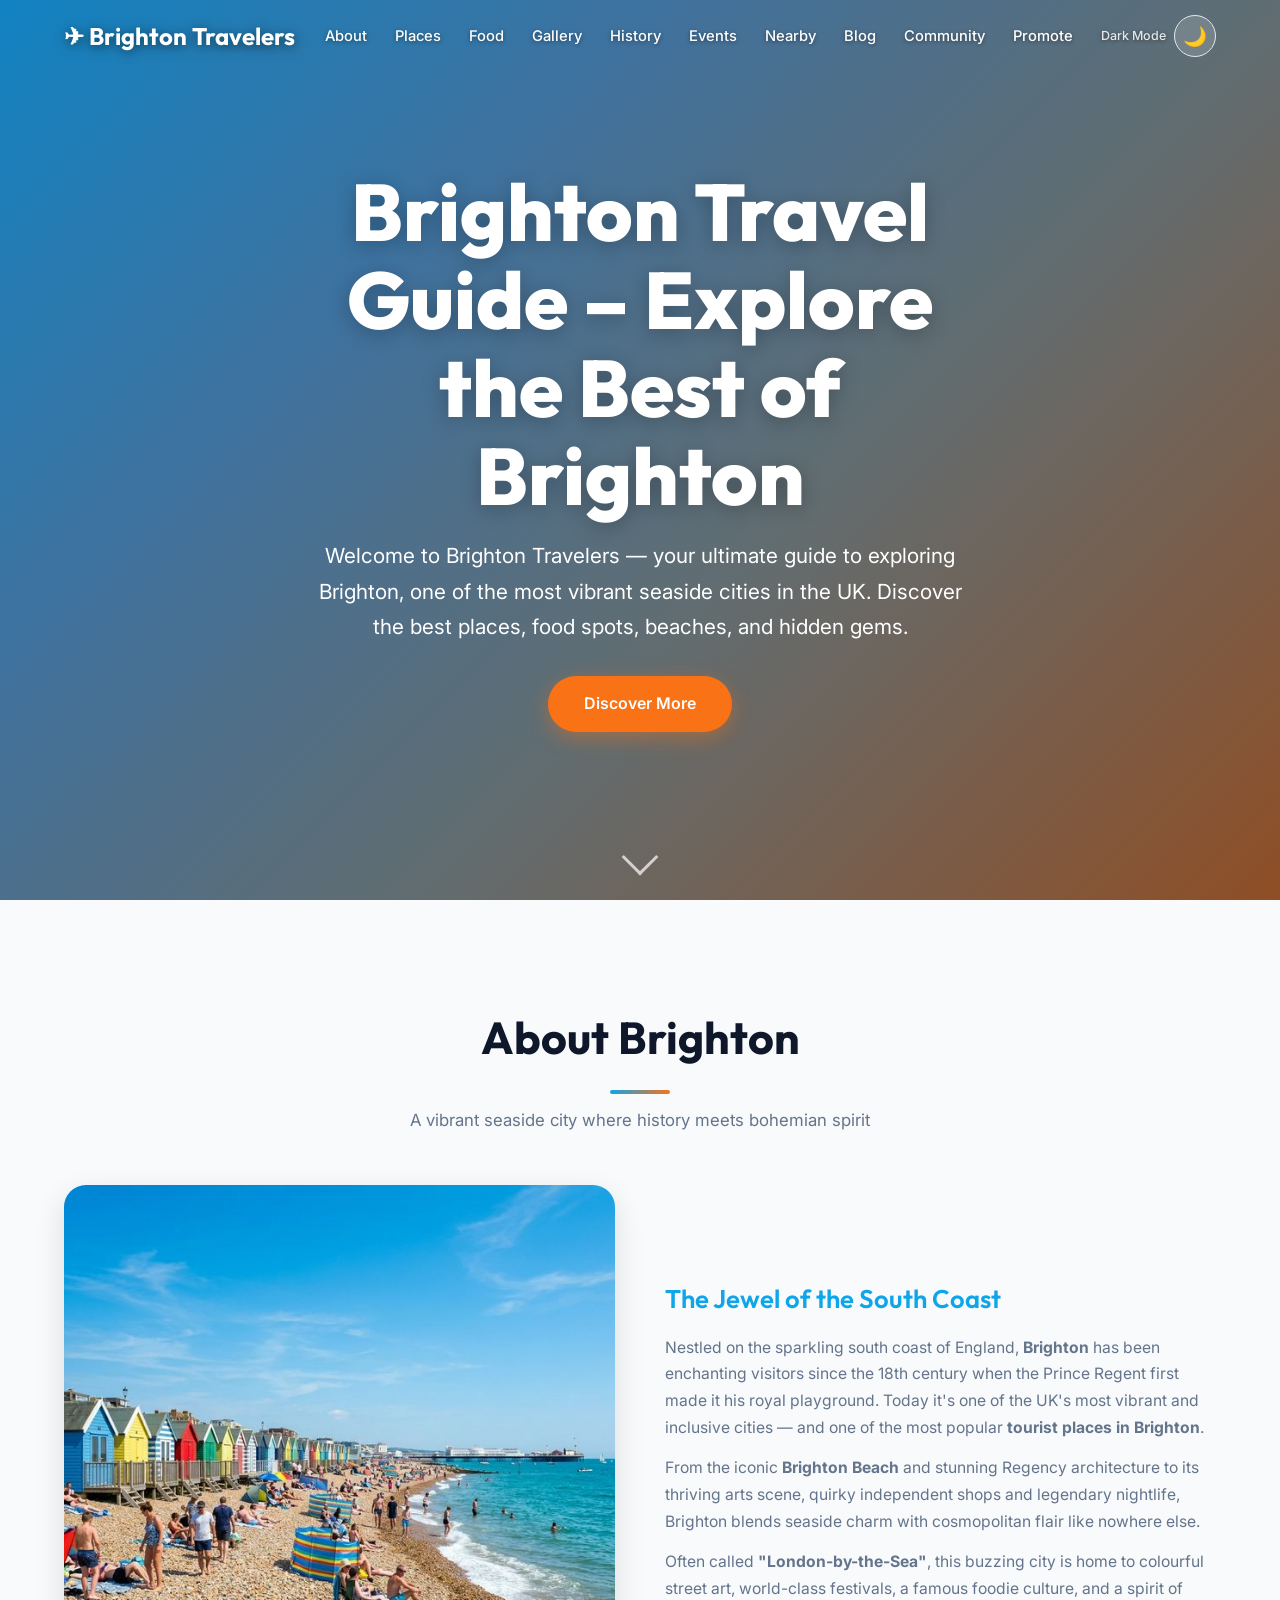
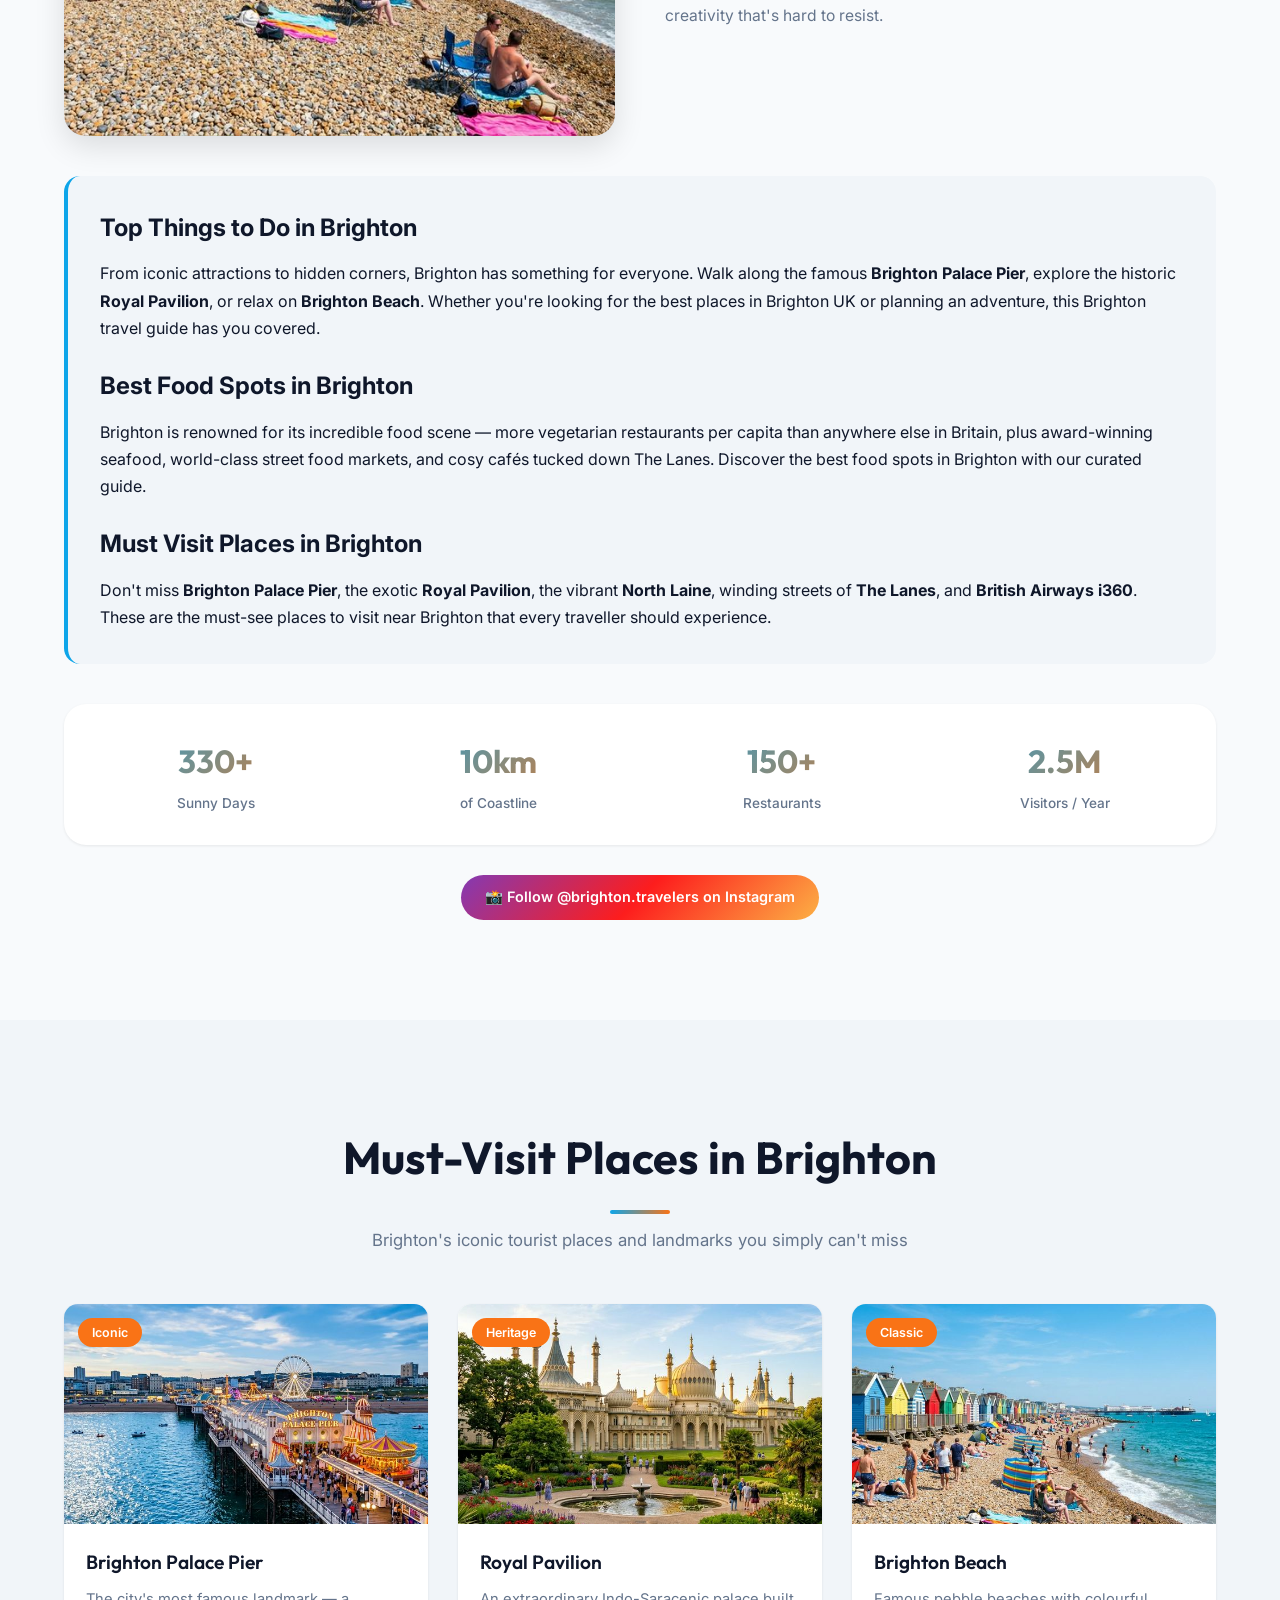
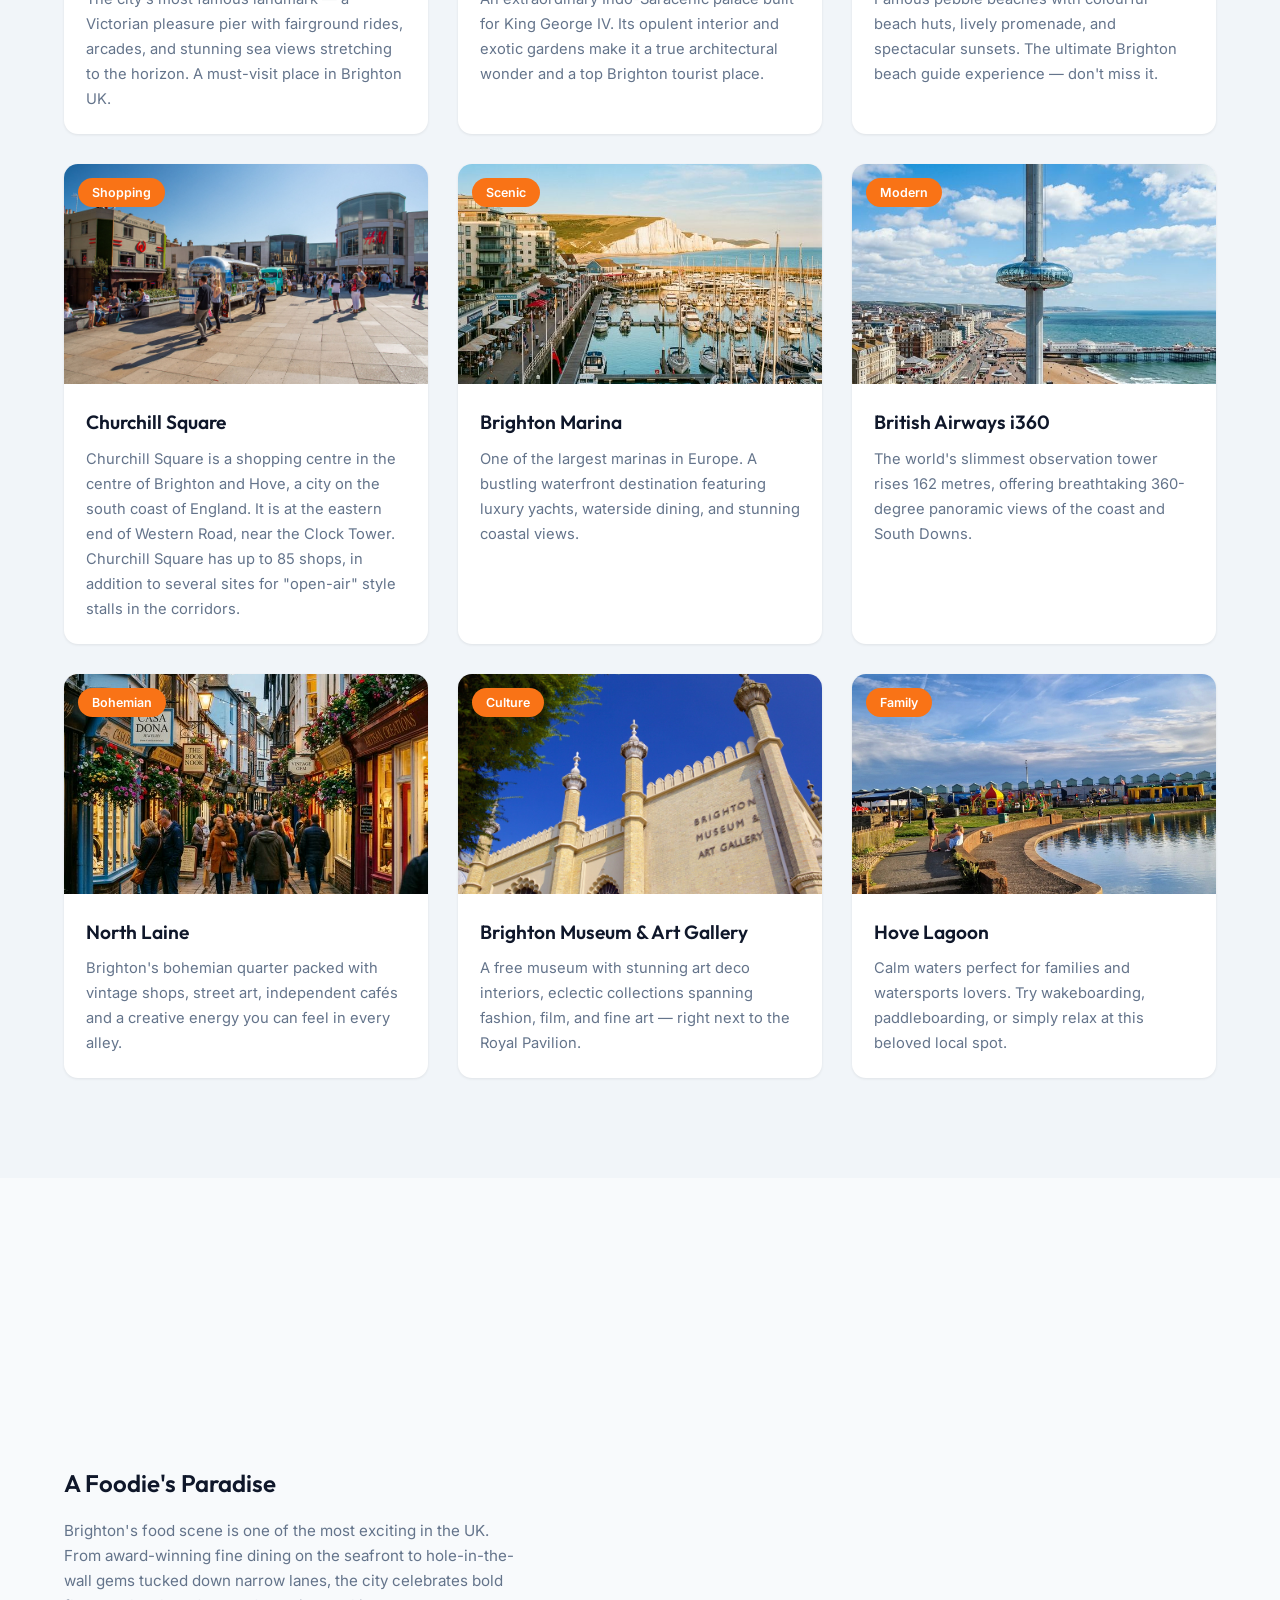
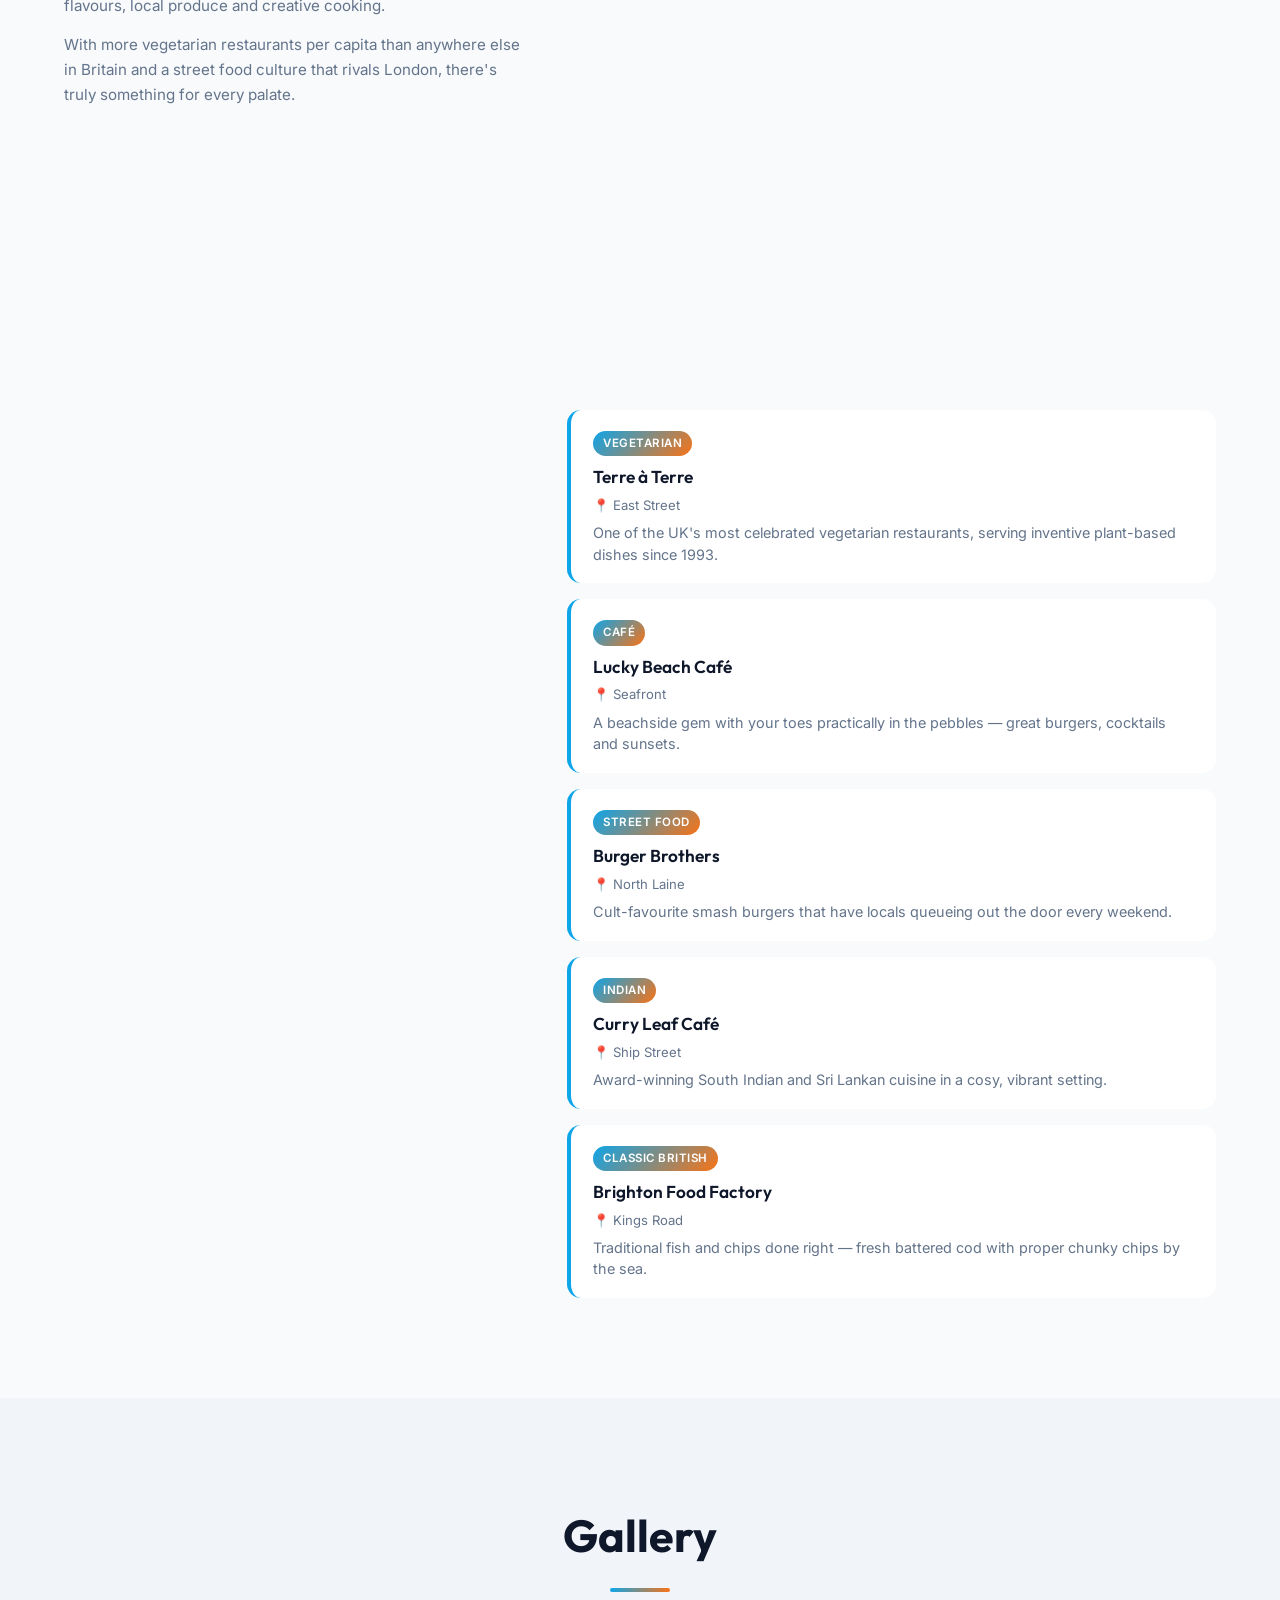
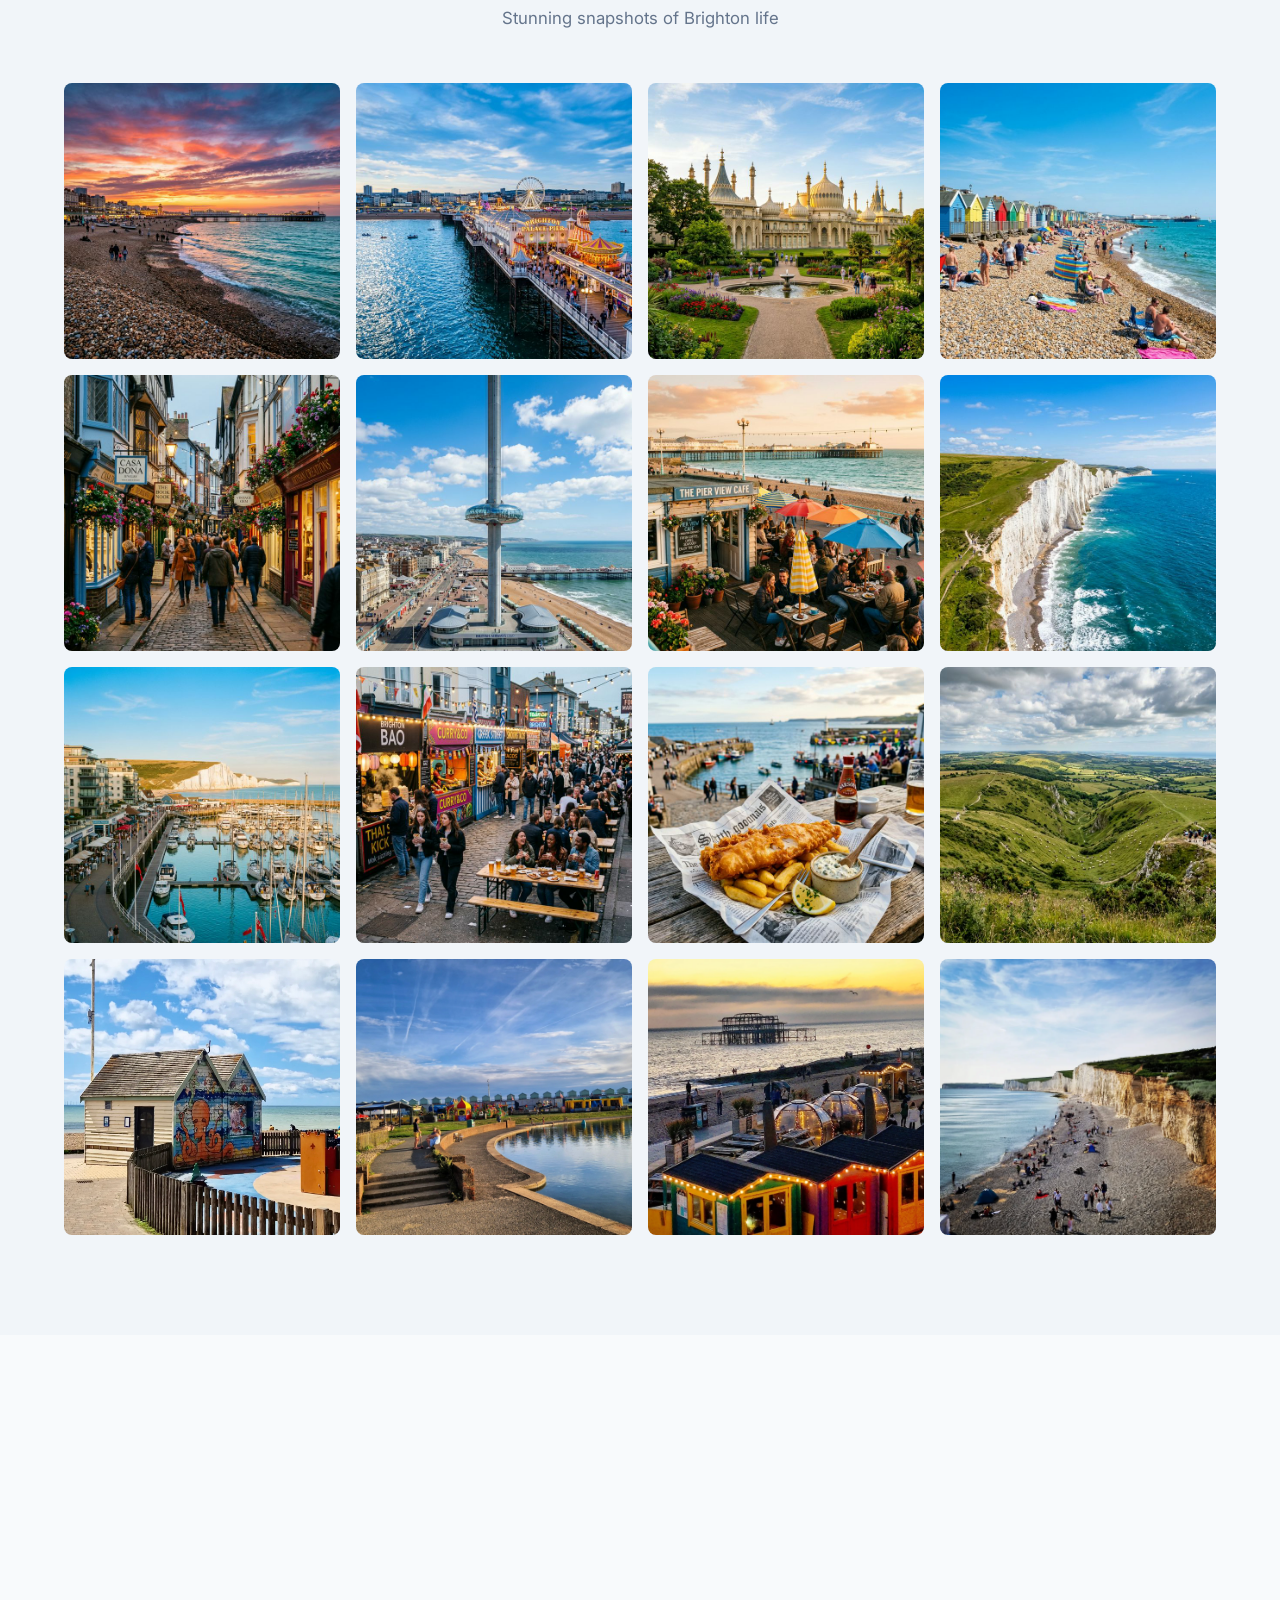
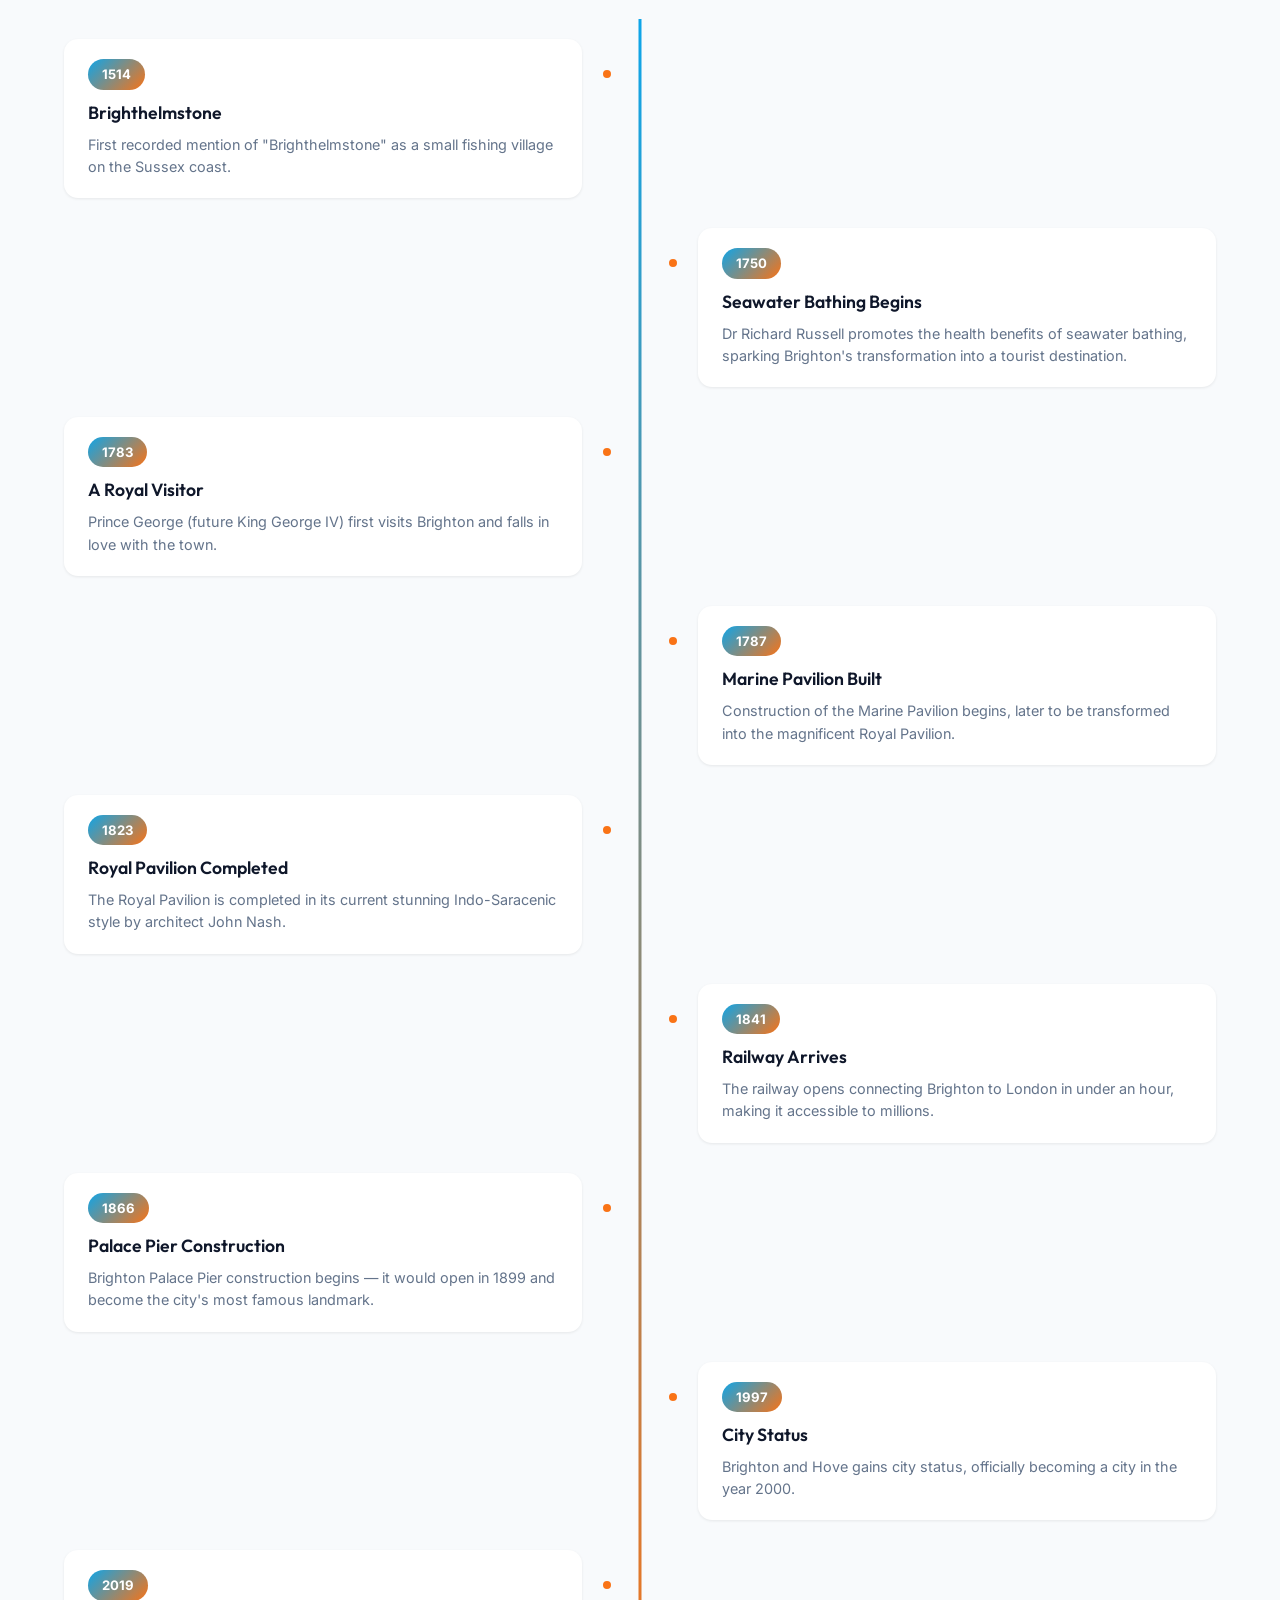
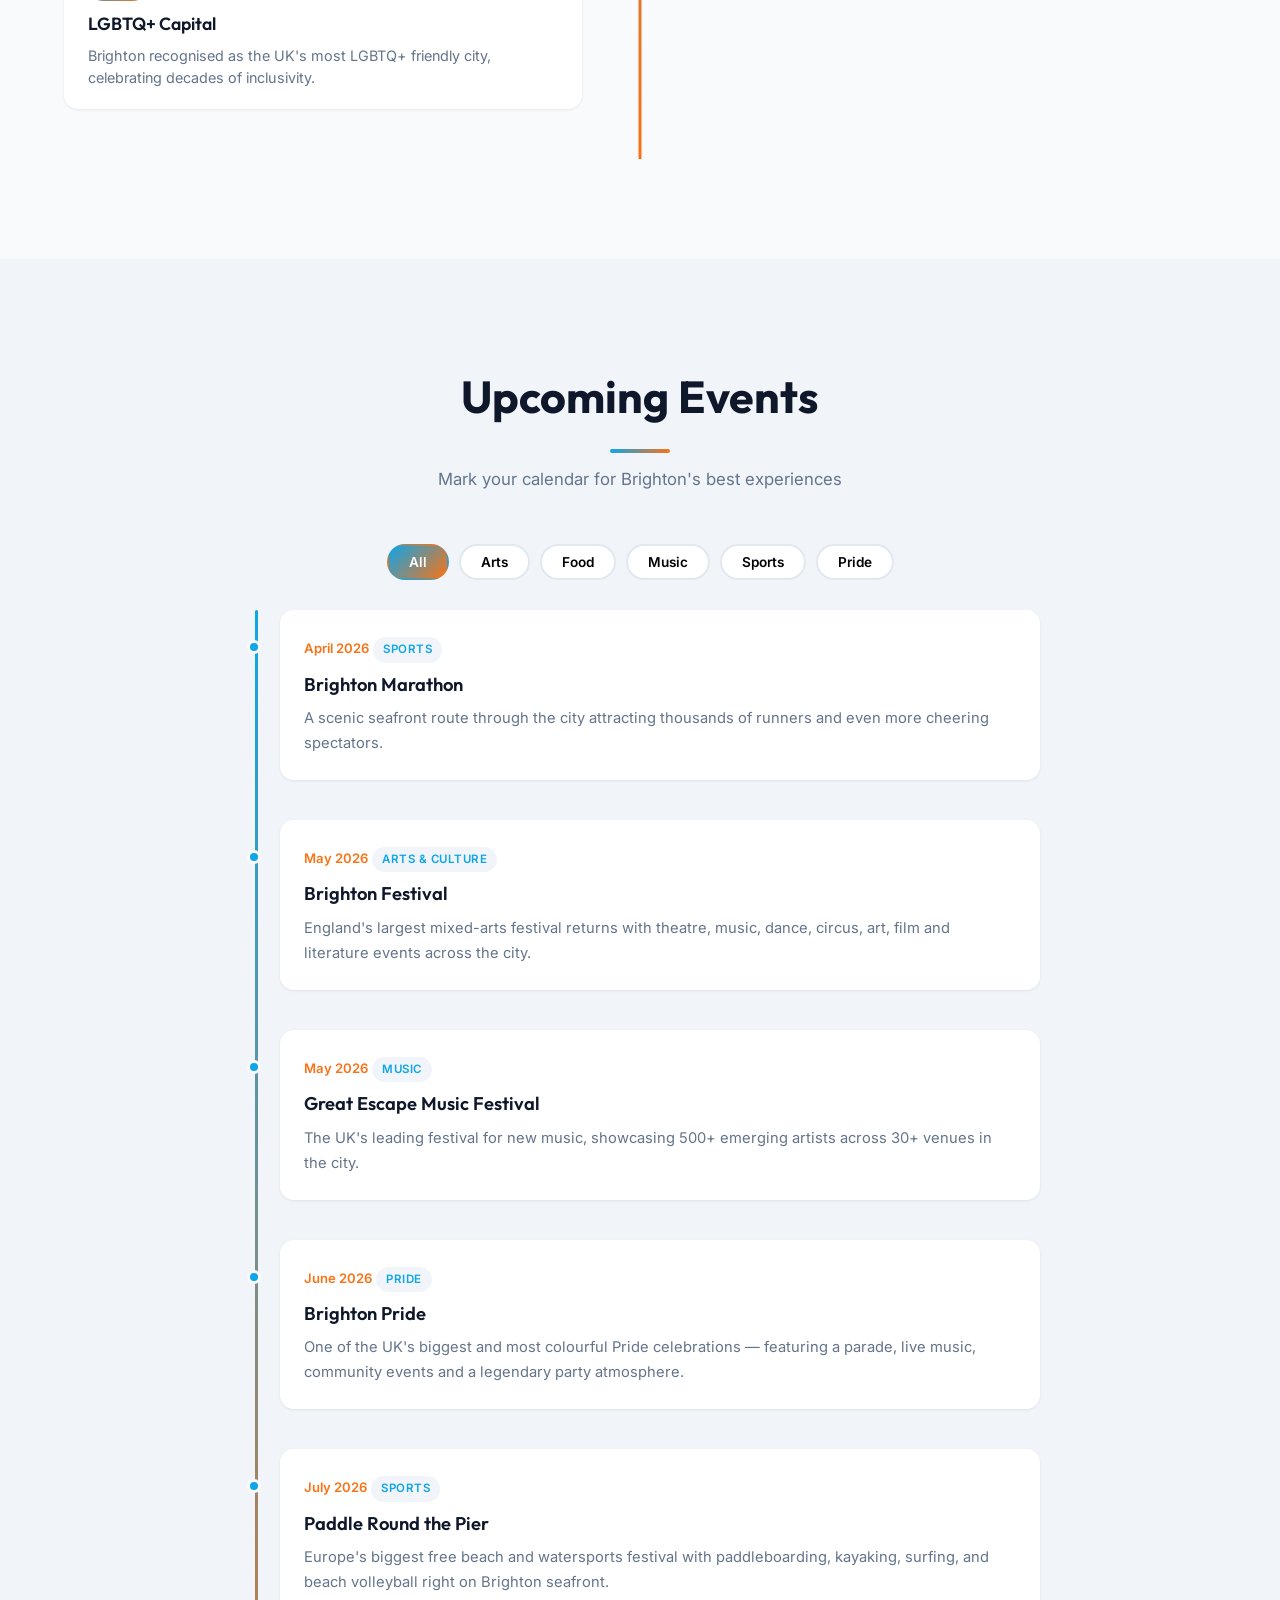
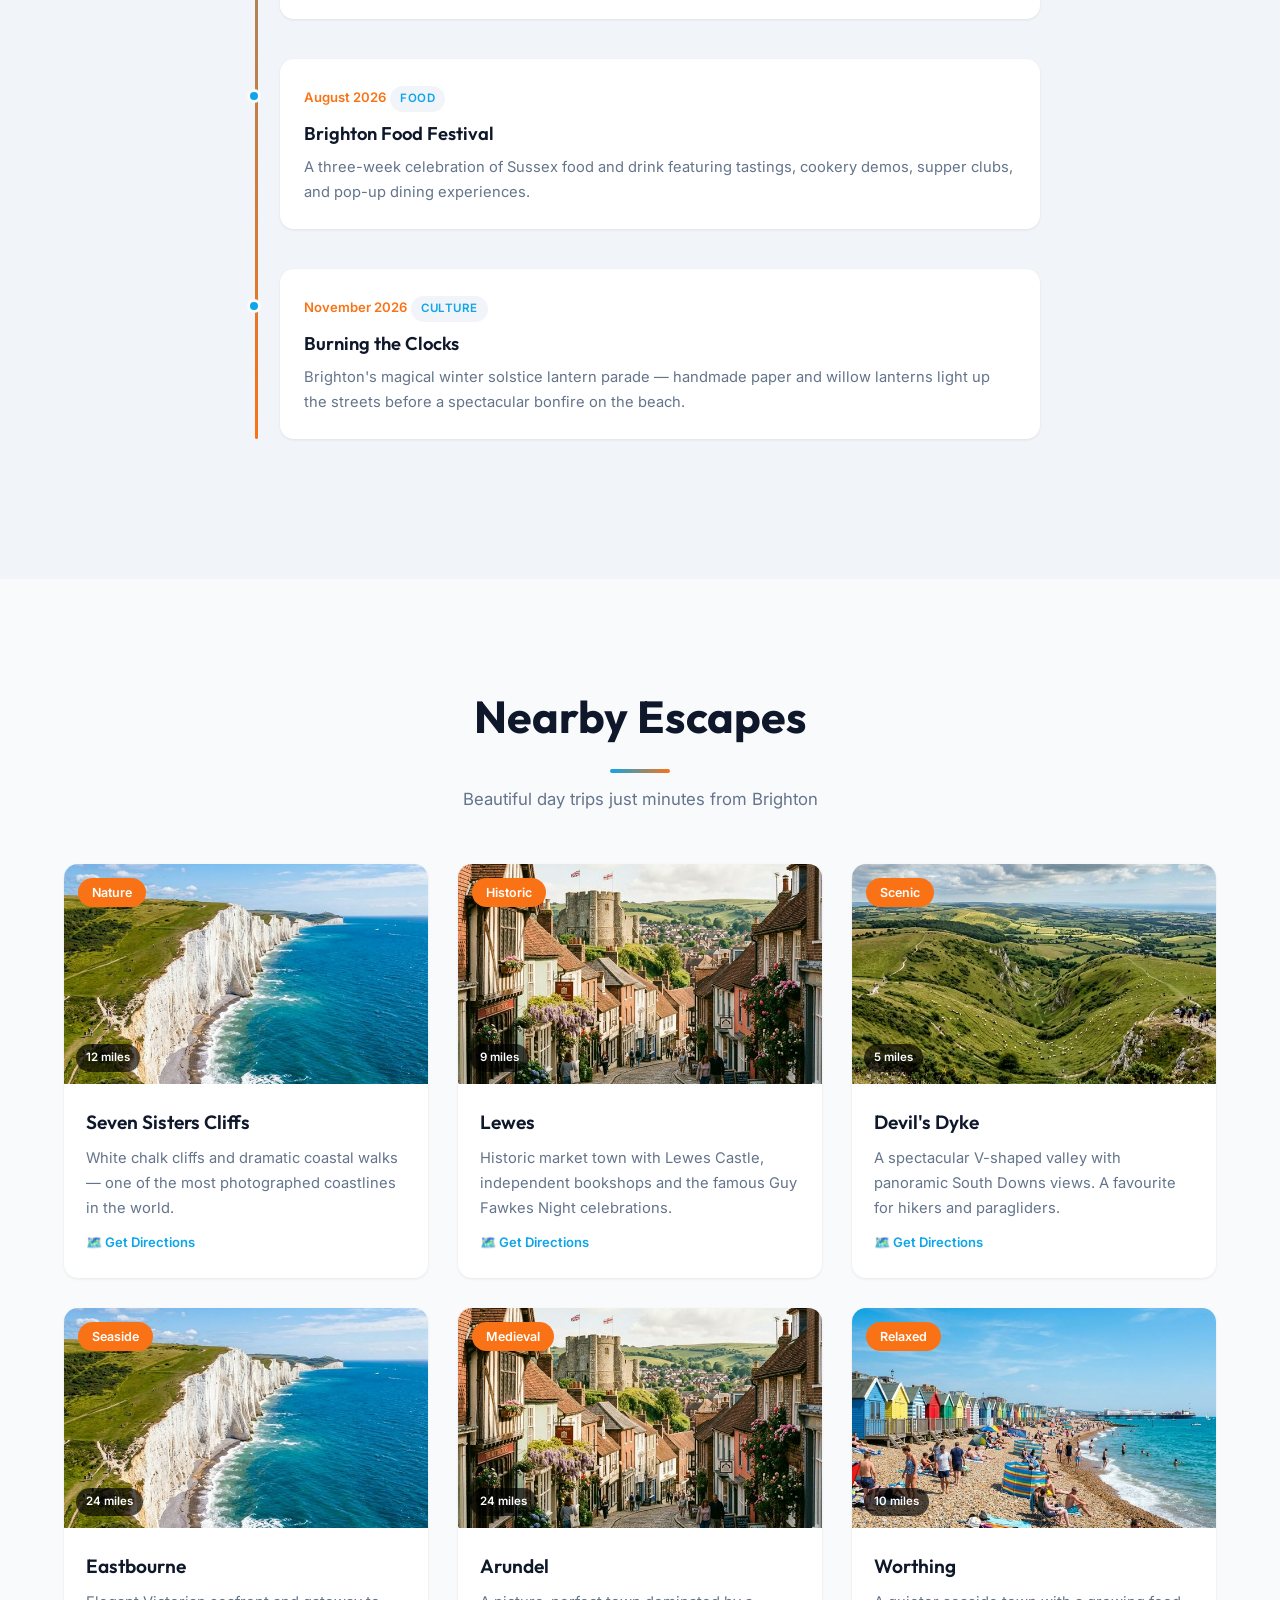
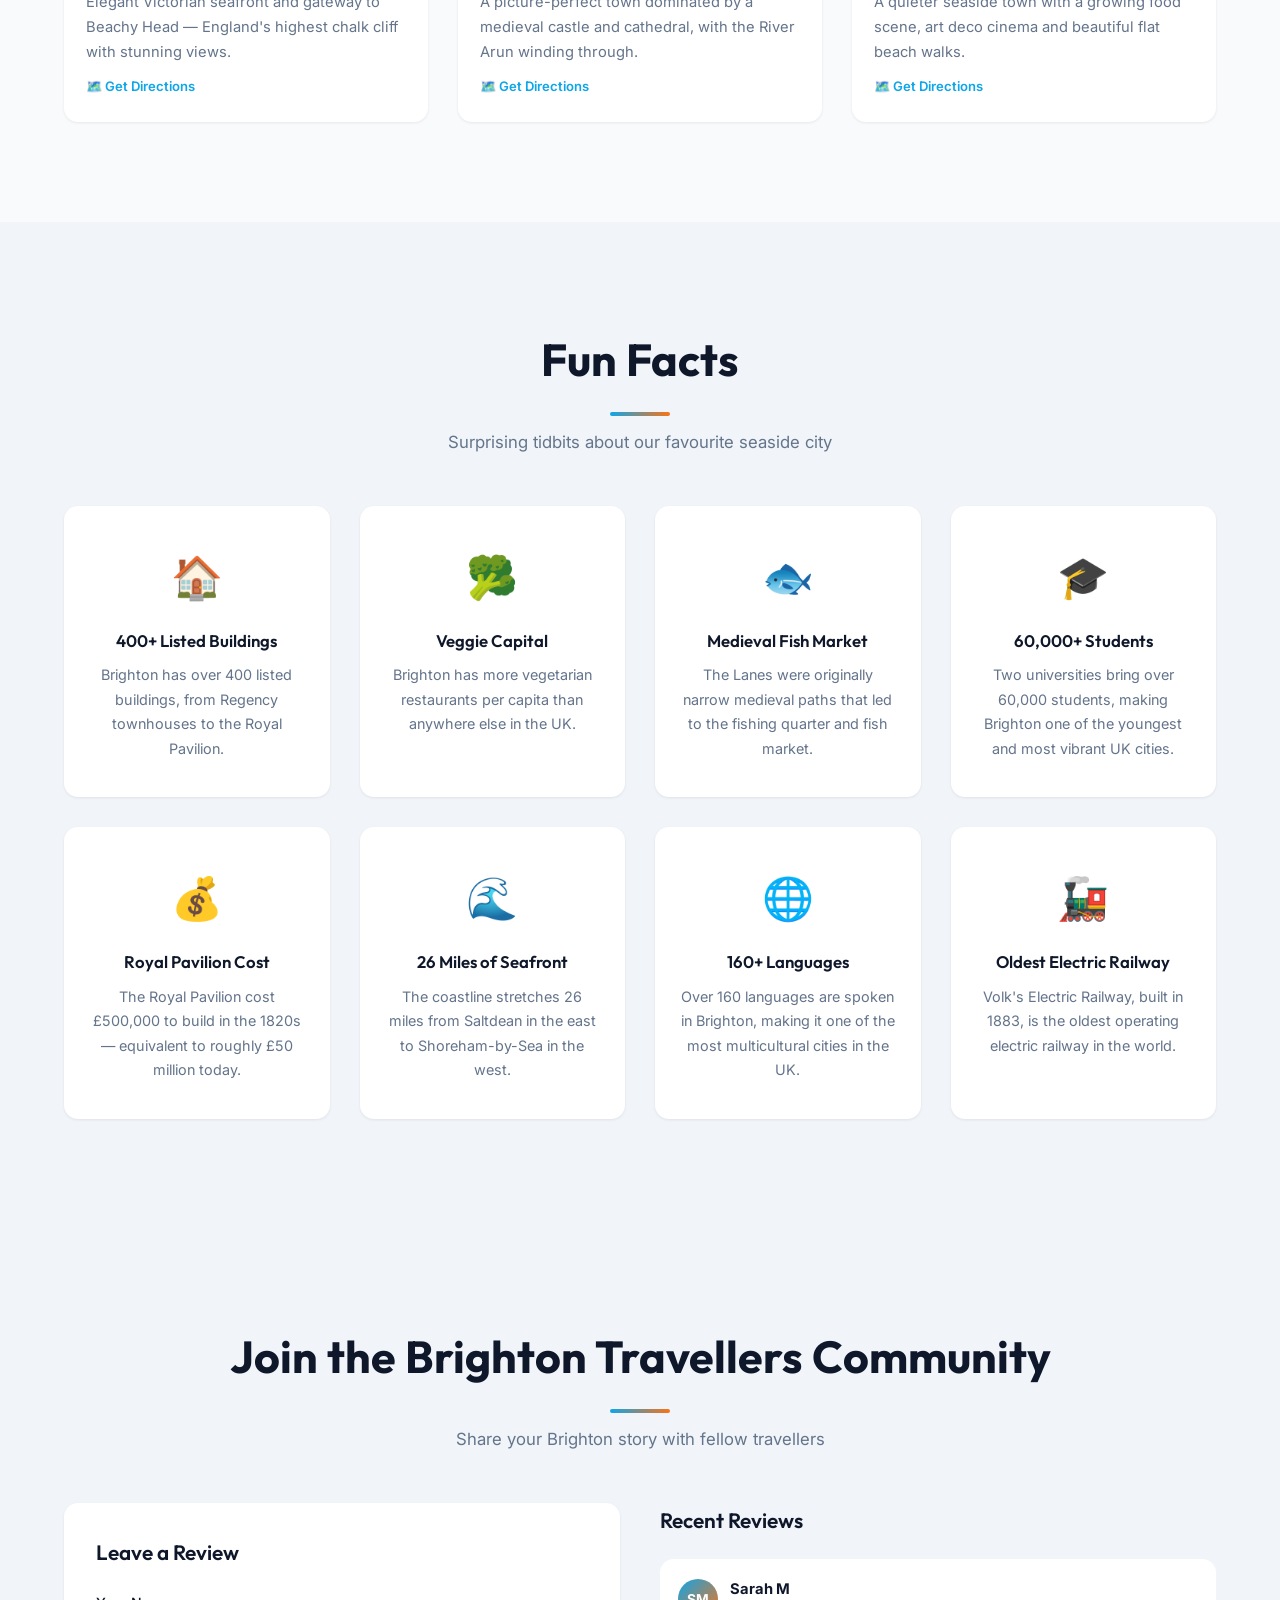
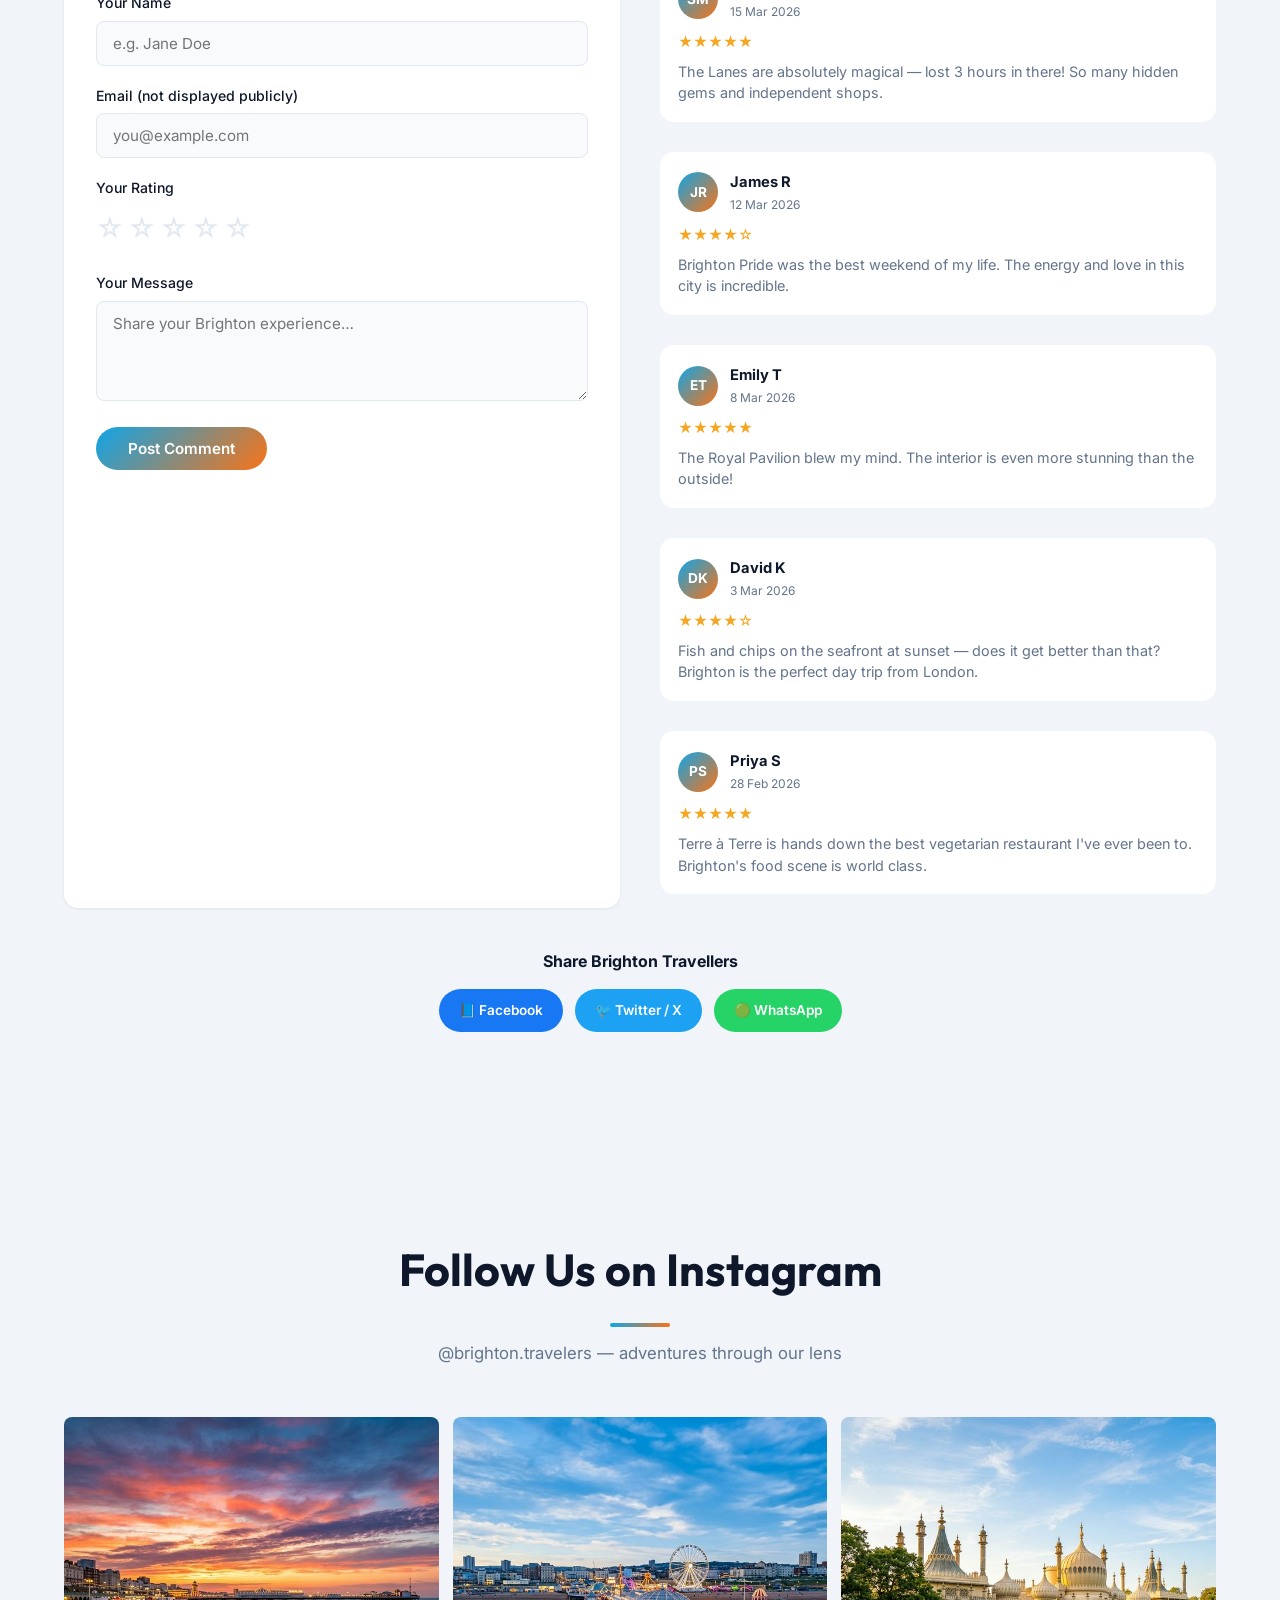
==== commit 8689c6b0: "Add seagull chaos blog post with videos, clickable thumbnails & view counter - New blog: seagull-cha" ====
--- a/index.html
+++ b/index.html
@@ -997,11 +997,11 @@
       <div class="card-grid reveal">
         <!-- Blog 1 -->
         <div class="card">
-          <div class="card-img">
+          <a href="things-to-do.html" class="card-img">
             <img src="images/palace-pier.png" alt="Top 10 things to do in Brighton UK – Brighton Palace Pier"
               loading="lazy" />
             <span class="card-badge">Guide</span>
-          </div>
+          </a>
           <div class="card-body">
             <h3>Top 10 Things to Do in Brighton</h3>
             <p>From riding the Palace Pier to exploring the Royal Pavilion — your complete list of must-do activities in
@@ -1013,11 +1013,11 @@
 
         <!-- Blog 2 -->
         <div class="card">
-          <div class="card-img">
+          <a href="food-spots.html" class="card-img">
             <img src="images/street-food.png" alt="Best food spots in Brighton – street food markets and fish and chips"
               loading="lazy" />
             <span class="card-badge">Food</span>
-          </div>
+          </a>
           <div class="card-body">
             <h3>Best Food Spots in Brighton</h3>
             <p>Fish &amp; chips by the sea, vegan restaurants, street food markets and more — discover Brighton's
@@ -1029,17 +1029,31 @@
 
         <!-- Blog 3 -->
         <div class="card">
-          <div class="card-img">
+          <a href="one-day-itinerary.html" class="card-img">
             <img src="images/royal-pavilion.png"
               alt="One day Brighton itinerary – morning beach walk to Royal Pavilion sunset" loading="lazy" />
             <span class="card-badge">Itinerary</span>
-          </div>
+          </a>
           <div class="card-body">
             <h3>One Day Brighton Itinerary</h3>
             <p>Only 24 hours in Brighton? Make every moment count with our perfectly planned one-day itinerary for this
               stunning seaside city.</p>
             <a href="one-day-itinerary.html" class="btn-directions" style="margin-top:12px; display:inline-block;">Read
               Guide →</a>
+          </div>
+        </div>
+
+        <!-- Blog 4 — Seagull Chaos -->
+        <div class="card">
+          <a href="seagull-chaos.html" class="card-img">
+            <img src="images/seagull-thumbnail.png" alt="Brighton seagull stealing chips on the seafront – funny Brighton travel blog"
+              loading="lazy" />
+            <span class="card-badge">Funny</span>
+          </a>
+          <div class="card-body">
+            <h3>Brighton Seagulls: The Chip-Snatching Criminals</h3>
+            <p>Brighton's seagulls have NO shame, NO remorse and absolutely NO respect for your 99 Flake. A survival guide for eating outdoors.</p>
+            <a href="seagull-chaos.html" class="btn-directions" style="margin-top:12px; display:inline-block;">Read Blog →</a>
           </div>
         </div>
       </div>
@@ -1079,6 +1093,7 @@
             <li><a href="things-to-do.html">Top 10 Things To Do</a></li>
             <li><a href="food-spots.html">Brighton Food Guide</a></li>
             <li><a href="one-day-itinerary.html">1 Day Itinerary</a></li>
+            <li><a href="seagull-chaos.html">Seagull Chaos Blog</a></li>
           </ul>
         </div>
         <div>
--- a/style.css
+++ b/style.css
@@ -560,6 +560,7 @@
 }
 
 .card-img {
+  display: block;
   position: relative;
   height: 220px;
   overflow: hidden;
